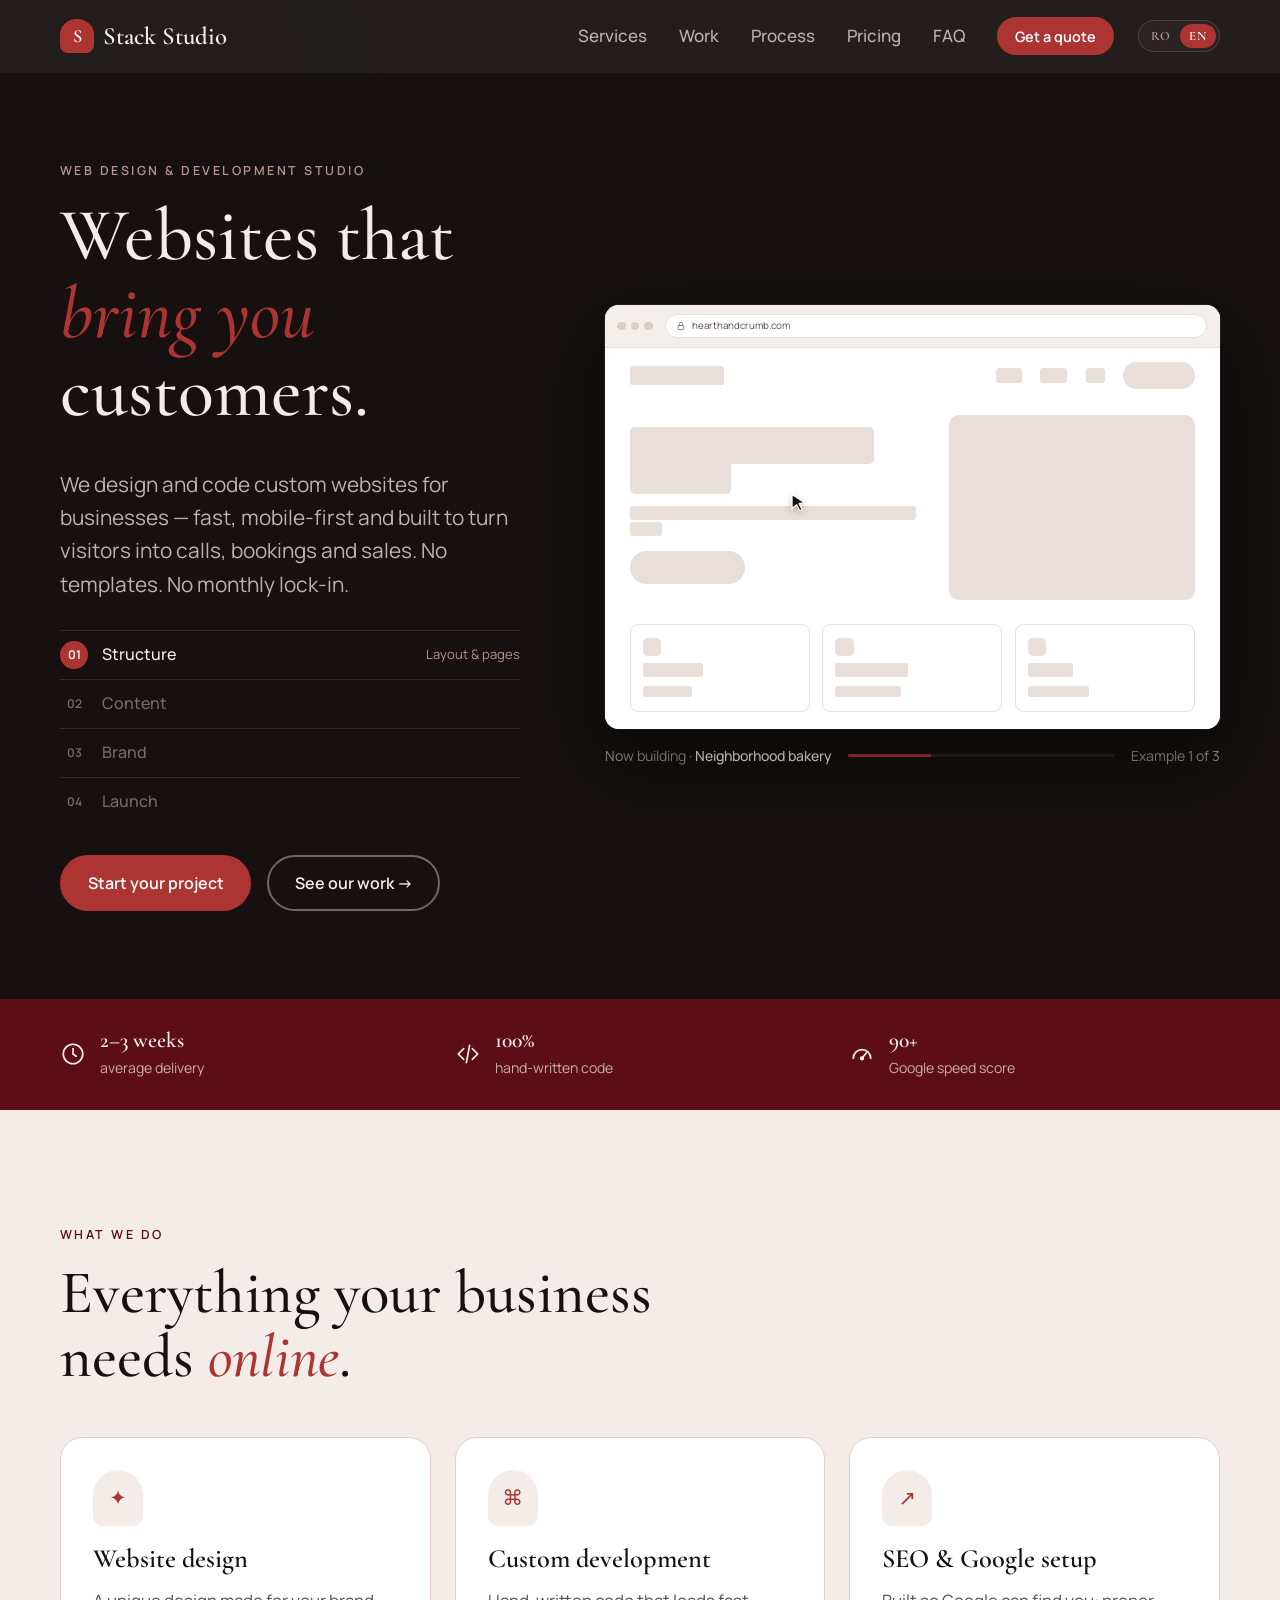
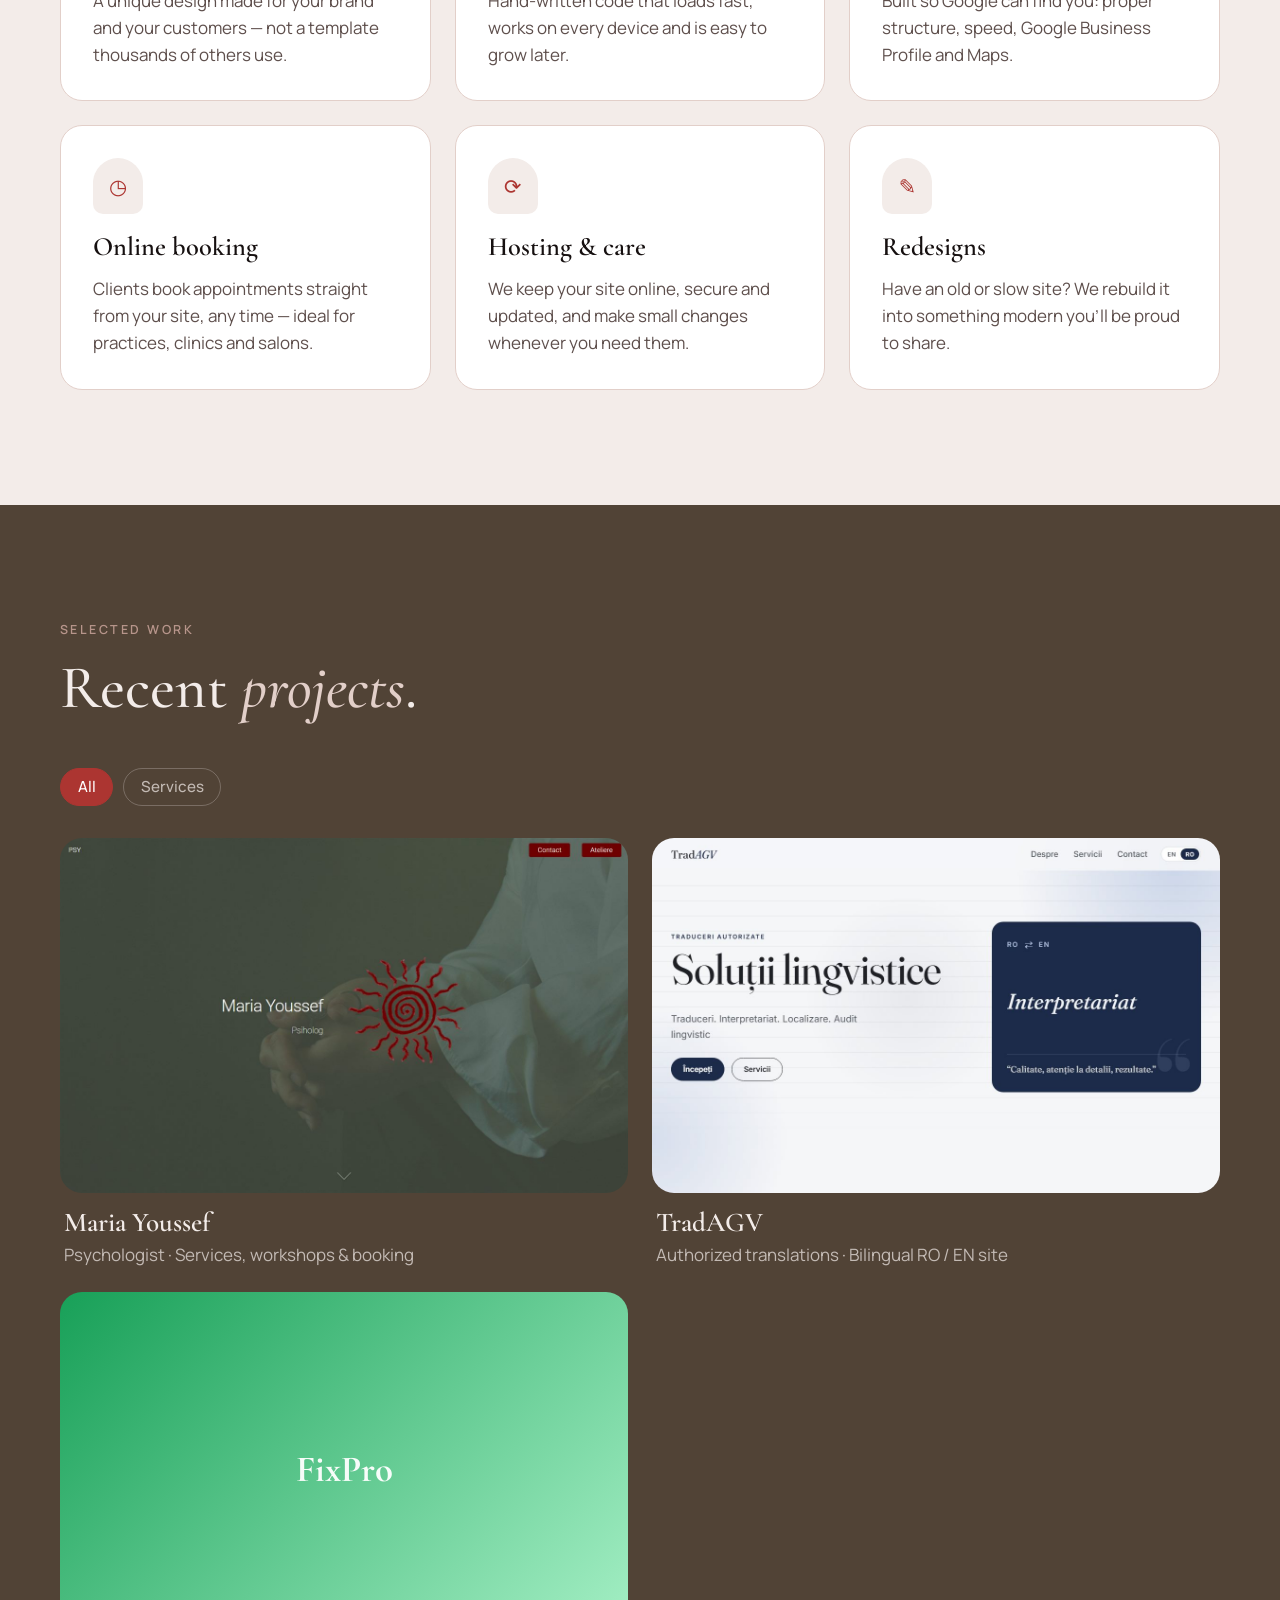
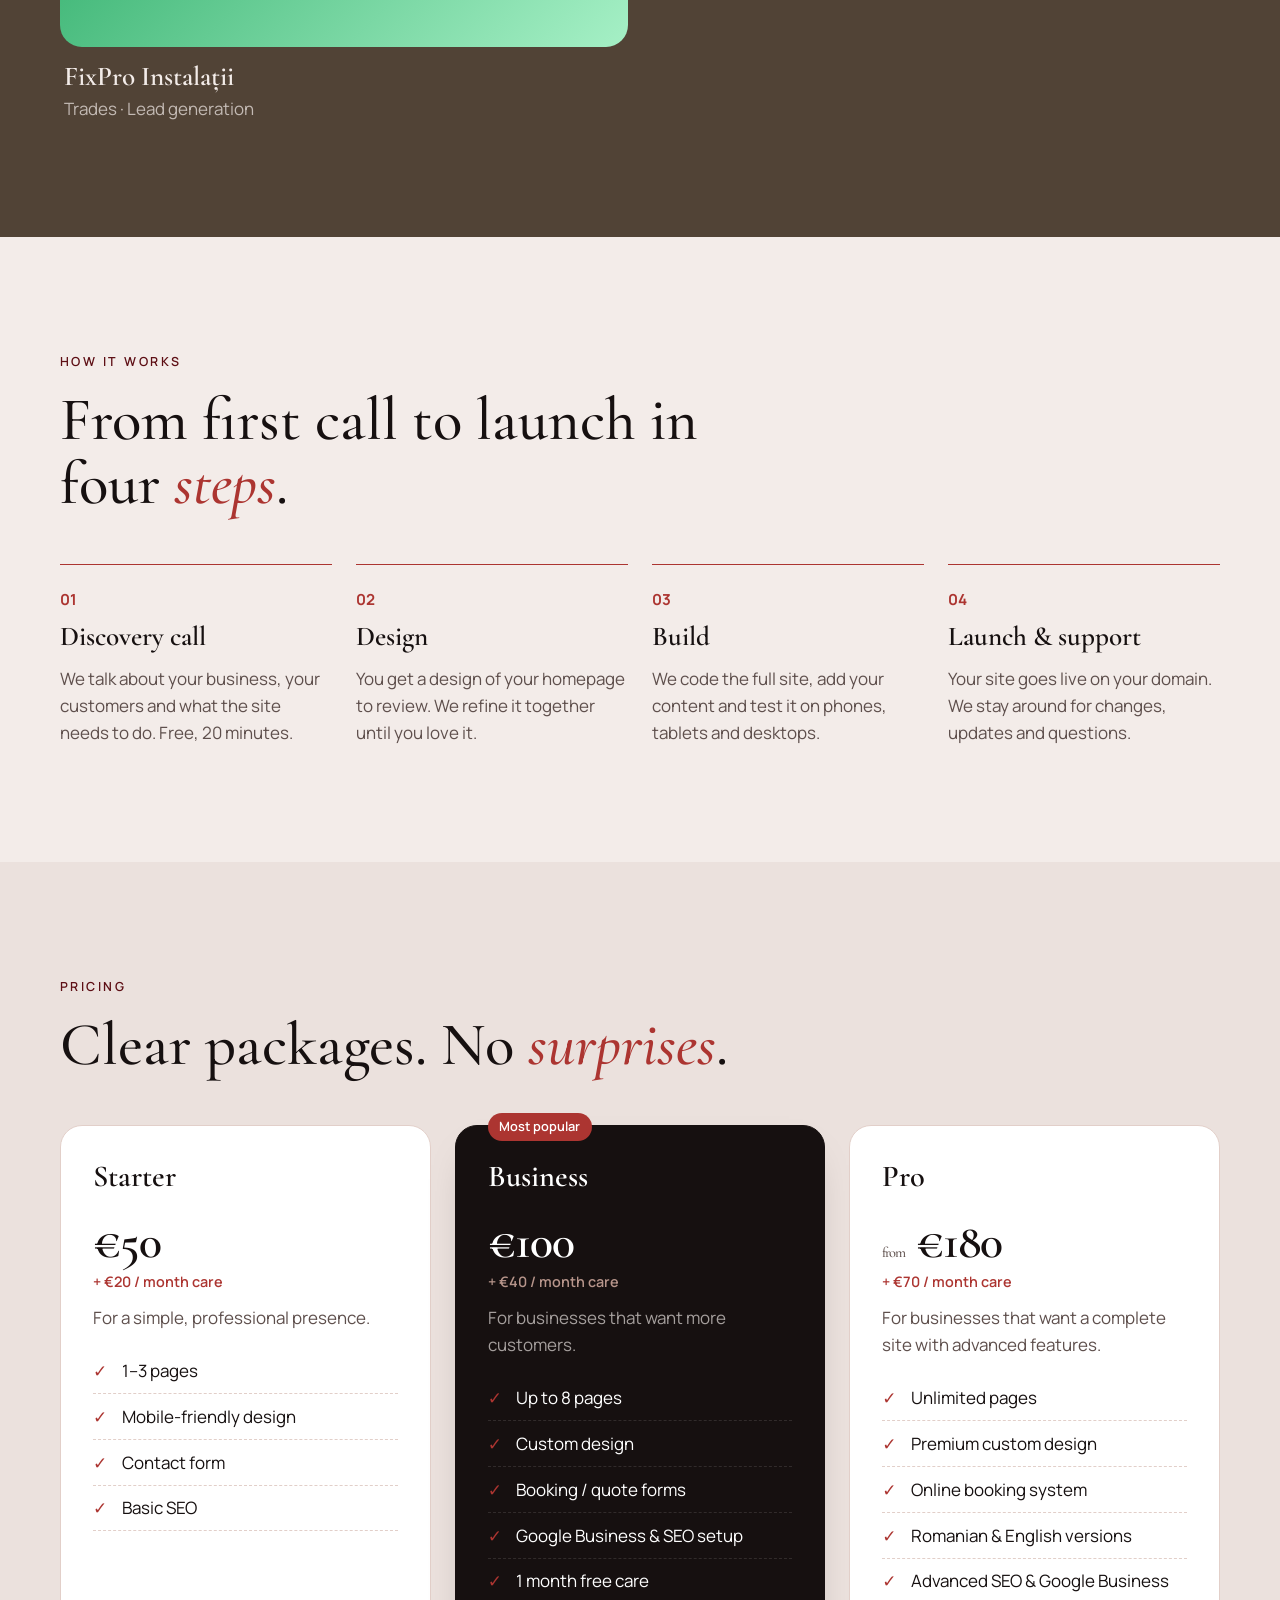
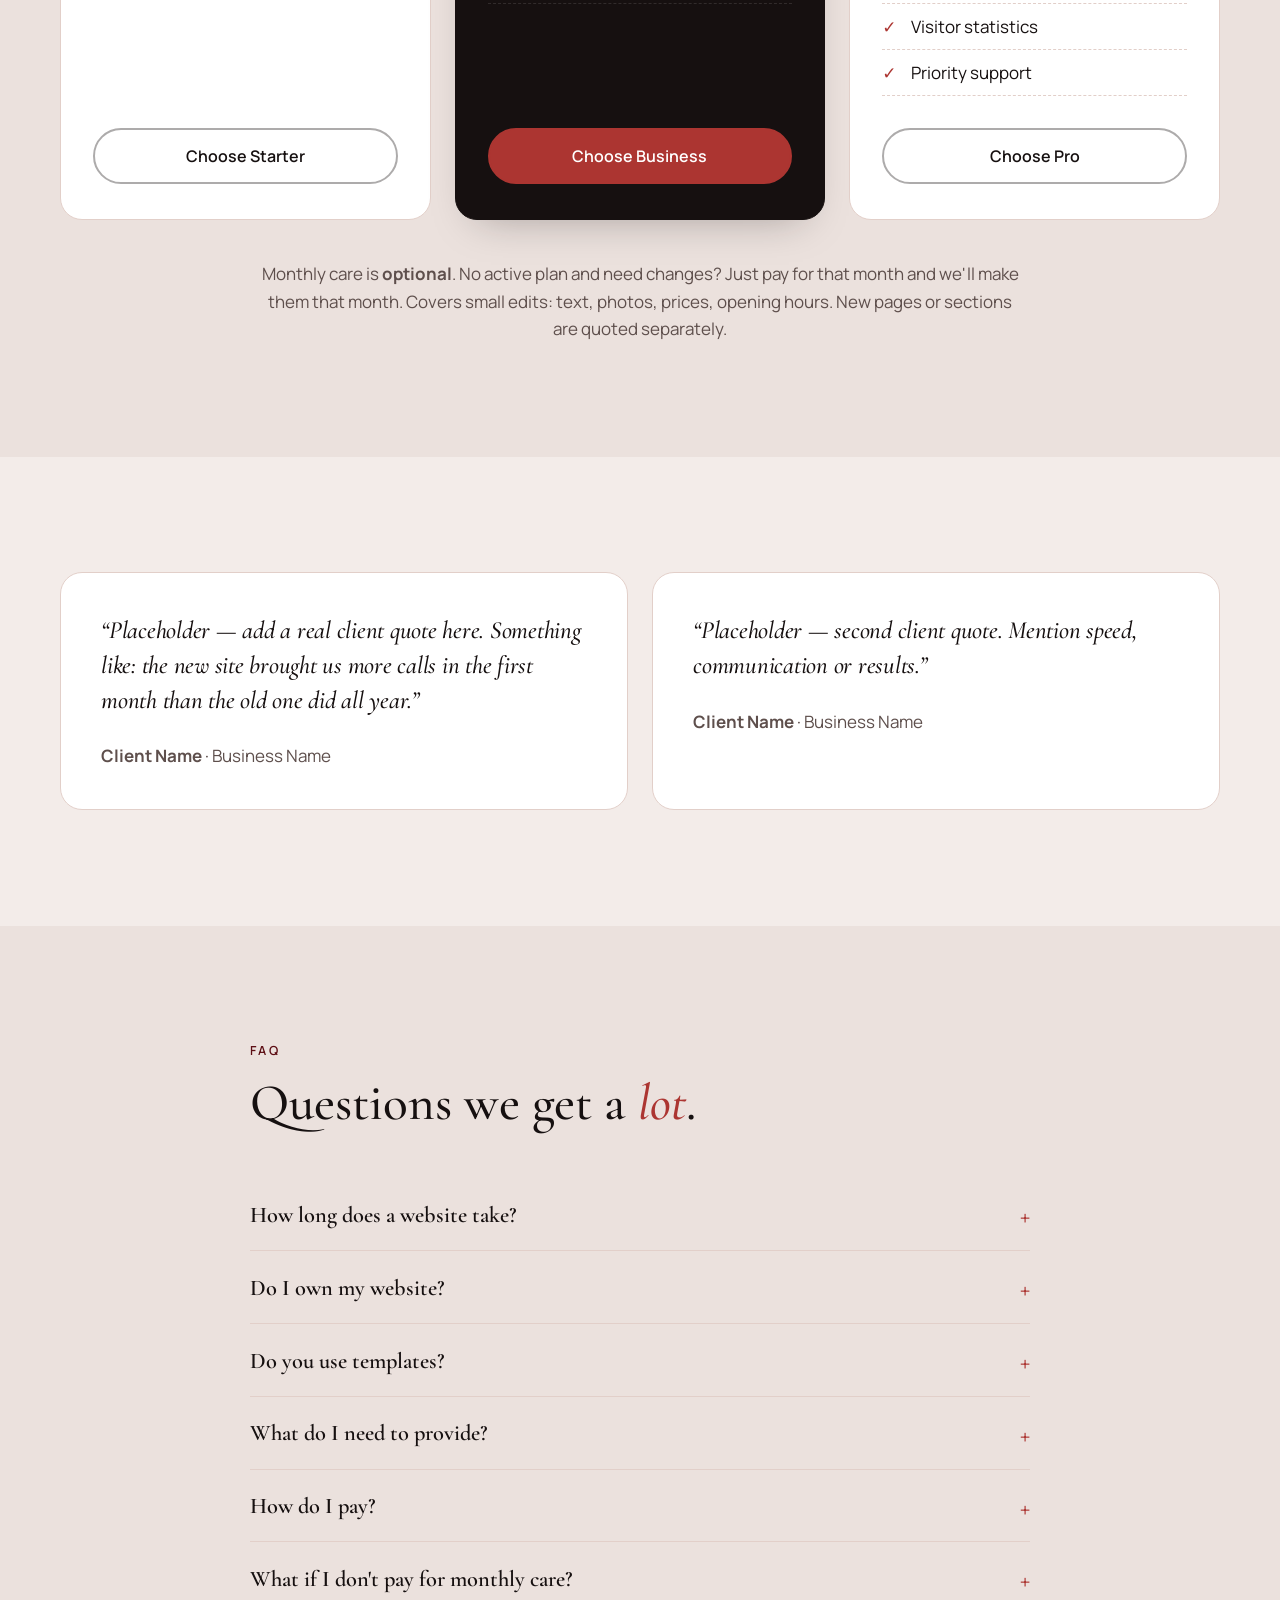
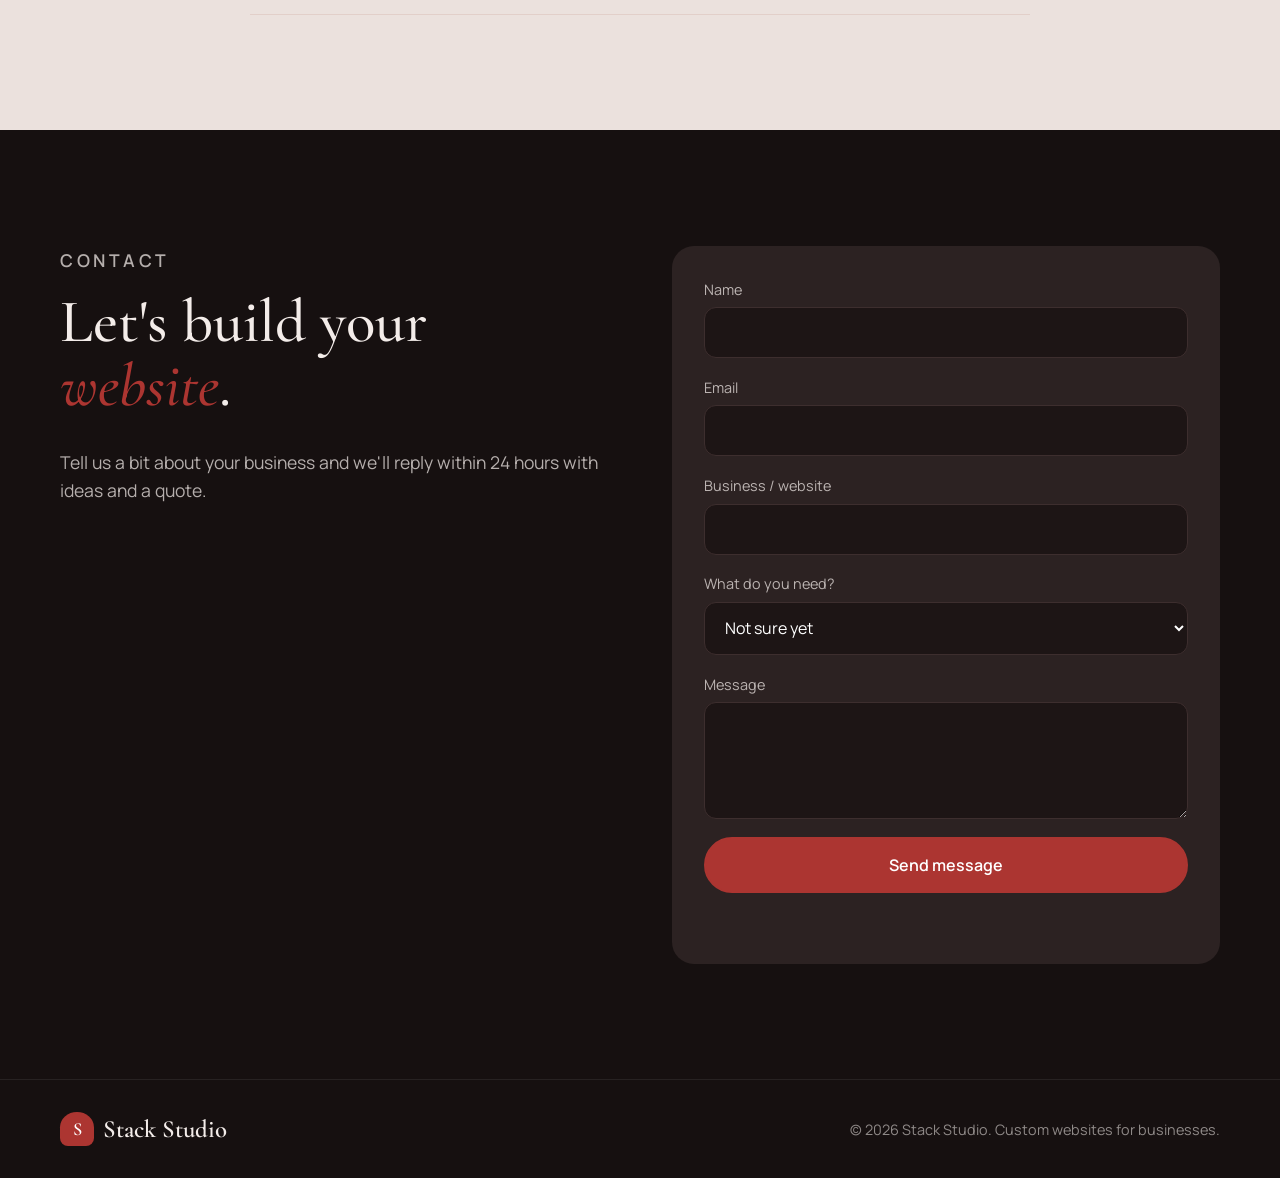
==== en/index.html @ ea7f2365 "Restyle site in the tulip palette (preview) Co-Authored-By: Claude Opus 5.5 <noreply@anthropic.com>" ====
<!doctype html>
<html lang="en">
<head>
  <meta charset="utf-8">
  <meta name="viewport" content="width=device-width, initial-scale=1">
  <title>Stack Studio — Websites that bring you customers</title>
  <meta name="description" content="Stack Studio designs and builds fast, modern, custom websites for businesses.">
  <meta property="og:title" content="Stack Studio — Websites that bring you customers">
  <meta property="og:description" content="Fast, modern, custom websites for businesses.">
  <meta property="og:locale" content="en_US">
  <link rel="alternate" hreflang="ro" href="../">
  <link rel="alternate" hreflang="en" href="./">
  <link rel="alternate" hreflang="x-default" href="../">
  <link rel="icon" href="data:image/svg+xml,<svg xmlns='http://www.w3.org/2000/svg' viewBox='0 0 32 32'><rect width='32' height='32' rx='8' fill='%23ac3531'/><text x='16' y='22' font-size='16' font-family='Arial' font-weight='700' fill='white' text-anchor='middle'>S</text></svg>">
  <link rel="preconnect" href="https://fonts.googleapis.com">
  <link rel="preconnect" href="https://fonts.gstatic.com" crossorigin>
  <link href="https://fonts.googleapis.com/css2?family=Cormorant+Garamond:ital,wght@0,500;0,600;1,500;1,600&family=Manrope:wght@400;500;600;700&family=Fraunces:opsz,wght@9..144,600&family=Plus+Jakarta+Sans:wght@600;700&family=Syne:wght@700&display=swap" rel="stylesheet">
  <link rel="stylesheet" href="../styles.css?v=9">
</head>
<body>

  <!-- ============ NAV ============ -->
  <header class="nav" id="top">
    <div class="container nav__inner">
      <a href="#top" class="logo"><span class="logo__mark">S</span>Stack Studio</a>
      <nav class="nav__links" id="navLinks">
        <a href="#services">Services</a>
        <a href="#work">Work</a>
        <a href="#process">Process</a>
        <a href="#pricing">Pricing</a>
        <a href="#faq">FAQ</a>
        <a href="#contact" class="btn btn--small">Get a quote</a>
      </nav>
      <div class="lang" aria-label="Language / Limba">
        <a href="../" hreflang="ro" lang="ro">RO</a>
        <a href="./" class="is-active" hreflang="en" lang="en" aria-current="true">EN</a>
      </div>
      <button class="nav__toggle" id="navToggle" aria-label="Open menu" aria-expanded="false">
        <span></span><span></span>
      </button>
    </div>
  </header>

  <main>
    <!-- ============ HERO ============ -->
    <section class="hero hero--build">
      <div class="container sbh">
        <div class="sbh-left">
          <p class="eyebrow reveal">Web design &amp; development studio</p>
          <h1 class="hero__title reveal">Websites that <span class="hl">bring you</span> customers.</h1>
          <p class="hero__lead reveal">We design and code custom websites for businesses — fast, mobile‑first and built to turn visitors into calls, bookings and sales. No templates. No monthly lock‑in.</p>
          <ol class="sbh-steps reveal">
            <li class="sbh-step sbh-tr"><span class="n sbh-tr">01</span><span class="l">Structure</span><span class="d sbh-tr">Layout &amp; pages</span></li>
            <li class="sbh-step sbh-tr"><span class="n sbh-tr">02</span><span class="l">Content</span><span class="d sbh-tr">Your words</span></li>
            <li class="sbh-step sbh-tr"><span class="n sbh-tr">03</span><span class="l">Brand</span><span class="d sbh-tr">Type, color, imagery</span></li>
            <li class="sbh-step sbh-tr"><span class="n sbh-tr">04</span><span class="l">Launch</span><span class="d sbh-tr">Live on your domain</span></li>
          </ol>
          <div class="hero__cta reveal">
            <a href="#contact" class="btn">Start your project</a>
            <a href="#work" class="btn btn--ghost">See our work →</a>
          </div>
        </div>
        <div class="sbh-right reveal">
          <div class="sbh-browser" aria-hidden="true">
            <div class="sbh-chrome">
              <div class="sbh-dots"><i></i><i></i><i></i></div>
              <div class="sbh-url">
                <svg viewBox="0 0 24 24" fill="none" stroke="#6b7d84" stroke-width="2.2" stroke-linecap="round" stroke-linejoin="round"><rect x="5" y="11" width="14" height="10" rx="2"/><path d="M8 11V7a4 4 0 0 1 8 0v4"/></svg>
                <span data-url></span><span class="sbh-caret" data-caret></span>
                <span class="sbh-live sbh-tr" data-live>● Live</span>
              </div>
            </div>
            <div class="sbh-page sbh-tr" data-page>
              <div class="sbh-nav">
                <span class="sbh-logo sbh-tr" data-k="name" data-w="24" data-x="44" data-r="ink" data-head></span>
                <span class="sbh-link sbh-tr" data-k="nav.0" data-w="26" data-x="46" data-r="soft"></span>
                <span class="sbh-link sbh-tr" data-k="nav.1" data-w="27" data-x="47" data-r="soft"></span>
                <span class="sbh-link sbh-tr" data-k="nav.2" data-w="28" data-x="48" data-r="soft"></span>
                <span class="sbh-pill sbh-navcta sbh-tr" data-k="navCta" data-w="26" data-x="46" data-btn></span>
              </div>
              <div class="sbh-hero">
                <div class="sbh-copy">
                  <div class="sbh-mh1"><span class="sbh-tr" data-k="h1" data-w="28" data-x="44" data-r="ink" data-head></span></div>
                  <div class="sbh-sub"><span class="sbh-tr" data-k="sub" data-w="29" data-x="46" data-r="soft"></span></div>
                  <span class="sbh-pill sbh-cta sbh-tr" data-k="cta" data-w="30" data-x="48" data-btn data-cta></span>
                </div>
                <div class="sbh-panel sbh-tr" data-panel>
                  <span class="sbh-shape sbh-tr"></span><span class="sbh-shape sbh-tr"></span><span class="sbh-shape sbh-tr"></span>
                </div>
              </div>
              <div class="sbh-cards">
                <div class="sbh-card sbh-tr" data-card="34"><span class="sbh-icon sbh-tr"></span>
                  <span class="sbh-ct"><span class="sbh-tr" data-k="cards.0.t" data-w="34" data-x="54" data-r="ink" data-head></span></span>
                  <span class="sbh-cd"><span class="sbh-tr" data-k="cards.0.d" data-w="34" data-x="55" data-r="soft"></span></span></div>
                <div class="sbh-card sbh-tr" data-card="36"><span class="sbh-icon sbh-tr"></span>
                  <span class="sbh-ct"><span class="sbh-tr" data-k="cards.1.t" data-w="36" data-x="56" data-r="ink" data-head></span></span>
                  <span class="sbh-cd"><span class="sbh-tr" data-k="cards.1.d" data-w="36" data-x="57" data-r="soft"></span></span></div>
                <div class="sbh-card sbh-tr" data-card="38"><span class="sbh-icon sbh-tr"></span>
                  <span class="sbh-ct"><span class="sbh-tr" data-k="cards.2.t" data-w="38" data-x="58" data-r="ink" data-head></span></span>
                  <span class="sbh-cd"><span class="sbh-tr" data-k="cards.2.d" data-w="38" data-x="59" data-r="soft"></span></span></div>
              </div>
              <svg class="sbh-cursor sbh-tr" data-cursor viewBox="0 0 24 24"><path d="M4 2l16 10.5-7 1.3 4 7.7-3 1.5-4-7.7L4 20z" fill="#161010" stroke="#fff" stroke-width="1.5" stroke-linejoin="round"/></svg>
            </div>
          </div>
          <div class="sbh-status">
            <span class="sbh-nowrap">Now building · <b data-kind></b></span>
            <span class="sbh-bar"><i class="sbh-tr" data-progress></i></span>
            <span class="sbh-nowrap">Example <span data-num>1</span> of 3</span>
          </div>
        </div>
      </div>
    </section>
    <!-- ============ BAND ============ -->
    <section class="strip">
      <div class="container">
        <ul class="strip__list">
          <li class="strip__item"><svg viewBox="0 0 24 24" fill="none" stroke="#F3ECE9" stroke-width="1.6" stroke-linecap="round" stroke-linejoin="round" aria-hidden="true"><circle cx="12" cy="12" r="9"/><path d="M12 7v5l3 2"/></svg><div><strong>2–3 weeks</strong><span>average delivery</span></div></li>
          <li class="strip__item"><svg viewBox="0 0 24 24" fill="none" stroke="#F3ECE9" stroke-width="1.6" stroke-linecap="round" stroke-linejoin="round" aria-hidden="true"><path d="M8 7l-5 5 5 5M16 7l5 5-5 5M13.5 4l-3 16"/></svg><div><strong>100%</strong><span>hand-written code</span></div></li>
          <li class="strip__item"><svg viewBox="0 0 24 24" fill="none" stroke="#F3ECE9" stroke-width="1.6" stroke-linecap="round" stroke-linejoin="round" aria-hidden="true"><path d="M4 16a8 8 0 1 1 16 0"/><path d="M12 16l4-5"/><circle cx="12" cy="16" r="1.2"/></svg><div><strong>90+</strong><span>Google speed score</span></div></li>
        </ul>
      </div>
    </section>

    <!-- ============ SERVICES ============ -->
    <section class="section" id="services">
      <div class="container">
        <div class="section__head reveal">
          <p class="eyebrow">What we do</p>
          <h2>Everything your business needs <em>online</em>.</h2>
        </div>
        <div class="grid grid--3">
          <article class="card reveal">
            <div class="card__icon">✦</div>
            <h3>Website design</h3>
            <p>A unique design made for your brand and your customers — not a template thousands of others use.</p>
          </article>
          <article class="card reveal">
            <div class="card__icon">⌘</div>
            <h3>Custom development</h3>
            <p>Hand‑written code that loads fast, works on every device and is easy to grow later.</p>
          </article>
          <article class="card reveal">
            <div class="card__icon">↗</div>
            <h3>SEO &amp; Google setup</h3>
            <p>Built so Google can find you: proper structure, speed, Google Business Profile and Maps.</p>
          </article>
          <article class="card reveal">
            <div class="card__icon">◷</div>
            <h3>Online booking</h3>
            <p>Clients book appointments straight from your site, any time — ideal for practices, clinics and salons.</p>
          </article>
          <article class="card reveal">
            <div class="card__icon">⟳</div>
            <h3>Hosting &amp; care</h3>
            <p>We keep your site online, secure and updated, and make small changes whenever you need them.</p>
          </article>
          <article class="card reveal">
            <div class="card__icon">✎</div>
            <h3>Redesigns</h3>
            <p>Have an old or slow site? We rebuild it into something modern you'll be proud to share.</p>
          </article>
        </div>
      </div>
    </section>

    <!-- ============ WORK ============ -->
    <section class="section section--dark" id="work">
      <div class="container">
        <div class="section__head reveal">
          <p class="eyebrow">Selected work</p>
          <h2>Recent <em>projects</em>.</h2>
        </div>
        <div class="filters reveal" role="tablist">
          <button class="filter is-active" data-filter="all">All</button>
          <button class="filter" data-filter="services">Services</button>
        </div>
        <div class="grid grid--2 work">
          <a class="work__item reveal" data-cat="services" href="https://psihologmariayoussef.github.io/psihologmariayouseff/" target="_blank" rel="noopener">
            <div class="work__img"><img src="../img/maria-youssef.jpg" alt="Maria Youssef psychologist website" loading="lazy"></div>
            <div class="work__meta"><h3>Maria Youssef</h3><p>Psychologist · Services, workshops &amp; booking</p></div>
          </a>
          <a class="work__item reveal" data-cat="services" href="https://tradagv.github.io/tradagv/" target="_blank" rel="noopener">
            <div class="work__img"><img src="../img/tradagv.jpg?v=2" alt="TradAGV authorized translations website" loading="lazy"></div>
            <div class="work__meta"><h3>TradAGV</h3><p>Authorized translations · Bilingual RO / EN site</p></div>
          </a>
          <a class="work__item reveal" data-cat="services" href="https://example.com" target="_blank" rel="noopener">
            <div class="work__img" style="--c1:#18a058;--c2:#a6f0c6"><span>FixPro</span></div>
            <div class="work__meta"><h3>FixPro Instalații</h3><p>Trades · Lead generation</p></div>
          </a>
        </div>
      </div>
    </section>

    <!-- ============ PROCESS ============ -->
    <section class="section" id="process">
      <div class="container">
        <div class="section__head reveal">
          <p class="eyebrow">How it works</p>
          <h2>From first call to launch in four <em>steps</em>.</h2>
        </div>
        <ol class="steps">
          <li class="step reveal"><span class="step__n">01</span><h3>Discovery call</h3><p>We talk about your business, your customers and what the site needs to do. Free, 20 minutes.</p></li>
          <li class="step reveal"><span class="step__n">02</span><h3>Design</h3><p>You get a design of your homepage to review. We refine it together until you love it.</p></li>
          <li class="step reveal"><span class="step__n">03</span><h3>Build</h3><p>We code the full site, add your content and test it on phones, tablets and desktops.</p></li>
          <li class="step reveal"><span class="step__n">04</span><h3>Launch &amp; support</h3><p>Your site goes live on your domain. We stay around for changes, updates and questions.</p></li>
        </ol>
      </div>
    </section>

    <!-- ============ PRICING ============ -->
    <section class="section section--tint" id="pricing">
      <div class="container">
        <div class="section__head reveal">
          <p class="eyebrow">Pricing</p>
          <h2>Clear packages. No <em>surprises</em>.</h2>
        </div>
        <div class="grid grid--3 pricing">
          <div class="plan reveal">
            <h3>Starter</h3>
            <p class="plan__price">€50</p>
            <p class="plan__monthly">+ €20 / month care</p>
            <p class="plan__desc">For a simple, professional presence.</p>
            <ul>
              <li>1–3 pages</li><li>Mobile‑friendly design</li><li>Contact form</li><li>Basic SEO</li>
            </ul>
            <a href="#contact" class="btn btn--ghost btn--block">Choose Starter</a>
          </div>
          <div class="plan plan--featured reveal">
            <span class="plan__badge">Most popular</span>
            <h3>Business</h3>
            <p class="plan__price">€100</p>
            <p class="plan__monthly">+ €40 / month care</p>
            <p class="plan__desc">For businesses that want more customers.</p>
            <ul>
              <li>Up to 8 pages</li><li>Custom design</li><li>Booking / quote forms</li><li>Google Business &amp; SEO setup</li><li>1 month free care</li>
            </ul>
            <a href="#contact" class="btn btn--block">Choose Business</a>
          </div>
          <div class="plan reveal">
            <h3>Pro</h3>
            <p class="plan__price"><small>from</small> €180</p>
            <p class="plan__monthly">+ €70 / month care</p>
            <p class="plan__desc">For businesses that want a complete site with advanced features.</p>
            <ul>
              <li>Unlimited pages</li><li>Premium custom design</li><li>Online booking system</li><li>Romanian &amp; English versions</li><li>Advanced SEO &amp; Google Business</li><li>Visitor statistics</li><li>Priority support</li>
            </ul>
            <a href="#contact" class="btn btn--ghost btn--block">Choose Pro</a>
          </div>
        </div>
        <p class="pricing__note reveal">Monthly care is <strong>optional</strong>. No active plan and need changes? Just pay for that month and we'll make them that month. Covers small edits: text, photos, prices, opening hours. New pages or sections are quoted separately.</p>
      </div>
    </section>

    <!-- ============ TESTIMONIALS ============ -->
    <section class="section" id="testimonials">
      <div class="container">
        <div class="grid grid--2">
          <blockquote class="quote reveal">
            <p>“Placeholder — add a real client quote here. Something like: the new site brought us more calls in the first month than the old one did all year.”</p>
            <footer><strong>Client Name</strong> · Business Name</footer>
          </blockquote>
          <blockquote class="quote reveal">
            <p>“Placeholder — second client quote. Mention speed, communication or results.”</p>
            <footer><strong>Client Name</strong> · Business Name</footer>
          </blockquote>
        </div>
      </div>
    </section>

    <!-- ============ FAQ ============ -->
    <section class="section section--tint" id="faq">
      <div class="container container--narrow">
        <div class="section__head reveal">
          <p class="eyebrow">FAQ</p>
          <h2>Questions we get a <em>lot</em>.</h2>
        </div>
        <div class="faq">
          <details class="reveal"><summary>How long does a website take?</summary><p>Most sites are ready in 2–3 weeks, depending on size and how quickly we receive your content.</p></details>
          <details class="reveal"><summary>Do I own my website?</summary><p>Yes. Once paid, the site and its code are yours. No lock‑in.</p></details>
          <details class="reveal"><summary>Do you use templates?</summary><p>No. Every site is designed and coded from scratch for your business, so it's faster and unique.</p></details>
          <details class="reveal"><summary>What do I need to provide?</summary><p>Your logo (if you have one), texts about your business, and photos. If you don't have them, we can help.</p></details>
          <details class="reveal"><summary>How do I pay?</summary><p>50% when we start, 50% at launch. Bank transfer or card.</p></details>
          <details class="reveal"><summary>What if I don't pay for monthly care?</summary><p>Your site stays online. You only pay in the months you need changes.</p></details>
        </div>
      </div>
    </section>

    <!-- ============ CONTACT ============ -->
    <section class="section section--dark" id="contact">
      <div class="container contact">
        <div class="contact__intro reveal">
          <p class="eyebrow">Contact</p>
          <h2>Let's build your <em>website</em>.</h2>
          <p>Tell us a bit about your business and we'll reply within 24 hours with ideas and a quote.</p>
        </div>
        <form class="form reveal" id="contactForm" action="https://formspree.io/f/xaeolyvn" method="POST">
          <label>Name<input name="name" required autocomplete="name"></label>
          <label>Email<input name="email" type="email" required autocomplete="email"></label>
          <label>Business / website<input name="business"></label>
          <label>What do you need?
            <select name="package">
              <option>Not sure yet</option><option>Starter</option><option>Business</option><option>Pro</option><option>Redesign</option>
            </select>
          </label>
          <label>Message<textarea name="message" rows="4" required></textarea></label>
          <button class="btn btn--block" type="submit">Send message</button>
          <p class="form__status" id="formStatus" role="status"></p>
        </form>
      </div>
    </section>
  </main>

  <footer class="footer">
    <div class="container footer__inner">
      <a href="#top" class="logo"><span class="logo__mark">S</span>Stack Studio</a>
      <p>© <span id="year"></span> Stack Studio. Custom websites for businesses.</p>
    </div>
  </footer>

  <script src="../script.js?v=9"></script>
</body>
</html>
---- styles.css ----
/* ==========================================================
   Stack Studio — custom stylesheet
   Change the brand in one place: the variables below.
   ========================================================== */
:root {
  /* Brand palette (lavender field) */
  --mist: #b5d8de;          /* lightest aqua */
  --sea: #93b9c1;           /* soft blue-green */
  --stone: #6b929c;         /* muted teal */
  --slate: #3f5f6e;         /* deep slate blue */
  --purple: #7a6593;        /* dusty purple */
  --lavender: #b8a7d9;      /* light lavender */

  --accent: var(--slate);   /* buttons, logo on light backgrounds */
  --accent-ink: #ffffff;
  --highlight: var(--purple);  /* labels, icons */
  --accent-light: var(--lavender); /* accent on dark backgrounds */
  --ink: #16252c;
  --ink-soft: #50636b;
  --bg: #f4f8f9;
  --bg-tint: #e4eff1;
  --card: #ffffff;
  --line: #d3e2e5;
  --dark: #1c2c34;
  --dark-soft: #253a44;
  --radius: 18px;
  --font-head: "Space Grotesk", system-ui, sans-serif;
  --font-body: "Inter", system-ui, sans-serif;
  --shadow: 0 10px 30px -12px rgba(0, 0, 0, .15);
}

*, *::before, *::after { box-sizing: border-box; }
html { scroll-behavior: smooth; scroll-padding-top: 80px; }
body {
  margin: 0;
  font-family: var(--font-body);
  font-size: 17px;
  line-height: 1.6;
  color: var(--ink);
  background: var(--bg);
  -webkit-font-smoothing: antialiased;
}
img { max-width: 100%; display: block; }
a { color: inherit; }
h1, h2, h3 { font-family: var(--font-head); line-height: 1.1; margin: 0 0 .5em; letter-spacing: -.02em; }
h2 { font-size: clamp(2rem, 4.5vw, 3.2rem); }
h3 { font-size: 1.25rem; }
p { margin: 0 0 1em; }

.container { width: min(1160px, 100% - 32px); margin-inline: auto; }
.container--narrow { width: min(780px, 100% - 32px); }

.eyebrow {
  font-family: var(--font-head);
  font-size: .85rem;
  font-weight: 600;
  text-transform: uppercase;
  letter-spacing: .12em;
  color: var(--highlight);
  margin-bottom: 1rem;
}

/* ---------- Buttons ---------- */
.btn {
  display: inline-flex; align-items: center; justify-content: center; gap: .4em;
  padding: .95em 1.6em;
  border-radius: 999px;
  border: 2px solid var(--accent);
  background: var(--accent);
  color: var(--accent-ink);
  font: 600 1rem var(--font-body);
  text-decoration: none;
  cursor: pointer;
  transition: transform .2s, box-shadow .2s, background .2s, color .2s;
}
.btn:hover { transform: translateY(-2px); box-shadow: 0 10px 24px -10px var(--accent); }
.btn--ghost { background: transparent; color: var(--ink); border-color: var(--ink); }
.btn--ghost:hover { background: var(--ink); color: #fff; box-shadow: none; }
.btn--small { padding: .55em 1.1em; font-size: .9rem; }
.btn--block { width: 100%; }

/* ---------- Nav ---------- */
.nav {
  position: sticky; top: 0; z-index: 50;
  background: rgba(244, 248, 249, .85);
  backdrop-filter: blur(12px);
  border-bottom: 1px solid transparent;
  transition: border-color .3s;
}
.nav.is-scrolled { border-color: var(--line); }
.nav__inner { display: flex; align-items: center; justify-content: space-between; height: 72px; }
.logo { display: flex; align-items: center; gap: .55rem; font: 700 1.25rem var(--font-head); text-decoration: none; }
.logo__mark {
  display: grid; place-items: center;
  width: 34px; height: 34px; border-radius: 10px;
  background: var(--accent); color: var(--accent-ink); font-size: 1.05rem;
}
.nav__links { display: flex; align-items: center; gap: 2rem; margin-left: auto; }

/* Language switcher */
.lang {
  display: flex; margin-left: 1.5rem; padding: 3px;
  border: 1px solid var(--line); border-radius: 999px; background: var(--card);
}
.lang a {
  font: 600 .8rem var(--font-head); letter-spacing: .04em; text-decoration: none;
  padding: .35em .75em; border-radius: 999px; color: var(--ink-soft); transition: background .2s, color .2s;
}
.lang a:hover { color: var(--ink); }
.lang a.is-active { background: var(--accent); color: var(--accent-ink); }
.nav__links a:not(.btn) { text-decoration: none; font-weight: 500; color: var(--ink-soft); transition: color .2s; }
.nav__links a:not(.btn):hover { color: var(--ink); }
.nav__links .btn { color: #fff; }
.nav__toggle { display: none; background: none; border: 0; width: 44px; height: 44px; cursor: pointer; position: relative; }
.nav__toggle span { position: absolute; left: 10px; right: 10px; height: 2px; background: var(--ink); transition: transform .3s, top .3s; }
.nav__toggle span:first-child { top: 17px; }
.nav__toggle span:last-child { top: 25px; }
.nav__toggle[aria-expanded="true"] span:first-child { top: 21px; transform: rotate(45deg); }
.nav__toggle[aria-expanded="true"] span:last-child { top: 21px; transform: rotate(-45deg); }

/* ---------- Hero ---------- */
.hero { position: relative; overflow: hidden; padding: clamp(4rem, 10vw, 8rem) 0 clamp(4rem, 8vw, 6rem); }
.hero__inner { position: relative; z-index: 1; }
.hero__title { font-size: clamp(2.8rem, 8vw, 6rem); max-width: 14ch; }
.hl { position: relative; white-space: nowrap; }
.hl::after {
  content: ""; position: absolute; left: -.05em; right: -.05em; bottom: .08em; height: .32em;
  background: var(--lavender); opacity: .6; z-index: -1; border-radius: 4px;
}
.hero__lead { font-size: clamp(1.05rem, 2vw, 1.3rem); color: var(--ink-soft); max-width: 46ch; }
.hero__cta { display: flex; flex-wrap: wrap; gap: 1rem; margin: 2rem 0 3.5rem; }
.hero__stats { list-style: none; padding: 0; margin: 0; display: flex; flex-wrap: wrap; gap: 1rem 3rem; }
.hero__stats strong { display: block; font: 700 1.8rem var(--font-head); }
.hero__stats span { color: var(--ink-soft); font-size: .95rem; }
.hero__shape {
  position: absolute; right: -12vw; top: 8%;
  width: min(48vw, 620px); aspect-ratio: 1;
  border-radius: 42% 58% 63% 37% / 41% 44% 56% 59%;
  background: conic-gradient(from 200deg, var(--stone), var(--mist), var(--lavender), var(--purple), var(--sea), var(--stone));
  filter: blur(2px);
  opacity: .9;
  animation: blob 14s ease-in-out infinite alternate;
}
@keyframes blob {
  to { border-radius: 58% 42% 38% 62% / 55% 61% 39% 45%; transform: rotate(25deg) scale(1.05); }
}

/* ---------- Sections ---------- */
.section { padding: clamp(4.5rem, 9vw, 7.5rem) 0; }
.section--tint { background: var(--bg-tint); }
.section--dark { background: var(--dark); color: #f3f3f3; }
/* On dark green backgrounds, swap the accent to a light green so it stays readable */
.section--dark, .plan--featured, .footer { --accent: var(--accent-light); --accent-ink: #1c2c34; --highlight: var(--lavender); }
.section--dark .btn--ghost { color: #fff; border-color: #fff; }
.section__head { margin-bottom: 3rem; max-width: 720px; }

.grid { display: grid; gap: 1.5rem; }
.grid--2 { grid-template-columns: repeat(2, 1fr); }
.grid--3 { grid-template-columns: repeat(3, 1fr); }

/* ---------- Service cards ---------- */
.card {
  background: var(--card); border: 1px solid var(--line); border-radius: var(--radius);
  padding: 2rem; transition: transform .25s, box-shadow .25s, border-color .25s;
}
.card:hover { transform: translateY(-4px); box-shadow: var(--shadow); border-color: transparent; }
.card p { color: var(--ink-soft); margin: 0; }
.card__icon {
  width: 48px; height: 48px; border-radius: 14px; display: grid; place-items: center;
  background: color-mix(in srgb, var(--highlight) 14%, white); color: var(--highlight);
  font-size: 1.3rem; margin-bottom: 1.25rem;
}

/* ---------- Work ---------- */
.filters { display: flex; flex-wrap: wrap; gap: .6rem; margin-bottom: 2rem; }
.filter {
  background: transparent; color: #bbb; border: 1px solid #3a3a3a; border-radius: 999px;
  padding: .5em 1.1em; font: 500 .95rem var(--font-body); cursor: pointer; transition: all .2s;
}
.filter:hover { color: #fff; border-color: #777; }
.filter.is-active { background: var(--accent); border-color: var(--accent); color: var(--accent-ink); }
.work__item { text-decoration: none; display: block; }
.work__item.is-hidden { display: none; }
.work__img {
  aspect-ratio: 16 / 10; border-radius: var(--radius); overflow: hidden;
  background: linear-gradient(135deg, var(--c1), var(--c2));
  display: grid; place-items: center; position: relative;
}
.work__img span { font: 700 clamp(1.5rem, 3vw, 2.3rem) var(--font-head); color: rgba(255,255,255,.95); transition: transform .4s; }
.work__img img { width: 100%; height: 100%; object-fit: cover; transition: transform .5s; }
.work__item:hover .work__img span, .work__item:hover .work__img img { transform: scale(1.06); }
.work__meta { padding: 1rem .25rem 0; }
.work__meta h3 { margin-bottom: .2rem; }
.work__meta p { color: #999; margin: 0; }

/* ---------- Process ---------- */
.steps { list-style: none; padding: 0; margin: 0; display: grid; grid-template-columns: repeat(4, 1fr); gap: 1.5rem; }
.step { border-top: 2px solid var(--ink); padding-top: 1.5rem; }
.step__n { font: 700 .95rem var(--font-head); color: var(--accent); display: block; margin-bottom: .8rem; }
.step p { color: var(--ink-soft); margin: 0; }

/* ---------- Pricing ---------- */
.pricing { align-items: stretch; }
.plan {
  position: relative; background: var(--card); border: 1px solid var(--line); border-radius: var(--radius);
  padding: 2.2rem 2rem; display: flex; flex-direction: column;
}
.plan ul { list-style: none; padding: 0; margin: 0 0 2rem; flex: 1; }
.plan li { padding: .55rem 0 .55rem 1.8rem; position: relative; border-bottom: 1px dashed var(--line); }
.plan li::before { content: "✓"; position: absolute; left: 0; color: var(--accent); font-weight: 700; }
.plan__price { font: 700 2.6rem var(--font-head); margin: .3rem 0; letter-spacing: -.02em; }
.plan__price small { font-size: .9rem; font-weight: 500; color: var(--ink-soft); }
.plan__monthly { font: 600 .95rem var(--font-head); color: var(--highlight); margin: -.2rem 0 .8rem; }
.plan__desc { color: var(--ink-soft); }
.plan--featured { background: var(--dark); color: #fff; border-color: var(--dark); transform: scale(1.03); box-shadow: var(--shadow); }
.plan--featured .plan__price small, .plan--featured .plan__desc { color: #aaa; }
.plan--featured li { border-color: #333; }
.plan__badge {
  position: absolute; top: -13px; left: 2rem; background: var(--accent); color: var(--accent-ink);
  font-size: .8rem; font-weight: 600; padding: .3em .9em; border-radius: 999px;
}
.pricing__note { text-align: center; margin: 2.5rem auto 0; max-width: 760px; color: var(--ink-soft); }

/* ---------- Testimonials ---------- */
.quote { margin: 0; padding: 2.5rem; background: var(--card); border: 1px solid var(--line); border-radius: var(--radius); }
.quote p { font: 500 1.3rem/1.45 var(--font-head); letter-spacing: -.01em; }
.quote footer { color: var(--ink-soft); }

/* ---------- FAQ ---------- */
.faq details { border-bottom: 1px solid var(--line); }
.faq summary {
  list-style: none; cursor: pointer; padding: 1.4rem 2.5rem 1.4rem 0; position: relative;
  font: 600 1.15rem var(--font-head);
}
.faq summary::-webkit-details-marker { display: none; }
.faq summary::after {
  content: "+"; position: absolute; right: 0; top: 50%; transform: translateY(-50%);
  font-size: 1.6rem; color: var(--accent); transition: transform .3s;
}
.faq details[open] summary::after { transform: translateY(-50%) rotate(45deg); }
.faq details p { color: var(--ink-soft); padding-bottom: 1.4rem; margin: 0; }

/* ---------- Contact ---------- */
.contact { display: grid; grid-template-columns: 1fr 1fr; gap: 4rem; align-items: start; }
.contact__intro > p { color: #bbb; font-size: 1.1rem; }
.contact__list { list-style: none; padding: 0; margin: 2rem 0 0; }
.contact__list li { padding: 1rem 0; border-bottom: 1px solid #2c2c2c; display: flex; flex-direction: column; }
.contact__list span { font-size: .85rem; color: #888; }
.contact__list a { font: 600 1.15rem var(--font-head); text-decoration: none; }
.contact__list a:hover { color: var(--accent); }
.form { background: var(--dark-soft); border-radius: var(--radius); padding: 2rem; display: grid; gap: 1.1rem; }
.form label { display: grid; gap: .4rem; font-size: .9rem; color: #bbb; }
.form input, .form select, .form textarea {
  font: 1rem var(--font-body); color: #fff; background: #15222a; border: 1px solid #34505c;
  border-radius: 12px; padding: .85em 1em; width: 100%; transition: border-color .2s;
}
.form input:focus, .form select:focus, .form textarea:focus { outline: none; border-color: var(--accent); }
.form textarea { resize: vertical; }
.form__status { margin: 0; min-height: 1.4em; font-size: .95rem; color: #9fe3b8; }

/* ---------- Footer ---------- */
.footer { background: var(--dark); color: #888; border-top: 1px solid #222; padding: 2rem 0; }
.footer__inner { display: flex; justify-content: space-between; align-items: center; flex-wrap: wrap; gap: 1rem; }
.footer .logo { color: #fff; }
.footer p { margin: 0; font-size: .9rem; }

/* ---------- Reveal animation ---------- */
.reveal { opacity: 0; transform: translateY(24px); transition: opacity .7s ease, transform .7s ease; }
.reveal.is-visible { opacity: 1; transform: none; }
.no-js .reveal { opacity: 1; transform: none; }
@media (prefers-reduced-motion: reduce) {
  .reveal { opacity: 1; transform: none; transition: none; }
  .hero__shape { animation: none; }
  html { scroll-behavior: auto; }
}

/* ---------- Responsive ---------- */
@media (max-width: 960px) {
  .grid--3 { grid-template-columns: repeat(2, 1fr); }
  .steps { grid-template-columns: repeat(2, 1fr); }
  .plan--featured { transform: none; }
  .contact { grid-template-columns: 1fr; gap: 2.5rem; }
}
@media (max-width: 760px) {
  .nav__toggle { display: block; }
  .lang { margin-left: auto; margin-right: .5rem; }
  .nav__links {
    position: fixed; inset: 72px 0 auto 0; flex-direction: column; align-items: stretch; gap: 0;
    background: var(--bg); border-bottom: 1px solid var(--line); padding: .5rem 16px 1.5rem;
    transform: translateY(-120%); visibility: hidden; z-index: -1;
    transition: transform .35s ease, visibility 0s linear .35s;
  }
  .nav__links.is-open { transform: none; visibility: visible; transition: transform .35s ease; }
  .nav__links a:not(.btn) { padding: 1rem 0; border-bottom: 1px solid var(--line); }
  .nav__links .btn { margin-top: 1rem; }
  .grid--2, .grid--3, .steps { grid-template-columns: 1fr; }
  .hero__shape { width: 80vw; right: -35vw; top: -5%; opacity: .5; }
  .quote { padding: 1.8rem; }
}

/* ==========================================================
   Hero: "site builder" animation (adapted, in Stack Studio colors)
   ========================================================== */
.hero--build { padding: clamp(3rem, 7vw, 5.5rem) 0 clamp(3.5rem, 7vw, 5.5rem); }
.hero--build .hero__title { font-size: clamp(2.5rem, 5vw, 4.2rem); max-width: 13ch; }
.hero--build .hero__cta { margin: 1.8rem 0 0; }
.sbh { display: flex; flex-wrap: wrap; gap: 56px; align-items: center; }
.sbh *, .sbh *::before, .sbh *::after { box-sizing: border-box; }
.sbh-left { flex: 1 1 360px; min-width: 0; }
.sbh-steps { margin: 1.8rem 0 0; padding: 0; list-style: none; display: flex; flex-direction: column; max-width: 460px; }
.sbh-step { display: flex; align-items: center; gap: 14px; padding: 10px 0; border-top: 1px solid var(--line); color: #8b9ba1; }
.sbh-step .n { width: 28px; height: 28px; border-radius: 99px; display: flex; align-items: center; justify-content: center; font: 600 12px var(--font-head); }
.sbh-step .l { font-size: 16px; font-weight: 500; flex: 1; }
.sbh-step .d { font-size: 13px; color: var(--ink-soft); opacity: 0; }
.sbh-step.done { color: var(--ink); }
.sbh-step.done .n { background: var(--bg-tint); color: var(--ink); }
.sbh-step.active { color: var(--ink); }
.sbh-step.active .n { background: var(--accent); color: var(--accent-ink); }
.sbh-step.active .d { opacity: 1; }
.sbh-right { flex: 1.35 1 440px; min-width: 0; display: flex; flex-direction: column; gap: 16px; }

/* browser mock, sized with container units so it scales with its width */
.sbh-browser { container-type: inline-size; width: 100%; border-radius: 14px; overflow: hidden; background: #fff;
  box-shadow: 0 30px 70px -24px rgba(28, 44, 52, .35), 0 0 0 1px var(--line); }
.sbh-chrome { display: flex; align-items: center; gap: 2cqw; padding: 1.5cqw 2cqw; background: var(--bg-tint); border-bottom: 1px solid var(--line); }
.sbh-dots { display: flex; gap: .8cqw; }
.sbh-dots i { width: 1.4cqw; height: 1.4cqw; border-radius: 99px; background: #c6d4d8; }
.sbh-url { flex: 1; display: flex; align-items: center; gap: 1cqw; height: 3.8cqw; padding: 0 1.6cqw; border-radius: 99px; background: #fff;
  border: 1px solid var(--line); font-size: 1.6cqw; color: var(--ink-soft); font-family: var(--font-body); }
.sbh-url svg { width: 1.6cqw; height: 1.6cqw; flex: none; }
.sbh-caret { display: inline-block; width: 1px; height: 1.9cqw; background: var(--ink); animation: sbhBlink 1s steps(1) infinite; }
.sbh-live { margin-left: auto; font-size: 1.3cqw; font-weight: 600; padding: .4cqw 1.2cqw; border-radius: 99px; background: #ece6f7; color: var(--purple); opacity: 0; }
.sbh-page { position: relative; background: #fff; padding: 0 4cqw 4cqw; height: 62cqw; font-family: var(--font-body); }
.sbh-nav { display: flex; align-items: center; gap: 3cqw; height: 9cqw; }
.sbh-logo { font-size: 2cqw; font-weight: 700; border-radius: .5cqw; margin-right: auto; }
.sbh-link { font-size: 1.55cqw; font-weight: 500; border-radius: .5cqw; }
.sbh-pill { font-weight: 600; border-radius: 99px; }
.sbh-navcta { font-size: 1.45cqw; padding: 1cqw 1.8cqw; }
.sbh-hero { display: flex; gap: 4cqw; align-items: stretch; margin-top: 2cqw; }
.sbh-copy { flex: 1.2; display: flex; flex-direction: column; justify-content: center; gap: 2.2cqw; min-width: 0; }
.sbh-mh1 { font-size: 4.4cqw; line-height: 1.12; font-weight: 700; letter-spacing: -.02em; }
.sbh-mh1 span { border-radius: .8cqw; }
.sbh-sub { font-size: 1.7cqw; line-height: 1.55; }
.sbh-sub span { border-radius: .5cqw; }
.sbh-cta { font-size: 1.6cqw; padding: 1.4cqw 2.6cqw; align-self: flex-start; }
.sbh-panel { flex: 1; position: relative; height: 30cqw; border-radius: 1.6cqw; overflow: hidden; }
.sbh-shape { position: absolute; opacity: 0; transform: translateY(12%) scale(.85); }
.sbh-cards { display: grid; grid-template-columns: repeat(3, minmax(0, 1fr)); gap: 2cqw; margin-top: 4cqw; }
.sbh-card { display: flex; flex-direction: column; gap: 1cqw; padding: 2cqw; border-radius: 1.4cqw; border: 1px solid transparent; }
.sbh-icon { width: 3cqw; height: 3cqw; border-radius: .8cqw; }
.sbh-ct { font-size: 1.7cqw; font-weight: 700; }
.sbh-cd { font-size: 1.35cqw; }
.sbh-ct span, .sbh-cd span { border-radius: .4cqw; }
.sbh-cursor { position: absolute; width: 3cqw; height: 3cqw; filter: drop-shadow(0 2px 3px rgba(0, 0, 0, .25)); }
.sbh-status { display: flex; align-items: center; gap: 16px; font-size: 14px; color: var(--ink-soft); }
.sbh-status b { color: var(--ink); font-weight: 500; }
.sbh-bar { flex: 1; height: 3px; border-radius: 99px; background: var(--line); overflow: hidden; }
.sbh-bar i { display: block; height: 100%; width: 0; background: var(--purple); }
.sbh-nowrap { white-space: nowrap; }

.sbh-tr { transition: color .5s ease, background-color .5s ease, opacity .5s ease, transform .6s cubic-bezier(.2,.8,.2,1),
  left .9s cubic-bezier(.6,0,.2,1), top .9s cubic-bezier(.6,0,.2,1), border-color .5s ease;
  box-decoration-break: clone; -webkit-box-decoration-break: clone; }
.sbh-init .sbh-tr { transition: none !important; }
.sbh-pulse { animation: sbhPulse 1.4s ease-out infinite; }
@keyframes sbhPulse { 0% { box-shadow: 0 0 0 0 rgba(63, 95, 110, .35); } 100% { box-shadow: 0 0 0 1.6cqw rgba(63, 95, 110, 0); } }
@keyframes sbhBlink { 50% { opacity: 0; } }
@media (prefers-reduced-motion: reduce) { .sbh-tr { transition: none; } .sbh-pulse, .sbh-caret { animation: none; } }
@media (max-width: 760px) {
  .sbh { gap: 36px; }
  .sbh-status { font-size: 12.5px; gap: 10px; }
}

/* ---------- Page background: dot grid + soft brand glows ----------
   Paste at the END of styles.css. Uses your existing palette variables'
   colors (sea, lavender, mist, slate). Sections with their own background
   (.section--tint, .section--dark, footer) stay as they are. */
body::before,
body::after {
  content: "";
  position: fixed;
  inset: 0;
  pointer-events: none;
  z-index: -1;
}

/* Soft color glows that drift very slowly */
body::before {
  background:
    radial-gradient(38vmax 38vmax at 8% 0%,   rgba(147, 185, 193, .45), transparent 70%), /* --sea */
    radial-gradient(34vmax 34vmax at 100% 55%, rgba(184, 167, 217, .38), transparent 70%), /* --lavender */
    radial-gradient(30vmax 30vmax at 20% 100%, rgba(181, 216, 222, .45), transparent 70%); /* --mist */
  animation: ssBgDrift 28s ease-in-out infinite alternate;
}

/* Fine dot grid, fading toward the edges.
   Static fallback (shown if JavaScript is off); script.js swaps it for
   animated "wave" dots on a canvas and adds .has-dot-waves to <html>. */
body::after {
  background-image: radial-gradient(circle at 1px 1px, rgba(63, 95, 110, .22) 1.1px, transparent 0); /* --slate */
  background-size: 26px 26px;
}
body::after,
.dot-waves {
  -webkit-mask-image: radial-gradient(120% 90% at 50% 30%, #000 30%, rgba(0, 0, 0, .25) 100%);
          mask-image: radial-gradient(120% 90% at 50% 30%, #000 30%, rgba(0, 0, 0, .25) 100%);
}
.has-dot-waves body::after { display: none; }
.dot-waves { position: fixed; inset: 0; width: 100%; height: 100%; pointer-events: none; z-index: -1; }

@keyframes ssBgDrift {
  to { transform: translate3d(-3%, 2%, 0) scale(1.06); }
}

@media (prefers-reduced-motion: reduce) {
  body::before { animation: none; }
}

/* ==========================================================
   TULIP THEME — dark, burgundy and cream, Cormorant headings.
   Overrides the earlier styles; edit the colors here.
   ========================================================== */
:root {
  --t-black: #161010;     /* dark sections, text */
  --t-black-2: #2c2222;   /* soft dark */
  --t-cream: #f3ece9;     /* page background, text on dark */
  --t-burgundy: #5d0e14;  /* band, labels */
  --t-brown: #514336;     /* projects section */
  --t-rose: #b7958b;      /* labels on dark */
  --t-red: #ac3531;       /* buttons, accent word */
  --t-blush: #e2cfc9;     /* lines, soft fills */

  --accent: var(--t-red);
  --accent-ink: #ffffff;
  --highlight: var(--t-burgundy);
  --accent-light: var(--t-rose);
  --ink: var(--t-black);
  --ink-soft: #5e4f4c;
  --bg: var(--t-cream);
  --bg-tint: #ebe1dd;
  --card: #ffffff;
  --line: var(--t-blush);
  --dark: var(--t-black);
  --dark-soft: var(--t-black-2);
  --font-head: "Cormorant Garamond", Georgia, serif;
  --font-body: "Manrope", system-ui, sans-serif;
  --radius: 22px;
  --shadow: 0 18px 40px -22px rgba(22, 16, 16, .35);
}

/* Type */
h1, h2, h3 { font-weight: 500; letter-spacing: 0; line-height: 1.05; }
h2 { font-size: clamp(2.4rem, 5vw, 3.8rem); }
h3 { font-size: 1.6rem; font-weight: 600; }
h2 em, h1 em { font-style: italic; color: var(--t-red); }
.eyebrow { font-family: var(--font-body); font-size: .78rem; letter-spacing: .2em; color: var(--highlight); }
.hl { font-style: italic; color: var(--t-red); white-space: normal; }
.hl::after { display: none; }

/* Buttons */
.btn { font-weight: 600; }
.btn:hover { box-shadow: 0 10px 24px -12px rgba(172, 53, 49, .7); }
.btn--ghost { color: var(--ink); border-color: rgba(22, 16, 16, .35); }

/* Sections on dark backgrounds keep red buttons, rose labels */
.section--dark, .plan--featured, .footer, .hero--build, .strip {
  --accent: var(--t-red); --accent-ink: #ffffff; --highlight: var(--t-rose);
}
.section--dark { background: var(--t-black); color: var(--t-cream); }
.section--dark .btn--ghost, .hero--build .btn--ghost { color: var(--t-cream); border-color: rgba(243, 236, 233, .4); }
.section--dark .btn--ghost:hover, .hero--build .btn--ghost:hover { background: var(--t-cream); color: var(--t-black); border-color: var(--t-cream); }

/* Nav: dark, like the florist header */
.nav { background: rgba(22, 16, 16, .94); }
.nav.is-scrolled { border-color: rgba(243, 236, 233, .1); }
.logo { color: var(--t-cream); font: 600 1.55rem var(--font-head); }
.logo__mark { background: var(--t-red); color: #fff; font: 600 1.15rem var(--font-head); border-radius: 50% 50% 8px 8px / 45% 45% 8px 8px; }
.nav__links a:not(.btn) { color: rgba(243, 236, 233, .72); }
.nav__links a:not(.btn):hover { color: var(--t-cream); }
.nav__toggle span { background: var(--t-cream); }
.lang { background: var(--t-black-2); border-color: rgba(243, 236, 233, .14); }
.lang a { color: rgba(243, 236, 233, .65); }
.lang a:hover { color: var(--t-cream); }
.lang a.is-active { background: var(--t-red); color: #fff; }
@media (max-width: 760px) {
  .nav__links { background: var(--t-black); border-bottom-color: rgba(243, 236, 233, .1); }
  .nav__links a:not(.btn) { border-bottom-color: rgba(243, 236, 233, .1); }
}

/* Hero: dark with the build animation */
.hero--build { background: var(--t-black); color: var(--t-cream); }
.hero--build .hero__title { font-size: clamp(2.9rem, 5.8vw, 5rem); max-width: 12ch; }
.hero--build .hero__lead { color: rgba(243, 236, 233, .74); }
.hero--build .sbh-step { border-top-color: rgba(243, 236, 233, .12); color: rgba(243, 236, 233, .42); }
.hero--build .sbh-step.done, .hero--build .sbh-step.active { color: var(--t-cream); }
.hero--build .sbh-step.done .n { background: var(--t-black-2); color: var(--t-cream); }
.hero--build .sbh-step.active .n { background: var(--t-red); color: #fff; }
.hero--build .sbh-step .d { color: var(--t-rose); }
.hero--build .sbh-browser { box-shadow: 0 30px 80px rgba(0, 0, 0, .5), 0 0 0 1px rgba(243, 236, 233, .08); }
.hero--build .sbh-chrome { background: #f5efec; border-bottom-color: #e8dedA; }
.hero--build .sbh-dots i { background: #dccdc8; }
.hero--build .sbh-url { border-color: #e8deda; }
.hero--build .sbh-live { background: #f6e2df; color: var(--t-red); }
.hero--build .sbh-status { color: rgba(243, 236, 233, .6); }
.hero--build .sbh-status b { color: var(--t-cream); }
.hero--build .sbh-bar { background: var(--t-black-2); }
.hero--build .sbh-bar i { background: var(--t-red); }
@keyframes sbhPulse { 0% { box-shadow: 0 0 0 0 rgba(172, 53, 49, .4); } 100% { box-shadow: 0 0 0 1.6cqw rgba(172, 53, 49, 0); } }

/* Burgundy band under the hero */
.strip { background: var(--t-burgundy); color: var(--t-cream); padding: 30px 0; }
.strip__list { list-style: none; margin: 0; padding: 0; display: grid; grid-template-columns: repeat(3, 1fr); gap: 1.5rem; }
.strip__item { display: flex; align-items: center; gap: 14px; }
.strip__item svg { flex: none; width: 26px; height: 26px; }
.strip__item strong { display: block; font: 600 1.35rem/1.1 var(--font-head); }
.strip__item span { font-size: .88rem; color: rgba(243, 236, 233, .72); }
@media (max-width: 760px) { .strip__list { grid-template-columns: 1fr; gap: 1rem; } }

/* Service cards: white, rose border, arch-shaped icon */
.card { border-color: var(--line); border-radius: var(--radius); }
.card h3 { font-size: 1.65rem; }
.card__icon { background: var(--t-cream); color: var(--t-red); border-radius: 50% 50% 10px 10px / 45% 45% 10px 10px; width: 50px; height: 56px; }

/* Projects: warm brown, like the florist events section */
#work.section--dark { background: var(--t-brown); }
.filter { color: rgba(243, 236, 233, .7); border-color: rgba(243, 236, 233, .25); }
.filter:hover { color: var(--t-cream); border-color: rgba(243, 236, 233, .6); }
.work__img { border-radius: var(--radius); }
.work__meta h3 { font-size: 1.7rem; }
.work__meta p { color: rgba(243, 236, 233, .7); }

/* Process */
.step { border-top: 1px solid var(--t-red); }
.step__n { font-family: var(--font-body); color: var(--t-red); }
.step h3 { font-size: 1.7rem; }

/* Pricing */
.plan { border-color: var(--line); }
.plan h3 { font-size: 1.9rem; }
.plan__price { font-weight: 600; font-size: 3rem; }
.plan li { border-bottom-color: var(--line); }
.plan li::before { color: var(--t-red); }
.plan--featured { background: var(--t-black); border-color: var(--t-black); }
.plan--featured li { border-color: rgba(243, 236, 233, .12); }
.plan--featured .plan__price small, .plan--featured .plan__desc { color: rgba(243, 236, 233, .65); }
.plan__monthly { color: var(--t-red); font-family: var(--font-body); font-size: .9rem; }
.plan--featured .plan__monthly { color: var(--t-rose); }

/* Testimonials and FAQ */
.quote { border-color: var(--line); }
.quote p { font: italic 500 1.55rem/1.4 var(--font-head); }
.faq summary { font: 600 1.4rem var(--font-head); }
.faq summary::after { color: var(--t-red); }

/* Contact form on dark */
.form { background: var(--t-black-2); }
.form label { color: rgba(243, 236, 233, .72); }
.form input, .form select, .form textarea { background: #1d1515; border-color: #3d2e2e; }
.form__status { color: #e9b8b1; }
.contact__intro > p { color: rgba(243, 236, 233, .72); }

/* Footer */
.footer { background: var(--t-black); color: rgba(243, 236, 233, .55); border-top-color: rgba(243, 236, 233, .08); }
.footer .logo { color: var(--t-cream); }

/* Page background glows in tulip tones */
body::before {
  background:
    radial-gradient(38vmax 38vmax at 8% 20%,  rgba(183, 149, 139, .32), transparent 70%),
    radial-gradient(34vmax 34vmax at 100% 60%, rgba(172, 53, 49, .10), transparent 70%),
    radial-gradient(30vmax 30vmax at 20% 100%, rgba(226, 207, 201, .55), transparent 70%);
}
body::after { background-image: radial-gradient(circle at 1px 1px, rgba(93, 14, 20, .18) 1.1px, transparent 0); }
#work h2 em { color: var(--t-blush); }
.sbh-step .n { font-family: var(--font-body); }
.container--narrow h2 { font-size: clamp(2.2rem, 4.4vw, 3.2rem); }
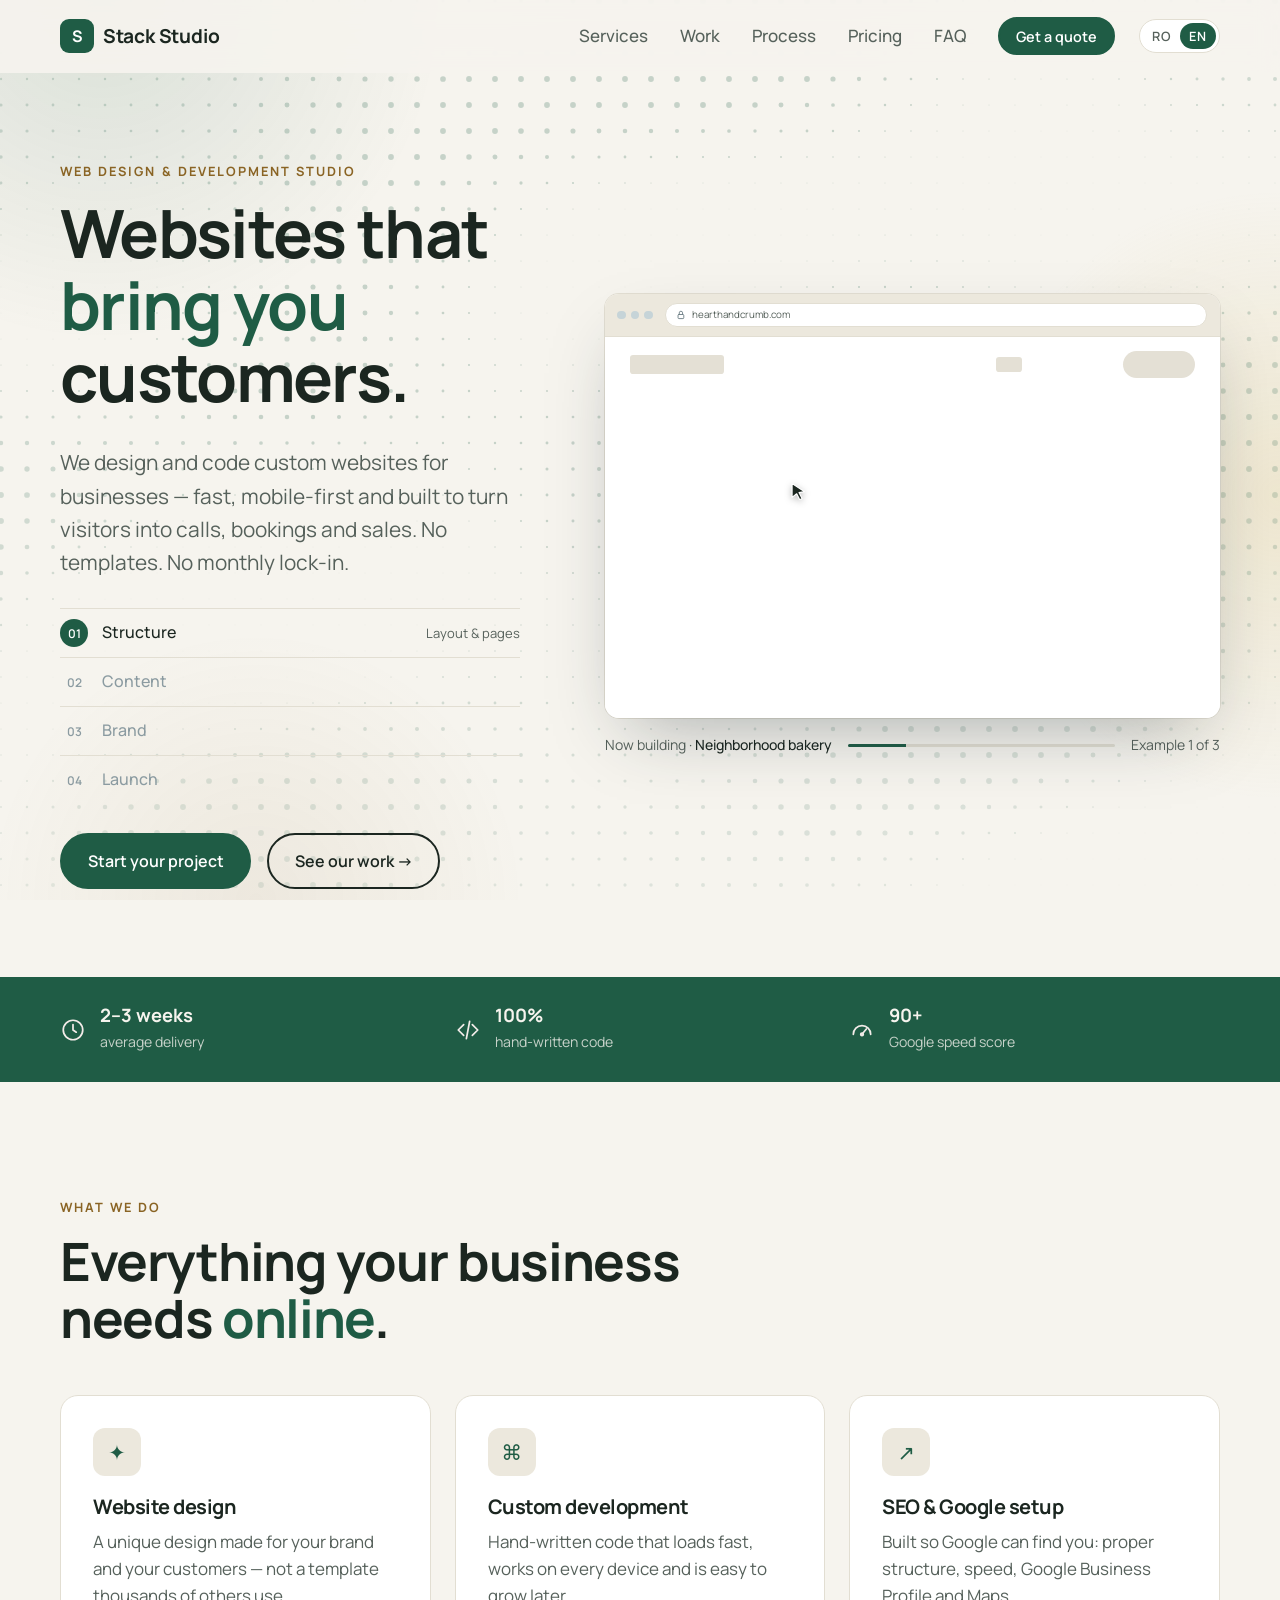
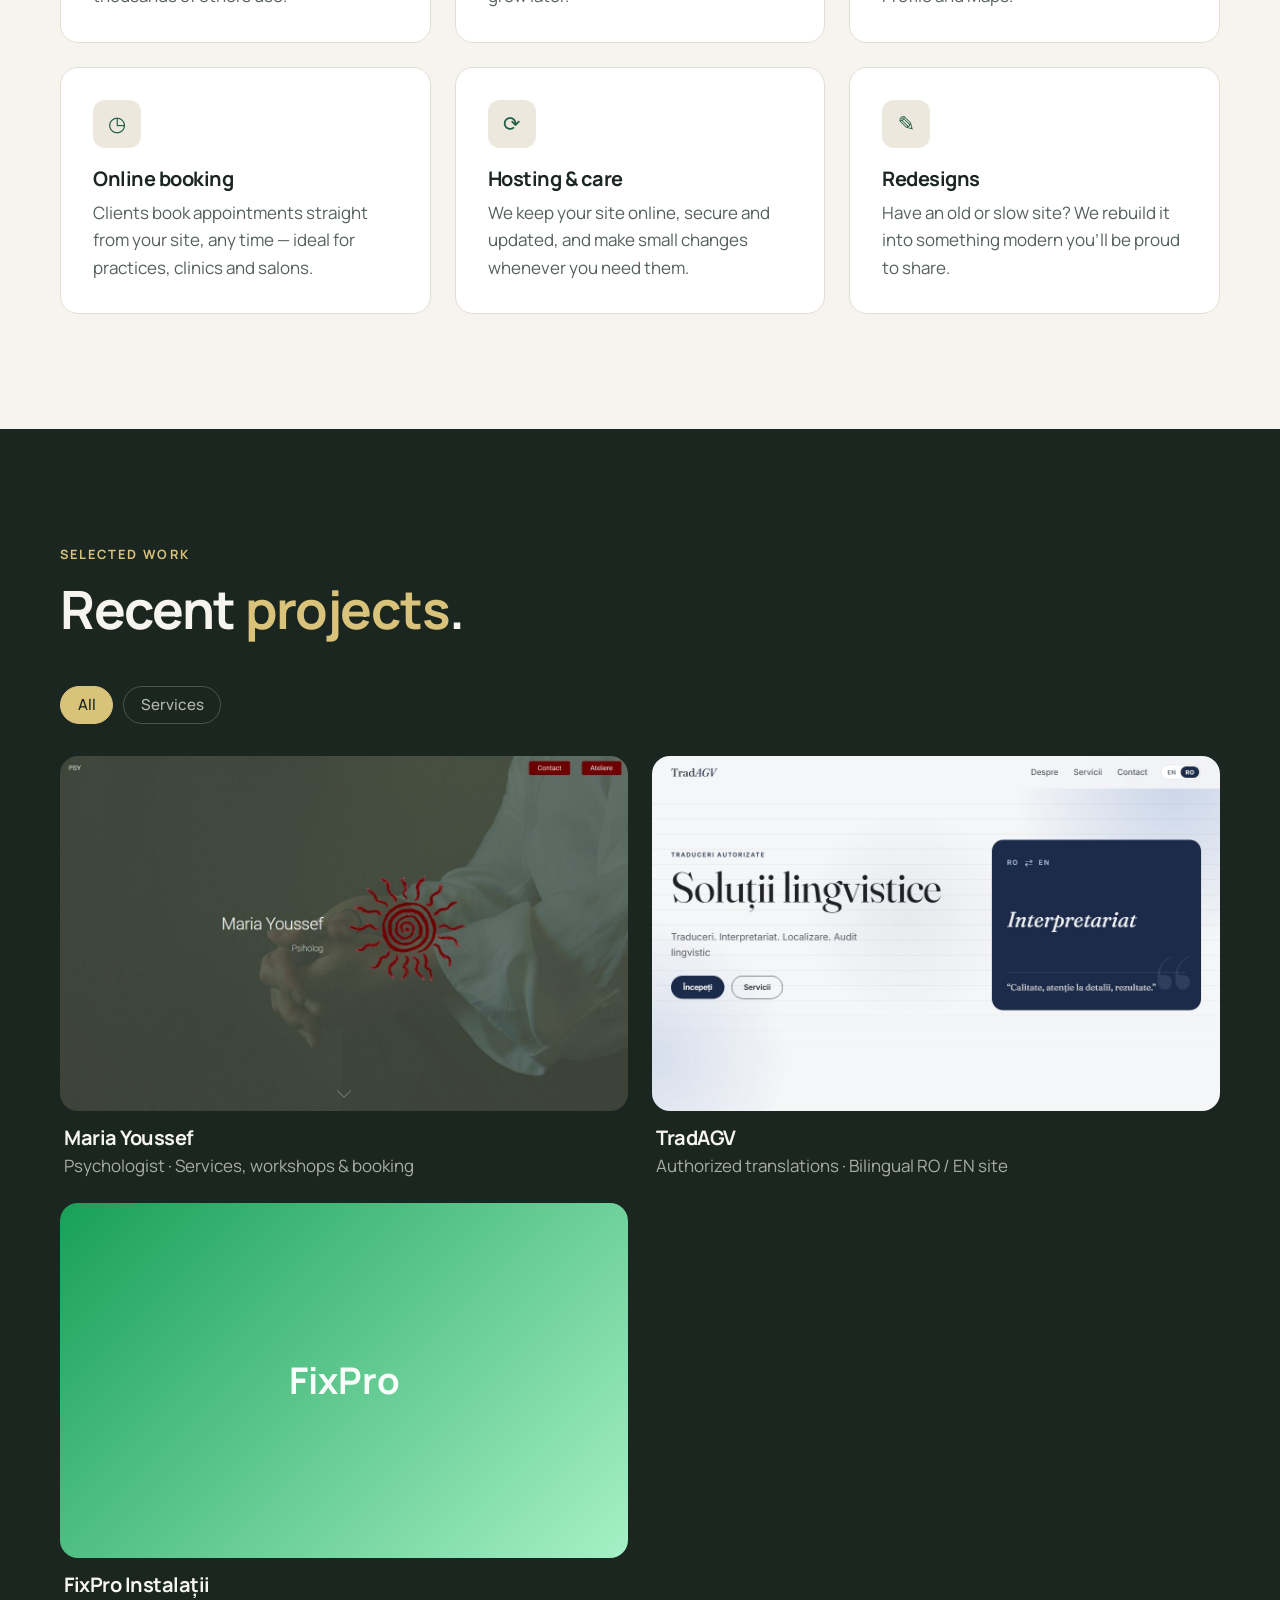
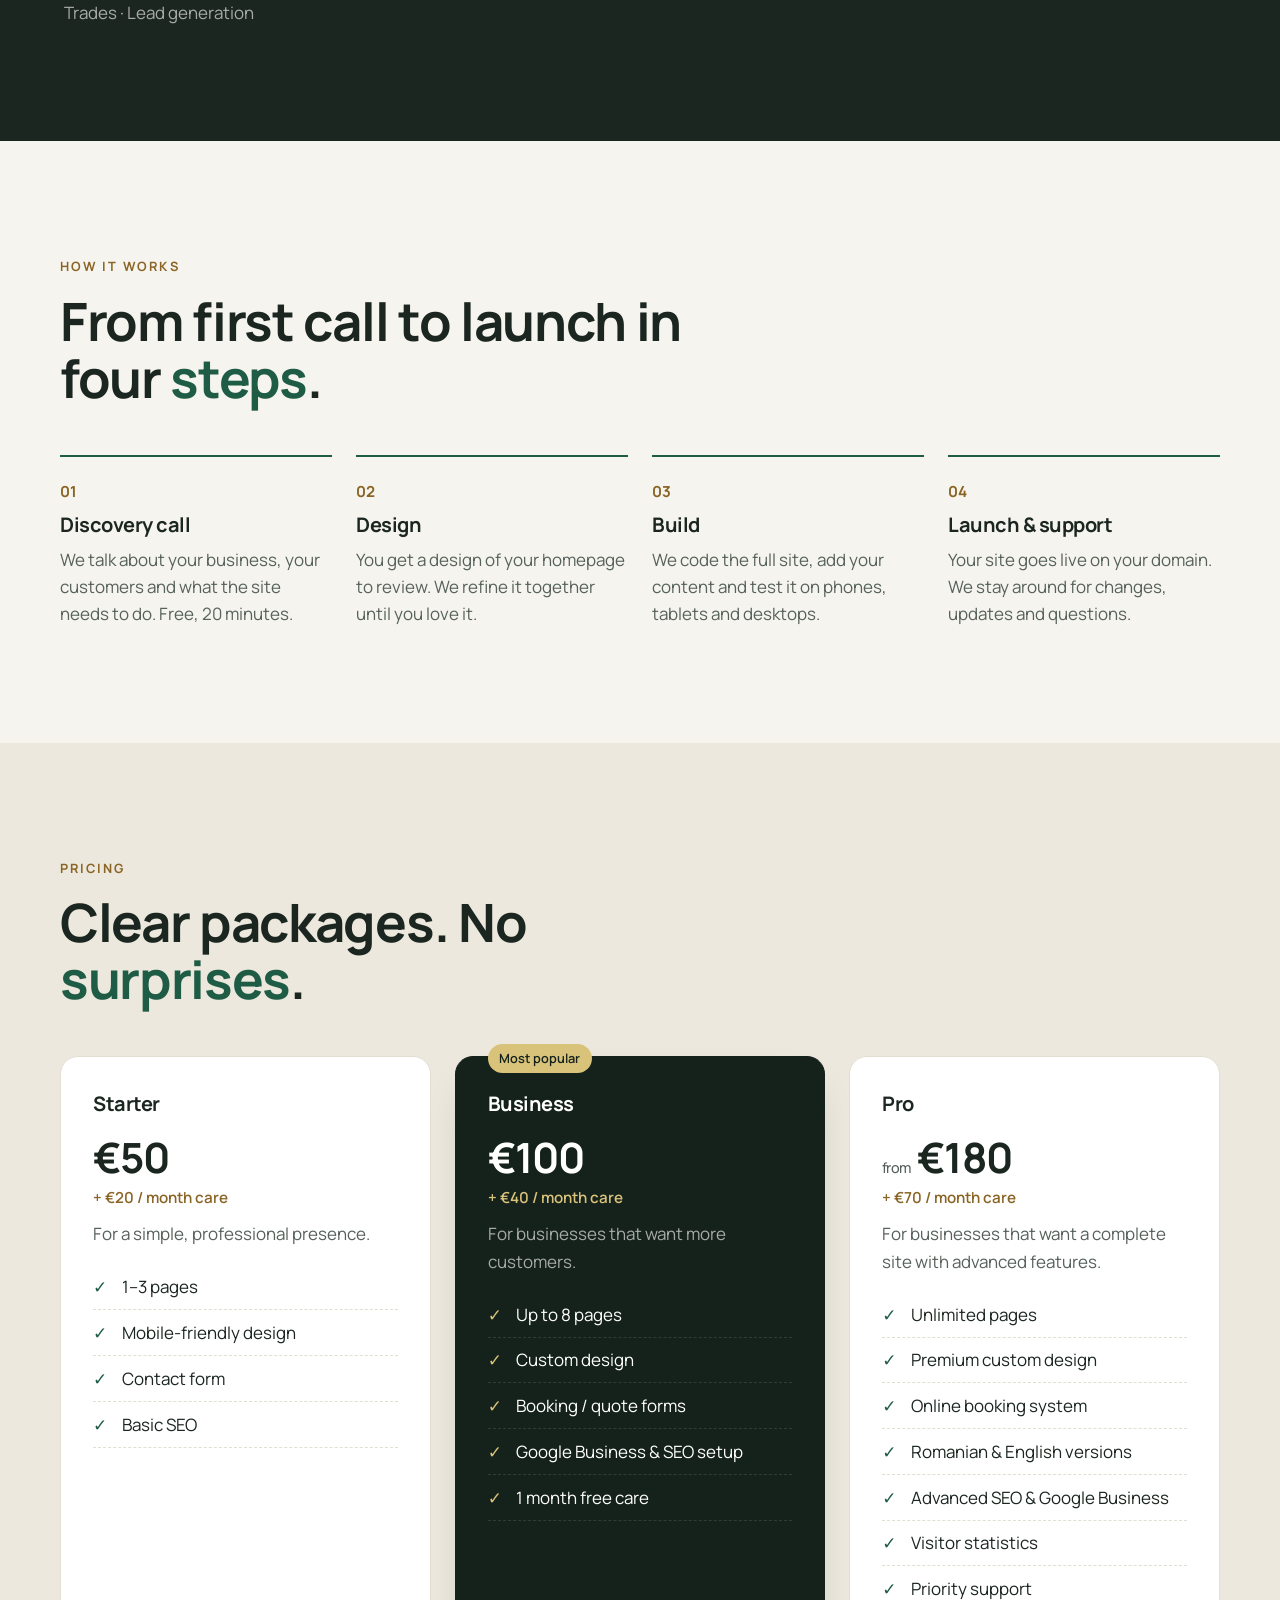
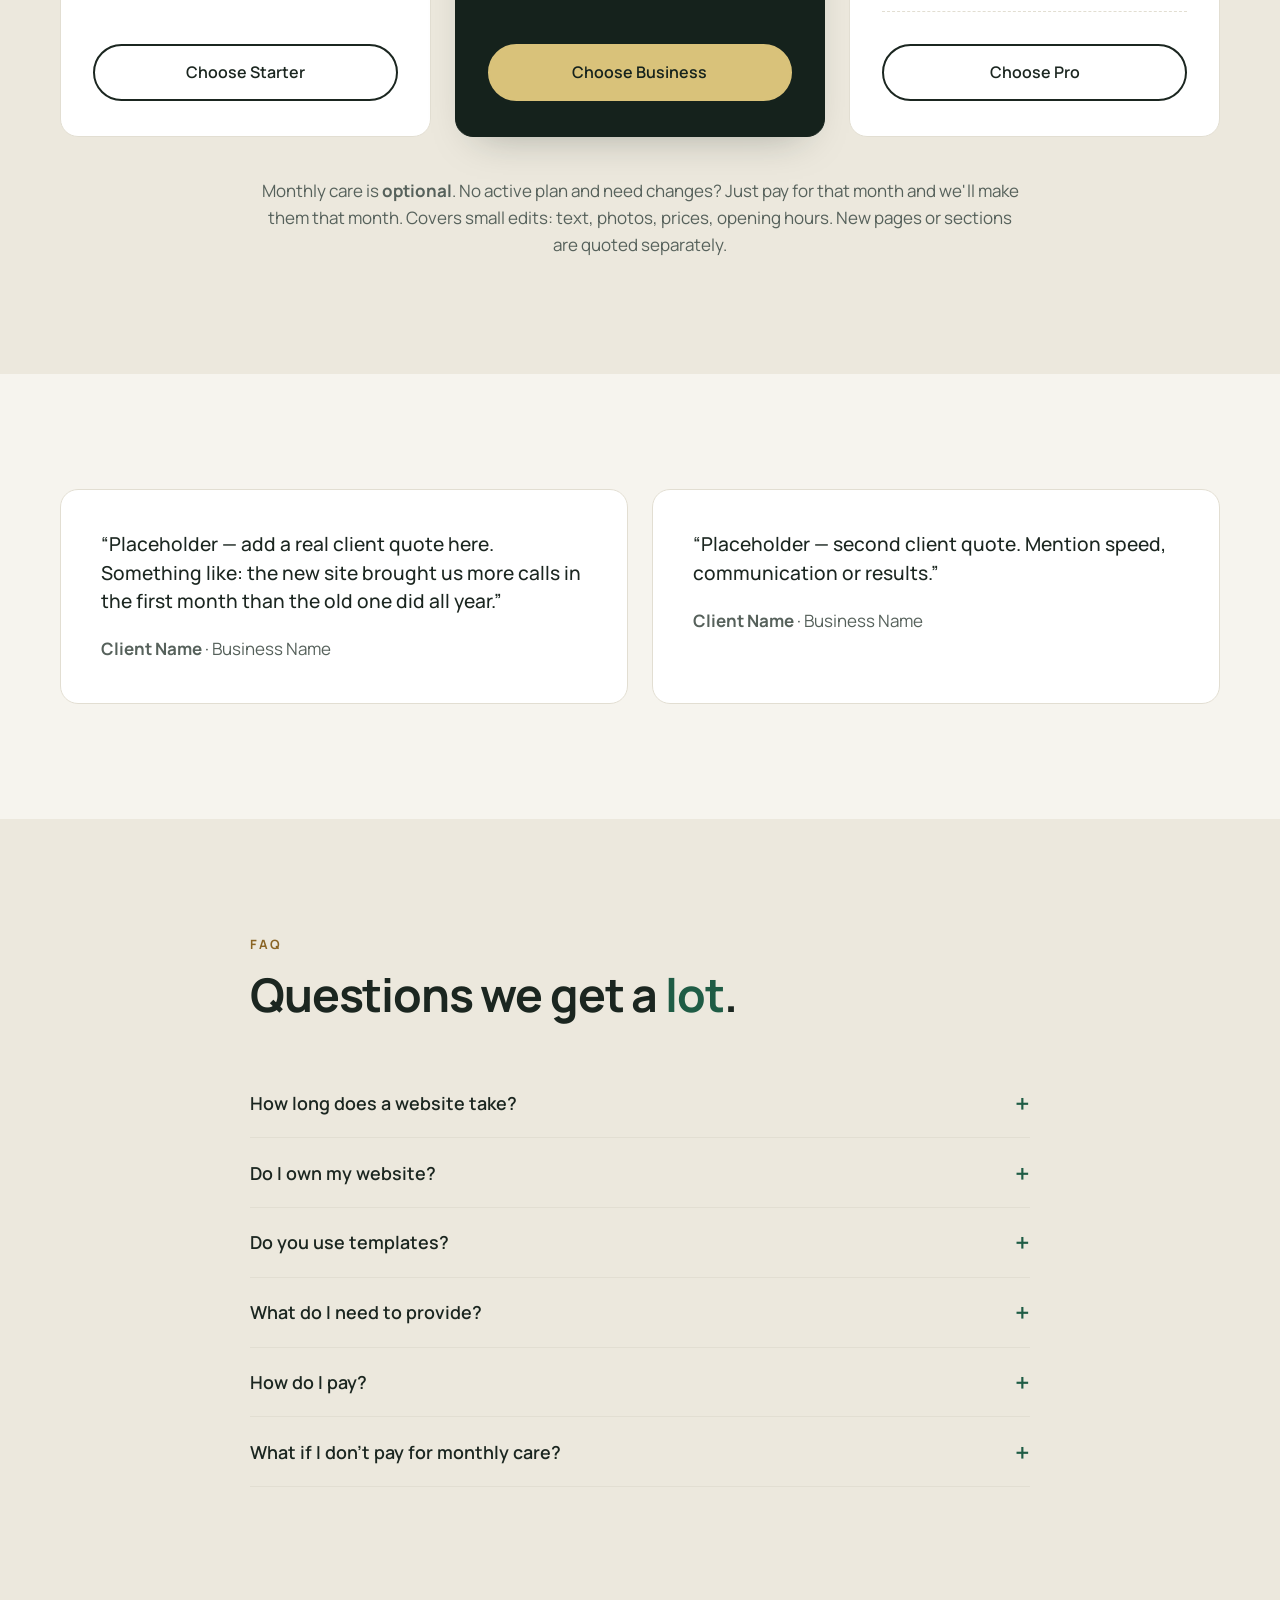
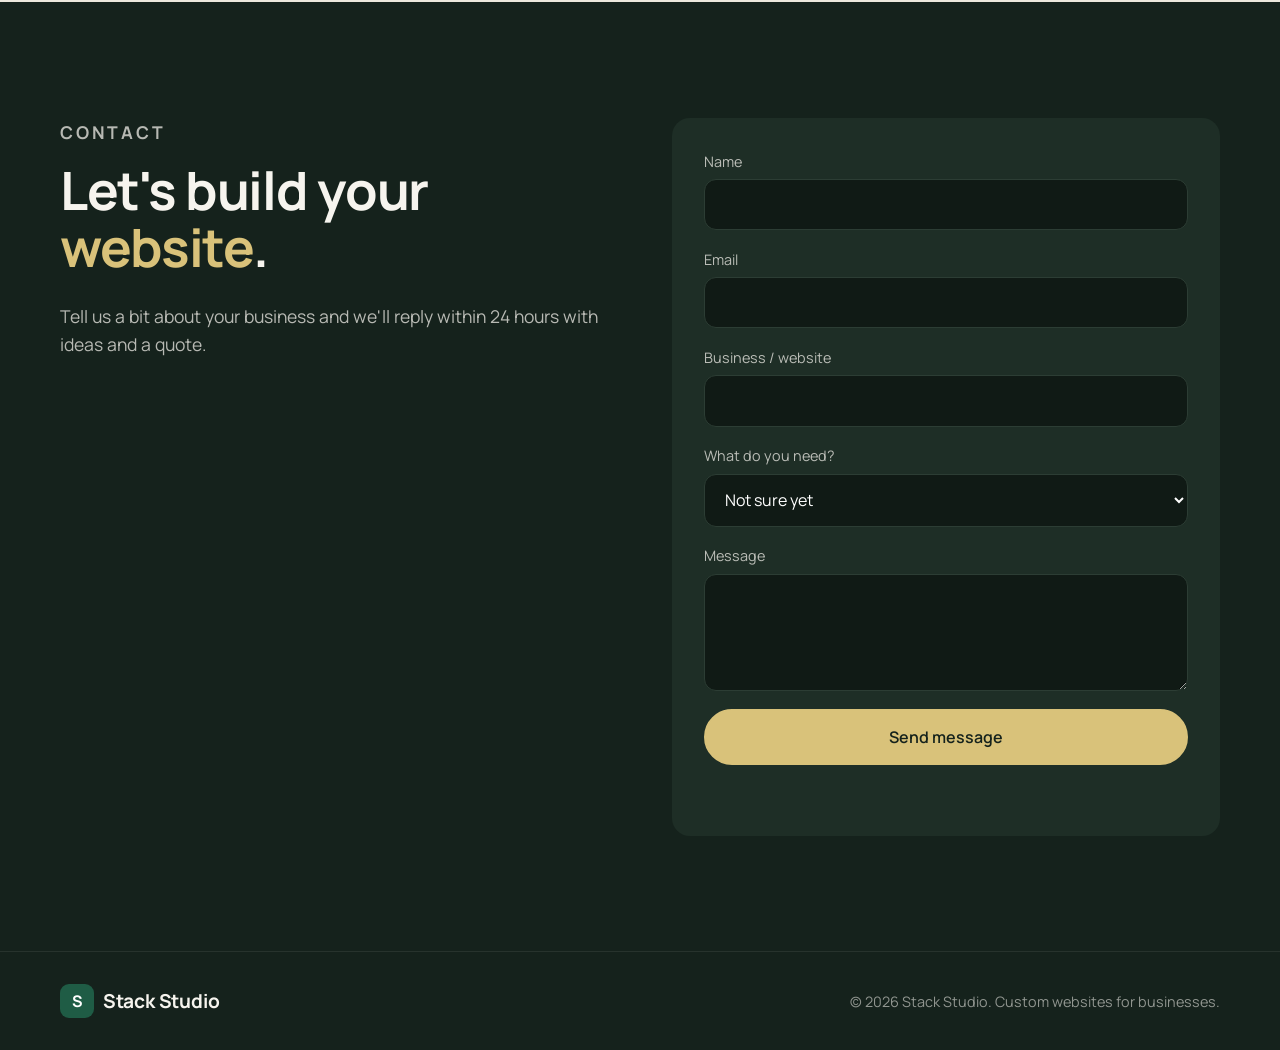
==== commit a3e875d8: "Switch preview to the Forest & Cream palette Co-Authored-By: Claude Opus 5.5 <noreply@anthropic.com>" ====
--- a/en/index.html
+++ b/en/index.html
@@ -11,11 +11,11 @@
   <link rel="alternate" hreflang="ro" href="../">
   <link rel="alternate" hreflang="en" href="./">
   <link rel="alternate" hreflang="x-default" href="../">
-  <link rel="icon" href="data:image/svg+xml,<svg xmlns='http://www.w3.org/2000/svg' viewBox='0 0 32 32'><rect width='32' height='32' rx='8' fill='%23ac3531'/><text x='16' y='22' font-size='16' font-family='Arial' font-weight='700' fill='white' text-anchor='middle'>S</text></svg>">
+  <link rel="icon" href="data:image/svg+xml,<svg xmlns='http://www.w3.org/2000/svg' viewBox='0 0 32 32'><rect width='32' height='32' rx='8' fill='%231f5c45'/><text x='16' y='22' font-size='16' font-family='Arial' font-weight='700' fill='white' text-anchor='middle'>S</text></svg>">
   <link rel="preconnect" href="https://fonts.googleapis.com">
   <link rel="preconnect" href="https://fonts.gstatic.com" crossorigin>
-  <link href="https://fonts.googleapis.com/css2?family=Cormorant+Garamond:ital,wght@0,500;0,600;1,500;1,600&family=Manrope:wght@400;500;600;700&family=Fraunces:opsz,wght@9..144,600&family=Plus+Jakarta+Sans:wght@600;700&family=Syne:wght@700&display=swap" rel="stylesheet">
-  <link rel="stylesheet" href="../styles.css?v=9">
+  <link href="https://fonts.googleapis.com/css2?family=Manrope:wght@400;500;600;700&family=Fraunces:opsz,wght@9..144,600&family=Plus+Jakarta+Sans:wght@600;700&family=Syne:wght@700&display=swap" rel="stylesheet">
+  <link rel="stylesheet" href="../styles.css?v=10">
 </head>
 <body>
 
@@ -99,7 +99,7 @@
                   <span class="sbh-ct"><span class="sbh-tr" data-k="cards.2.t" data-w="38" data-x="58" data-r="ink" data-head></span></span>
                   <span class="sbh-cd"><span class="sbh-tr" data-k="cards.2.d" data-w="38" data-x="59" data-r="soft"></span></span></div>
               </div>
-              <svg class="sbh-cursor sbh-tr" data-cursor viewBox="0 0 24 24"><path d="M4 2l16 10.5-7 1.3 4 7.7-3 1.5-4-7.7L4 20z" fill="#161010" stroke="#fff" stroke-width="1.5" stroke-linejoin="round"/></svg>
+              <svg class="sbh-cursor sbh-tr" data-cursor viewBox="0 0 24 24"><path d="M4 2l16 10.5-7 1.3 4 7.7-3 1.5-4-7.7L4 20z" fill="#1B2620" stroke="#fff" stroke-width="1.5" stroke-linejoin="round"/></svg>
             </div>
           </div>
           <div class="sbh-status">
@@ -317,6 +317,6 @@
     </div>
   </footer>
 
-  <script src="../script.js?v=9"></script>
+  <script src="../script.js?v=10"></script>
 </body>
 </html>
--- a/styles.css
+++ b/styles.css
@@ -417,160 +417,132 @@
 }
 
 /* ==========================================================
-   TULIP THEME — dark, burgundy and cream, Cormorant headings.
+   FOREST & CREAM THEME — calm, trustworthy.
    Overrides the earlier styles; edit the colors here.
    ========================================================== */
 :root {
-  --t-black: #161010;     /* dark sections, text */
-  --t-black-2: #2c2222;   /* soft dark */
-  --t-cream: #f3ece9;     /* page background, text on dark */
-  --t-burgundy: #5d0e14;  /* band, labels */
-  --t-brown: #514336;     /* projects section */
-  --t-rose: #b7958b;      /* labels on dark */
-  --t-red: #ac3531;       /* buttons, accent word */
-  --t-blush: #e2cfc9;     /* lines, soft fills */
-
-  --accent: var(--t-red);
+  --f-cream: #f6f4ee;   /* page background */
+  --f-ink: #1b2620;     /* text, projects section */
+  --f-green: #1f5c45;   /* logo, buttons, accent words */
+  --f-bronze: #8a6424;  /* small labels on light */
+  --f-gold: #d9c27a;    /* labels and buttons on dark */
+  --f-deep: #15221c;    /* dark sections */
+
+  --accent: var(--f-green);
   --accent-ink: #ffffff;
-  --highlight: var(--t-burgundy);
-  --accent-light: var(--t-rose);
-  --ink: var(--t-black);
-  --ink-soft: #5e4f4c;
-  --bg: var(--t-cream);
-  --bg-tint: #ebe1dd;
+  --highlight: var(--f-bronze);
+  --accent-light: var(--f-gold);
+  --ink: var(--f-ink);
+  --ink-soft: #56615b;
+  --bg: var(--f-cream);
+  --bg-tint: #ece8dd;
   --card: #ffffff;
-  --line: var(--t-blush);
-  --dark: var(--t-black);
-  --dark-soft: var(--t-black-2);
-  --font-head: "Cormorant Garamond", Georgia, serif;
+  --line: #e2ded2;
+  --dark: var(--f-deep);
+  --dark-soft: #1e2e26;
+  --font-head: "Manrope", system-ui, sans-serif;
   --font-body: "Manrope", system-ui, sans-serif;
-  --radius: 22px;
-  --shadow: 0 18px 40px -22px rgba(22, 16, 16, .35);
+  --radius: 18px;
+  --shadow: 0 18px 40px -22px rgba(21, 34, 28, .35);
 }
 
 /* Type */
-h1, h2, h3 { font-weight: 500; letter-spacing: 0; line-height: 1.05; }
-h2 { font-size: clamp(2.4rem, 5vw, 3.8rem); }
-h3 { font-size: 1.6rem; font-weight: 600; }
-h2 em, h1 em { font-style: italic; color: var(--t-red); }
-.eyebrow { font-family: var(--font-body); font-size: .78rem; letter-spacing: .2em; color: var(--highlight); }
-.hl { font-style: italic; color: var(--t-red); white-space: normal; }
+h1, h2, h3 { font-weight: 700; letter-spacing: -.025em; line-height: 1.08; }
+h2 { font-size: clamp(2.1rem, 4.4vw, 3.3rem); }
+h3 { font-size: 1.25rem; }
+h1 em, h2 em { font-style: normal; color: var(--f-green); }
+.eyebrow { font-family: var(--font-body); font-weight: 700; font-size: .8rem; letter-spacing: .16em; color: var(--highlight); }
+.hl { color: var(--f-green); }
 .hl::after { display: none; }
 
 /* Buttons */
 .btn { font-weight: 600; }
-.btn:hover { box-shadow: 0 10px 24px -12px rgba(172, 53, 49, .7); }
-.btn--ghost { color: var(--ink); border-color: rgba(22, 16, 16, .35); }
-
-/* Sections on dark backgrounds keep red buttons, rose labels */
-.section--dark, .plan--featured, .footer, .hero--build, .strip {
-  --accent: var(--t-red); --accent-ink: #ffffff; --highlight: var(--t-rose);
-}
-.section--dark { background: var(--t-black); color: var(--t-cream); }
-.section--dark .btn--ghost, .hero--build .btn--ghost { color: var(--t-cream); border-color: rgba(243, 236, 233, .4); }
-.section--dark .btn--ghost:hover, .hero--build .btn--ghost:hover { background: var(--t-cream); color: var(--t-black); border-color: var(--t-cream); }
-
-/* Nav: dark, like the florist header */
-.nav { background: rgba(22, 16, 16, .94); }
-.nav.is-scrolled { border-color: rgba(243, 236, 233, .1); }
-.logo { color: var(--t-cream); font: 600 1.55rem var(--font-head); }
-.logo__mark { background: var(--t-red); color: #fff; font: 600 1.15rem var(--font-head); border-radius: 50% 50% 8px 8px / 45% 45% 8px 8px; }
-.nav__links a:not(.btn) { color: rgba(243, 236, 233, .72); }
-.nav__links a:not(.btn):hover { color: var(--t-cream); }
-.nav__toggle span { background: var(--t-cream); }
-.lang { background: var(--t-black-2); border-color: rgba(243, 236, 233, .14); }
-.lang a { color: rgba(243, 236, 233, .65); }
-.lang a:hover { color: var(--t-cream); }
-.lang a.is-active { background: var(--t-red); color: #fff; }
-@media (max-width: 760px) {
-  .nav__links { background: var(--t-black); border-bottom-color: rgba(243, 236, 233, .1); }
-  .nav__links a:not(.btn) { border-bottom-color: rgba(243, 236, 233, .1); }
-}
-
-/* Hero: dark with the build animation */
-.hero--build { background: var(--t-black); color: var(--t-cream); }
-.hero--build .hero__title { font-size: clamp(2.9rem, 5.8vw, 5rem); max-width: 12ch; }
-.hero--build .hero__lead { color: rgba(243, 236, 233, .74); }
-.hero--build .sbh-step { border-top-color: rgba(243, 236, 233, .12); color: rgba(243, 236, 233, .42); }
-.hero--build .sbh-step.done, .hero--build .sbh-step.active { color: var(--t-cream); }
-.hero--build .sbh-step.done .n { background: var(--t-black-2); color: var(--t-cream); }
-.hero--build .sbh-step.active .n { background: var(--t-red); color: #fff; }
-.hero--build .sbh-step .d { color: var(--t-rose); }
-.hero--build .sbh-browser { box-shadow: 0 30px 80px rgba(0, 0, 0, .5), 0 0 0 1px rgba(243, 236, 233, .08); }
-.hero--build .sbh-chrome { background: #f5efec; border-bottom-color: #e8dedA; }
-.hero--build .sbh-dots i { background: #dccdc8; }
-.hero--build .sbh-url { border-color: #e8deda; }
-.hero--build .sbh-live { background: #f6e2df; color: var(--t-red); }
-.hero--build .sbh-status { color: rgba(243, 236, 233, .6); }
-.hero--build .sbh-status b { color: var(--t-cream); }
-.hero--build .sbh-bar { background: var(--t-black-2); }
-.hero--build .sbh-bar i { background: var(--t-red); }
-@keyframes sbhPulse { 0% { box-shadow: 0 0 0 0 rgba(172, 53, 49, .4); } 100% { box-shadow: 0 0 0 1.6cqw rgba(172, 53, 49, 0); } }
-
-/* Burgundy band under the hero */
-.strip { background: var(--t-burgundy); color: var(--t-cream); padding: 30px 0; }
+.btn:hover { background: #184a37; border-color: #184a37; box-shadow: 0 10px 24px -12px rgba(31, 92, 69, .7); }
+.btn--ghost { color: var(--ink); border-color: var(--ink); background: transparent; }
+.btn--ghost:hover { background: var(--ink); border-color: var(--ink); color: var(--f-cream); box-shadow: none; }
+
+/* Dark sections: gold labels and gold buttons with dark text */
+.section--dark, .plan--featured, .footer {
+  --accent: var(--f-gold); --accent-ink: var(--f-deep); --highlight: var(--f-gold);
+}
+.section--dark { background: var(--f-deep); color: var(--f-cream); }
+.section--dark h2 em { color: var(--f-gold); }
+.section--dark .btn:hover, .plan--featured .btn:hover { background: #e6d394; border-color: #e6d394; box-shadow: none; }
+.section--dark .btn--ghost { color: var(--f-cream); border-color: rgba(246, 244, 238, .45); }
+
+/* Nav: light */
+.nav { background: rgba(246, 244, 238, .92); }
+.logo { color: var(--ink); font: 700 1.2rem var(--font-head); letter-spacing: -.01em; }
+.logo__mark { background: var(--f-green); color: #fff; border-radius: 9px; font: 700 1rem var(--font-head); }
+.nav__links a:not(.btn) { color: var(--ink-soft); }
+.nav__links a:not(.btn):hover { color: var(--ink); }
+.lang a.is-active { background: var(--f-green); color: #fff; }
+
+/* Hero: light, with the build animation */
+.hero--build .hero__title { font-size: clamp(2.6rem, 5.2vw, 4.4rem); max-width: 14ch; }
+.sbh-step.active .n { background: var(--f-green); color: #fff; }
+.sbh-step .n { font-family: var(--font-body); }
+.sbh-live { background: #e3eee8; color: var(--f-green); }
+.sbh-bar i { background: var(--f-green); }
+@keyframes sbhPulse { 0% { box-shadow: 0 0 0 0 rgba(31, 92, 69, .4); } 100% { box-shadow: 0 0 0 1.6cqw rgba(31, 92, 69, 0); } }
+
+/* Green band under the hero */
+.strip { background: var(--f-green); color: var(--f-cream); padding: 28px 0; }
 .strip__list { list-style: none; margin: 0; padding: 0; display: grid; grid-template-columns: repeat(3, 1fr); gap: 1.5rem; }
 .strip__item { display: flex; align-items: center; gap: 14px; }
 .strip__item svg { flex: none; width: 26px; height: 26px; }
-.strip__item strong { display: block; font: 600 1.35rem/1.1 var(--font-head); }
-.strip__item span { font-size: .88rem; color: rgba(243, 236, 233, .72); }
+.strip__item strong { display: block; font: 700 1.15rem/1.15 var(--font-head); }
+.strip__item span { font-size: .88rem; color: rgba(246, 244, 238, .78); }
 @media (max-width: 760px) { .strip__list { grid-template-columns: 1fr; gap: 1rem; } }
 
-/* Service cards: white, rose border, arch-shaped icon */
-.card { border-color: var(--line); border-radius: var(--radius); }
-.card h3 { font-size: 1.65rem; }
-.card__icon { background: var(--t-cream); color: var(--t-red); border-radius: 50% 50% 10px 10px / 45% 45% 10px 10px; width: 50px; height: 56px; }
-
-/* Projects: warm brown, like the florist events section */
-#work.section--dark { background: var(--t-brown); }
-.filter { color: rgba(243, 236, 233, .7); border-color: rgba(243, 236, 233, .25); }
-.filter:hover { color: var(--t-cream); border-color: rgba(243, 236, 233, .6); }
-.work__img { border-radius: var(--radius); }
-.work__meta h3 { font-size: 1.7rem; }
-.work__meta p { color: rgba(243, 236, 233, .7); }
+/* Service cards */
+.card { border-color: var(--line); }
+.card__icon { background: var(--bg-tint); color: var(--f-green); border-radius: 12px; }
+
+/* Projects: dark forest */
+#work.section--dark { background: var(--f-ink); }
+.filter { color: rgba(246, 244, 238, .7); border-color: rgba(246, 244, 238, .22); }
+.filter:hover { color: var(--f-cream); border-color: rgba(246, 244, 238, .55); }
+.work__meta p { color: rgba(246, 244, 238, .65); }
 
 /* Process */
-.step { border-top: 1px solid var(--t-red); }
-.step__n { font-family: var(--font-body); color: var(--t-red); }
-.step h3 { font-size: 1.7rem; }
+.step { border-top: 2px solid var(--f-green); }
+.step__n { font-family: var(--font-body); color: var(--f-bronze); }
 
 /* Pricing */
 .plan { border-color: var(--line); }
-.plan h3 { font-size: 1.9rem; }
-.plan__price { font-weight: 600; font-size: 3rem; }
 .plan li { border-bottom-color: var(--line); }
-.plan li::before { color: var(--t-red); }
-.plan--featured { background: var(--t-black); border-color: var(--t-black); }
-.plan--featured li { border-color: rgba(243, 236, 233, .12); }
-.plan--featured .plan__price small, .plan--featured .plan__desc { color: rgba(243, 236, 233, .65); }
-.plan__monthly { color: var(--t-red); font-family: var(--font-body); font-size: .9rem; }
-.plan--featured .plan__monthly { color: var(--t-rose); }
+.plan li::before { color: var(--f-green); }
+.plan--featured { background: var(--f-deep); border-color: var(--f-deep); }
+.plan--featured li { border-color: rgba(246, 244, 238, .12); }
+.plan--featured li::before { color: var(--f-gold); }
+.plan--featured .plan__price small, .plan--featured .plan__desc { color: rgba(246, 244, 238, .65); }
+.plan__monthly { color: var(--f-bronze); font-family: var(--font-body); }
+.plan--featured .plan__monthly { color: var(--f-gold); }
 
 /* Testimonials and FAQ */
 .quote { border-color: var(--line); }
-.quote p { font: italic 500 1.55rem/1.4 var(--font-head); }
-.faq summary { font: 600 1.4rem var(--font-head); }
-.faq summary::after { color: var(--t-red); }
+.quote p { font: 500 1.2rem/1.5 var(--font-body); letter-spacing: 0; }
+.faq summary { font: 600 1.12rem var(--font-head); }
+.faq summary::after { color: var(--f-green); }
+.container--narrow h2 { font-size: clamp(2rem, 4vw, 2.9rem); }
 
 /* Contact form on dark */
-.form { background: var(--t-black-2); }
-.form label { color: rgba(243, 236, 233, .72); }
-.form input, .form select, .form textarea { background: #1d1515; border-color: #3d2e2e; }
-.form__status { color: #e9b8b1; }
-.contact__intro > p { color: rgba(243, 236, 233, .72); }
+.form { background: var(--dark-soft); }
+.form label { color: rgba(246, 244, 238, .72); }
+.form input, .form select, .form textarea { background: #101a15; border-color: #2c3d34; }
+.form__status { color: var(--f-gold); }
+.contact__intro > p { color: rgba(246, 244, 238, .72); }
 
 /* Footer */
-.footer { background: var(--t-black); color: rgba(243, 236, 233, .55); border-top-color: rgba(243, 236, 233, .08); }
-.footer .logo { color: var(--t-cream); }
-
-/* Page background glows in tulip tones */
+.footer { background: var(--f-deep); color: rgba(246, 244, 238, .55); border-top-color: rgba(246, 244, 238, .08); }
+.footer .logo { color: var(--f-cream); }
+
+/* Page background glows in forest tones */
 body::before {
   background:
-    radial-gradient(38vmax 38vmax at 8% 20%,  rgba(183, 149, 139, .32), transparent 70%),
-    radial-gradient(34vmax 34vmax at 100% 60%, rgba(172, 53, 49, .10), transparent 70%),
-    radial-gradient(30vmax 30vmax at 20% 100%, rgba(226, 207, 201, .55), transparent 70%);
-}
-body::after { background-image: radial-gradient(circle at 1px 1px, rgba(93, 14, 20, .18) 1.1px, transparent 0); }
-#work h2 em { color: var(--t-blush); }
-.sbh-step .n { font-family: var(--font-body); }
-.container--narrow h2 { font-size: clamp(2.2rem, 4.4vw, 3.2rem); }
+    radial-gradient(38vmax 38vmax at 8% 0%,   rgba(31, 92, 69, .13), transparent 70%),
+    radial-gradient(34vmax 34vmax at 100% 55%, rgba(217, 194, 122, .26), transparent 70%),
+    radial-gradient(30vmax 30vmax at 20% 100%, rgba(138, 100, 36, .08), transparent 70%);
+}
+body::after { background-image: radial-gradient(circle at 1px 1px, rgba(31, 92, 69, .2) 1.1px, transparent 0); }
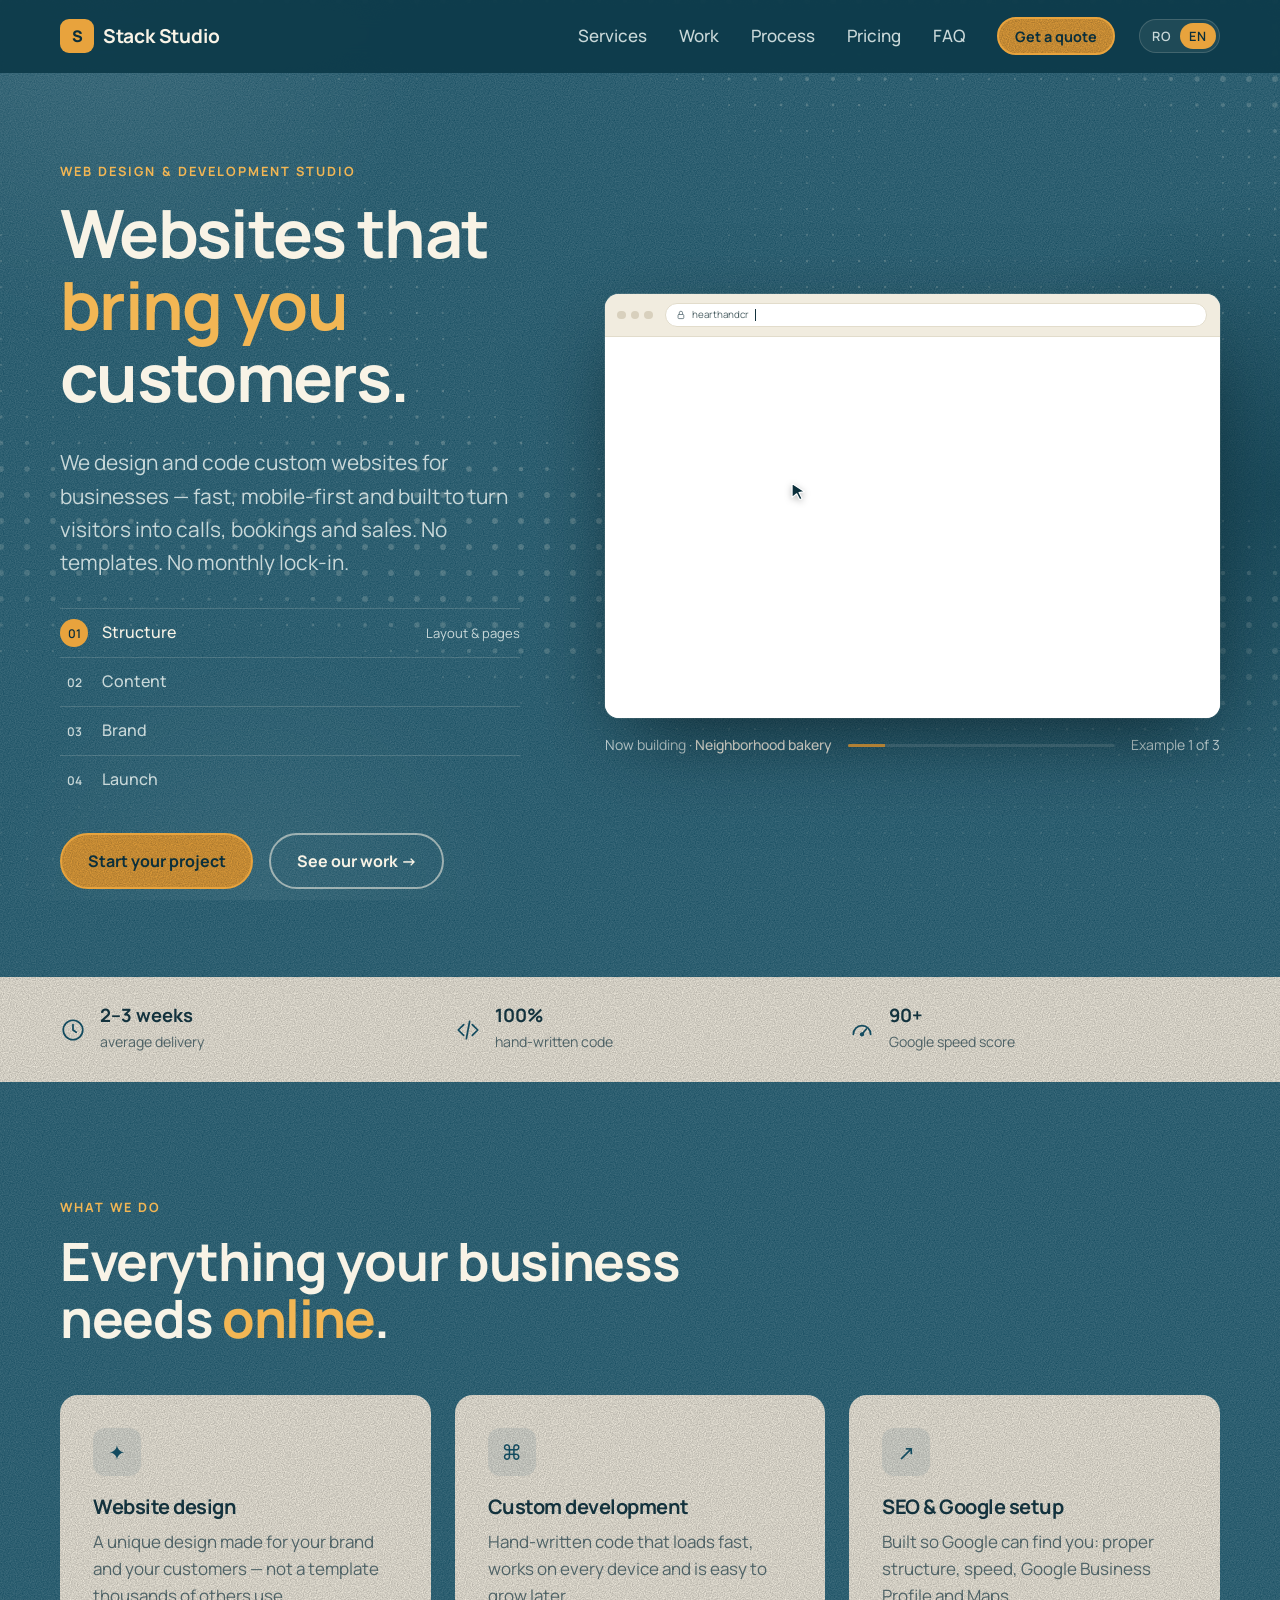
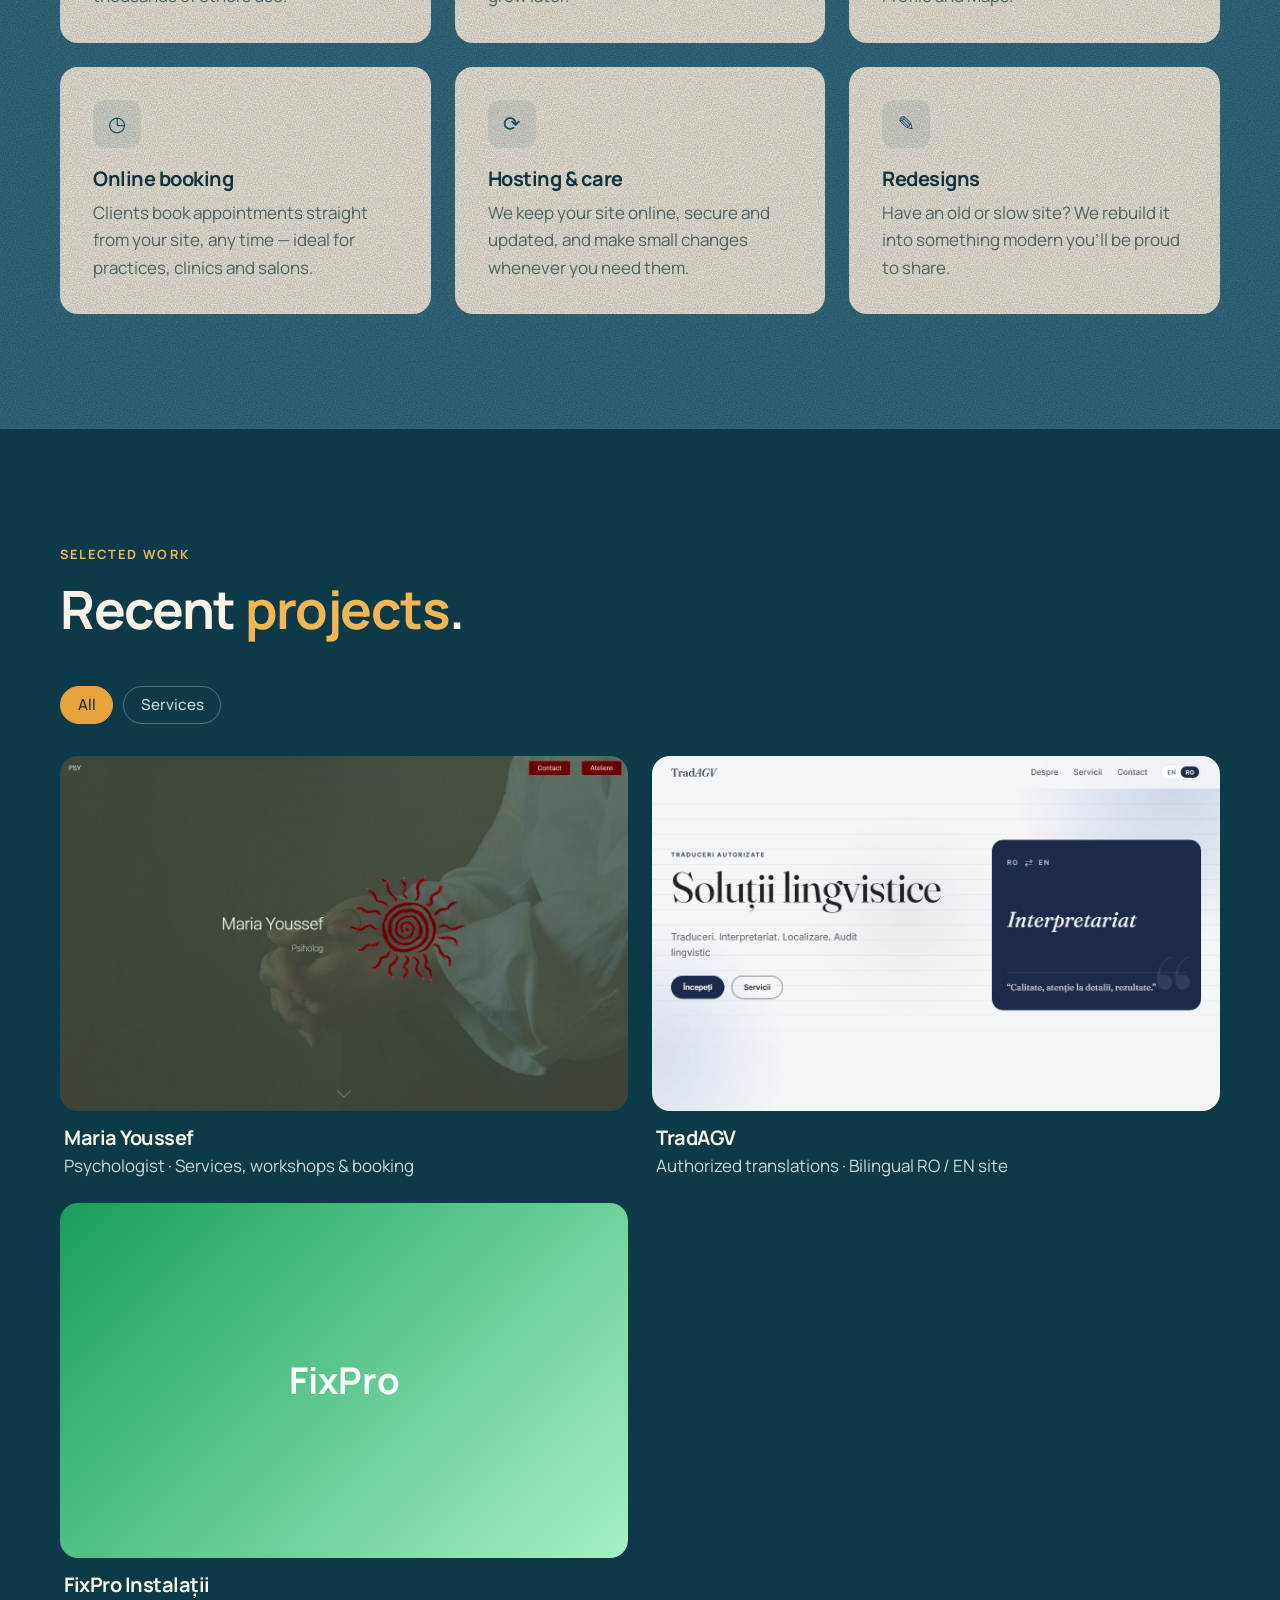
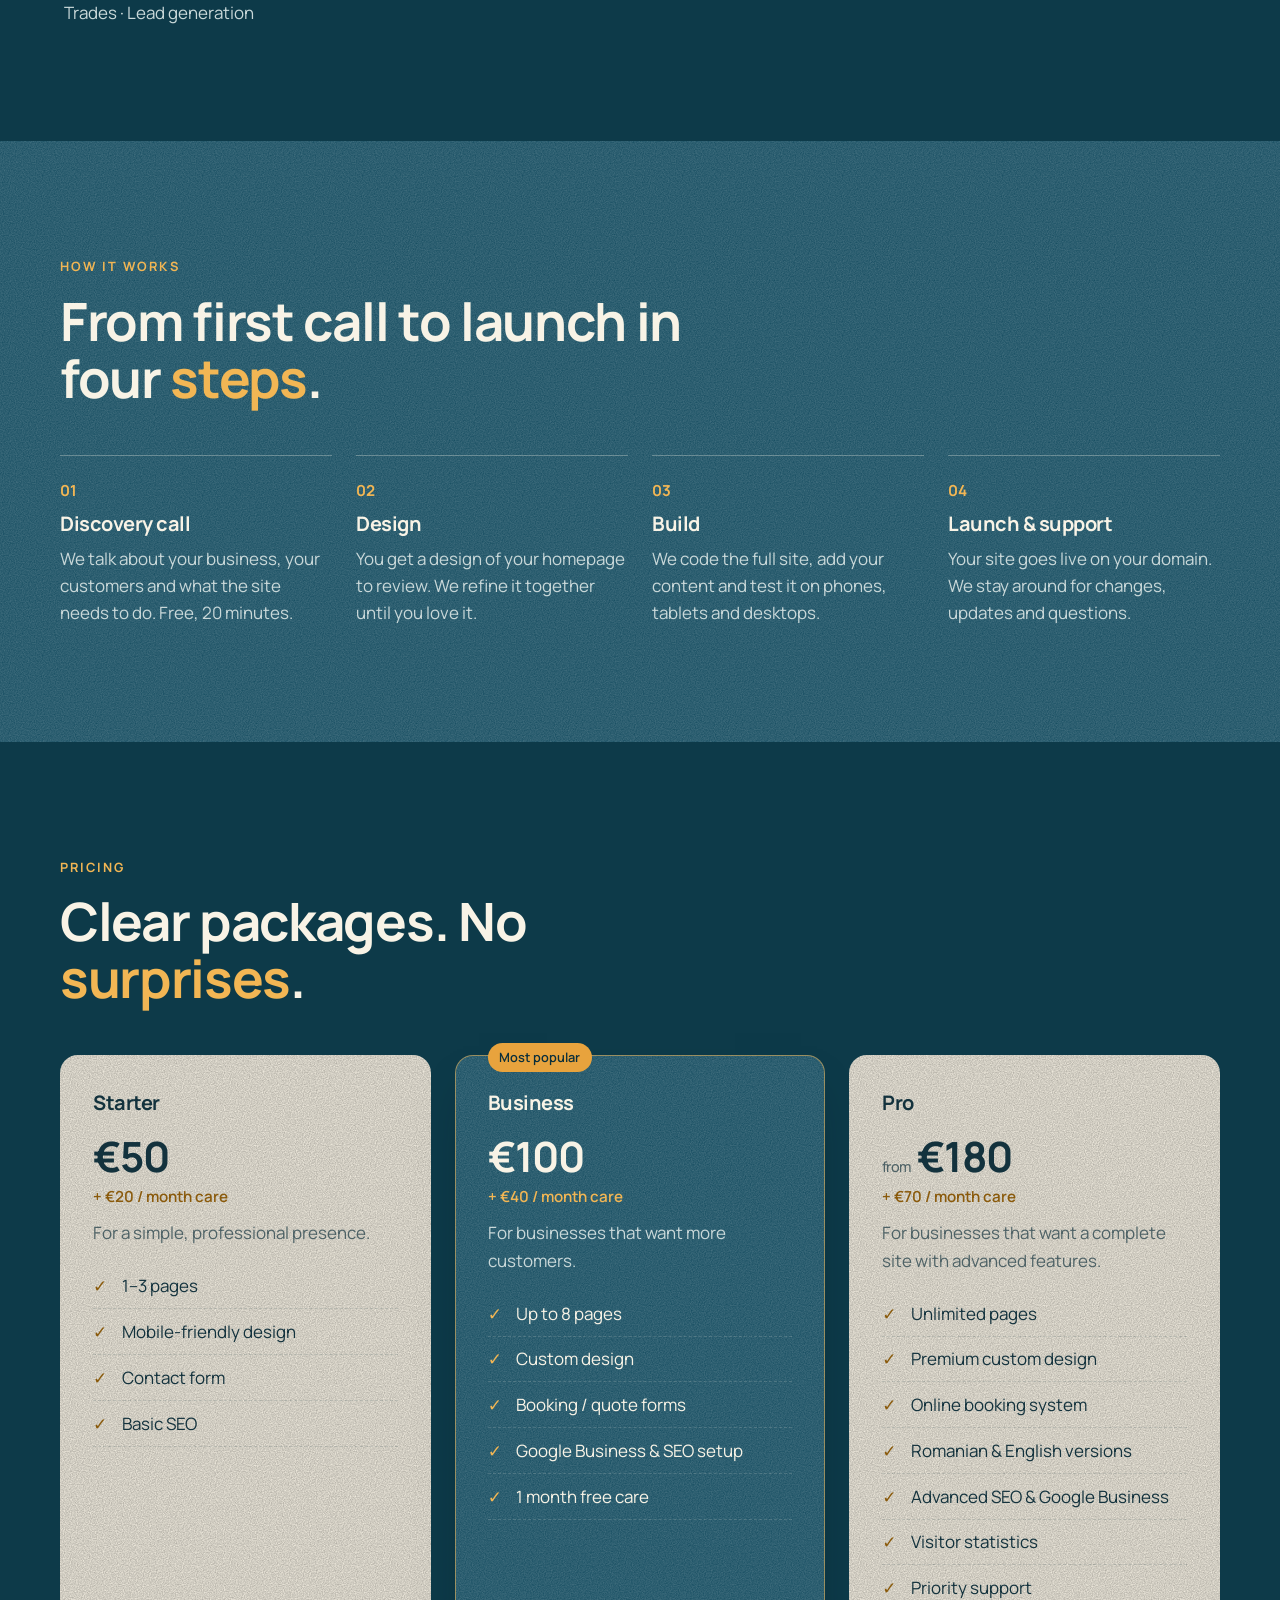
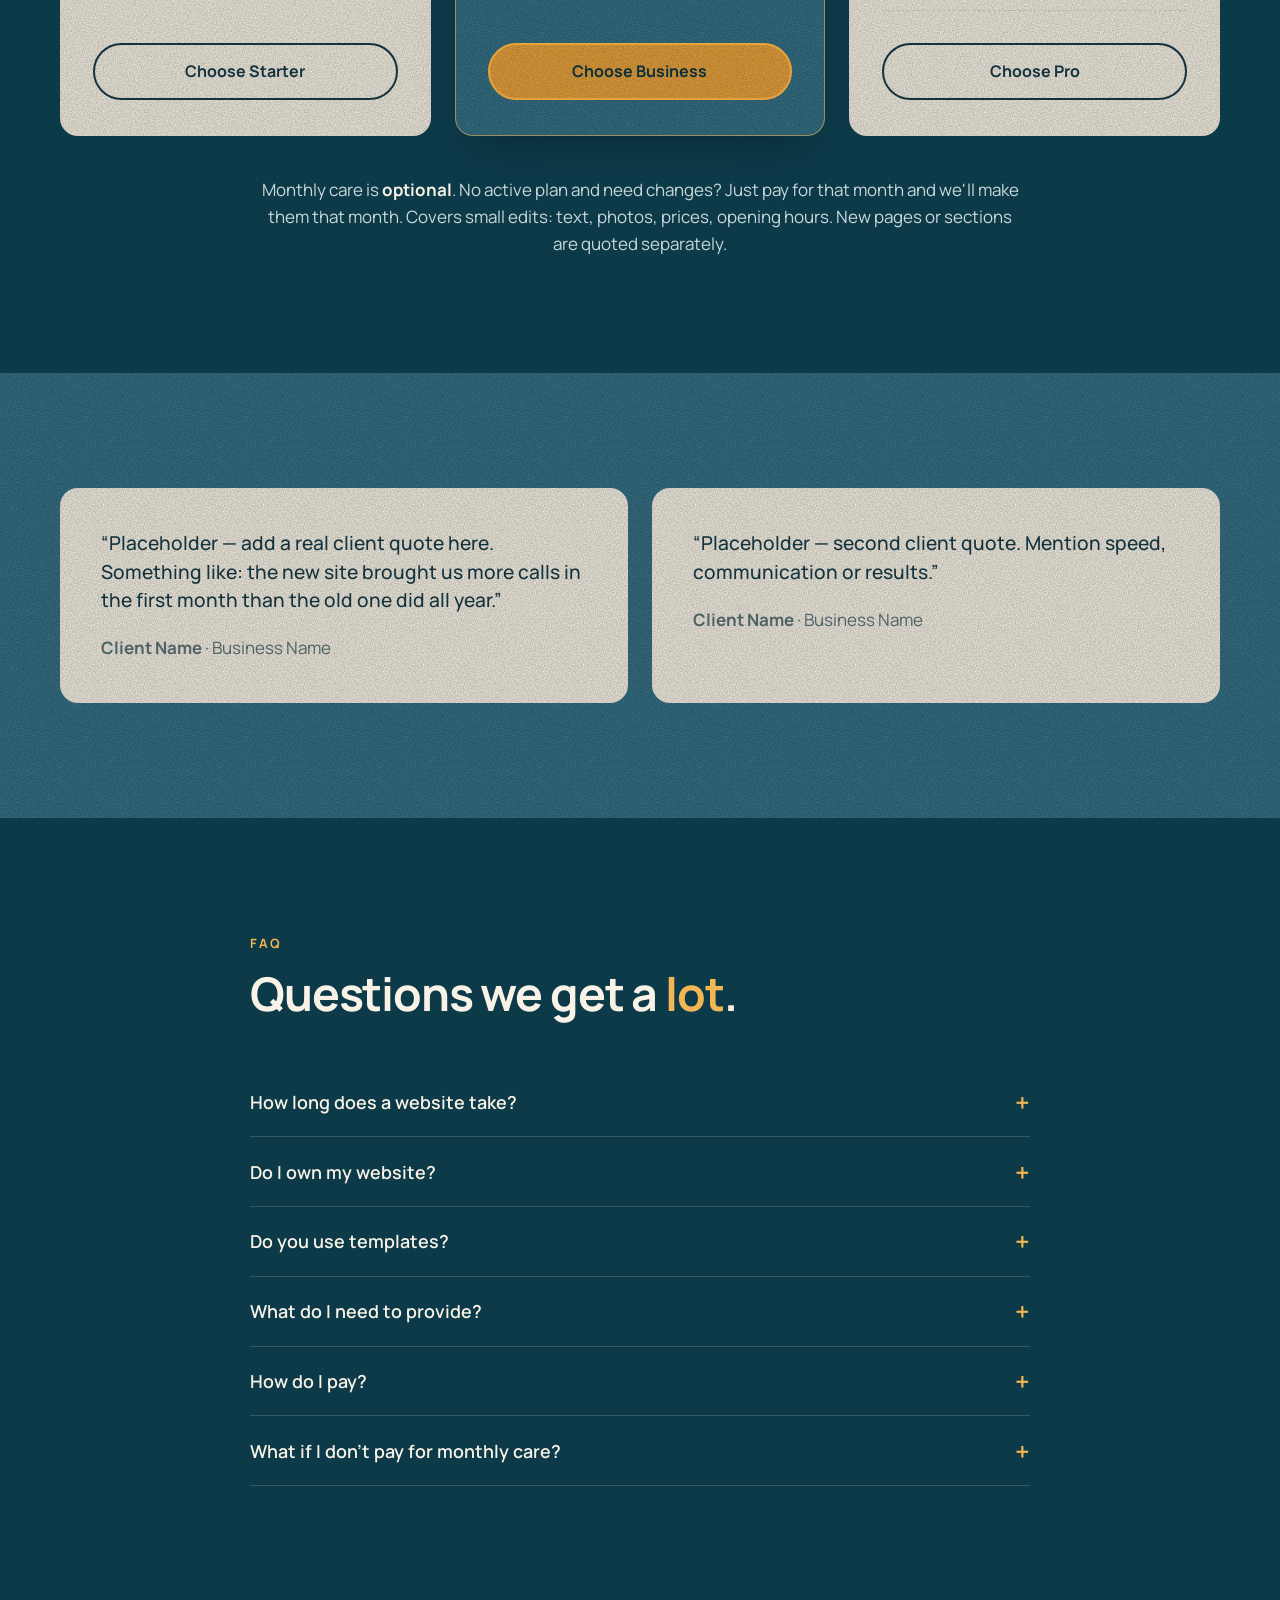
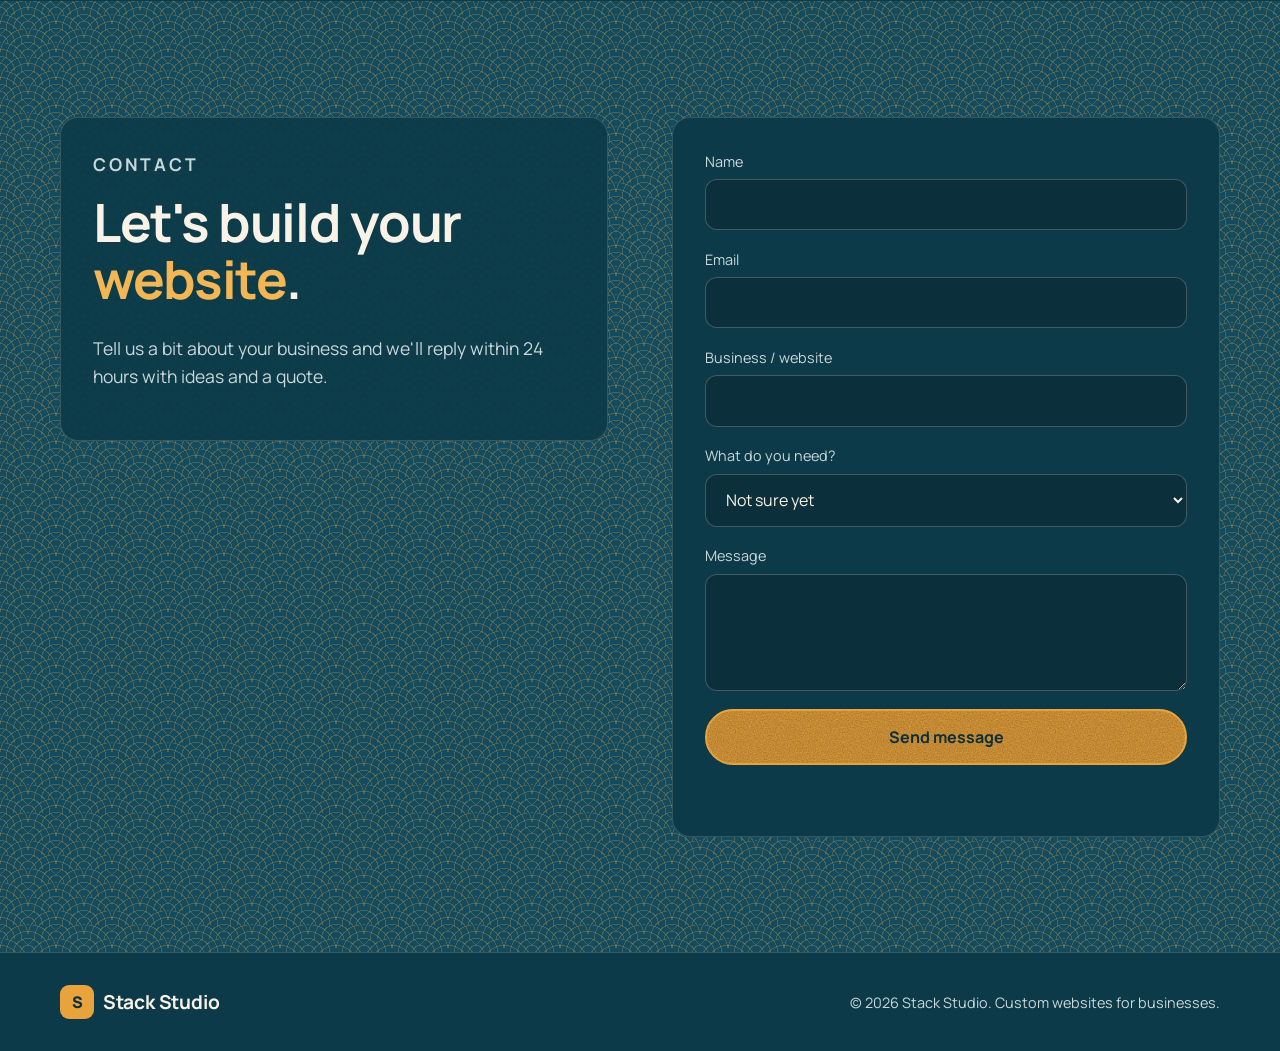
==== commit 98383eb5: "Switch preview to petrol, ivory and saffron with textures Co-Authored-By: Claude Opus 5.5 <noreply@a" ====
--- a/en/index.html
+++ b/en/index.html
@@ -11,11 +11,11 @@
   <link rel="alternate" hreflang="ro" href="../">
   <link rel="alternate" hreflang="en" href="./">
   <link rel="alternate" hreflang="x-default" href="../">
-  <link rel="icon" href="data:image/svg+xml,<svg xmlns='http://www.w3.org/2000/svg' viewBox='0 0 32 32'><rect width='32' height='32' rx='8' fill='%231f5c45'/><text x='16' y='22' font-size='16' font-family='Arial' font-weight='700' fill='white' text-anchor='middle'>S</text></svg>">
+  <link rel="icon" href="data:image/svg+xml,<svg xmlns='http://www.w3.org/2000/svg' viewBox='0 0 32 32'><rect width='32' height='32' rx='8' fill='%23134b5f'/><text x='16' y='22' font-size='16' font-family='Arial' font-weight='700' fill='white' text-anchor='middle'>S</text></svg>">
   <link rel="preconnect" href="https://fonts.googleapis.com">
   <link rel="preconnect" href="https://fonts.gstatic.com" crossorigin>
   <link href="https://fonts.googleapis.com/css2?family=Manrope:wght@400;500;600;700&family=Fraunces:opsz,wght@9..144,600&family=Plus+Jakarta+Sans:wght@600;700&family=Syne:wght@700&display=swap" rel="stylesheet">
-  <link rel="stylesheet" href="../styles.css?v=10">
+  <link rel="stylesheet" href="../styles.css?v=11">
 </head>
 <body>
 
@@ -99,7 +99,7 @@
                   <span class="sbh-ct"><span class="sbh-tr" data-k="cards.2.t" data-w="38" data-x="58" data-r="ink" data-head></span></span>
                   <span class="sbh-cd"><span class="sbh-tr" data-k="cards.2.d" data-w="38" data-x="59" data-r="soft"></span></span></div>
               </div>
-              <svg class="sbh-cursor sbh-tr" data-cursor viewBox="0 0 24 24"><path d="M4 2l16 10.5-7 1.3 4 7.7-3 1.5-4-7.7L4 20z" fill="#1B2620" stroke="#fff" stroke-width="1.5" stroke-linejoin="round"/></svg>
+              <svg class="sbh-cursor sbh-tr" data-cursor viewBox="0 0 24 24"><path d="M4 2l16 10.5-7 1.3 4 7.7-3 1.5-4-7.7L4 20z" fill="#0B2F3B" stroke="#fff" stroke-width="1.5" stroke-linejoin="round"/></svg>
             </div>
           </div>
           <div class="sbh-status">
@@ -317,6 +317,6 @@
     </div>
   </footer>
 
-  <script src="../script.js?v=10"></script>
+  <script src="../script.js?v=11"></script>
 </body>
 </html>
--- a/styles.css
+++ b/styles.css
@@ -3,13 +3,13 @@
    Change the brand in one place: the variables below.
    ========================================================== */
 :root {
-  /* Brand palette (lavender field) */
-  --mist: #b5d8de;          /* lightest aqua */
-  --sea: #93b9c1;           /* soft blue-green */
-  --stone: #6b929c;         /* muted teal */
-  --slate: #3f5f6e;         /* deep slate blue */
-  --purple: #7a6593;        /* dusty purple */
-  --lavender: #b8a7d9;      /* light lavender */
+  /* Legacy names, mapped to the petrol · ivory · saffron palette (see the theme at the end) */
+  --mist: #c9d8d9;          /* soft petrol grey */
+  --sea: #c9d8d9;           /* soft petrol grey */
+  --stone: #134b5f;         /* petrol */
+  --slate: #0d3a49;         /* deep petrol */
+  --purple: #e8a33d;        /* saffron */
+  --lavender: #f2b654;      /* bright saffron */
 
   --accent: var(--slate);   /* buttons, logo on light backgrounds */
   --accent-ink: #ffffff;
@@ -21,8 +21,8 @@
   --bg-tint: #e4eff1;
   --card: #ffffff;
   --line: #d3e2e5;
-  --dark: #1c2c34;
-  --dark-soft: #253a44;
+  --dark: #0d3a49;
+  --dark-soft: #0b2f3b;
   --radius: 18px;
   --font-head: "Space Grotesk", system-ui, sans-serif;
   --font-body: "Inter", system-ui, sans-serif;
@@ -150,7 +150,7 @@
 .section--tint { background: var(--bg-tint); }
 .section--dark { background: var(--dark); color: #f3f3f3; }
 /* On dark green backgrounds, swap the accent to a light green so it stays readable */
-.section--dark, .plan--featured, .footer { --accent: var(--accent-light); --accent-ink: #1c2c34; --highlight: var(--lavender); }
+.section--dark, .plan--featured, .footer { --accent: var(--accent-light); --accent-ink: #0b2f3b; --highlight: var(--lavender); }
 .section--dark .btn--ghost { color: #fff; border-color: #fff; }
 .section__head { margin-bottom: 3rem; max-width: 720px; }
 
@@ -417,132 +417,189 @@
 }
 
 /* ==========================================================
-   FOREST & CREAM THEME — calm, trustworthy.
-   Overrides the earlier styles; edit the colors here.
+   PETROL · IVORY · SAFFRON THEME (60-30-10)
+   60% petrol background, 30% ivory, 10% saffron accent.
+   All text pairs meet WCAG AA (4.5:1).
    ========================================================== */
 :root {
-  --f-cream: #f6f4ee;   /* page background */
-  --f-ink: #1b2620;     /* text, projects section */
-  --f-green: #1f5c45;   /* logo, buttons, accent words */
-  --f-bronze: #8a6424;  /* small labels on light */
-  --f-gold: #d9c27a;    /* labels and buttons on dark */
-  --f-deep: #15221c;    /* dark sections */
-
-  --accent: var(--f-green);
-  --accent-ink: #ffffff;
-  --highlight: var(--f-bronze);
-  --accent-light: var(--f-gold);
-  --ink: var(--f-ink);
-  --ink-soft: #56615b;
-  --bg: var(--f-cream);
-  --bg-tint: #ece8dd;
-  --card: #ffffff;
-  --line: #e2ded2;
-  --dark: var(--f-deep);
-  --dark-soft: #1e2e26;
+  --p-petrol: #134b5f;       /* 60%: page background */
+  --p-petrol-deep: #0d3a49;  /* alternating sections */
+  --p-petrol-ink: #0b2f3b;   /* text on saffron, inputs */
+  --p-ivory: #f8f3e6;        /* 30%: cards, text on petrol */
+  --p-mist: #c9d8d9;         /* secondary text on petrol */
+  --p-saffron: #e8a33d;      /* 10%: buttons, labels, highlights */
+  --p-saffron-text: #f2b654; /* small saffron text on petrol */
+  --p-card-ink: #13323d;     /* text in ivory cards */
+  --p-card-soft: #4e6266;    /* secondary text in ivory cards */
+  --p-card-gold: #8a5a0b;    /* gold text on ivory */
+
+  --noise-light: url("data:image/svg+xml,%3Csvg xmlns='http://www.w3.org/2000/svg' width='160' height='160'%3E%3Cfilter id='n'%3E%3CfeTurbulence type='fractalNoise' baseFrequency='.85' numOctaves='2' stitchTiles='stitch'/%3E%3CfeColorMatrix values='0 0 0 0 1 0 0 0 0 1 0 0 0 0 1 .22 0 0 0 0'/%3E%3C/filter%3E%3Crect width='100%25' height='100%25' filter='url(%23n)'/%3E%3C/svg%3E");
+  --noise-dark: url("data:image/svg+xml,%3Csvg xmlns='http://www.w3.org/2000/svg' width='160' height='160'%3E%3Cfilter id='n'%3E%3CfeTurbulence type='fractalNoise' baseFrequency='.85' numOctaves='2' stitchTiles='stitch'/%3E%3CfeColorMatrix values='0 0 0 0 0 0 0 0 0 0 0 0 0 0 0 .32 0 0 0 0'/%3E%3C/filter%3E%3Crect width='100%25' height='100%25' filter='url(%23n)'/%3E%3C/svg%3E");
+
+  --accent: var(--p-saffron);
+  --accent-ink: var(--p-petrol-ink);
+  --highlight: var(--p-saffron-text);
+  --accent-light: var(--p-saffron-text);
+  --ink: var(--p-ivory);
+  --ink-soft: var(--p-mist);
+  --bg: var(--p-petrol);
+  --bg-tint: var(--p-petrol-deep);
+  --card: var(--p-ivory);
+  --line: rgba(248, 243, 230, .16);
+  --dark: var(--p-petrol-deep);
+  --dark-soft: var(--p-petrol-ink);
   --font-head: "Manrope", system-ui, sans-serif;
   --font-body: "Manrope", system-ui, sans-serif;
   --radius: 18px;
-  --shadow: 0 18px 40px -22px rgba(21, 34, 28, .35);
-}
+  --shadow: 0 20px 44px -24px rgba(3, 20, 26, .6);
+}
+
+/* 1. Petrol velvet: main page background */
+body { background-color: var(--p-petrol); background-image: var(--noise-light); color: var(--p-ivory); }
 
 /* Type */
 h1, h2, h3 { font-weight: 700; letter-spacing: -.025em; line-height: 1.08; }
 h2 { font-size: clamp(2.1rem, 4.4vw, 3.3rem); }
 h3 { font-size: 1.25rem; }
-h1 em, h2 em { font-style: normal; color: var(--f-green); }
+h1 em, h2 em { font-style: normal; color: var(--p-saffron-text); }
+.hl { color: var(--p-saffron-text); }
+.hl::after { display: none; }
 .eyebrow { font-family: var(--font-body); font-weight: 700; font-size: .8rem; letter-spacing: .16em; color: var(--highlight); }
-.hl { color: var(--f-green); }
-.hl::after { display: none; }
-
-/* Buttons */
-.btn { font-weight: 600; }
-.btn:hover { background: #184a37; border-color: #184a37; box-shadow: 0 10px 24px -12px rgba(31, 92, 69, .7); }
-.btn--ghost { color: var(--ink); border-color: var(--ink); background: transparent; }
-.btn--ghost:hover { background: var(--ink); border-color: var(--ink); color: var(--f-cream); box-shadow: none; }
-
-/* Dark sections: gold labels and gold buttons with dark text */
-.section--dark, .plan--featured, .footer {
-  --accent: var(--f-gold); --accent-ink: var(--f-deep); --highlight: var(--f-gold);
-}
-.section--dark { background: var(--f-deep); color: var(--f-cream); }
-.section--dark h2 em { color: var(--f-gold); }
-.section--dark .btn:hover, .plan--featured .btn:hover { background: #e6d394; border-color: #e6d394; box-shadow: none; }
-.section--dark .btn--ghost { color: var(--f-cream); border-color: rgba(246, 244, 238, .45); }
-
-/* Nav: light */
-.nav { background: rgba(246, 244, 238, .92); }
-.logo { color: var(--ink); font: 700 1.2rem var(--font-head); letter-spacing: -.01em; }
-.logo__mark { background: var(--f-green); color: #fff; border-radius: 9px; font: 700 1rem var(--font-head); }
-.nav__links a:not(.btn) { color: var(--ink-soft); }
-.nav__links a:not(.btn):hover { color: var(--ink); }
-.lang a.is-active { background: var(--f-green); color: #fff; }
-
-/* Hero: light, with the build animation */
+
+/* 5. Saffron grain: primary buttons */
+.btn { background-color: var(--p-saffron); background-image: var(--noise-dark); border-color: var(--p-saffron); color: var(--p-petrol-ink); font-weight: 700; }
+.btn:hover { background-color: var(--p-saffron-text); border-color: var(--p-saffron-text); box-shadow: 0 10px 24px -12px rgba(232, 163, 61, .6); }
+.btn--ghost { background: transparent; color: var(--p-ivory); border-color: rgba(248, 243, 230, .55); }
+.btn--ghost:hover { background: var(--p-ivory); color: var(--p-card-ink); border-color: var(--p-ivory); box-shadow: none; }
+.nav__links .btn { color: var(--p-petrol-ink); }
+
+/* Ivory surfaces switch to dark text */
+.card, .plan:not(.plan--featured), .quote, .strip {
+  --ink: var(--p-card-ink); --ink-soft: var(--p-card-soft); --highlight: var(--p-card-gold);
+  --line: rgba(19, 50, 61, .14);
+  color: var(--p-card-ink);
+}
+/* 2. Ivory paper: cards and the ivory band */
+.card, .plan:not(.plan--featured), .quote, .strip { background-color: var(--p-ivory); background-image: var(--noise-dark); }
+.card, .plan:not(.plan--featured), .quote { border-color: transparent; }
+.plan:not(.plan--featured) .btn--ghost, .card .btn--ghost { color: var(--p-card-ink); border-color: var(--p-card-ink); }
+.plan:not(.plan--featured) .btn--ghost:hover { background: var(--p-card-ink); color: var(--p-ivory); }
+
+/* Nav */
+.nav { background: rgba(13, 58, 73, .92); }
+.nav.is-scrolled { border-color: var(--line); }
+.logo { color: var(--p-ivory); font: 700 1.2rem var(--font-head); letter-spacing: -.01em; }
+.logo__mark { background: var(--p-saffron); color: var(--p-petrol-ink); border-radius: 9px; font: 800 1rem var(--font-head); }
+.nav__links a:not(.btn) { color: var(--p-mist); }
+.nav__links a:not(.btn):hover { color: var(--p-ivory); }
+.nav__toggle span { background: var(--p-ivory); }
+.lang { background: rgba(248, 243, 230, .07); border-color: var(--line); }
+.lang a { color: var(--p-mist); }
+.lang a:hover { color: var(--p-ivory); }
+.lang a.is-active { background: var(--p-saffron); color: var(--p-petrol-ink); }
+@media (max-width: 760px) { .nav__links { background: var(--p-petrol-deep); } }
+
+/* Hero (on petrol velvet) with the build animation */
 .hero--build .hero__title { font-size: clamp(2.6rem, 5.2vw, 4.4rem); max-width: 14ch; }
-.sbh-step.active .n { background: var(--f-green); color: #fff; }
+.sbh-step { color: var(--p-mist); border-top-color: var(--line); }
+.sbh-step.done, .sbh-step.active { color: var(--p-ivory); }
 .sbh-step .n { font-family: var(--font-body); }
-.sbh-live { background: #e3eee8; color: var(--f-green); }
-.sbh-bar i { background: var(--f-green); }
-@keyframes sbhPulse { 0% { box-shadow: 0 0 0 0 rgba(31, 92, 69, .4); } 100% { box-shadow: 0 0 0 1.6cqw rgba(31, 92, 69, 0); } }
-
-/* Green band under the hero */
-.strip { background: var(--f-green); color: var(--f-cream); padding: 28px 0; }
+.sbh-step.done .n { background: rgba(248, 243, 230, .12); color: var(--p-ivory); }
+.sbh-step.active .n { background: var(--p-saffron); color: var(--p-petrol-ink); }
+.sbh-step .d { color: var(--p-mist); }
+.sbh-browser { box-shadow: 0 30px 80px -20px rgba(3, 20, 26, .7), 0 0 0 1px rgba(248, 243, 230, .12); }
+.sbh-chrome { background: #f1ecdf; border-bottom-color: #e2dccb; }
+.sbh-dots i { background: #d8d0bd; }
+.sbh-url { border-color: #e2dccb; color: var(--p-card-soft); }
+.sbh-caret { background: var(--p-card-ink); }
+.sbh-live { background: #fbebd0; color: var(--p-card-gold); }
+.sbh-status { color: var(--p-mist); }
+.sbh-status b { color: var(--p-ivory); }
+.sbh-bar { background: rgba(248, 243, 230, .15); }
+.sbh-bar i { background: var(--p-saffron); }
+@keyframes sbhPulse { 0% { box-shadow: 0 0 0 0 rgba(232, 163, 61, .45); } 100% { box-shadow: 0 0 0 1.6cqw rgba(232, 163, 61, 0); } }
+
+/* Ivory band under the hero */
+.strip { padding: 28px 0; }
 .strip__list { list-style: none; margin: 0; padding: 0; display: grid; grid-template-columns: repeat(3, 1fr); gap: 1.5rem; }
 .strip__item { display: flex; align-items: center; gap: 14px; }
-.strip__item svg { flex: none; width: 26px; height: 26px; }
-.strip__item strong { display: block; font: 700 1.15rem/1.15 var(--font-head); }
-.strip__item span { font-size: .88rem; color: rgba(246, 244, 238, .78); }
+.strip__item svg { flex: none; width: 26px; height: 26px; stroke: var(--p-petrol); }
+.strip__item strong { display: block; font: 700 1.15rem/1.15 var(--font-head); color: var(--p-card-ink); }
+.strip__item span { font-size: .88rem; color: var(--p-card-soft); }
 @media (max-width: 760px) { .strip__list { grid-template-columns: 1fr; gap: 1rem; } }
 
 /* Service cards */
-.card { border-color: var(--line); }
-.card__icon { background: var(--bg-tint); color: var(--f-green); border-radius: 12px; }
-
-/* Projects: dark forest */
-#work.section--dark { background: var(--f-ink); }
-.filter { color: rgba(246, 244, 238, .7); border-color: rgba(246, 244, 238, .22); }
-.filter:hover { color: var(--f-cream); border-color: rgba(246, 244, 238, .55); }
-.work__meta p { color: rgba(246, 244, 238, .65); }
+.card:hover { box-shadow: var(--shadow); }
+.card__icon { background: rgba(19, 75, 95, .1); color: var(--p-petrol); border-radius: 12px; }
+
+/* Alternating deeper sections */
+.section--tint, .section--dark { background: var(--p-petrol-deep); color: var(--p-ivory); }
+.section--dark .btn--ghost { color: var(--p-ivory); border-color: rgba(248, 243, 230, .55); }
+
+/* Projects */
+.filter { color: var(--p-mist); border-color: rgba(248, 243, 230, .28); }
+.filter:hover { color: var(--p-ivory); border-color: rgba(248, 243, 230, .6); }
+.filter.is-active { background: var(--p-saffron); border-color: var(--p-saffron); color: var(--p-petrol-ink); }
+.work__meta h3 { color: var(--p-ivory); }
+.work__meta p { color: var(--p-mist); }
 
 /* Process */
-.step { border-top: 2px solid var(--f-green); }
-.step__n { font-family: var(--font-body); color: var(--f-bronze); }
+.step { border-top: 1px solid rgba(248, 243, 230, .3); }
+.step__n { font-family: var(--font-body); color: var(--p-saffron-text); }
+.step p { color: var(--p-mist); }
 
 /* Pricing */
-.plan { border-color: var(--line); }
 .plan li { border-bottom-color: var(--line); }
-.plan li::before { color: var(--f-green); }
-.plan--featured { background: var(--f-deep); border-color: var(--f-deep); }
-.plan--featured li { border-color: rgba(246, 244, 238, .12); }
-.plan--featured li::before { color: var(--f-gold); }
-.plan--featured .plan__price small, .plan--featured .plan__desc { color: rgba(246, 244, 238, .65); }
-.plan__monthly { color: var(--f-bronze); font-family: var(--font-body); }
-.plan--featured .plan__monthly { color: var(--f-gold); }
+.plan li::before { color: var(--p-card-gold); }
+.plan__monthly { color: var(--p-card-gold); font-family: var(--font-body); }
+.plan--featured { background-color: var(--p-petrol); background-image: var(--noise-light); border: 1px solid rgba(242, 182, 84, .55); color: var(--p-ivory); }
+.plan--featured li { border-color: var(--line); }
+.plan--featured li::before, .plan--featured .plan__monthly { color: var(--p-saffron-text); }
+.plan--featured .plan__price small, .plan--featured .plan__desc { color: var(--p-mist); }
+.plan__badge { background: var(--p-saffron); color: var(--p-petrol-ink); }
+.pricing__note { color: var(--p-mist); }
+.pricing__note strong { color: var(--p-ivory); }
 
 /* Testimonials and FAQ */
-.quote { border-color: var(--line); }
 .quote p { font: 500 1.2rem/1.5 var(--font-body); letter-spacing: 0; }
-.faq summary { font: 600 1.12rem var(--font-head); }
-.faq summary::after { color: var(--f-green); }
+.quote footer { color: var(--p-card-soft); }
+.faq details { border-bottom-color: var(--line); }
+.faq summary { font: 600 1.12rem var(--font-head); color: var(--p-ivory); }
+.faq summary::after { color: var(--p-saffron-text); }
+.faq details p { color: var(--p-mist); }
 .container--narrow h2 { font-size: clamp(2rem, 4vw, 2.9rem); }
 
-/* Contact form on dark */
-.form { background: var(--dark-soft); }
-.form label { color: rgba(246, 244, 238, .72); }
-.form input, .form select, .form textarea { background: #101a15; border-color: #2c3d34; }
-.form__status { color: var(--f-gold); }
-.contact__intro > p { color: rgba(246, 244, 238, .72); }
+/* 3. Petrol art deco: only the Contact section */
+#contact.section--dark {
+  background-color: var(--p-petrol);
+  background-image: repeating-radial-gradient(circle at 50% 100%, rgba(232, 163, 61, .28) 0 1px, transparent 1px 7px),
+                    repeating-radial-gradient(circle at 50% 100%, rgba(232, 163, 61, .28) 0 1px, transparent 1px 7px);
+  background-size: 56px 28px;
+  background-position: 0 0, 28px 14px;
+}
+/* Solid panels so text and fields stay easy to read on the pattern */
+.contact__intro { background: rgba(13, 58, 73, .92); border: 1px solid var(--line); border-radius: var(--radius); padding: 2rem; }
+.contact__intro > p { color: var(--p-mist); }
+.form { background: var(--p-petrol-deep); border: 1px solid var(--line); }
+.form label { color: var(--p-mist); }
+.form input, .form select, .form textarea { background: var(--p-petrol-ink); border-color: rgba(248, 243, 230, .22); color: var(--p-ivory); }
+.form input:focus, .form select:focus, .form textarea:focus { border-color: var(--p-saffron); }
+.form__status { color: var(--p-saffron-text); }
 
 /* Footer */
-.footer { background: var(--f-deep); color: rgba(246, 244, 238, .55); border-top-color: rgba(246, 244, 238, .08); }
-.footer .logo { color: var(--f-cream); }
-
-/* Page background glows in forest tones */
+.footer { background: var(--p-petrol-deep); color: var(--p-mist); border-top-color: var(--line); }
+.footer .logo { color: var(--p-ivory); }
+
+/* Soft glows over the velvet, in petrol tones (no saffron) */
 body::before {
   background:
-    radial-gradient(38vmax 38vmax at 8% 0%,   rgba(31, 92, 69, .13), transparent 70%),
-    radial-gradient(34vmax 34vmax at 100% 55%, rgba(217, 194, 122, .26), transparent 70%),
-    radial-gradient(30vmax 30vmax at 20% 100%, rgba(138, 100, 36, .08), transparent 70%);
-}
-body::after { background-image: radial-gradient(circle at 1px 1px, rgba(31, 92, 69, .2) 1.1px, transparent 0); }
+    radial-gradient(38vmax 38vmax at 8% 0%,   rgba(201, 216, 217, .10), transparent 70%),
+    radial-gradient(34vmax 34vmax at 100% 55%, rgba(13, 58, 73, .55), transparent 70%),
+    radial-gradient(30vmax 30vmax at 20% 100%, rgba(201, 216, 217, .07), transparent 70%);
+}
+body::after { background-image: radial-gradient(circle at 1px 1px, rgba(248, 243, 230, .16) 1.1px, transparent 0); }
+
+/* Dark sections: same saffron accent (replaces the old lavender override) */
+.section--dark, .section--tint, .plan--featured, .footer {
+  --accent: var(--p-saffron); --accent-ink: var(--p-petrol-ink); --highlight: var(--p-saffron-text);
+}
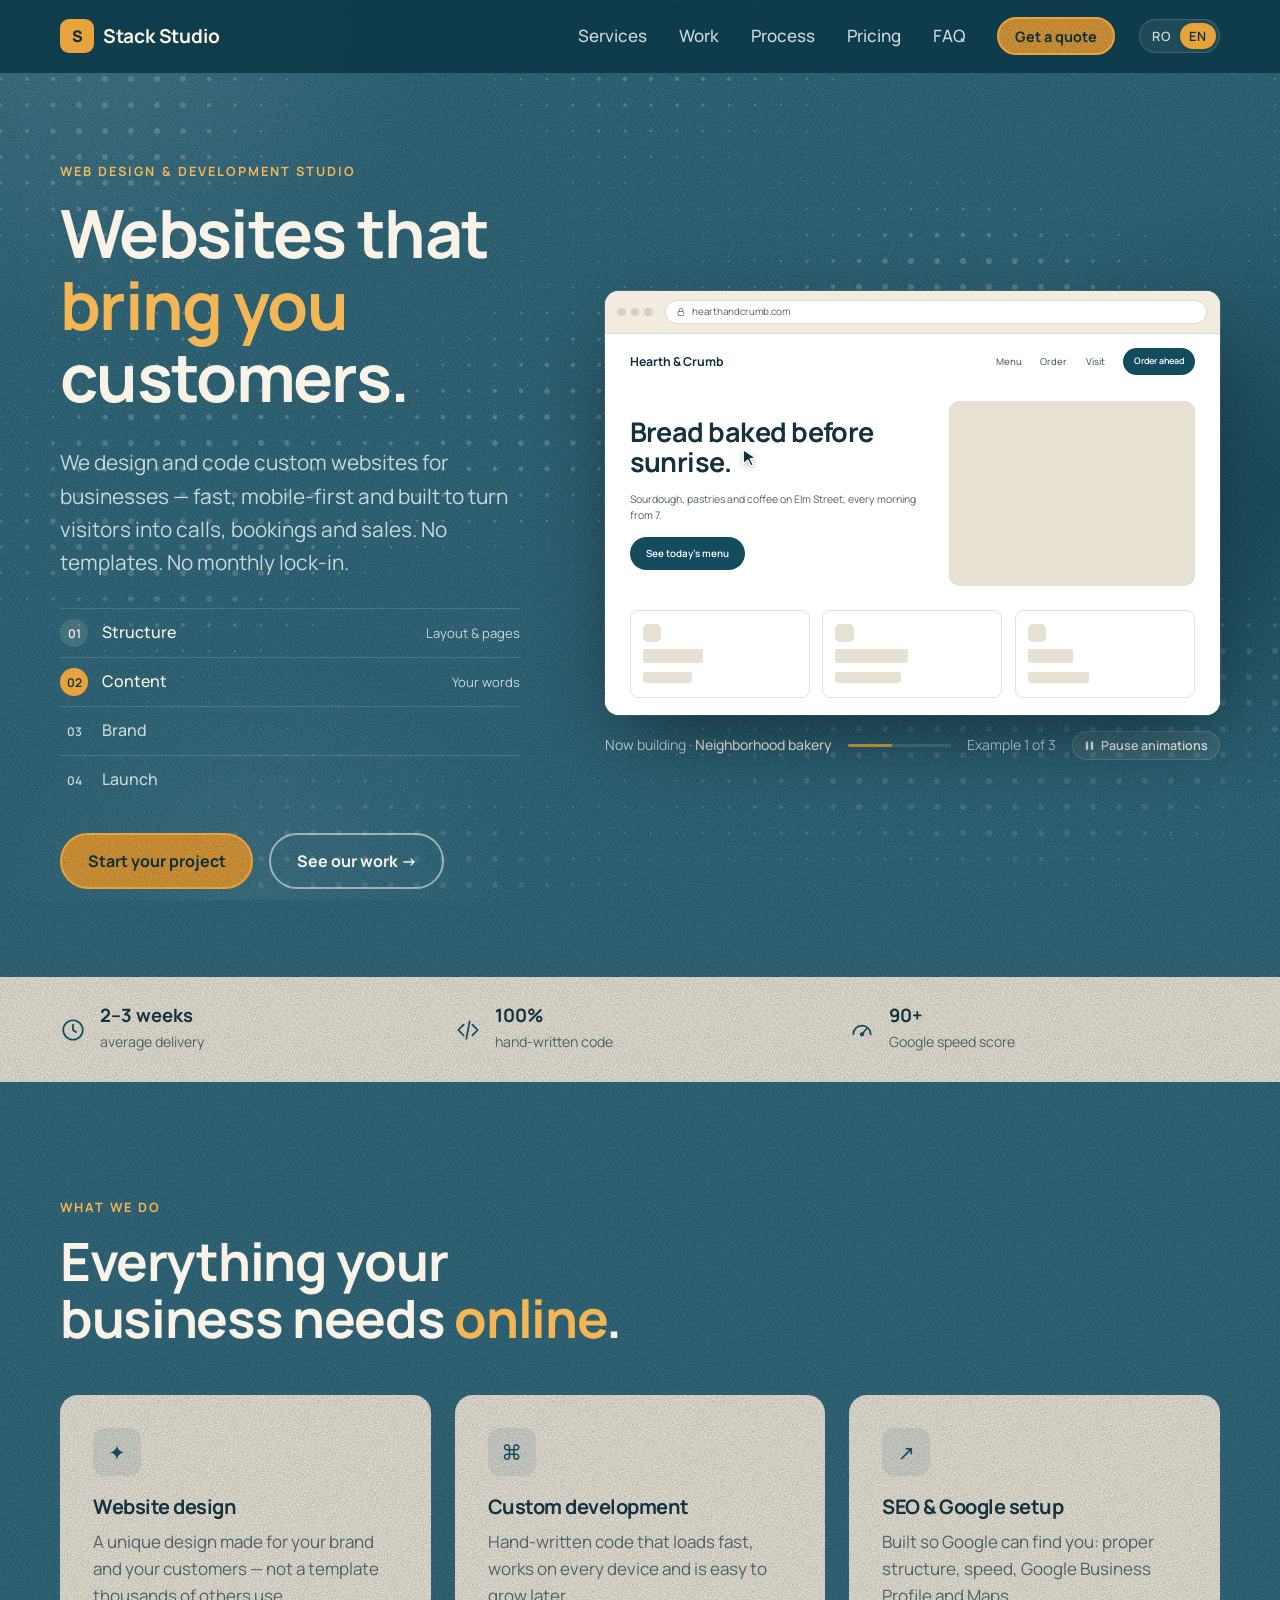
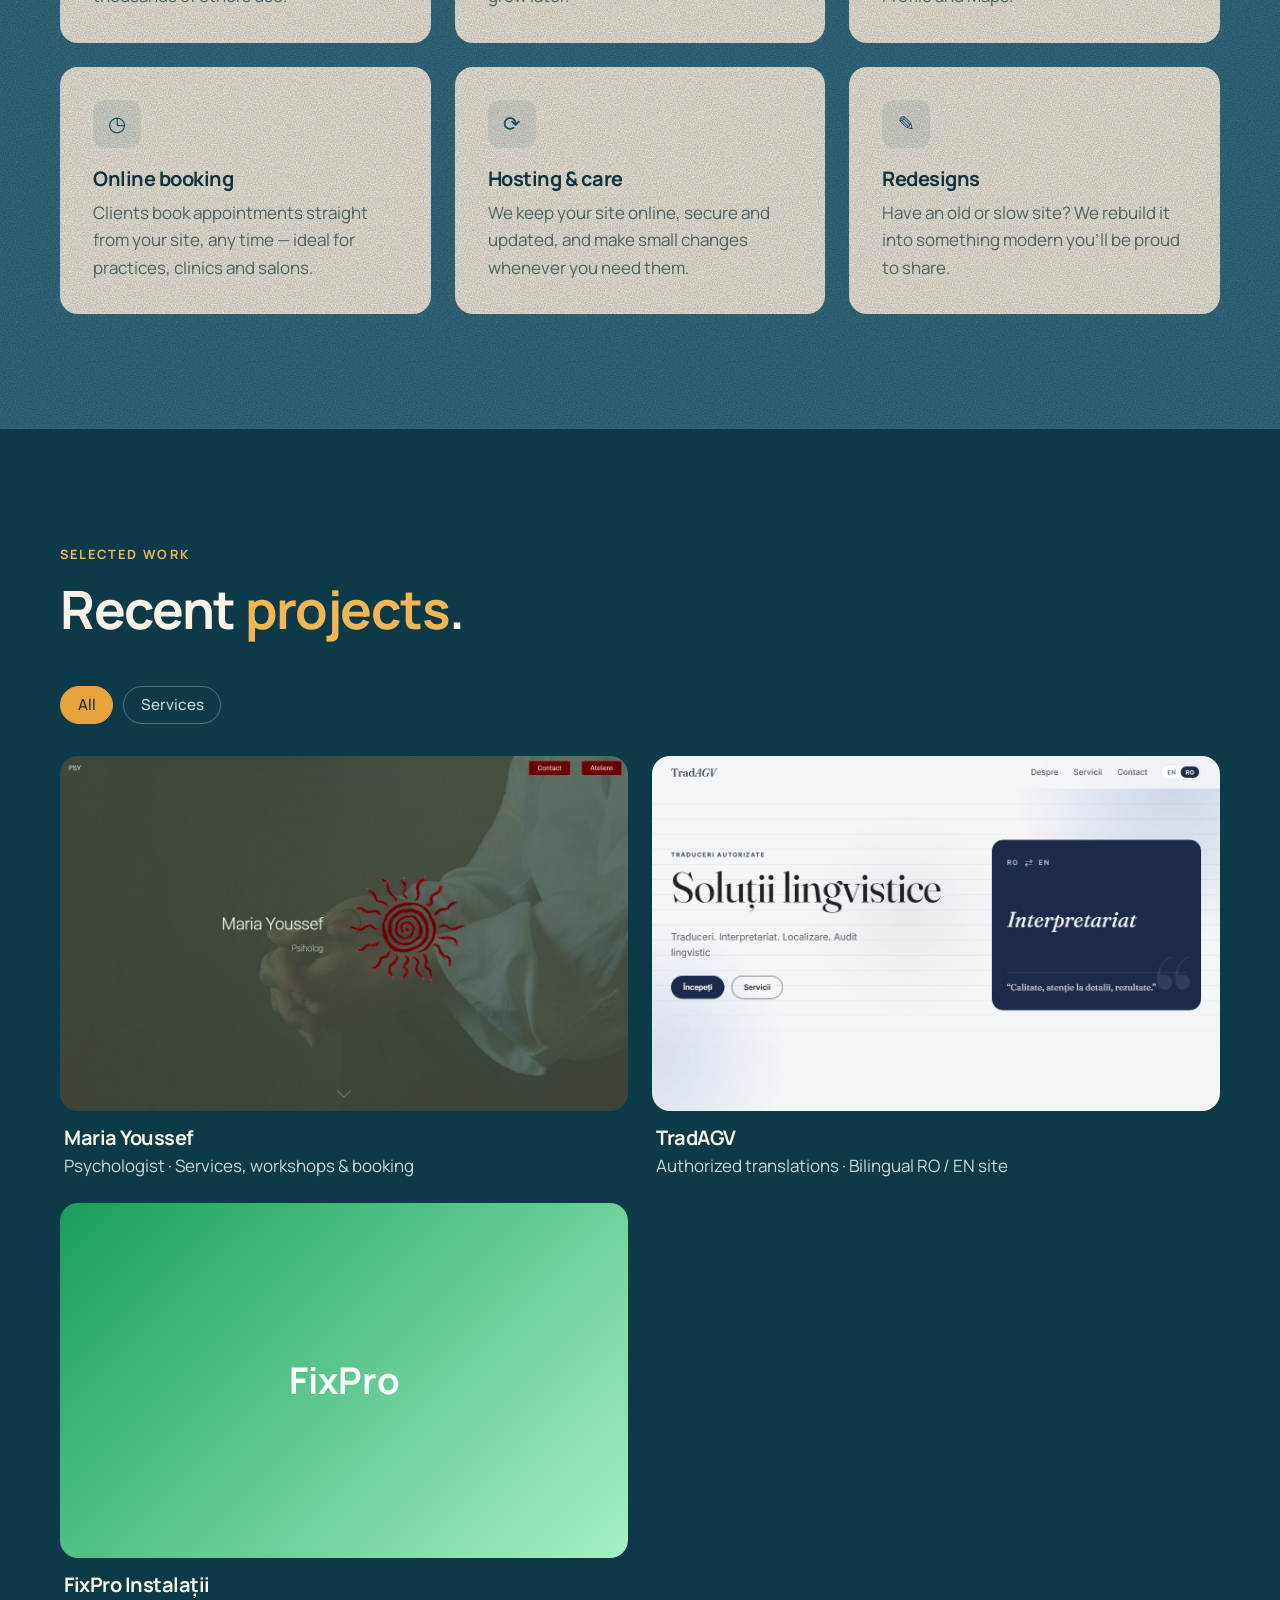
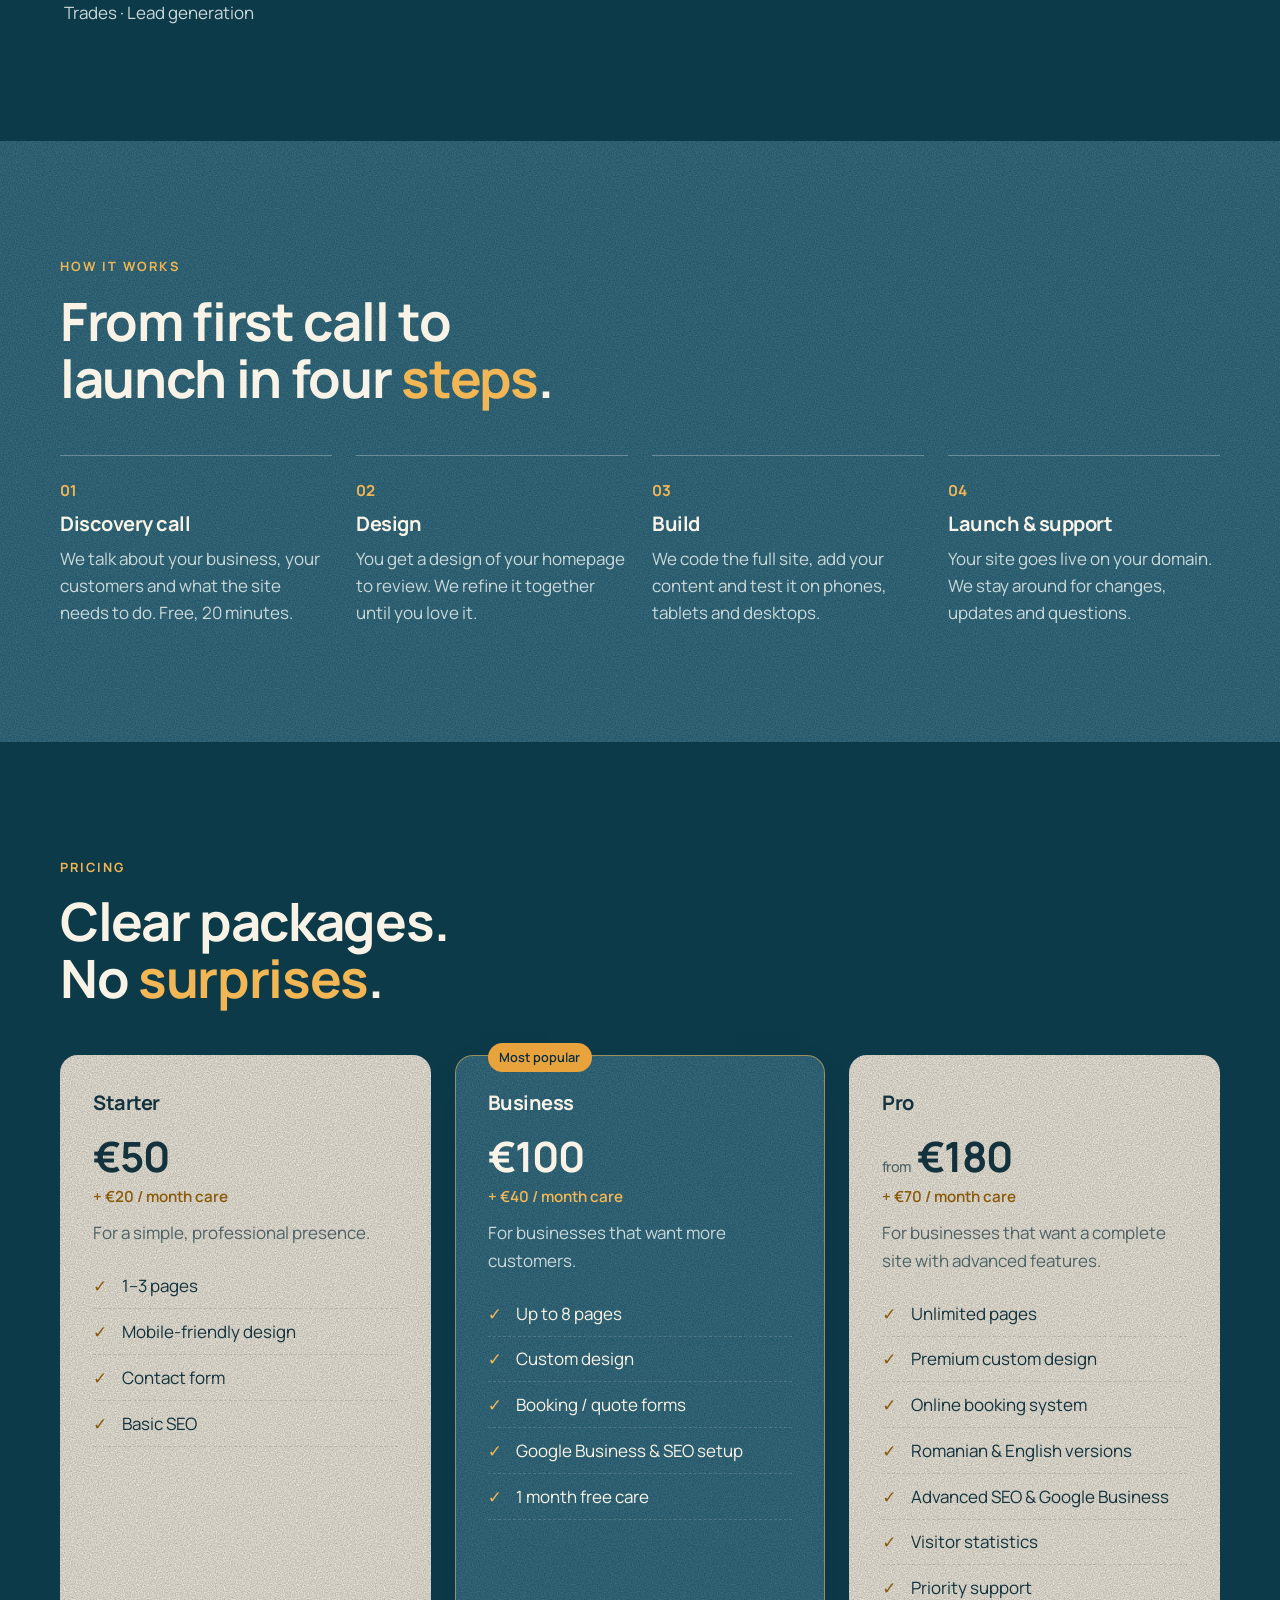
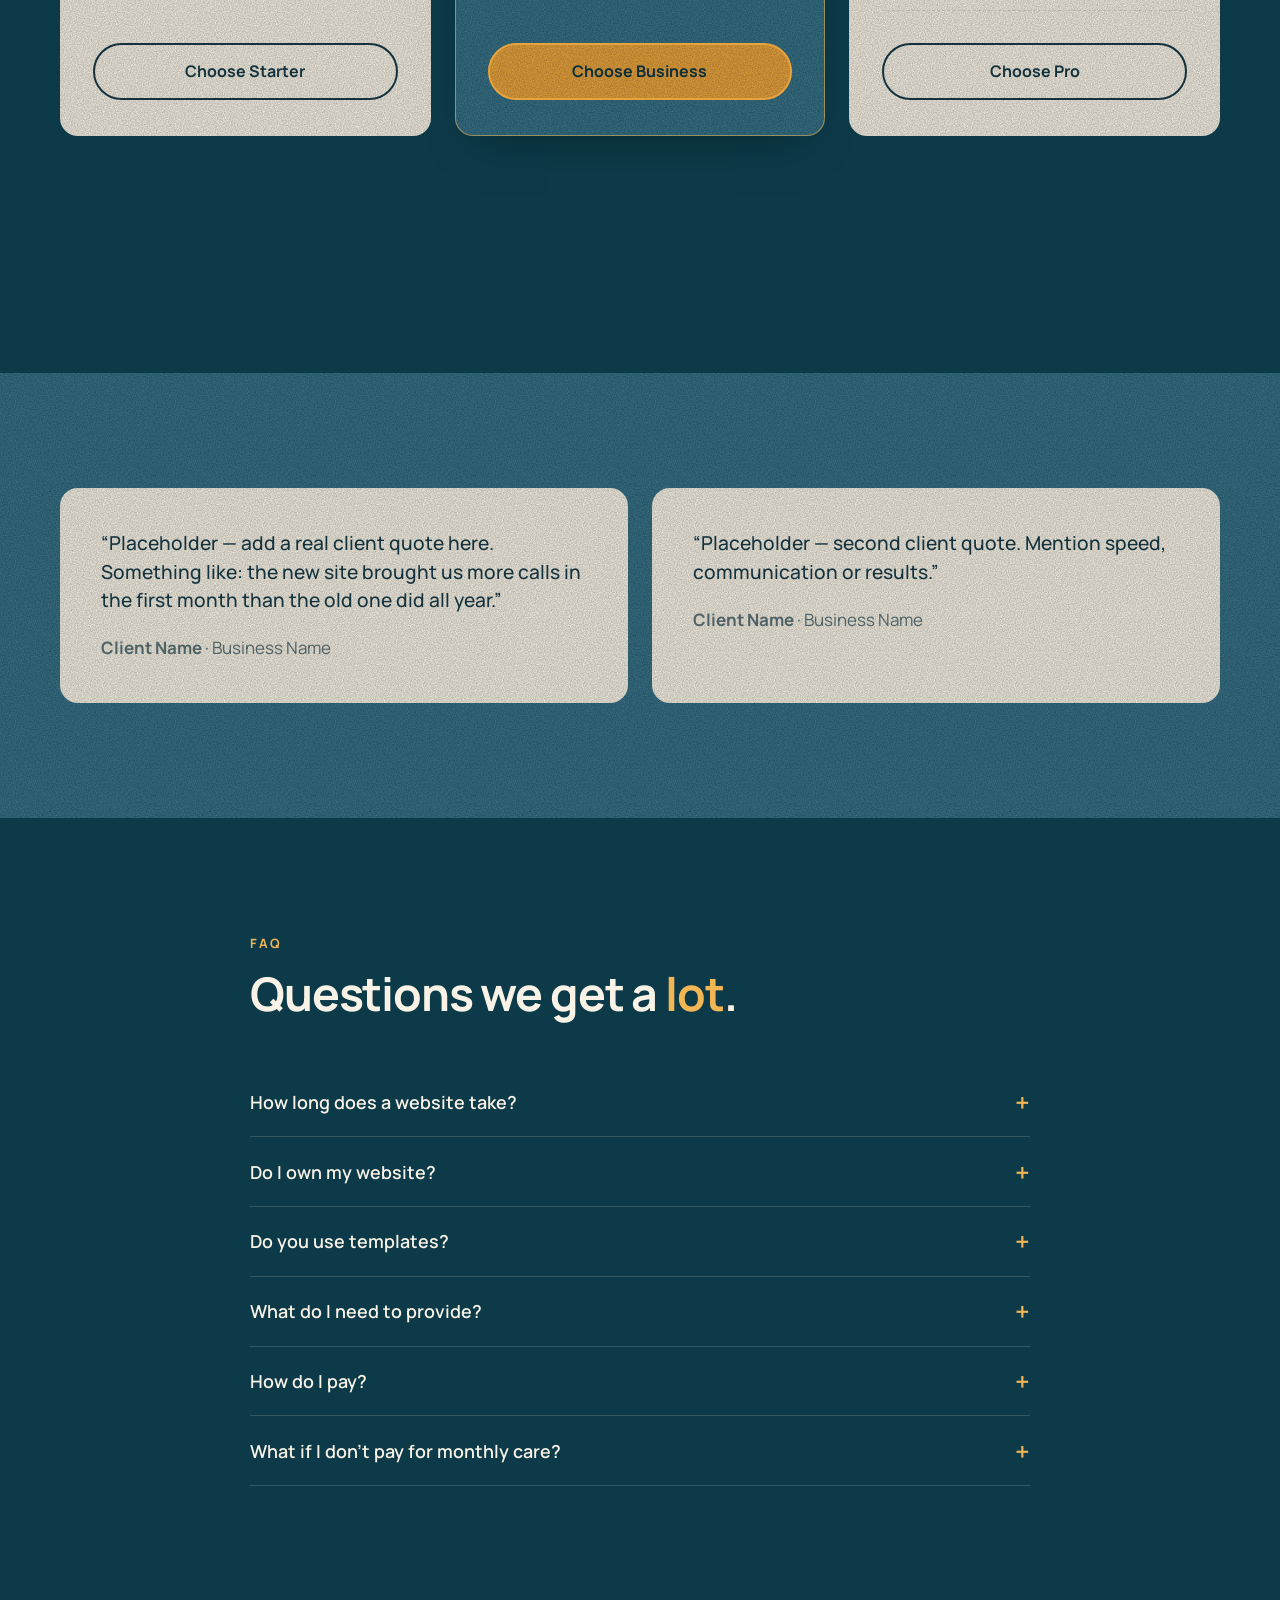
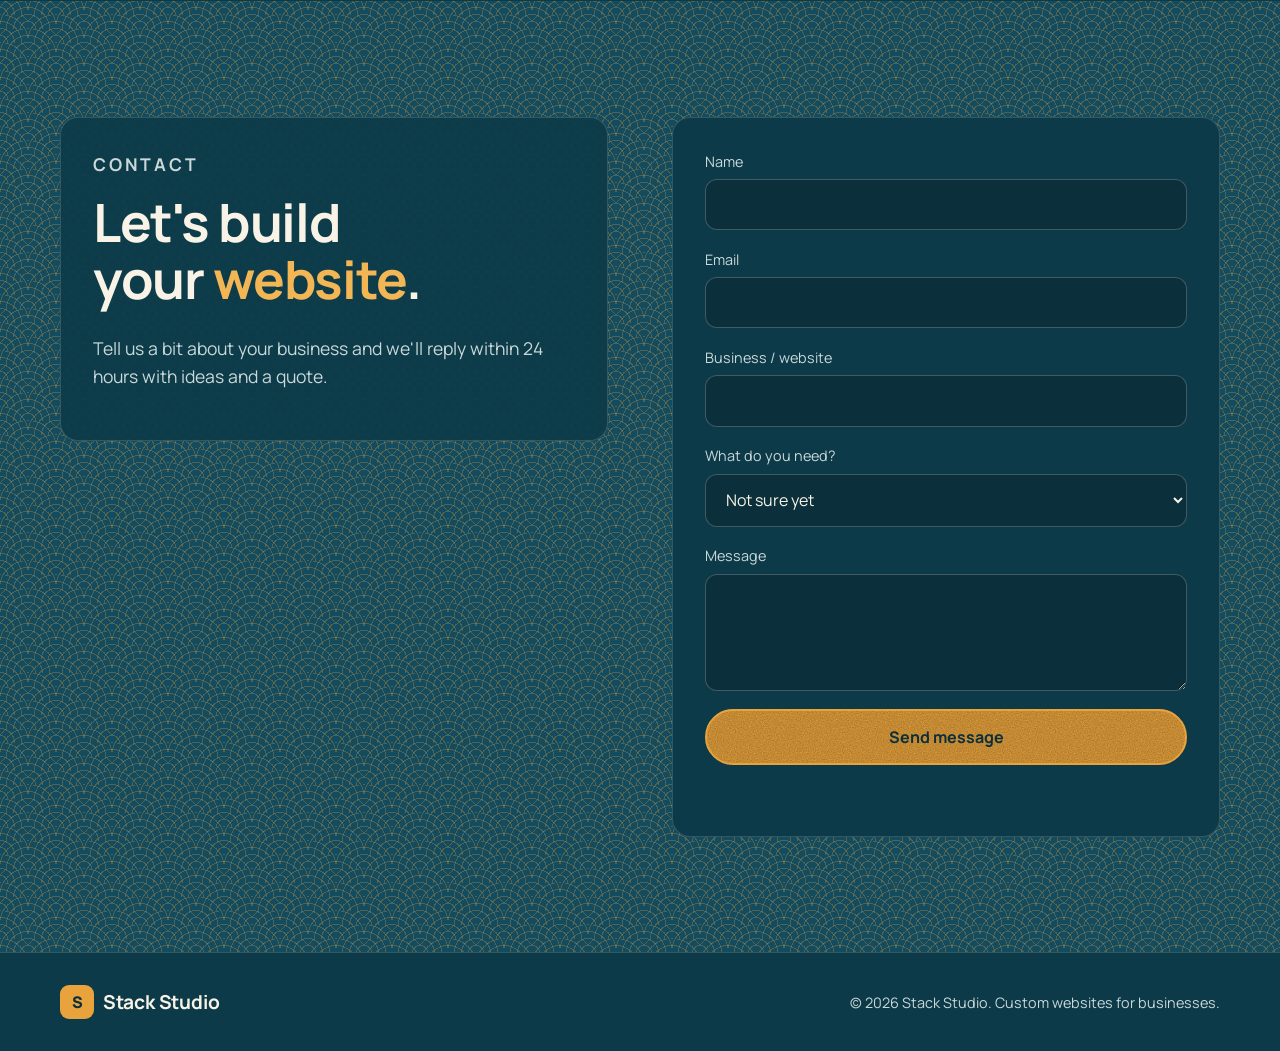
==== commit bd19fe04: "Fix Web Interface Guidelines review findings Skip link, visible focus, pause control for looping ani" ====
--- a/en/index.html
+++ b/en/index.html
@@ -3,6 +3,7 @@
 <head>
   <meta charset="utf-8">
   <meta name="viewport" content="width=device-width, initial-scale=1">
+  <meta name="theme-color" content="#134B5F">
   <title>Stack Studio — Websites that bring you customers</title>
   <meta name="description" content="Stack Studio designs and builds fast, modern, custom websites for businesses.">
   <meta property="og:title" content="Stack Studio — Websites that bring you customers">
@@ -15,14 +16,15 @@
   <link rel="preconnect" href="https://fonts.googleapis.com">
   <link rel="preconnect" href="https://fonts.gstatic.com" crossorigin>
   <link href="https://fonts.googleapis.com/css2?family=Manrope:wght@400;500;600;700&family=Fraunces:opsz,wght@9..144,600&family=Plus+Jakarta+Sans:wght@600;700&family=Syne:wght@700&display=swap" rel="stylesheet">
-  <link rel="stylesheet" href="../styles.css?v=11">
+  <link rel="stylesheet" href="../styles.css?v=12">
 </head>
 <body>
+  <a class="skip-link" href="#main">Skip to content</a>
 
   <!-- ============ NAV ============ -->
   <header class="nav" id="top">
     <div class="container nav__inner">
-      <a href="#top" class="logo"><span class="logo__mark">S</span>Stack Studio</a>
+      <a href="#top" class="logo" translate="no"><span class="logo__mark">S</span>Stack Studio</a>
       <nav class="nav__links" id="navLinks">
         <a href="#services">Services</a>
         <a href="#work">Work</a>
@@ -31,17 +33,17 @@
         <a href="#faq">FAQ</a>
         <a href="#contact" class="btn btn--small">Get a quote</a>
       </nav>
-      <div class="lang" aria-label="Language / Limba">
+      <nav class="lang" aria-label="Language / Limba">
         <a href="../" hreflang="ro" lang="ro">RO</a>
         <a href="./" class="is-active" hreflang="en" lang="en" aria-current="true">EN</a>
-      </div>
+      </nav>
       <button class="nav__toggle" id="navToggle" aria-label="Open menu" aria-expanded="false">
         <span></span><span></span>
       </button>
     </div>
   </header>
 
-  <main>
+  <main id="main">
     <!-- ============ HERO ============ -->
     <section class="hero hero--build">
       <div class="container sbh">
@@ -130,32 +132,32 @@
         </div>
         <div class="grid grid--3">
           <article class="card reveal">
-            <div class="card__icon">✦</div>
+            <div class="card__icon" aria-hidden="true">✦</div>
             <h3>Website design</h3>
             <p>A unique design made for your brand and your customers — not a template thousands of others use.</p>
           </article>
           <article class="card reveal">
-            <div class="card__icon">⌘</div>
+            <div class="card__icon" aria-hidden="true">⌘</div>
             <h3>Custom development</h3>
             <p>Hand‑written code that loads fast, works on every device and is easy to grow later.</p>
           </article>
           <article class="card reveal">
-            <div class="card__icon">↗</div>
+            <div class="card__icon" aria-hidden="true">↗</div>
             <h3>SEO &amp; Google setup</h3>
             <p>Built so Google can find you: proper structure, speed, Google Business Profile and Maps.</p>
           </article>
           <article class="card reveal">
-            <div class="card__icon">◷</div>
+            <div class="card__icon" aria-hidden="true">◷</div>
             <h3>Online booking</h3>
             <p>Clients book appointments straight from your site, any time — ideal for practices, clinics and salons.</p>
           </article>
           <article class="card reveal">
-            <div class="card__icon">⟳</div>
+            <div class="card__icon" aria-hidden="true">⟳</div>
             <h3>Hosting &amp; care</h3>
             <p>We keep your site online, secure and updated, and make small changes whenever you need them.</p>
           </article>
           <article class="card reveal">
-            <div class="card__icon">✎</div>
+            <div class="card__icon" aria-hidden="true">✎</div>
             <h3>Redesigns</h3>
             <p>Have an old or slow site? We rebuild it into something modern you'll be proud to share.</p>
           </article>
@@ -170,23 +172,23 @@
           <p class="eyebrow">Selected work</p>
           <h2>Recent <em>projects</em>.</h2>
         </div>
-        <div class="filters reveal" role="tablist">
-          <button class="filter is-active" data-filter="all">All</button>
-          <button class="filter" data-filter="services">Services</button>
+        <div class="filters reveal" role="group" aria-label="Filter projects">
+          <button type="button" class="filter is-active" data-filter="all" aria-pressed="true">All</button>
+          <button type="button" class="filter" data-filter="services" aria-pressed="false">Services</button>
         </div>
         <div class="grid grid--2 work">
           <a class="work__item reveal" data-cat="services" href="https://psihologmariayoussef.github.io/psihologmariayouseff/" target="_blank" rel="noopener">
-            <div class="work__img"><img src="../img/maria-youssef.jpg" alt="Maria Youssef psychologist website" loading="lazy"></div>
+            <div class="work__img"><img src="../img/maria-youssef.jpg" alt="Maria Youssef psychologist website" loading="lazy" width="1200" height="750"></div>
             <div class="work__meta"><h3>Maria Youssef</h3><p>Psychologist · Services, workshops &amp; booking</p></div>
           </a>
           <a class="work__item reveal" data-cat="services" href="https://tradagv.github.io/tradagv/" target="_blank" rel="noopener">
-            <div class="work__img"><img src="../img/tradagv.jpg?v=2" alt="TradAGV authorized translations website" loading="lazy"></div>
+            <div class="work__img"><img src="../img/tradagv.jpg?v=2" alt="TradAGV authorized translations website" loading="lazy" width="1200" height="750"></div>
             <div class="work__meta"><h3>TradAGV</h3><p>Authorized translations · Bilingual RO / EN site</p></div>
           </a>
-          <a class="work__item reveal" data-cat="services" href="https://example.com" target="_blank" rel="noopener">
+          <div class="work__item reveal" data-cat="services">
             <div class="work__img" style="--c1:#18a058;--c2:#a6f0c6"><span>FixPro</span></div>
             <div class="work__meta"><h3>FixPro Instalații</h3><p>Trades · Lead generation</p></div>
-          </a>
+          </div>
         </div>
       </div>
     </section>
@@ -295,8 +297,8 @@
         </div>
         <form class="form reveal" id="contactForm" action="https://formspree.io/f/xaeolyvn" method="POST">
           <label>Name<input name="name" required autocomplete="name"></label>
-          <label>Email<input name="email" type="email" required autocomplete="email"></label>
-          <label>Business / website<input name="business"></label>
+          <label>Email<input name="email" type="email" required autocomplete="email" spellcheck="false"></label>
+          <label>Business / website<input name="business" autocomplete="organization"></label>
           <label>What do you need?
             <select name="package">
               <option>Not sure yet</option><option>Starter</option><option>Business</option><option>Pro</option><option>Redesign</option>
@@ -312,11 +314,11 @@
 
   <footer class="footer">
     <div class="container footer__inner">
-      <a href="#top" class="logo"><span class="logo__mark">S</span>Stack Studio</a>
+      <a href="#top" class="logo" translate="no"><span class="logo__mark">S</span>Stack Studio</a>
       <p>© <span id="year"></span> Stack Studio. Custom websites for businesses.</p>
     </div>
   </footer>
 
-  <script src="../script.js?v=11"></script>
+  <script src="../script.js?v=12"></script>
 </body>
 </html>
--- a/styles.css
+++ b/styles.css
@@ -175,7 +175,7 @@
 .filters { display: flex; flex-wrap: wrap; gap: .6rem; margin-bottom: 2rem; }
 .filter {
   background: transparent; color: #bbb; border: 1px solid #3a3a3a; border-radius: 999px;
-  padding: .5em 1.1em; font: 500 .95rem var(--font-body); cursor: pointer; transition: all .2s;
+  padding: .5em 1.1em; font: 500 .95rem var(--font-body); cursor: pointer; transition: color .2s, background-color .2s, border-color .2s;
 }
 .filter:hover { color: #fff; border-color: #777; }
 .filter.is-active { background: var(--accent); border-color: var(--accent); color: var(--accent-ink); }
@@ -359,7 +359,7 @@
 .sbh-nowrap { white-space: nowrap; }
 
 .sbh-tr { transition: color .5s ease, background-color .5s ease, opacity .5s ease, transform .6s cubic-bezier(.2,.8,.2,1),
-  left .9s cubic-bezier(.6,0,.2,1), top .9s cubic-bezier(.6,0,.2,1), border-color .5s ease;
+  border-color .5s ease;
   box-decoration-break: clone; -webkit-box-decoration-break: clone; }
 .sbh-init .sbh-tr { transition: none !important; }
 .sbh-pulse { animation: sbhPulse 1.4s ease-out infinite; }
@@ -603,3 +603,48 @@
 .section--dark, .section--tint, .plan--featured, .footer {
   --accent: var(--p-saffron); --accent-ink: var(--p-petrol-ink); --highlight: var(--p-saffron-text);
 }
+
+/* ==========================================================
+   Web Interface Guidelines fixes
+   ========================================================== */
+:root { color-scheme: dark; }
+a, button, input, select, textarea, summary, label { touch-action: manipulation; }
+html { -webkit-tap-highlight-color: rgba(242, 182, 84, .25); }
+
+/* Headings never leave a single word alone on the last line */
+h1, h2, h3 { text-wrap: balance; }
+
+/* Skip link: hidden until a keyboard user tabs to it */
+.skip-link {
+  position: fixed; left: 16px; top: 12px; z-index: 200;
+  background: var(--p-saffron); color: var(--p-petrol-ink); font-weight: 700;
+  padding: .7em 1.1em; border-radius: 10px; text-decoration: none;
+  transform: translateY(-160%); transition: transform .2s ease;
+}
+.skip-link:focus-visible { transform: none; }
+
+/* Visible keyboard focus everywhere (mouse clicks don't show it) */
+:focus-visible { outline: 3px solid var(--p-saffron-text); outline-offset: 3px; border-radius: 6px; }
+.card :focus-visible, .plan:not(.plan--featured) :focus-visible, .quote :focus-visible, .strip :focus-visible { outline-color: var(--p-petrol); }
+.form input:focus-visible, .form select:focus-visible, .form textarea:focus-visible {
+  outline: 3px solid var(--p-saffron-text); outline-offset: 1px; border-color: var(--p-saffron);
+}
+.work__item:focus-visible { outline-offset: 6px; border-radius: var(--radius); }
+.btn:focus-visible { outline-offset: 4px; border-radius: 999px; }
+
+/* Hero cursor moves with transform (compositor-friendly) instead of left/top */
+.sbh-cursor { left: 0; top: 0; transition: transform .9s cubic-bezier(.6, 0, .2, 1), opacity .5s ease; }
+
+/* Pause control for the looping animations */
+.sbh-pause {
+  display: inline-flex; align-items: center; gap: 6px; flex: none;
+  font: 600 12.5px var(--font-body); color: var(--p-ivory); cursor: pointer;
+  background: rgba(248, 243, 230, .08); border: 1px solid var(--line); border-radius: 99px;
+  padding: 5px 11px; transition: background-color .2s, border-color .2s;
+}
+.sbh-pause:hover { background: rgba(248, 243, 230, .16); border-color: rgba(248, 243, 230, .4); }
+.sbh-pause svg { width: 11px; height: 11px; }
+.sbh-status { flex-wrap: wrap; }
+
+/* Submit button while sending */
+.form button[aria-busy="true"] { opacity: .75; cursor: progress; }
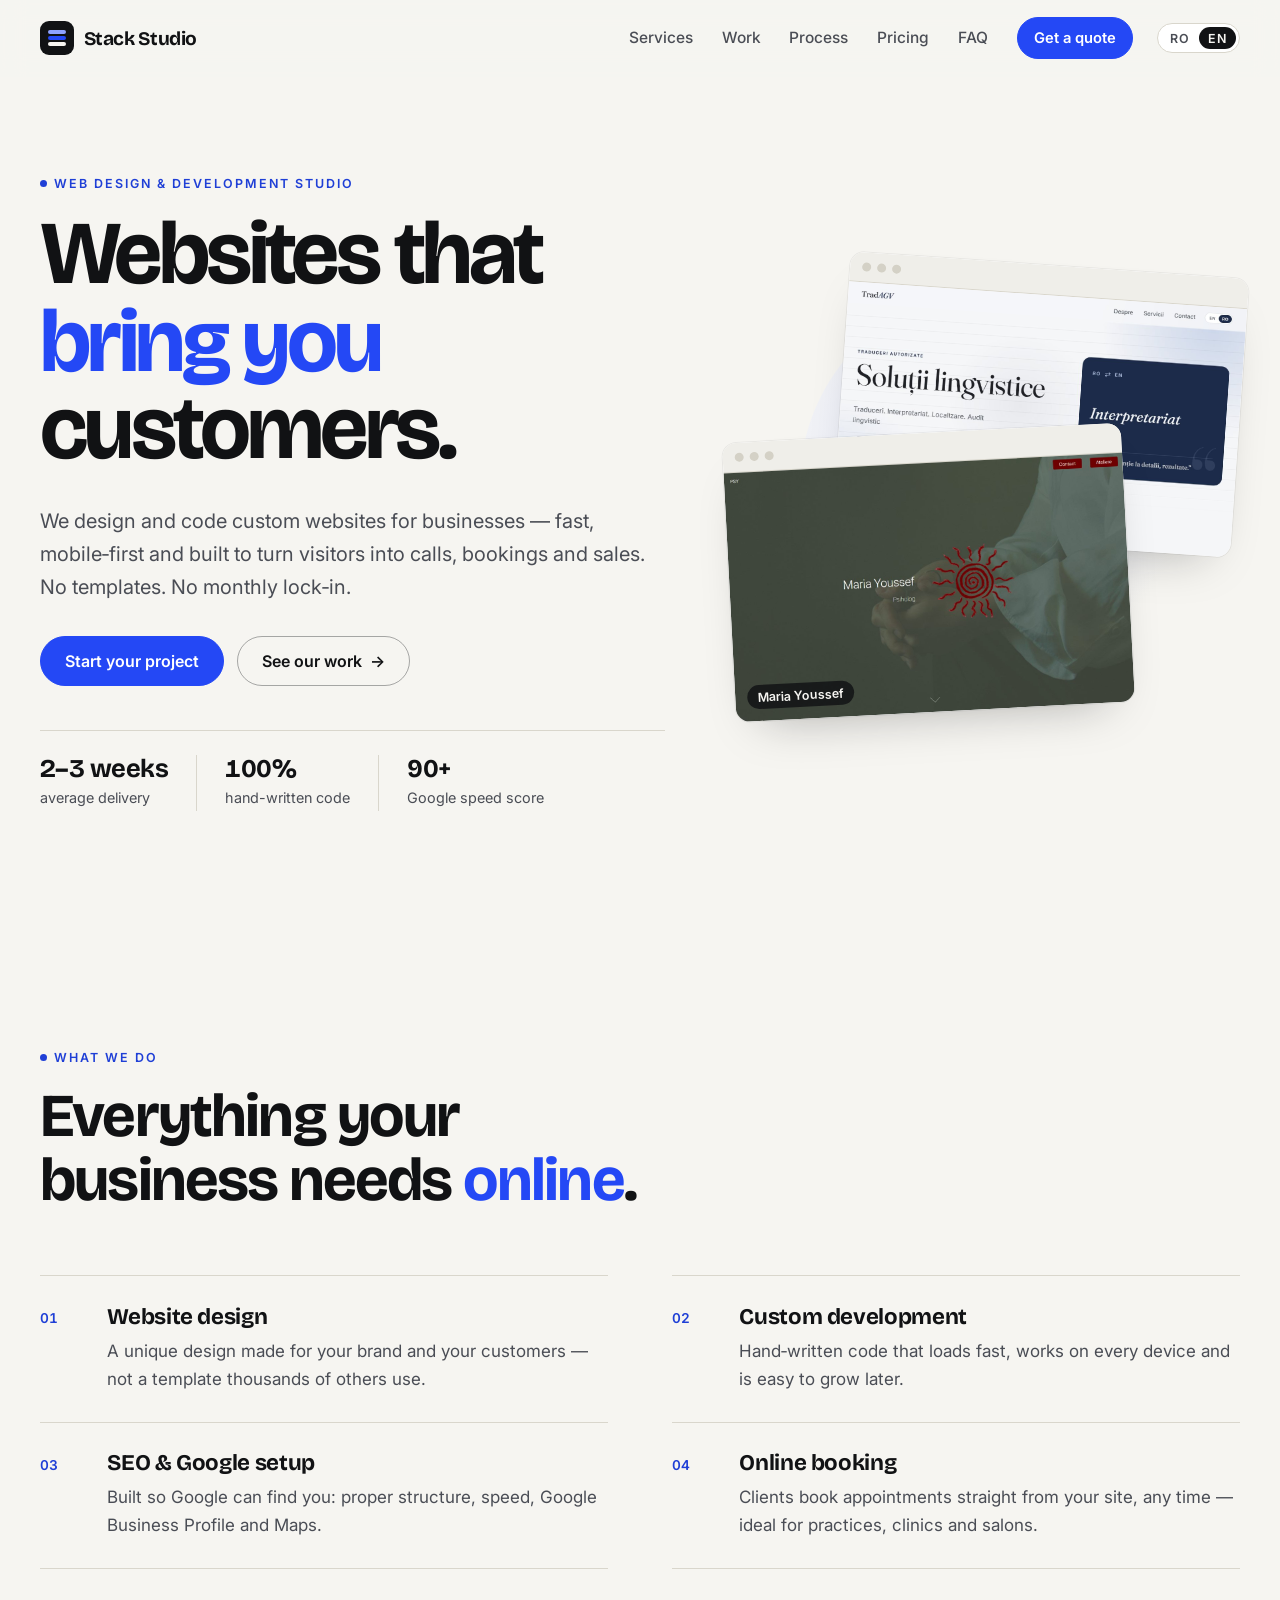
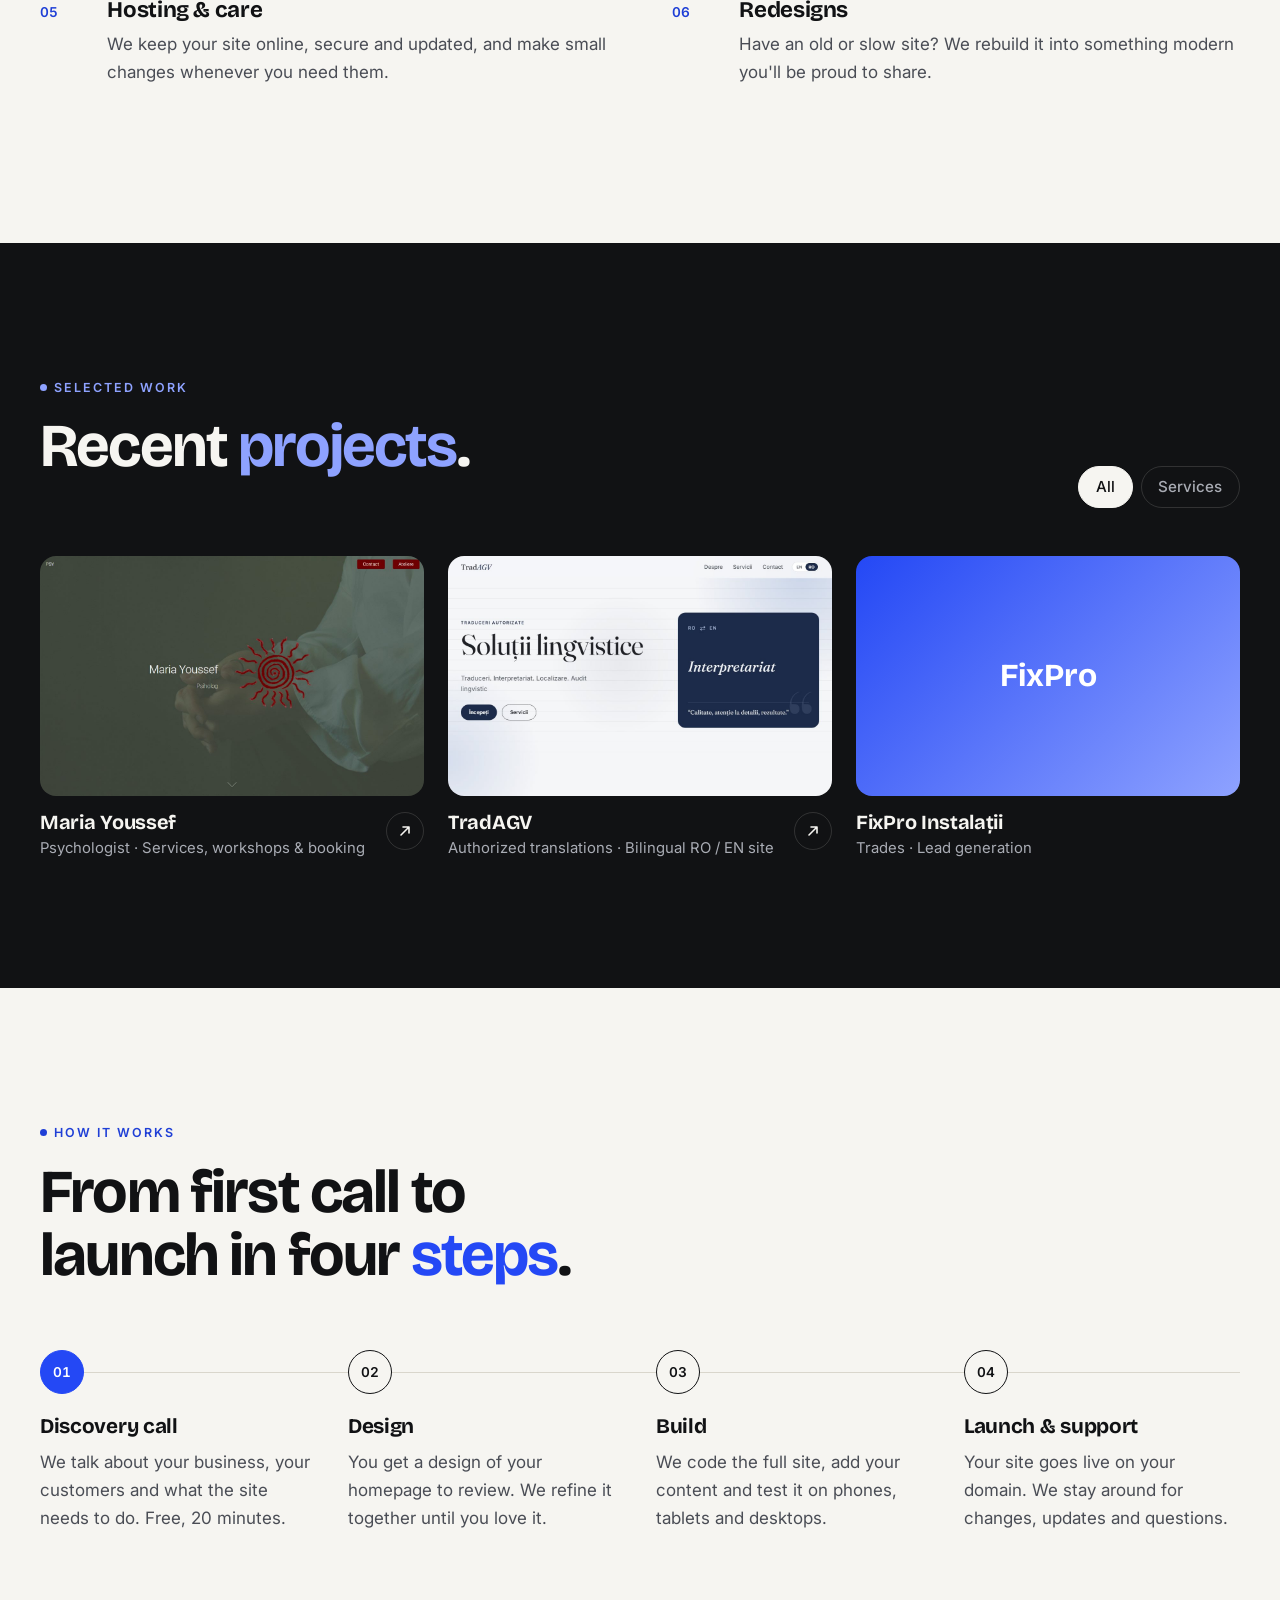
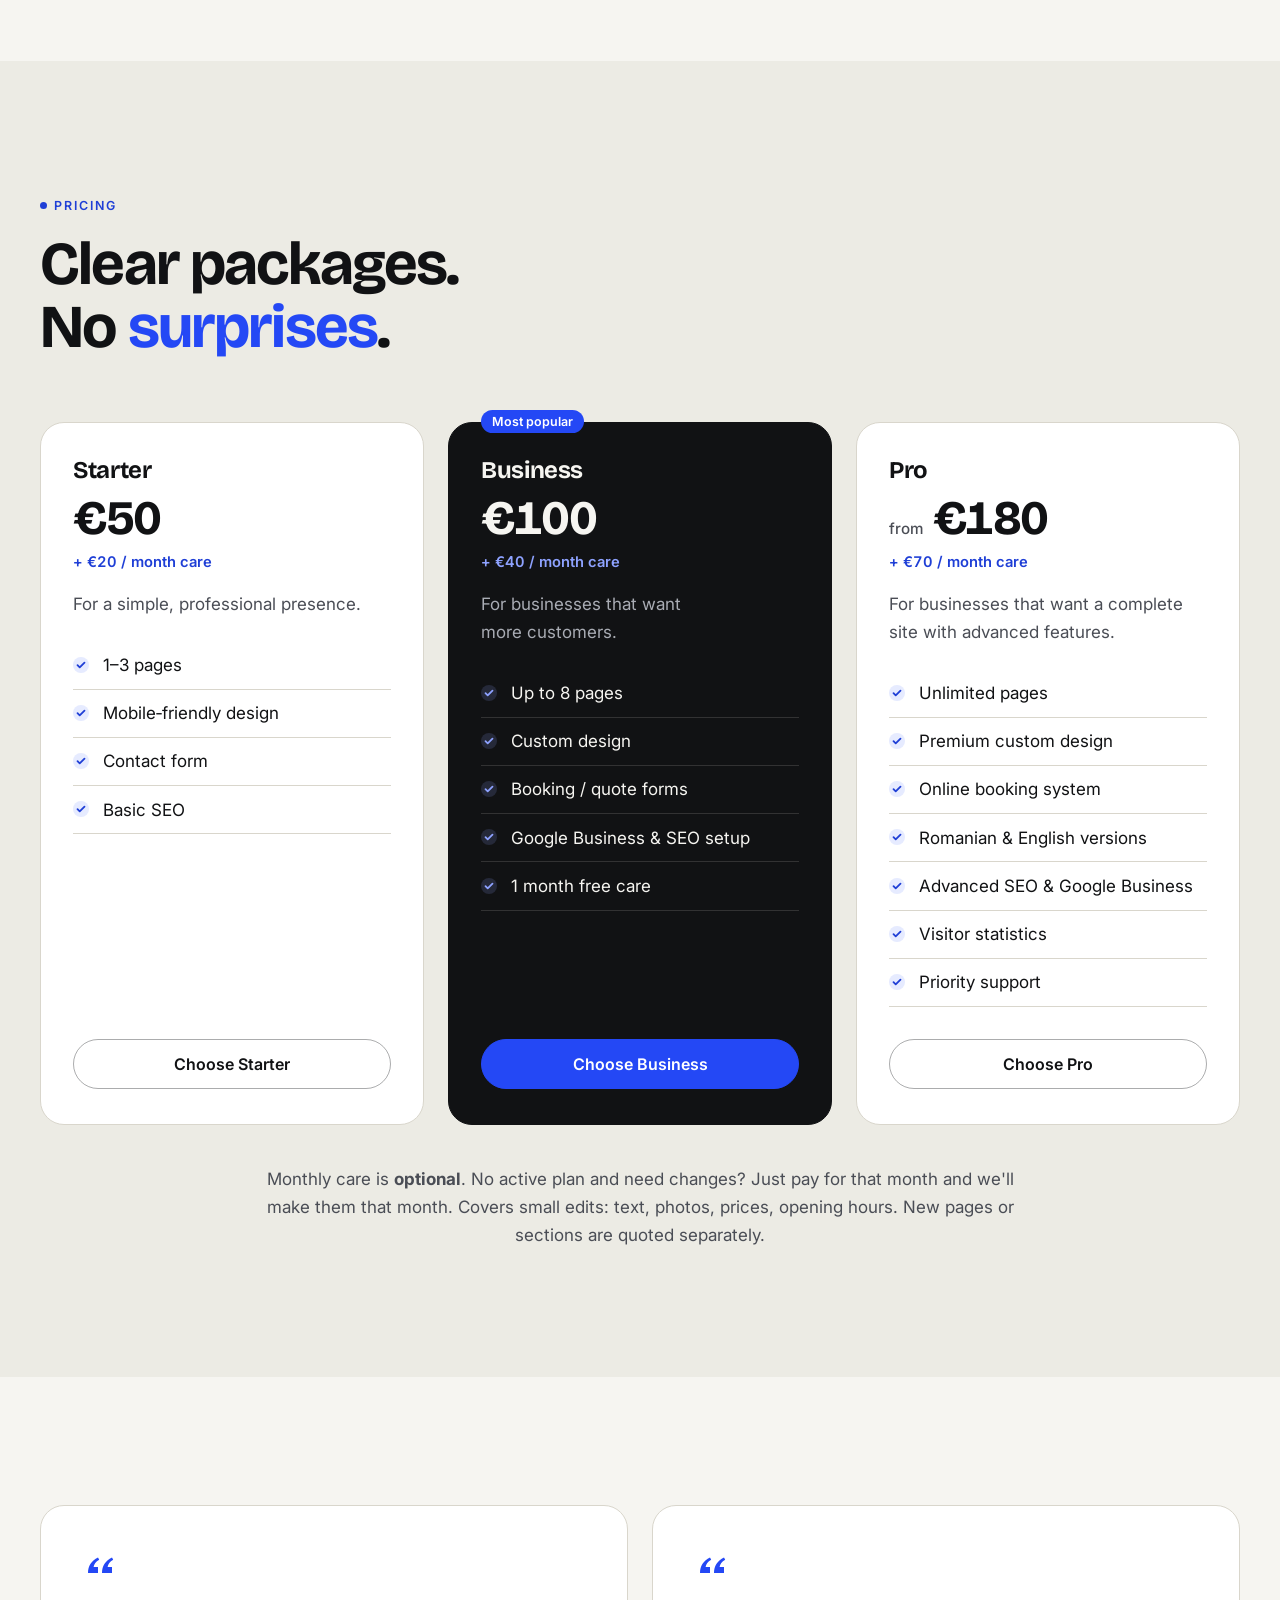
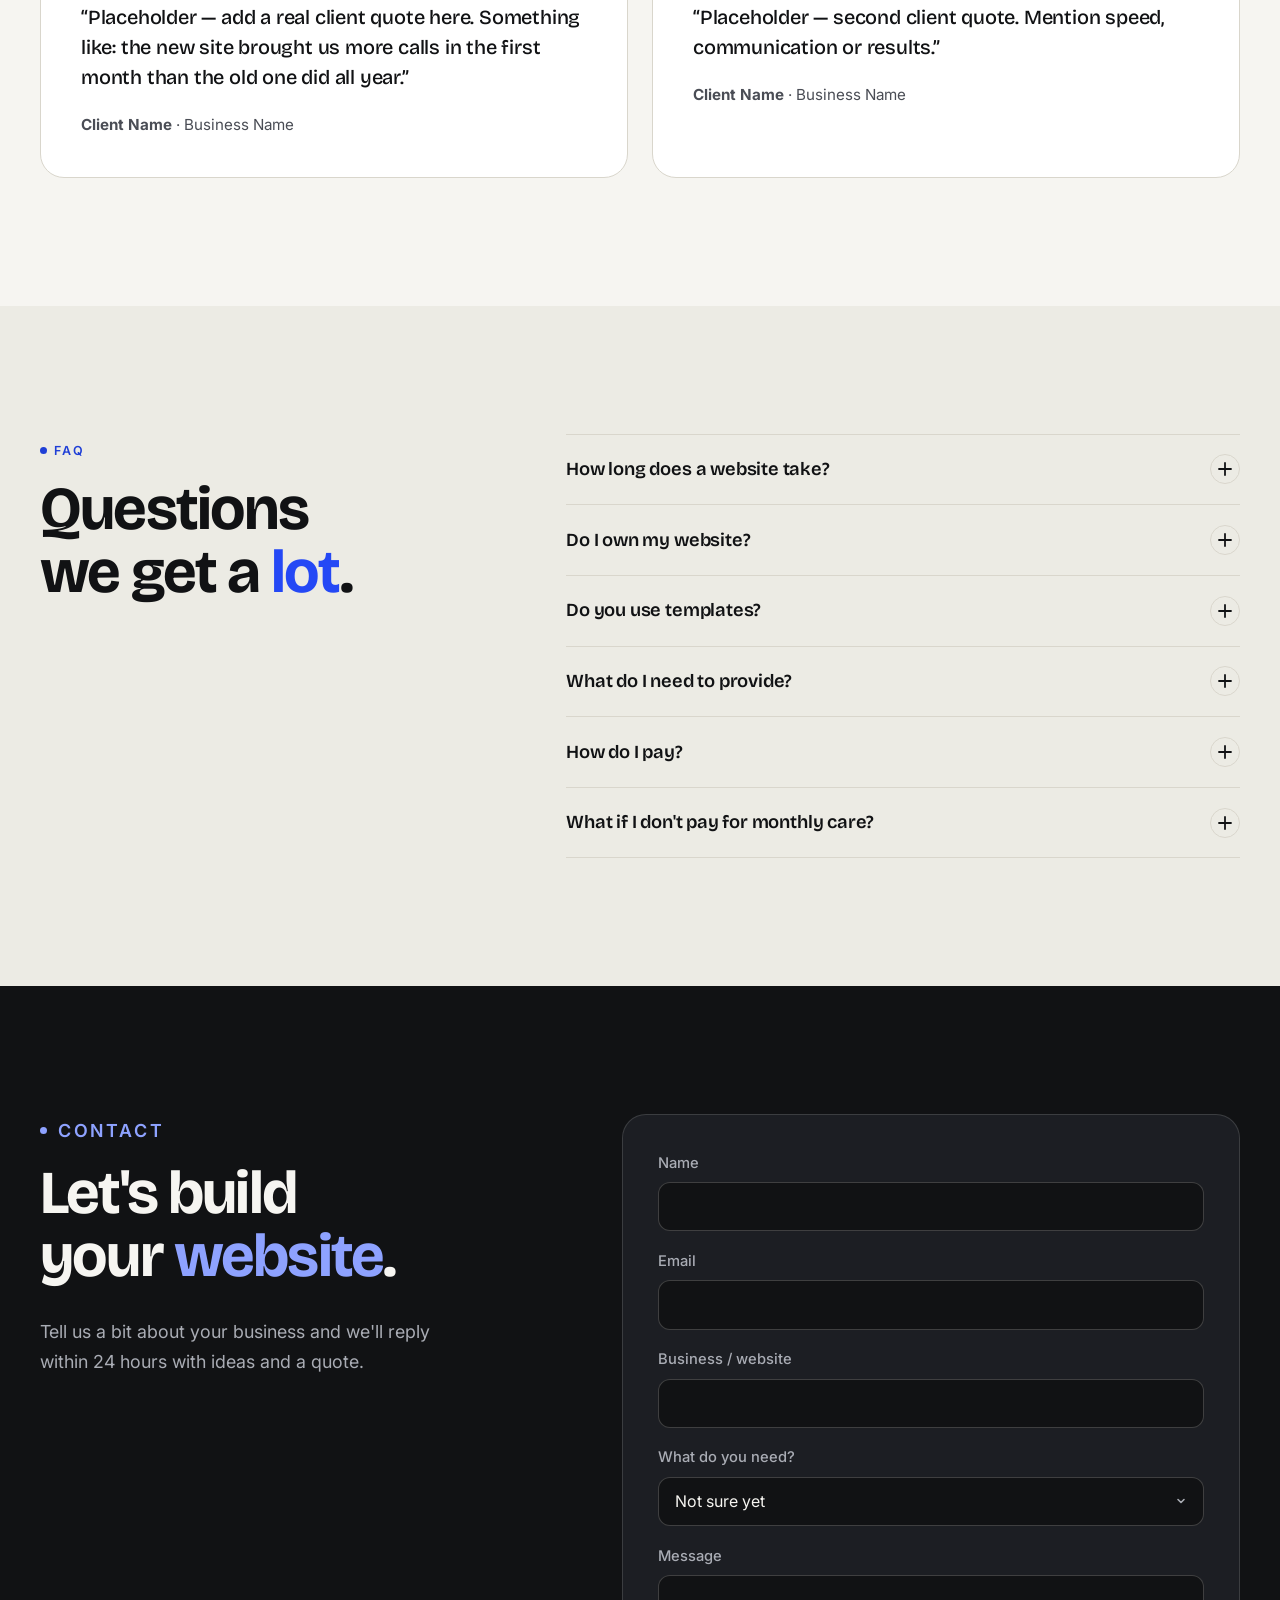
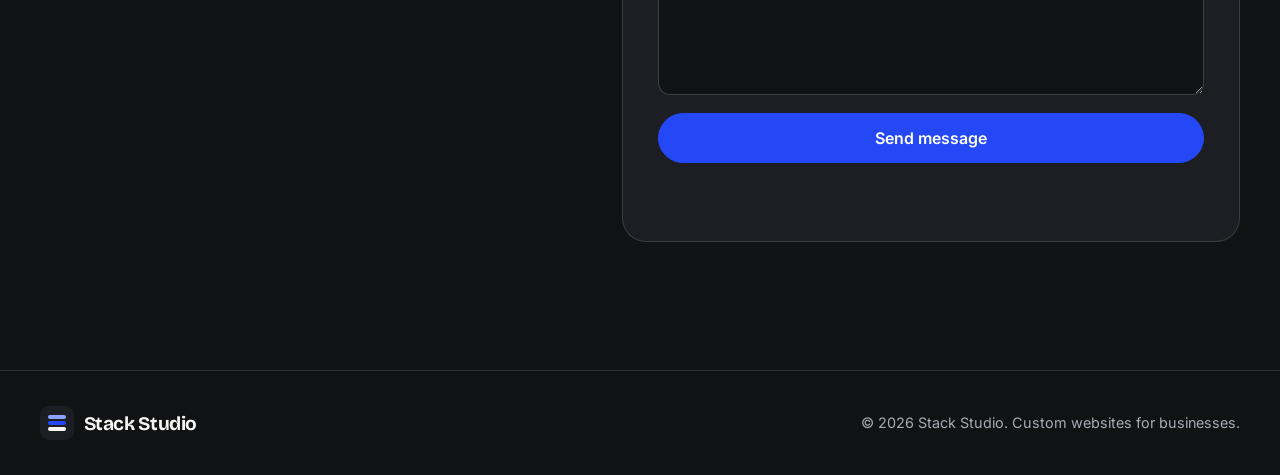
==== commit 107d9197: "Redesign: Ink & Cobalt editorial layout built to Web Interface Guidelines Fresh layout and palette, " ====
--- a/en/index.html
+++ b/en/index.html
@@ -3,7 +3,7 @@
 <head>
   <meta charset="utf-8">
   <meta name="viewport" content="width=device-width, initial-scale=1">
-  <meta name="theme-color" content="#134B5F">
+  <meta name="theme-color" content="#f6f5f1">
   <title>Stack Studio — Websites that bring you customers</title>
   <meta name="description" content="Stack Studio designs and builds fast, modern, custom websites for businesses.">
   <meta property="og:title" content="Stack Studio — Websites that bring you customers">
@@ -12,20 +12,24 @@
   <link rel="alternate" hreflang="ro" href="../">
   <link rel="alternate" hreflang="en" href="./">
   <link rel="alternate" hreflang="x-default" href="../">
-  <link rel="icon" href="data:image/svg+xml,<svg xmlns='http://www.w3.org/2000/svg' viewBox='0 0 32 32'><rect width='32' height='32' rx='8' fill='%23134b5f'/><text x='16' y='22' font-size='16' font-family='Arial' font-weight='700' fill='white' text-anchor='middle'>S</text></svg>">
+  <link rel="icon" href="data:image/svg+xml,<svg xmlns='http://www.w3.org/2000/svg' viewBox='0 0 34 34'><rect width='34' height='34' rx='9' fill='%23111214'/><rect x='8' y='9' width='18' height='4' rx='2' fill='%238ea2ff'/><rect x='8' y='15' width='18' height='4' rx='2' fill='%232448f5'/><rect x='8' y='21' width='18' height='4' rx='2' fill='%23f6f5f1'/></svg>">
   <link rel="preconnect" href="https://fonts.googleapis.com">
   <link rel="preconnect" href="https://fonts.gstatic.com" crossorigin>
-  <link href="https://fonts.googleapis.com/css2?family=Manrope:wght@400;500;600;700&family=Fraunces:opsz,wght@9..144,600&family=Plus+Jakarta+Sans:wght@600;700&family=Syne:wght@700&display=swap" rel="stylesheet">
-  <link rel="stylesheet" href="../styles.css?v=12">
+  <link href="https://fonts.googleapis.com/css2?family=Bricolage+Grotesque:opsz,wght@12..96,500..800&family=Inter:wght@400;500;600;700&display=swap" rel="stylesheet">
+  <link rel="stylesheet" href="../styles.css?v=13">
+  <script>document.documentElement.classList.add('js')</script>
 </head>
 <body>
   <a class="skip-link" href="#main">Skip to content</a>
 
-  <!-- ============ NAV ============ -->
+  <!-- ============ HEADER ============ -->
   <header class="nav" id="top">
     <div class="container nav__inner">
-      <a href="#top" class="logo" translate="no"><span class="logo__mark">S</span>Stack Studio</a>
-      <nav class="nav__links" id="navLinks">
+      <a href="#top" class="logo" translate="no">
+        <svg class="logo__mark" viewBox="0 0 34 34" aria-hidden="true"><rect width="34" height="34" rx="9" fill="#111214"/><rect x="8" y="9" width="18" height="4" rx="2" fill="#8ea2ff"/><rect x="8" y="15" width="18" height="4" rx="2" fill="#2448f5"/><rect x="8" y="21" width="18" height="4" rx="2" fill="#f6f5f1"/></svg>
+        Stack Studio
+      </a>
+      <nav class="nav__links" id="navLinks" aria-label="Main menu">
         <a href="#services">Services</a>
         <a href="#work">Work</a>
         <a href="#process">Process</a>
@@ -37,7 +41,7 @@
         <a href="../" hreflang="ro" lang="ro">RO</a>
         <a href="./" class="is-active" hreflang="en" lang="en" aria-current="true">EN</a>
       </nav>
-      <button class="nav__toggle" id="navToggle" aria-label="Open menu" aria-expanded="false">
+      <button class="nav__toggle" id="navToggle" type="button" aria-label="Open menu" aria-expanded="false" aria-controls="navLinks">
         <span></span><span></span>
       </button>
     </div>
@@ -45,81 +49,34 @@
 
   <main id="main">
     <!-- ============ HERO ============ -->
-    <section class="hero hero--build">
-      <div class="container sbh">
-        <div class="sbh-left">
+    <section class="hero">
+      <div class="container hero__grid">
+        <div>
           <p class="eyebrow reveal">Web design &amp; development studio</p>
           <h1 class="hero__title reveal">Websites that <span class="hl">bring you</span> customers.</h1>
           <p class="hero__lead reveal">We design and code custom websites for businesses — fast, mobile‑first and built to turn visitors into calls, bookings and sales. No templates. No monthly lock‑in.</p>
-          <ol class="sbh-steps reveal">
-            <li class="sbh-step sbh-tr"><span class="n sbh-tr">01</span><span class="l">Structure</span><span class="d sbh-tr">Layout &amp; pages</span></li>
-            <li class="sbh-step sbh-tr"><span class="n sbh-tr">02</span><span class="l">Content</span><span class="d sbh-tr">Your words</span></li>
-            <li class="sbh-step sbh-tr"><span class="n sbh-tr">03</span><span class="l">Brand</span><span class="d sbh-tr">Type, color, imagery</span></li>
-            <li class="sbh-step sbh-tr"><span class="n sbh-tr">04</span><span class="l">Launch</span><span class="d sbh-tr">Live on your domain</span></li>
-          </ol>
           <div class="hero__cta reveal">
             <a href="#contact" class="btn">Start your project</a>
-            <a href="#work" class="btn btn--ghost">See our work →</a>
-          </div>
-        </div>
-        <div class="sbh-right reveal">
-          <div class="sbh-browser" aria-hidden="true">
-            <div class="sbh-chrome">
-              <div class="sbh-dots"><i></i><i></i><i></i></div>
-              <div class="sbh-url">
-                <svg viewBox="0 0 24 24" fill="none" stroke="#6b7d84" stroke-width="2.2" stroke-linecap="round" stroke-linejoin="round"><rect x="5" y="11" width="14" height="10" rx="2"/><path d="M8 11V7a4 4 0 0 1 8 0v4"/></svg>
-                <span data-url></span><span class="sbh-caret" data-caret></span>
-                <span class="sbh-live sbh-tr" data-live>● Live</span>
-              </div>
-            </div>
-            <div class="sbh-page sbh-tr" data-page>
-              <div class="sbh-nav">
-                <span class="sbh-logo sbh-tr" data-k="name" data-w="24" data-x="44" data-r="ink" data-head></span>
-                <span class="sbh-link sbh-tr" data-k="nav.0" data-w="26" data-x="46" data-r="soft"></span>
-                <span class="sbh-link sbh-tr" data-k="nav.1" data-w="27" data-x="47" data-r="soft"></span>
-                <span class="sbh-link sbh-tr" data-k="nav.2" data-w="28" data-x="48" data-r="soft"></span>
-                <span class="sbh-pill sbh-navcta sbh-tr" data-k="navCta" data-w="26" data-x="46" data-btn></span>
-              </div>
-              <div class="sbh-hero">
-                <div class="sbh-copy">
-                  <div class="sbh-mh1"><span class="sbh-tr" data-k="h1" data-w="28" data-x="44" data-r="ink" data-head></span></div>
-                  <div class="sbh-sub"><span class="sbh-tr" data-k="sub" data-w="29" data-x="46" data-r="soft"></span></div>
-                  <span class="sbh-pill sbh-cta sbh-tr" data-k="cta" data-w="30" data-x="48" data-btn data-cta></span>
-                </div>
-                <div class="sbh-panel sbh-tr" data-panel>
-                  <span class="sbh-shape sbh-tr"></span><span class="sbh-shape sbh-tr"></span><span class="sbh-shape sbh-tr"></span>
-                </div>
-              </div>
-              <div class="sbh-cards">
-                <div class="sbh-card sbh-tr" data-card="34"><span class="sbh-icon sbh-tr"></span>
-                  <span class="sbh-ct"><span class="sbh-tr" data-k="cards.0.t" data-w="34" data-x="54" data-r="ink" data-head></span></span>
-                  <span class="sbh-cd"><span class="sbh-tr" data-k="cards.0.d" data-w="34" data-x="55" data-r="soft"></span></span></div>
-                <div class="sbh-card sbh-tr" data-card="36"><span class="sbh-icon sbh-tr"></span>
-                  <span class="sbh-ct"><span class="sbh-tr" data-k="cards.1.t" data-w="36" data-x="56" data-r="ink" data-head></span></span>
-                  <span class="sbh-cd"><span class="sbh-tr" data-k="cards.1.d" data-w="36" data-x="57" data-r="soft"></span></span></div>
-                <div class="sbh-card sbh-tr" data-card="38"><span class="sbh-icon sbh-tr"></span>
-                  <span class="sbh-ct"><span class="sbh-tr" data-k="cards.2.t" data-w="38" data-x="58" data-r="ink" data-head></span></span>
-                  <span class="sbh-cd"><span class="sbh-tr" data-k="cards.2.d" data-w="38" data-x="59" data-r="soft"></span></span></div>
-              </div>
-              <svg class="sbh-cursor sbh-tr" data-cursor viewBox="0 0 24 24"><path d="M4 2l16 10.5-7 1.3 4 7.7-3 1.5-4-7.7L4 20z" fill="#0B2F3B" stroke="#fff" stroke-width="1.5" stroke-linejoin="round"/></svg>
-            </div>
-          </div>
-          <div class="sbh-status">
-            <span class="sbh-nowrap">Now building · <b data-kind></b></span>
-            <span class="sbh-bar"><i class="sbh-tr" data-progress></i></span>
-            <span class="sbh-nowrap">Example <span data-num>1</span> of 3</span>
-          </div>
-        </div>
-      </div>
-    </section>
-    <!-- ============ BAND ============ -->
-    <section class="strip">
-      <div class="container">
-        <ul class="strip__list">
-          <li class="strip__item"><svg viewBox="0 0 24 24" fill="none" stroke="#F3ECE9" stroke-width="1.6" stroke-linecap="round" stroke-linejoin="round" aria-hidden="true"><circle cx="12" cy="12" r="9"/><path d="M12 7v5l3 2"/></svg><div><strong>2–3 weeks</strong><span>average delivery</span></div></li>
-          <li class="strip__item"><svg viewBox="0 0 24 24" fill="none" stroke="#F3ECE9" stroke-width="1.6" stroke-linecap="round" stroke-linejoin="round" aria-hidden="true"><path d="M8 7l-5 5 5 5M16 7l5 5-5 5M13.5 4l-3 16"/></svg><div><strong>100%</strong><span>hand-written code</span></div></li>
-          <li class="strip__item"><svg viewBox="0 0 24 24" fill="none" stroke="#F3ECE9" stroke-width="1.6" stroke-linecap="round" stroke-linejoin="round" aria-hidden="true"><path d="M4 16a8 8 0 1 1 16 0"/><path d="M12 16l4-5"/><circle cx="12" cy="16" r="1.2"/></svg><div><strong>90+</strong><span>Google speed score</span></div></li>
-        </ul>
+            <a href="#work" class="btn btn--ghost">See our work <span class="btn__arrow" aria-hidden="true">→</span></a>
+          </div>
+          <ul class="facts reveal">
+            <li><strong>2–3 weeks</strong><span>average delivery</span></li>
+            <li><strong>100%</strong><span>hand-written code</span></li>
+            <li><strong>90+</strong><span>Google speed score</span></li>
+          </ul>
+        </div>
+        <div class="stack reveal">
+          <figure class="window window--back">
+            <div class="window__bar" aria-hidden="true"><i></i><i></i><i></i></div>
+            <img src="../img/tradagv.jpg?v=2" alt="TradAGV authorized translations website" width="1200" height="750">
+            <figcaption translate="no">TradAGV</figcaption>
+          </figure>
+          <figure class="window window--front">
+            <div class="window__bar" aria-hidden="true"><i></i><i></i><i></i></div>
+            <img src="../img/maria-youssef.jpg" alt="Maria Youssef psychologist website" width="1200" height="750" fetchpriority="high">
+            <figcaption translate="no">Maria Youssef</figcaption>
+          </figure>
+        </div>
       </div>
     </section>
 
@@ -130,64 +87,50 @@
           <p class="eyebrow">What we do</p>
           <h2>Everything your business needs <em>online</em>.</h2>
         </div>
-        <div class="grid grid--3">
-          <article class="card reveal">
-            <div class="card__icon" aria-hidden="true">✦</div>
-            <h3>Website design</h3>
-            <p>A unique design made for your brand and your customers — not a template thousands of others use.</p>
-          </article>
-          <article class="card reveal">
-            <div class="card__icon" aria-hidden="true">⌘</div>
-            <h3>Custom development</h3>
-            <p>Hand‑written code that loads fast, works on every device and is easy to grow later.</p>
-          </article>
-          <article class="card reveal">
-            <div class="card__icon" aria-hidden="true">↗</div>
-            <h3>SEO &amp; Google setup</h3>
-            <p>Built so Google can find you: proper structure, speed, Google Business Profile and Maps.</p>
-          </article>
-          <article class="card reveal">
-            <div class="card__icon" aria-hidden="true">◷</div>
-            <h3>Online booking</h3>
-            <p>Clients book appointments straight from your site, any time — ideal for practices, clinics and salons.</p>
-          </article>
-          <article class="card reveal">
-            <div class="card__icon" aria-hidden="true">⟳</div>
-            <h3>Hosting &amp; care</h3>
-            <p>We keep your site online, secure and updated, and make small changes whenever you need them.</p>
-          </article>
-          <article class="card reveal">
-            <div class="card__icon" aria-hidden="true">✎</div>
-            <h3>Redesigns</h3>
-            <p>Have an old or slow site? We rebuild it into something modern you'll be proud to share.</p>
-          </article>
-        </div>
+        <ul class="services">
+          <li class="service reveal"><span class="service__n">01</span><h3>Website design</h3><p>A unique design made for your brand and your customers — not a template thousands of others use.</p></li>
+          <li class="service reveal"><span class="service__n">02</span><h3>Custom development</h3><p>Hand‑written code that loads fast, works on every device and is easy to grow later.</p></li>
+          <li class="service reveal"><span class="service__n">03</span><h3>SEO &amp; Google setup</h3><p>Built so Google can find you: proper structure, speed, Google Business Profile and Maps.</p></li>
+          <li class="service reveal"><span class="service__n">04</span><h3>Online booking</h3><p>Clients book appointments straight from your site, any time — ideal for practices, clinics and salons.</p></li>
+          <li class="service reveal"><span class="service__n">05</span><h3>Hosting &amp; care</h3><p>We keep your site online, secure and updated, and make small changes whenever you need them.</p></li>
+          <li class="service reveal"><span class="service__n">06</span><h3>Redesigns</h3><p>Have an old or slow site? We rebuild it into something modern you'll be proud to share.</p></li>
+        </ul>
       </div>
     </section>
 
     <!-- ============ WORK ============ -->
-    <section class="section section--dark" id="work">
-      <div class="container">
-        <div class="section__head reveal">
-          <p class="eyebrow">Selected work</p>
-          <h2>Recent <em>projects</em>.</h2>
-        </div>
-        <div class="filters reveal" role="group" aria-label="Filter projects">
-          <button type="button" class="filter is-active" data-filter="all" aria-pressed="true">All</button>
-          <button type="button" class="filter" data-filter="services" aria-pressed="false">Services</button>
-        </div>
-        <div class="grid grid--2 work">
+    <section class="section section--night" id="work">
+      <div class="container">
+        <div class="work__head">
+          <div class="section__head reveal">
+            <p class="eyebrow">Selected work</p>
+            <h2>Recent <em>projects</em>.</h2>
+          </div>
+          <div class="filters reveal" role="group" aria-label="Filter projects">
+            <button type="button" class="filter is-active" data-filter="all" aria-pressed="true">All</button>
+            <button type="button" class="filter" data-filter="services" aria-pressed="false">Services</button>
+          </div>
+        </div>
+        <div class="work">
           <a class="work__item reveal" data-cat="services" href="https://psihologmariayoussef.github.io/psihologmariayouseff/" target="_blank" rel="noopener">
             <div class="work__img"><img src="../img/maria-youssef.jpg" alt="Maria Youssef psychologist website" loading="lazy" width="1200" height="750"></div>
-            <div class="work__meta"><h3>Maria Youssef</h3><p>Psychologist · Services, workshops &amp; booking</p></div>
+            <div class="work__meta">
+              <div><h3 translate="no">Maria Youssef</h3><p>Psychologist · Services, workshops &amp; booking</p></div>
+              <span class="work__arrow" aria-hidden="true"><svg viewBox="0 0 16 16" width="16" height="16"><path d="M4 12L12 4M6 4h6v6" fill="none" stroke="currentColor" stroke-width="1.6" stroke-linecap="round" stroke-linejoin="round"/></svg></span>
+            </div>
           </a>
           <a class="work__item reveal" data-cat="services" href="https://tradagv.github.io/tradagv/" target="_blank" rel="noopener">
             <div class="work__img"><img src="../img/tradagv.jpg?v=2" alt="TradAGV authorized translations website" loading="lazy" width="1200" height="750"></div>
-            <div class="work__meta"><h3>TradAGV</h3><p>Authorized translations · Bilingual RO / EN site</p></div>
+            <div class="work__meta">
+              <div><h3 translate="no">TradAGV</h3><p>Authorized translations · Bilingual RO / EN site</p></div>
+              <span class="work__arrow" aria-hidden="true"><svg viewBox="0 0 16 16" width="16" height="16"><path d="M4 12L12 4M6 4h6v6" fill="none" stroke="currentColor" stroke-width="1.6" stroke-linecap="round" stroke-linejoin="round"/></svg></span>
+            </div>
           </a>
           <div class="work__item reveal" data-cat="services">
-            <div class="work__img" style="--c1:#18a058;--c2:#a6f0c6"><span>FixPro</span></div>
-            <div class="work__meta"><h3>FixPro Instalații</h3><p>Trades · Lead generation</p></div>
+            <div class="work__img work__img--placeholder"><span translate="no">FixPro</span></div>
+            <div class="work__meta">
+              <div><h3 translate="no">FixPro Instalații</h3><p>Trades · Lead generation</p></div>
+            </div>
           </div>
         </div>
       </div>
@@ -210,13 +153,13 @@
     </section>
 
     <!-- ============ PRICING ============ -->
-    <section class="section section--tint" id="pricing">
+    <section class="section section--alt" id="pricing">
       <div class="container">
         <div class="section__head reveal">
           <p class="eyebrow">Pricing</p>
           <h2>Clear packages. No <em>surprises</em>.</h2>
         </div>
-        <div class="grid grid--3 pricing">
+        <div class="pricing">
           <div class="plan reveal">
             <h3>Starter</h3>
             <p class="plan__price">€50</p>
@@ -255,40 +198,40 @@
 
     <!-- ============ TESTIMONIALS ============ -->
     <section class="section" id="testimonials">
-      <div class="container">
-        <div class="grid grid--2">
-          <blockquote class="quote reveal">
-            <p>“Placeholder — add a real client quote here. Something like: the new site brought us more calls in the first month than the old one did all year.”</p>
-            <footer><strong>Client Name</strong> · Business Name</footer>
-          </blockquote>
-          <blockquote class="quote reveal">
-            <p>“Placeholder — second client quote. Mention speed, communication or results.”</p>
-            <footer><strong>Client Name</strong> · Business Name</footer>
-          </blockquote>
-        </div>
+      <div class="container quotes">
+        <blockquote class="quote reveal">
+          <svg class="quote__mark" viewBox="0 0 36 36" aria-hidden="true"><path d="M7 27c0-7 3.5-12.5 10-15.5l1.2 2.2C14.8 15.6 13 18 12.6 21H17v6H7zm14 0c0-7 3.5-12.5 10-15.5l1.2 2.2C28.8 15.6 27 18 26.6 21H31v6H21z" fill="currentColor"/></svg>
+          <p>“Placeholder — add a real client quote here. Something like: the new site brought us more calls in the first month than the old one did all year.”</p>
+          <footer><strong>Client Name</strong> · Business Name</footer>
+        </blockquote>
+        <blockquote class="quote reveal">
+          <svg class="quote__mark" viewBox="0 0 36 36" aria-hidden="true"><path d="M7 27c0-7 3.5-12.5 10-15.5l1.2 2.2C14.8 15.6 13 18 12.6 21H17v6H7zm14 0c0-7 3.5-12.5 10-15.5l1.2 2.2C28.8 15.6 27 18 26.6 21H31v6H21z" fill="currentColor"/></svg>
+          <p>“Placeholder — second client quote. Mention speed, communication or results.”</p>
+          <footer><strong>Client Name</strong> · Business Name</footer>
+        </blockquote>
       </div>
     </section>
 
     <!-- ============ FAQ ============ -->
-    <section class="section section--tint" id="faq">
-      <div class="container container--narrow">
+    <section class="section section--alt" id="faq">
+      <div class="container faq-layout">
         <div class="section__head reveal">
           <p class="eyebrow">FAQ</p>
           <h2>Questions we get a <em>lot</em>.</h2>
         </div>
-        <div class="faq">
-          <details class="reveal"><summary>How long does a website take?</summary><p>Most sites are ready in 2–3 weeks, depending on size and how quickly we receive your content.</p></details>
-          <details class="reveal"><summary>Do I own my website?</summary><p>Yes. Once paid, the site and its code are yours. No lock‑in.</p></details>
-          <details class="reveal"><summary>Do you use templates?</summary><p>No. Every site is designed and coded from scratch for your business, so it's faster and unique.</p></details>
-          <details class="reveal"><summary>What do I need to provide?</summary><p>Your logo (if you have one), texts about your business, and photos. If you don't have them, we can help.</p></details>
-          <details class="reveal"><summary>How do I pay?</summary><p>50% when we start, 50% at launch. Bank transfer or card.</p></details>
-          <details class="reveal"><summary>What if I don't pay for monthly care?</summary><p>Your site stays online. You only pay in the months you need changes.</p></details>
+        <div class="faq reveal">
+          <details><summary>How long does a website take?</summary><p>Most sites are ready in 2–3 weeks, depending on size and how quickly we receive your content.</p></details>
+          <details><summary>Do I own my website?</summary><p>Yes. Once paid, the site and its code are yours. No lock‑in.</p></details>
+          <details><summary>Do you use templates?</summary><p>No. Every site is designed and coded from scratch for your business, so it's faster and unique.</p></details>
+          <details><summary>What do I need to provide?</summary><p>Your logo (if you have one), texts about your business, and photos. If you don't have them, we can help.</p></details>
+          <details><summary>How do I pay?</summary><p>50% when we start, 50% at launch. Bank transfer or card.</p></details>
+          <details><summary>What if I don't pay for monthly care?</summary><p>Your site stays online. You only pay in the months you need changes.</p></details>
         </div>
       </div>
     </section>
 
     <!-- ============ CONTACT ============ -->
-    <section class="section section--dark" id="contact">
+    <section class="section section--night" id="contact">
       <div class="container contact">
         <div class="contact__intro reveal">
           <p class="eyebrow">Contact</p>
@@ -314,11 +257,14 @@
 
   <footer class="footer">
     <div class="container footer__inner">
-      <a href="#top" class="logo" translate="no"><span class="logo__mark">S</span>Stack Studio</a>
-      <p>© <span id="year"></span> Stack Studio. Custom websites for businesses.</p>
+      <a href="#top" class="logo" translate="no">
+        <svg class="logo__mark" viewBox="0 0 34 34" aria-hidden="true"><rect width="34" height="34" rx="9" fill="#1c1e23"/><rect x="8" y="9" width="18" height="4" rx="2" fill="#8ea2ff"/><rect x="8" y="15" width="18" height="4" rx="2" fill="#2448f5"/><rect x="8" y="21" width="18" height="4" rx="2" fill="#f6f5f1"/></svg>
+        Stack Studio
+      </a>
+      <p>© <span id="year">2026</span> Stack Studio. Custom websites for businesses.</p>
     </div>
   </footer>
 
-  <script src="../script.js?v=12"></script>
+  <script src="../script.js?v=13"></script>
 </body>
 </html>
--- a/styles.css
+++ b/styles.css
@@ -1,650 +1,302 @@
 /* ==========================================================
-   Stack Studio — custom stylesheet
-   Change the brand in one place: the variables below.
+   Stack Studio — stylesheet (redesign, "Ink & Cobalt")
+   Plain CSS, no framework. Colors and fonts live in :root.
+   Built to pass the Web Interface Guidelines review.
    ========================================================== */
 :root {
-  /* Legacy names, mapped to the petrol · ivory · saffron palette (see the theme at the end) */
-  --mist: #c9d8d9;          /* soft petrol grey */
-  --sea: #c9d8d9;           /* soft petrol grey */
-  --stone: #134b5f;         /* petrol */
-  --slate: #0d3a49;         /* deep petrol */
-  --purple: #e8a33d;        /* saffron */
-  --lavender: #f2b654;      /* bright saffron */
-
-  --accent: var(--slate);   /* buttons, logo on light backgrounds */
-  --accent-ink: #ffffff;
-  --highlight: var(--purple);  /* labels, icons */
-  --accent-light: var(--lavender); /* accent on dark backgrounds */
-  --ink: #16252c;
-  --ink-soft: #50636b;
-  --bg: #f4f8f9;
-  --bg-tint: #e4eff1;
+  --paper: #f6f5f1;       /* page background */
+  --paper-2: #ecebe4;     /* alternate sections */
   --card: #ffffff;
-  --line: #d3e2e5;
-  --dark: #0d3a49;
-  --dark-soft: #0b2f3b;
-  --radius: 18px;
-  --font-head: "Space Grotesk", system-ui, sans-serif;
+  --ink: #111214;         /* text, dark sections */
+  --ink-2: #1c1e23;       /* cards on dark */
+  --soft: #4a4d55;        /* secondary text on paper (7.9:1) */
+  --line: #d9d6cc;
+  --accent: #2448f5;      /* cobalt: buttons, links, highlights */
+  --accent-hover: #1a37d1;
+  --accent-text: #1f3fd6; /* small accent text on paper (7:1) */
+  --accent-tint: #e6ebff;
+  --night-soft: #a9acb4;  /* secondary text on ink (8.2:1) */
+  --night-accent: #8ea2ff;/* accent text on ink (7.7:1) */
+  --night-line: rgba(246, 245, 241, .14);
+
+  --radius: 16px;
+  --radius-lg: 24px;
+  --font-head: "Bricolage Grotesque", "Inter", system-ui, sans-serif;
   --font-body: "Inter", system-ui, sans-serif;
-  --shadow: 0 10px 30px -12px rgba(0, 0, 0, .15);
-}
-
+  --shadow: 0 24px 50px -28px rgba(17, 18, 20, .35);
+  color-scheme: light;
+}
+
+/* ---------- Base ---------- */
 *, *::before, *::after { box-sizing: border-box; }
-html { scroll-behavior: smooth; scroll-padding-top: 80px; }
-body {
-  margin: 0;
-  font-family: var(--font-body);
-  font-size: 17px;
-  line-height: 1.6;
-  color: var(--ink);
-  background: var(--bg);
-  -webkit-font-smoothing: antialiased;
-}
-img { max-width: 100%; display: block; }
+html {
+  scroll-behavior: smooth; scroll-padding-top: 92px;
+  -webkit-text-size-adjust: 100%; -webkit-tap-highlight-color: rgba(36, 72, 245, .15);
+}
+body { margin: 0; background: var(--paper); color: var(--ink); font: 17px/1.65 var(--font-body); -webkit-font-smoothing: antialiased; }
+img { max-width: 100%; height: auto; display: block; }
 a { color: inherit; }
-h1, h2, h3 { font-family: var(--font-head); line-height: 1.1; margin: 0 0 .5em; letter-spacing: -.02em; }
-h2 { font-size: clamp(2rem, 4.5vw, 3.2rem); }
-h3 { font-size: 1.25rem; }
-p { margin: 0 0 1em; }
-
-.container { width: min(1160px, 100% - 32px); margin-inline: auto; }
-.container--narrow { width: min(780px, 100% - 32px); }
+a, button, input, select, textarea, summary, label { touch-action: manipulation; }
+h1, h2, h3 { font-family: var(--font-head); font-weight: 700; line-height: 1.04; letter-spacing: -.03em; margin: 0 0 .5em; text-wrap: balance; }
+h2 { font-size: clamp(2.2rem, 4.8vw, 3.8rem); }
+h3 { font-size: 1.3rem; letter-spacing: -.015em; }
+p { margin: 0 0 1em; text-wrap: pretty; }
+h1 em, h2 em, .hl { font-style: normal; color: var(--accent); }
+
+.container { width: min(1200px, 100% - 32px); margin-inline: auto; }
+.section { padding: clamp(5rem, 10vw, 8rem) 0; }
+.section--alt { background: var(--paper-2); }
+.section--night { background: var(--ink); color: var(--paper); }
+.section--night h2 em { color: var(--night-accent); }
 
 .eyebrow {
-  font-family: var(--font-head);
-  font-size: .85rem;
-  font-weight: 600;
-  text-transform: uppercase;
-  letter-spacing: .12em;
-  color: var(--highlight);
-  margin-bottom: 1rem;
-}
+  display: inline-flex; align-items: center; gap: .6em; margin: 0 0 1.2rem;
+  font: 600 .78rem var(--font-body); letter-spacing: .16em; text-transform: uppercase; color: var(--accent-text);
+}
+.eyebrow::before { content: ""; width: 7px; height: 7px; border-radius: 50%; background: currentColor; }
+.section--night .eyebrow { color: var(--night-accent); }
+.section__head { max-width: 760px; margin-bottom: clamp(2.5rem, 5vw, 4rem); }
+
+/* ---------- Skip link + focus ---------- */
+.skip-link {
+  position: fixed; left: 16px; top: 12px; z-index: 300; padding: .7em 1.1em; border-radius: 10px;
+  background: var(--ink); color: var(--paper); font-weight: 600; text-decoration: none;
+  transform: translateY(-170%); transition: transform .2s ease;
+}
+.skip-link:focus-visible { transform: none; }
+:focus-visible { outline: 3px solid var(--accent); outline-offset: 3px; border-radius: 6px; }
+.section--night :focus-visible, .plan--featured :focus-visible, .footer :focus-visible { outline-color: var(--night-accent); }
 
 /* ---------- Buttons ---------- */
 .btn {
-  display: inline-flex; align-items: center; justify-content: center; gap: .4em;
-  padding: .95em 1.6em;
-  border-radius: 999px;
-  border: 2px solid var(--accent);
-  background: var(--accent);
-  color: var(--accent-ink);
-  font: 600 1rem var(--font-body);
-  text-decoration: none;
-  cursor: pointer;
-  transition: transform .2s, box-shadow .2s, background .2s, color .2s;
-}
-.btn:hover { transform: translateY(-2px); box-shadow: 0 10px 24px -10px var(--accent); }
-.btn--ghost { background: transparent; color: var(--ink); border-color: var(--ink); }
-.btn--ghost:hover { background: var(--ink); color: #fff; box-shadow: none; }
-.btn--small { padding: .55em 1.1em; font-size: .9rem; }
+  display: inline-flex; align-items: center; justify-content: center; gap: .5em;
+  min-height: 50px; padding: 0 1.5em; border-radius: 999px; border: 1.5px solid var(--accent);
+  background: var(--accent); color: #fff; font: 600 1rem var(--font-body); text-decoration: none; cursor: pointer;
+  transition: background-color .2s, border-color .2s, color .2s, transform .2s;
+}
+.btn:hover { background: var(--accent-hover); border-color: var(--accent-hover); }
+.btn:active { transform: translateY(1px); }
+.btn:focus-visible { border-radius: 999px; outline-offset: 4px; }
+.btn--ghost { background: transparent; color: var(--ink); border-color: rgba(17, 18, 20, .35); }
+.btn--ghost:hover { background: var(--ink); border-color: var(--ink); color: var(--paper); }
+.section--night .btn--ghost, .plan--featured .btn--ghost { color: var(--paper); border-color: rgba(246, 245, 241, .4); }
+.section--night .btn--ghost:hover { background: var(--paper); color: var(--ink); border-color: var(--paper); }
+.btn--small { min-height: 42px; padding: 0 1.1em; font-size: .92rem; }
 .btn--block { width: 100%; }
-
-/* ---------- Nav ---------- */
+.btn[aria-busy="true"] { opacity: .75; cursor: progress; }
+.btn__arrow { transition: transform .2s; }
+.btn:hover .btn__arrow { transform: translateX(3px); }
+
+/* ---------- Header ---------- */
 .nav {
-  position: sticky; top: 0; z-index: 50;
-  background: rgba(244, 248, 249, .85);
-  backdrop-filter: blur(12px);
-  border-bottom: 1px solid transparent;
-  transition: border-color .3s;
+  position: sticky; top: 0; z-index: 100;
+  background: rgba(246, 245, 241, .9); backdrop-filter: saturate(1.4) blur(12px); -webkit-backdrop-filter: saturate(1.4) blur(12px);
+  border-bottom: 1px solid transparent; transition: border-color .3s;
 }
 .nav.is-scrolled { border-color: var(--line); }
-.nav__inner { display: flex; align-items: center; justify-content: space-between; height: 72px; }
-.logo { display: flex; align-items: center; gap: .55rem; font: 700 1.25rem var(--font-head); text-decoration: none; }
-.logo__mark {
-  display: grid; place-items: center;
-  width: 34px; height: 34px; border-radius: 10px;
-  background: var(--accent); color: var(--accent-ink); font-size: 1.05rem;
-}
-.nav__links { display: flex; align-items: center; gap: 2rem; margin-left: auto; }
-
-/* Language switcher */
-.lang {
-  display: flex; margin-left: 1.5rem; padding: 3px;
-  border: 1px solid var(--line); border-radius: 999px; background: var(--card);
-}
-.lang a {
-  font: 600 .8rem var(--font-head); letter-spacing: .04em; text-decoration: none;
-  padding: .35em .75em; border-radius: 999px; color: var(--ink-soft); transition: background .2s, color .2s;
-}
+.nav__inner { display: flex; align-items: center; gap: 1.5rem; height: 76px; }
+.logo { display: inline-flex; align-items: center; gap: .6rem; text-decoration: none; font: 700 1.2rem var(--font-head); letter-spacing: -.02em; }
+.logo__mark { width: 34px; height: 34px; flex: none; }
+.nav__links { display: flex; align-items: center; gap: 1.8rem; margin-left: auto; }
+.nav__links a:not(.btn) { color: var(--soft); text-decoration: none; font-weight: 500; font-size: .97rem; transition: color .2s; }
+.nav__links a:not(.btn):hover { color: var(--ink); }
+.lang { display: flex; padding: 3px; border: 1px solid var(--line); border-radius: 999px; background: var(--card); }
+.lang a { padding: .32em .75em; border-radius: 999px; font: 600 .78rem var(--font-body); letter-spacing: .05em; color: var(--soft); text-decoration: none; transition: background-color .2s, color .2s; }
 .lang a:hover { color: var(--ink); }
-.lang a.is-active { background: var(--accent); color: var(--accent-ink); }
-.nav__links a:not(.btn) { text-decoration: none; font-weight: 500; color: var(--ink-soft); transition: color .2s; }
-.nav__links a:not(.btn):hover { color: var(--ink); }
-.nav__links .btn { color: #fff; }
-.nav__toggle { display: none; background: none; border: 0; width: 44px; height: 44px; cursor: pointer; position: relative; }
-.nav__toggle span { position: absolute; left: 10px; right: 10px; height: 2px; background: var(--ink); transition: transform .3s, top .3s; }
-.nav__toggle span:first-child { top: 17px; }
-.nav__toggle span:last-child { top: 25px; }
-.nav__toggle[aria-expanded="true"] span:first-child { top: 21px; transform: rotate(45deg); }
-.nav__toggle[aria-expanded="true"] span:last-child { top: 21px; transform: rotate(-45deg); }
+.lang a.is-active { background: var(--ink); color: var(--paper); }
+.nav__toggle { display: none; position: relative; width: 44px; height: 44px; border: 0; background: none; cursor: pointer; border-radius: 10px; }
+.nav__toggle span { position: absolute; left: 11px; right: 11px; height: 2px; background: var(--ink); transition: transform .3s; }
+.nav__toggle span:first-child { transform: translateY(-4px); }
+.nav__toggle span:last-child { transform: translateY(4px); }
+.nav__toggle[aria-expanded="true"] span:first-child { transform: rotate(45deg); }
+.nav__toggle[aria-expanded="true"] span:last-child { transform: rotate(-45deg); }
 
 /* ---------- Hero ---------- */
-.hero { position: relative; overflow: hidden; padding: clamp(4rem, 10vw, 8rem) 0 clamp(4rem, 8vw, 6rem); }
-.hero__inner { position: relative; z-index: 1; }
-.hero__title { font-size: clamp(2.8rem, 8vw, 6rem); max-width: 14ch; }
-.hl { position: relative; white-space: nowrap; }
-.hl::after {
-  content: ""; position: absolute; left: -.05em; right: -.05em; bottom: .08em; height: .32em;
-  background: var(--lavender); opacity: .6; z-index: -1; border-radius: 4px;
-}
-.hero__lead { font-size: clamp(1.05rem, 2vw, 1.3rem); color: var(--ink-soft); max-width: 46ch; }
-.hero__cta { display: flex; flex-wrap: wrap; gap: 1rem; margin: 2rem 0 3.5rem; }
-.hero__stats { list-style: none; padding: 0; margin: 0; display: flex; flex-wrap: wrap; gap: 1rem 3rem; }
-.hero__stats strong { display: block; font: 700 1.8rem var(--font-head); }
-.hero__stats span { color: var(--ink-soft); font-size: .95rem; }
-.hero__shape {
-  position: absolute; right: -12vw; top: 8%;
-  width: min(48vw, 620px); aspect-ratio: 1;
-  border-radius: 42% 58% 63% 37% / 41% 44% 56% 59%;
-  background: conic-gradient(from 200deg, var(--stone), var(--mist), var(--lavender), var(--purple), var(--sea), var(--stone));
-  filter: blur(2px);
-  opacity: .9;
-  animation: blob 14s ease-in-out infinite alternate;
-}
-@keyframes blob {
-  to { border-radius: 58% 42% 38% 62% / 55% 61% 39% 45%; transform: rotate(25deg) scale(1.05); }
-}
-
-/* ---------- Sections ---------- */
-.section { padding: clamp(4.5rem, 9vw, 7.5rem) 0; }
-.section--tint { background: var(--bg-tint); }
-.section--dark { background: var(--dark); color: #f3f3f3; }
-/* On dark green backgrounds, swap the accent to a light green so it stays readable */
-.section--dark, .plan--featured, .footer { --accent: var(--accent-light); --accent-ink: #0b2f3b; --highlight: var(--lavender); }
-.section--dark .btn--ghost { color: #fff; border-color: #fff; }
-.section__head { margin-bottom: 3rem; max-width: 720px; }
-
-.grid { display: grid; gap: 1.5rem; }
-.grid--2 { grid-template-columns: repeat(2, 1fr); }
-.grid--3 { grid-template-columns: repeat(3, 1fr); }
-
-/* ---------- Service cards ---------- */
-.card {
-  background: var(--card); border: 1px solid var(--line); border-radius: var(--radius);
-  padding: 2rem; transition: transform .25s, box-shadow .25s, border-color .25s;
-}
-.card:hover { transform: translateY(-4px); box-shadow: var(--shadow); border-color: transparent; }
-.card p { color: var(--ink-soft); margin: 0; }
-.card__icon {
-  width: 48px; height: 48px; border-radius: 14px; display: grid; place-items: center;
-  background: color-mix(in srgb, var(--highlight) 14%, white); color: var(--highlight);
-  font-size: 1.3rem; margin-bottom: 1.25rem;
-}
+.hero { padding: clamp(3rem, 7vw, 6rem) 0 clamp(4rem, 8vw, 7rem); overflow: hidden; }
+.hero__grid { display: grid; grid-template-columns: 1.1fr .9fr; gap: clamp(2.5rem, 5vw, 5rem); align-items: center; }
+.hero__title { font-size: clamp(3rem, 7vw, 6rem); line-height: .98; letter-spacing: -.04em; margin-bottom: .35em; }
+.hero__lead { font-size: clamp(1.08rem, 1.6vw, 1.25rem); color: var(--soft); max-width: 50ch; }
+.hero__cta { display: flex; flex-wrap: wrap; gap: .8rem; margin: 2rem 0 2.75rem; }
+.facts { list-style: none; margin: 0; padding: 1.5rem 0 0; display: grid; grid-template-columns: repeat(3, auto); justify-content: start; gap: 0; border-top: 1px solid var(--line); }
+.facts li { padding: 0 1.75rem; border-left: 1px solid var(--line); }
+.facts li:first-child { padding-left: 0; border-left: 0; }
+.facts strong { display: block; font: 700 1.6rem/1.1 var(--font-head); letter-spacing: -.02em; font-variant-numeric: tabular-nums; }
+.facts span { font-size: .9rem; color: var(--soft); }
+
+/* Stack of real project windows */
+.stack { position: relative; aspect-ratio: 1 / .95; }
+.stack::before {
+  content: ""; position: absolute; inset: 8% 6% 10% 14%; border-radius: 50%;
+  background: radial-gradient(circle at 40% 40%, var(--accent-tint), transparent 70%);
+}
+.window {
+  position: absolute; width: 78%; margin: 0; background: var(--card); border-radius: 14px; overflow: hidden;
+  box-shadow: var(--shadow), 0 0 0 1px rgba(17, 18, 20, .06);
+}
+.window__bar { display: flex; gap: 6px; padding: 10px 12px; background: #efeee9; border-bottom: 1px solid var(--line); }
+.window__bar i { width: 9px; height: 9px; border-radius: 50%; background: #d4d1c6; }
+.window img { width: 100%; aspect-ratio: 16 / 10; object-fit: cover; }
+.window figcaption {
+  position: absolute; left: 12px; bottom: 12px; padding: .35em .8em; border-radius: 999px;
+  background: rgba(17, 18, 20, .82); color: var(--paper); font: 600 .78rem var(--font-body);
+}
+.window--back { top: 4%; right: 0; transform: rotate(4deg); }
+.window--front { bottom: 4%; left: 0; transform: rotate(-3deg); }
+
+/* ---------- Services: editorial rows ---------- */
+.services { list-style: none; margin: 0; padding: 0; display: grid; grid-template-columns: repeat(2, 1fr); column-gap: clamp(2rem, 5vw, 4.5rem); }
+.service { display: grid; grid-template-columns: 3.2rem 1fr; gap: .2rem 1rem; padding: 1.8rem 0; border-top: 1px solid var(--line); }
+.service__n { font: 600 .85rem var(--font-body); color: var(--accent-text); padding-top: .35rem; font-variant-numeric: tabular-nums; }
+.service h3 { margin: 0 0 .35rem; font-size: 1.4rem; }
+.service p { grid-column: 2; margin: 0; color: var(--soft); }
 
 /* ---------- Work ---------- */
-.filters { display: flex; flex-wrap: wrap; gap: .6rem; margin-bottom: 2rem; }
+.work__head { display: flex; flex-wrap: wrap; align-items: end; justify-content: space-between; gap: 1.5rem; margin-bottom: clamp(2rem, 4vw, 3rem); }
+.work__head .section__head { margin: 0; }
+.filters { display: flex; gap: .5rem; }
 .filter {
-  background: transparent; color: #bbb; border: 1px solid #3a3a3a; border-radius: 999px;
-  padding: .5em 1.1em; font: 500 .95rem var(--font-body); cursor: pointer; transition: color .2s, background-color .2s, border-color .2s;
-}
-.filter:hover { color: #fff; border-color: #777; }
-.filter.is-active { background: var(--accent); border-color: var(--accent); color: var(--accent-ink); }
-.work__item { text-decoration: none; display: block; }
+  min-height: 42px; padding: 0 1.1em; border-radius: 999px; cursor: pointer;
+  background: transparent; color: var(--night-soft); border: 1px solid var(--night-line); font: 500 .95rem var(--font-body);
+  transition: background-color .2s, color .2s, border-color .2s;
+}
+.filter:hover { color: var(--paper); border-color: rgba(246, 245, 241, .5); }
+.filter.is-active { background: var(--paper); color: var(--ink); border-color: var(--paper); }
+.work { display: grid; grid-template-columns: repeat(3, 1fr); gap: 1.5rem; }
+.work__item { display: block; text-decoration: none; color: inherit; min-width: 0; }
 .work__item.is-hidden { display: none; }
-.work__img {
-  aspect-ratio: 16 / 10; border-radius: var(--radius); overflow: hidden;
-  background: linear-gradient(135deg, var(--c1), var(--c2));
-  display: grid; place-items: center; position: relative;
-}
-.work__img span { font: 700 clamp(1.5rem, 3vw, 2.3rem) var(--font-head); color: rgba(255,255,255,.95); transition: transform .4s; }
-.work__img img { width: 100%; height: 100%; object-fit: cover; transition: transform .5s; }
-.work__item:hover .work__img span, .work__item:hover .work__img img { transform: scale(1.06); }
-.work__meta { padding: 1rem .25rem 0; }
-.work__meta h3 { margin-bottom: .2rem; }
-.work__meta p { color: #999; margin: 0; }
-
-/* ---------- Process ---------- */
-.steps { list-style: none; padding: 0; margin: 0; display: grid; grid-template-columns: repeat(4, 1fr); gap: 1.5rem; }
-.step { border-top: 2px solid var(--ink); padding-top: 1.5rem; }
-.step__n { font: 700 .95rem var(--font-head); color: var(--accent); display: block; margin-bottom: .8rem; }
-.step p { color: var(--ink-soft); margin: 0; }
+.work__img { aspect-ratio: 16 / 10; border-radius: var(--radius); overflow: hidden; background: var(--ink-2); }
+.work__img img { width: 100%; height: 100%; object-fit: cover; transition: transform .5s ease; }
+a.work__item:hover .work__img img { transform: scale(1.04); }
+.work__img--placeholder { display: grid; place-items: center; background: linear-gradient(135deg, #2448f5, #8ea2ff); }
+.work__img--placeholder span { font: 700 clamp(1.4rem, 2.6vw, 2rem) var(--font-head); color: #fff; }
+.work__meta { display: flex; justify-content: space-between; gap: 1rem; padding-top: 1rem; }
+.work__meta h3 { margin: 0 0 .2rem; font-size: 1.25rem; }
+.work__meta p { margin: 0; color: var(--night-soft); font-size: .93rem; overflow-wrap: break-word; }
+.work__arrow { flex: none; width: 38px; height: 38px; display: grid; place-items: center; border-radius: 50%; border: 1px solid var(--night-line); color: var(--paper); transition: background-color .2s, color .2s, transform .2s; }
+a.work__item:hover .work__arrow { background: var(--paper); color: var(--ink); transform: rotate(-45deg); }
+a.work__item:hover h3 { text-decoration: underline; text-underline-offset: 4px; text-decoration-thickness: 2px; }
+a.work__item:focus-visible { outline-offset: 6px; border-radius: var(--radius); }
+
+/* ---------- Process: timeline ---------- */
+.steps { list-style: none; margin: 0; padding: 0; display: grid; grid-template-columns: repeat(4, 1fr); gap: 2rem; position: relative; }
+.steps::before { content: ""; position: absolute; left: 0; right: 0; top: 22px; height: 1px; background: var(--line); }
+.step { position: relative; }
+.step__n {
+  position: relative; display: grid; place-items: center; width: 44px; height: 44px; margin-bottom: 1.4rem;
+  border-radius: 50%; background: var(--paper); border: 1.5px solid var(--ink); font: 600 .85rem var(--font-body); font-variant-numeric: tabular-nums;
+}
+.step:first-child .step__n { background: var(--accent); border-color: var(--accent); color: #fff; }
+.step h3 { font-size: 1.3rem; }
+.step p { color: var(--soft); margin: 0; }
 
 /* ---------- Pricing ---------- */
-.pricing { align-items: stretch; }
-.plan {
-  position: relative; background: var(--card); border: 1px solid var(--line); border-radius: var(--radius);
-  padding: 2.2rem 2rem; display: flex; flex-direction: column;
-}
-.plan ul { list-style: none; padding: 0; margin: 0 0 2rem; flex: 1; }
-.plan li { padding: .55rem 0 .55rem 1.8rem; position: relative; border-bottom: 1px dashed var(--line); }
-.plan li::before { content: "✓"; position: absolute; left: 0; color: var(--accent); font-weight: 700; }
-.plan__price { font: 700 2.6rem var(--font-head); margin: .3rem 0; letter-spacing: -.02em; }
-.plan__price small { font-size: .9rem; font-weight: 500; color: var(--ink-soft); }
-.plan__monthly { font: 600 .95rem var(--font-head); color: var(--highlight); margin: -.2rem 0 .8rem; }
-.plan__desc { color: var(--ink-soft); }
-.plan--featured { background: var(--dark); color: #fff; border-color: var(--dark); transform: scale(1.03); box-shadow: var(--shadow); }
-.plan--featured .plan__price small, .plan--featured .plan__desc { color: #aaa; }
-.plan--featured li { border-color: #333; }
-.plan__badge {
-  position: absolute; top: -13px; left: 2rem; background: var(--accent); color: var(--accent-ink);
-  font-size: .8rem; font-weight: 600; padding: .3em .9em; border-radius: 999px;
-}
-.pricing__note { text-align: center; margin: 2.5rem auto 0; max-width: 760px; color: var(--ink-soft); }
+.pricing { display: grid; grid-template-columns: repeat(3, 1fr); gap: 1.5rem; align-items: stretch; }
+.plan { position: relative; display: flex; flex-direction: column; padding: 2.2rem 2rem; background: var(--card); border: 1px solid var(--line); border-radius: var(--radius-lg); }
+.plan h3 { font-size: 1.5rem; margin-bottom: .6rem; }
+.plan__price { margin: 0; font: 700 clamp(2.4rem, 4vw, 3rem)/1.05 var(--font-head); letter-spacing: -.03em; font-variant-numeric: tabular-nums; }
+.plan__price small { font: 500 .95rem var(--font-body); letter-spacing: 0; color: var(--soft); }
+.plan__monthly { margin: .4rem 0 1rem; font-weight: 600; font-size: .92rem; color: var(--accent-text); font-variant-numeric: tabular-nums; }
+.plan__desc { color: var(--soft); }
+.plan ul { list-style: none; margin: .4rem 0 2rem; padding: 0; flex: 1; }
+.plan li { position: relative; padding: .6rem 0 .6rem 1.9rem; border-bottom: 1px solid var(--line); }
+.plan li::before {
+  content: ""; position: absolute; left: 0; top: .95rem; width: 16px; height: 16px; border-radius: 50%;
+  background: var(--accent-tint) url("data:image/svg+xml,%3Csvg xmlns='http://www.w3.org/2000/svg' viewBox='0 0 16 16'%3E%3Cpath d='M4.5 8.2l2.2 2.2 4.8-4.8' fill='none' stroke='%231f3fd6' stroke-width='1.8' stroke-linecap='round' stroke-linejoin='round'/%3E%3C/svg%3E") center / 16px no-repeat;
+}
+.plan--featured { background: var(--ink); color: var(--paper); border-color: var(--ink); }
+.plan--featured .plan__price small, .plan--featured .plan__desc { color: var(--night-soft); }
+.plan--featured .plan__monthly { color: var(--night-accent); }
+.plan--featured li { border-color: var(--night-line); }
+.plan--featured li::before { background-color: rgba(142, 162, 255, .16); background-image: url("data:image/svg+xml,%3Csvg xmlns='http://www.w3.org/2000/svg' viewBox='0 0 16 16'%3E%3Cpath d='M4.5 8.2l2.2 2.2 4.8-4.8' fill='none' stroke='%238ea2ff' stroke-width='1.8' stroke-linecap='round' stroke-linejoin='round'/%3E%3C/svg%3E"); }
+.plan__badge { position: absolute; top: -13px; left: 2rem; padding: .3em .9em; border-radius: 999px; background: var(--accent); color: #fff; font: 600 .78rem var(--font-body); }
+.pricing__note { max-width: 760px; margin: 2.5rem auto 0; text-align: center; color: var(--soft); }
 
 /* ---------- Testimonials ---------- */
-.quote { margin: 0; padding: 2.5rem; background: var(--card); border: 1px solid var(--line); border-radius: var(--radius); }
-.quote p { font: 500 1.3rem/1.45 var(--font-head); letter-spacing: -.01em; }
-.quote footer { color: var(--ink-soft); }
+.quotes { display: grid; grid-template-columns: repeat(2, 1fr); gap: 1.5rem; }
+.quote { margin: 0; padding: 2.5rem; background: var(--card); border: 1px solid var(--line); border-radius: var(--radius-lg); }
+.quote__mark { display: block; width: 36px; height: 36px; color: var(--accent); margin-bottom: 1.2rem; }
+.quote p { font: 500 1.25rem/1.5 var(--font-head); letter-spacing: -.01em; }
+.quote footer { color: var(--soft); font-size: .95rem; }
 
 /* ---------- FAQ ---------- */
+.faq-layout { display: grid; grid-template-columns: .8fr 1.2fr; gap: clamp(2rem, 6vw, 6rem); align-items: start; }
+.faq-layout .section__head { position: sticky; top: 110px; margin: 0; }
 .faq details { border-bottom: 1px solid var(--line); }
+.faq details:first-child { border-top: 1px solid var(--line); }
 .faq summary {
-  list-style: none; cursor: pointer; padding: 1.4rem 2.5rem 1.4rem 0; position: relative;
-  font: 600 1.15rem var(--font-head);
+  position: relative; list-style: none; cursor: pointer; padding: 1.4rem 3rem 1.4rem 0;
+  font: 600 1.15rem/1.35 var(--font-head); letter-spacing: -.01em; border-radius: 6px;
 }
 .faq summary::-webkit-details-marker { display: none; }
 .faq summary::after {
-  content: "+"; position: absolute; right: 0; top: 50%; transform: translateY(-50%);
-  font-size: 1.6rem; color: var(--accent); transition: transform .3s;
-}
-.faq details[open] summary::after { transform: translateY(-50%) rotate(45deg); }
-.faq details p { color: var(--ink-soft); padding-bottom: 1.4rem; margin: 0; }
+  content: ""; position: absolute; right: 0; top: 50%; width: 30px; height: 30px; margin-top: -15px; border-radius: 50%;
+  border: 1px solid var(--line); transition: transform .3s ease, background-color .2s;
+  background: url("data:image/svg+xml,%3Csvg xmlns='http://www.w3.org/2000/svg' viewBox='0 0 30 30'%3E%3Cpath d='M15 9v12M9 15h12' stroke='%23111214' stroke-width='1.8' stroke-linecap='round'/%3E%3C/svg%3E") center / 30px no-repeat;
+}
+.faq summary:hover::after { background-color: var(--accent-tint); }
+.faq details[open] summary::after { transform: rotate(45deg); }
+.faq details p { margin: 0; padding: 0 3rem 1.5rem 0; color: var(--soft); }
 
 /* ---------- Contact ---------- */
-.contact { display: grid; grid-template-columns: 1fr 1fr; gap: 4rem; align-items: start; }
-.contact__intro > p { color: #bbb; font-size: 1.1rem; }
-.contact__list { list-style: none; padding: 0; margin: 2rem 0 0; }
-.contact__list li { padding: 1rem 0; border-bottom: 1px solid #2c2c2c; display: flex; flex-direction: column; }
-.contact__list span { font-size: .85rem; color: #888; }
-.contact__list a { font: 600 1.15rem var(--font-head); text-decoration: none; }
-.contact__list a:hover { color: var(--accent); }
-.form { background: var(--dark-soft); border-radius: var(--radius); padding: 2rem; display: grid; gap: 1.1rem; }
-.form label { display: grid; gap: .4rem; font-size: .9rem; color: #bbb; }
+.contact { display: grid; grid-template-columns: .9fr 1.1fr; gap: clamp(2.5rem, 6vw, 6rem); align-items: start; }
+.contact__intro p { color: var(--night-soft); font-size: 1.12rem; max-width: 40ch; }
+.form { display: grid; gap: 1.1rem; padding: clamp(1.5rem, 3vw, 2.2rem); background: var(--ink-2); border: 1px solid var(--night-line); border-radius: var(--radius-lg); }
+.form label { display: grid; gap: .45rem; font-size: .92rem; font-weight: 500; color: var(--night-soft); }
 .form input, .form select, .form textarea {
-  font: 1rem var(--font-body); color: #fff; background: #15222a; border: 1px solid #34505c;
-  border-radius: 12px; padding: .85em 1em; width: 100%; transition: border-color .2s;
-}
-.form input:focus, .form select:focus, .form textarea:focus { outline: none; border-color: var(--accent); }
-.form textarea { resize: vertical; }
-.form__status { margin: 0; min-height: 1.4em; font-size: .95rem; color: #9fe3b8; }
+  width: 100%; padding: .85em 1em; border-radius: 12px; border: 1px solid rgba(246, 245, 241, .2);
+  background-color: var(--ink); color: var(--paper); font: 1rem var(--font-body);
+  transition: border-color .2s;
+}
+.form select { appearance: none; padding-right: 2.6em; background-image: url("data:image/svg+xml,%3Csvg xmlns='http://www.w3.org/2000/svg' viewBox='0 0 12 12'%3E%3Cpath d='M3 4.5l3 3 3-3' fill='none' stroke='%23a9acb4' stroke-width='1.6' stroke-linecap='round' stroke-linejoin='round'/%3E%3C/svg%3E"); background-repeat: no-repeat; background-position: right 1em center; background-size: 12px; }
+.form select option { background: var(--ink); color: var(--paper); }
+.form input:hover, .form select:hover, .form textarea:hover { border-color: rgba(246, 245, 241, .4); }
+.form input:focus-visible, .form select:focus-visible, .form textarea:focus-visible { outline: 3px solid var(--night-accent); outline-offset: 1px; border-color: var(--night-accent); }
+.form textarea { resize: vertical; min-height: 120px; }
+.form__status { margin: 0; min-height: 1.5em; color: var(--night-accent); font-weight: 500; }
 
 /* ---------- Footer ---------- */
-.footer { background: var(--dark); color: #888; border-top: 1px solid #222; padding: 2rem 0; }
-.footer__inner { display: flex; justify-content: space-between; align-items: center; flex-wrap: wrap; gap: 1rem; }
-.footer .logo { color: #fff; }
+.footer { background: var(--ink); color: var(--night-soft); border-top: 1px solid var(--night-line); padding: 2.2rem 0; }
+.footer__inner { display: flex; flex-wrap: wrap; justify-content: space-between; align-items: center; gap: 1rem; }
+.footer .logo { color: var(--paper); }
 .footer p { margin: 0; font-size: .9rem; }
 
-/* ---------- Reveal animation ---------- */
-.reveal { opacity: 0; transform: translateY(24px); transition: opacity .7s ease, transform .7s ease; }
-.reveal.is-visible { opacity: 1; transform: none; }
-.no-js .reveal { opacity: 1; transform: none; }
+/* ---------- Reveal on scroll (only when JavaScript runs) ---------- */
+.js .reveal { opacity: 0; transform: translateY(18px); transition: opacity .7s ease, transform .7s ease; }
+.js .reveal.is-visible { opacity: 1; transform: none; }
+
 @media (prefers-reduced-motion: reduce) {
-  .reveal { opacity: 1; transform: none; transition: none; }
-  .hero__shape { animation: none; }
   html { scroll-behavior: auto; }
+  .js .reveal { opacity: 1; transform: none; transition: none; }
+  *, *::before, *::after { transition-duration: .01ms !important; animation-duration: .01ms !important; }
 }
 
 /* ---------- Responsive ---------- */
-@media (max-width: 960px) {
-  .grid--3 { grid-template-columns: repeat(2, 1fr); }
-  .steps { grid-template-columns: repeat(2, 1fr); }
-  .plan--featured { transform: none; }
-  .contact { grid-template-columns: 1fr; gap: 2.5rem; }
-}
-@media (max-width: 760px) {
+@media (max-width: 1000px) {
+  .hero__grid, .contact, .faq-layout { grid-template-columns: 1fr; }
+  .faq-layout .section__head { position: static; }
+  .stack { max-width: 560px; margin-inline: auto; width: 100%; }
+  .work, .pricing { grid-template-columns: 1fr 1fr; }
+  .steps { grid-template-columns: 1fr 1fr; row-gap: 2.5rem; }
+  .steps::before { display: none; }
+}
+@media (max-width: 820px) {
   .nav__toggle { display: block; }
-  .lang { margin-left: auto; margin-right: .5rem; }
+  .lang { margin-left: auto; }
   .nav__links {
-    position: fixed; inset: 72px 0 auto 0; flex-direction: column; align-items: stretch; gap: 0;
-    background: var(--bg); border-bottom: 1px solid var(--line); padding: .5rem 16px 1.5rem;
-    transform: translateY(-120%); visibility: hidden; z-index: -1;
-    transition: transform .35s ease, visibility 0s linear .35s;
+    position: absolute; left: 0; right: 0; top: 100%; flex-direction: column; align-items: stretch; gap: 0;
+    padding: .5rem 16px 1.25rem; background: var(--paper); border-bottom: 1px solid var(--line);
+    visibility: hidden; opacity: 0; transform: translateY(-8px);
+    transition: opacity .25s ease, transform .25s ease, visibility 0s linear .25s;
   }
-  .nav__links.is-open { transform: none; visibility: visible; transition: transform .35s ease; }
-  .nav__links a:not(.btn) { padding: 1rem 0; border-bottom: 1px solid var(--line); }
+  .nav__links.is-open { visibility: visible; opacity: 1; transform: none; transition: opacity .25s ease, transform .25s ease; }
+  .nav__links a:not(.btn) { padding: 1rem 0; border-bottom: 1px solid var(--line); font-size: 1.05rem; }
   .nav__links .btn { margin-top: 1rem; }
-  .grid--2, .grid--3, .steps { grid-template-columns: 1fr; }
-  .hero__shape { width: 80vw; right: -35vw; top: -5%; opacity: .5; }
+}
+@media (max-width: 680px) {
+  .services, .work, .pricing, .quotes, .steps { grid-template-columns: 1fr; }
+  .facts { grid-template-columns: 1fr; gap: 1rem; }
+  .facts li { padding: 0; border-left: 0; }
   .quote { padding: 1.8rem; }
-}
-
-/* ==========================================================
-   Hero: "site builder" animation (adapted, in Stack Studio colors)
-   ========================================================== */
-.hero--build { padding: clamp(3rem, 7vw, 5.5rem) 0 clamp(3.5rem, 7vw, 5.5rem); }
-.hero--build .hero__title { font-size: clamp(2.5rem, 5vw, 4.2rem); max-width: 13ch; }
-.hero--build .hero__cta { margin: 1.8rem 0 0; }
-.sbh { display: flex; flex-wrap: wrap; gap: 56px; align-items: center; }
-.sbh *, .sbh *::before, .sbh *::after { box-sizing: border-box; }
-.sbh-left { flex: 1 1 360px; min-width: 0; }
-.sbh-steps { margin: 1.8rem 0 0; padding: 0; list-style: none; display: flex; flex-direction: column; max-width: 460px; }
-.sbh-step { display: flex; align-items: center; gap: 14px; padding: 10px 0; border-top: 1px solid var(--line); color: #8b9ba1; }
-.sbh-step .n { width: 28px; height: 28px; border-radius: 99px; display: flex; align-items: center; justify-content: center; font: 600 12px var(--font-head); }
-.sbh-step .l { font-size: 16px; font-weight: 500; flex: 1; }
-.sbh-step .d { font-size: 13px; color: var(--ink-soft); opacity: 0; }
-.sbh-step.done { color: var(--ink); }
-.sbh-step.done .n { background: var(--bg-tint); color: var(--ink); }
-.sbh-step.active { color: var(--ink); }
-.sbh-step.active .n { background: var(--accent); color: var(--accent-ink); }
-.sbh-step.active .d { opacity: 1; }
-.sbh-right { flex: 1.35 1 440px; min-width: 0; display: flex; flex-direction: column; gap: 16px; }
-
-/* browser mock, sized with container units so it scales with its width */
-.sbh-browser { container-type: inline-size; width: 100%; border-radius: 14px; overflow: hidden; background: #fff;
-  box-shadow: 0 30px 70px -24px rgba(28, 44, 52, .35), 0 0 0 1px var(--line); }
-.sbh-chrome { display: flex; align-items: center; gap: 2cqw; padding: 1.5cqw 2cqw; background: var(--bg-tint); border-bottom: 1px solid var(--line); }
-.sbh-dots { display: flex; gap: .8cqw; }
-.sbh-dots i { width: 1.4cqw; height: 1.4cqw; border-radius: 99px; background: #c6d4d8; }
-.sbh-url { flex: 1; display: flex; align-items: center; gap: 1cqw; height: 3.8cqw; padding: 0 1.6cqw; border-radius: 99px; background: #fff;
-  border: 1px solid var(--line); font-size: 1.6cqw; color: var(--ink-soft); font-family: var(--font-body); }
-.sbh-url svg { width: 1.6cqw; height: 1.6cqw; flex: none; }
-.sbh-caret { display: inline-block; width: 1px; height: 1.9cqw; background: var(--ink); animation: sbhBlink 1s steps(1) infinite; }
-.sbh-live { margin-left: auto; font-size: 1.3cqw; font-weight: 600; padding: .4cqw 1.2cqw; border-radius: 99px; background: #ece6f7; color: var(--purple); opacity: 0; }
-.sbh-page { position: relative; background: #fff; padding: 0 4cqw 4cqw; height: 62cqw; font-family: var(--font-body); }
-.sbh-nav { display: flex; align-items: center; gap: 3cqw; height: 9cqw; }
-.sbh-logo { font-size: 2cqw; font-weight: 700; border-radius: .5cqw; margin-right: auto; }
-.sbh-link { font-size: 1.55cqw; font-weight: 500; border-radius: .5cqw; }
-.sbh-pill { font-weight: 600; border-radius: 99px; }
-.sbh-navcta { font-size: 1.45cqw; padding: 1cqw 1.8cqw; }
-.sbh-hero { display: flex; gap: 4cqw; align-items: stretch; margin-top: 2cqw; }
-.sbh-copy { flex: 1.2; display: flex; flex-direction: column; justify-content: center; gap: 2.2cqw; min-width: 0; }
-.sbh-mh1 { font-size: 4.4cqw; line-height: 1.12; font-weight: 700; letter-spacing: -.02em; }
-.sbh-mh1 span { border-radius: .8cqw; }
-.sbh-sub { font-size: 1.7cqw; line-height: 1.55; }
-.sbh-sub span { border-radius: .5cqw; }
-.sbh-cta { font-size: 1.6cqw; padding: 1.4cqw 2.6cqw; align-self: flex-start; }
-.sbh-panel { flex: 1; position: relative; height: 30cqw; border-radius: 1.6cqw; overflow: hidden; }
-.sbh-shape { position: absolute; opacity: 0; transform: translateY(12%) scale(.85); }
-.sbh-cards { display: grid; grid-template-columns: repeat(3, minmax(0, 1fr)); gap: 2cqw; margin-top: 4cqw; }
-.sbh-card { display: flex; flex-direction: column; gap: 1cqw; padding: 2cqw; border-radius: 1.4cqw; border: 1px solid transparent; }
-.sbh-icon { width: 3cqw; height: 3cqw; border-radius: .8cqw; }
-.sbh-ct { font-size: 1.7cqw; font-weight: 700; }
-.sbh-cd { font-size: 1.35cqw; }
-.sbh-ct span, .sbh-cd span { border-radius: .4cqw; }
-.sbh-cursor { position: absolute; width: 3cqw; height: 3cqw; filter: drop-shadow(0 2px 3px rgba(0, 0, 0, .25)); }
-.sbh-status { display: flex; align-items: center; gap: 16px; font-size: 14px; color: var(--ink-soft); }
-.sbh-status b { color: var(--ink); font-weight: 500; }
-.sbh-bar { flex: 1; height: 3px; border-radius: 99px; background: var(--line); overflow: hidden; }
-.sbh-bar i { display: block; height: 100%; width: 0; background: var(--purple); }
-.sbh-nowrap { white-space: nowrap; }
-
-.sbh-tr { transition: color .5s ease, background-color .5s ease, opacity .5s ease, transform .6s cubic-bezier(.2,.8,.2,1),
-  border-color .5s ease;
-  box-decoration-break: clone; -webkit-box-decoration-break: clone; }
-.sbh-init .sbh-tr { transition: none !important; }
-.sbh-pulse { animation: sbhPulse 1.4s ease-out infinite; }
-@keyframes sbhPulse { 0% { box-shadow: 0 0 0 0 rgba(63, 95, 110, .35); } 100% { box-shadow: 0 0 0 1.6cqw rgba(63, 95, 110, 0); } }
-@keyframes sbhBlink { 50% { opacity: 0; } }
-@media (prefers-reduced-motion: reduce) { .sbh-tr { transition: none; } .sbh-pulse, .sbh-caret { animation: none; } }
-@media (max-width: 760px) {
-  .sbh { gap: 36px; }
-  .sbh-status { font-size: 12.5px; gap: 10px; }
-}
-
-/* ---------- Page background: dot grid + soft brand glows ----------
-   Paste at the END of styles.css. Uses your existing palette variables'
-   colors (sea, lavender, mist, slate). Sections with their own background
-   (.section--tint, .section--dark, footer) stay as they are. */
-body::before,
-body::after {
-  content: "";
-  position: fixed;
-  inset: 0;
-  pointer-events: none;
-  z-index: -1;
-}
-
-/* Soft color glows that drift very slowly */
-body::before {
-  background:
-    radial-gradient(38vmax 38vmax at 8% 0%,   rgba(147, 185, 193, .45), transparent 70%), /* --sea */
-    radial-gradient(34vmax 34vmax at 100% 55%, rgba(184, 167, 217, .38), transparent 70%), /* --lavender */
-    radial-gradient(30vmax 30vmax at 20% 100%, rgba(181, 216, 222, .45), transparent 70%); /* --mist */
-  animation: ssBgDrift 28s ease-in-out infinite alternate;
-}
-
-/* Fine dot grid, fading toward the edges.
-   Static fallback (shown if JavaScript is off); script.js swaps it for
-   animated "wave" dots on a canvas and adds .has-dot-waves to <html>. */
-body::after {
-  background-image: radial-gradient(circle at 1px 1px, rgba(63, 95, 110, .22) 1.1px, transparent 0); /* --slate */
-  background-size: 26px 26px;
-}
-body::after,
-.dot-waves {
-  -webkit-mask-image: radial-gradient(120% 90% at 50% 30%, #000 30%, rgba(0, 0, 0, .25) 100%);
-          mask-image: radial-gradient(120% 90% at 50% 30%, #000 30%, rgba(0, 0, 0, .25) 100%);
-}
-.has-dot-waves body::after { display: none; }
-.dot-waves { position: fixed; inset: 0; width: 100%; height: 100%; pointer-events: none; z-index: -1; }
-
-@keyframes ssBgDrift {
-  to { transform: translate3d(-3%, 2%, 0) scale(1.06); }
-}
-
-@media (prefers-reduced-motion: reduce) {
-  body::before { animation: none; }
-}
-
-/* ==========================================================
-   PETROL · IVORY · SAFFRON THEME (60-30-10)
-   60% petrol background, 30% ivory, 10% saffron accent.
-   All text pairs meet WCAG AA (4.5:1).
-   ========================================================== */
-:root {
-  --p-petrol: #134b5f;       /* 60%: page background */
-  --p-petrol-deep: #0d3a49;  /* alternating sections */
-  --p-petrol-ink: #0b2f3b;   /* text on saffron, inputs */
-  --p-ivory: #f8f3e6;        /* 30%: cards, text on petrol */
-  --p-mist: #c9d8d9;         /* secondary text on petrol */
-  --p-saffron: #e8a33d;      /* 10%: buttons, labels, highlights */
-  --p-saffron-text: #f2b654; /* small saffron text on petrol */
-  --p-card-ink: #13323d;     /* text in ivory cards */
-  --p-card-soft: #4e6266;    /* secondary text in ivory cards */
-  --p-card-gold: #8a5a0b;    /* gold text on ivory */
-
-  --noise-light: url("data:image/svg+xml,%3Csvg xmlns='http://www.w3.org/2000/svg' width='160' height='160'%3E%3Cfilter id='n'%3E%3CfeTurbulence type='fractalNoise' baseFrequency='.85' numOctaves='2' stitchTiles='stitch'/%3E%3CfeColorMatrix values='0 0 0 0 1 0 0 0 0 1 0 0 0 0 1 .22 0 0 0 0'/%3E%3C/filter%3E%3Crect width='100%25' height='100%25' filter='url(%23n)'/%3E%3C/svg%3E");
-  --noise-dark: url("data:image/svg+xml,%3Csvg xmlns='http://www.w3.org/2000/svg' width='160' height='160'%3E%3Cfilter id='n'%3E%3CfeTurbulence type='fractalNoise' baseFrequency='.85' numOctaves='2' stitchTiles='stitch'/%3E%3CfeColorMatrix values='0 0 0 0 0 0 0 0 0 0 0 0 0 0 0 .32 0 0 0 0'/%3E%3C/filter%3E%3Crect width='100%25' height='100%25' filter='url(%23n)'/%3E%3C/svg%3E");
-
-  --accent: var(--p-saffron);
-  --accent-ink: var(--p-petrol-ink);
-  --highlight: var(--p-saffron-text);
-  --accent-light: var(--p-saffron-text);
-  --ink: var(--p-ivory);
-  --ink-soft: var(--p-mist);
-  --bg: var(--p-petrol);
-  --bg-tint: var(--p-petrol-deep);
-  --card: var(--p-ivory);
-  --line: rgba(248, 243, 230, .16);
-  --dark: var(--p-petrol-deep);
-  --dark-soft: var(--p-petrol-ink);
-  --font-head: "Manrope", system-ui, sans-serif;
-  --font-body: "Manrope", system-ui, sans-serif;
-  --radius: 18px;
-  --shadow: 0 20px 44px -24px rgba(3, 20, 26, .6);
-}
-
-/* 1. Petrol velvet: main page background */
-body { background-color: var(--p-petrol); background-image: var(--noise-light); color: var(--p-ivory); }
-
-/* Type */
-h1, h2, h3 { font-weight: 700; letter-spacing: -.025em; line-height: 1.08; }
-h2 { font-size: clamp(2.1rem, 4.4vw, 3.3rem); }
-h3 { font-size: 1.25rem; }
-h1 em, h2 em { font-style: normal; color: var(--p-saffron-text); }
-.hl { color: var(--p-saffron-text); }
-.hl::after { display: none; }
-.eyebrow { font-family: var(--font-body); font-weight: 700; font-size: .8rem; letter-spacing: .16em; color: var(--highlight); }
-
-/* 5. Saffron grain: primary buttons */
-.btn { background-color: var(--p-saffron); background-image: var(--noise-dark); border-color: var(--p-saffron); color: var(--p-petrol-ink); font-weight: 700; }
-.btn:hover { background-color: var(--p-saffron-text); border-color: var(--p-saffron-text); box-shadow: 0 10px 24px -12px rgba(232, 163, 61, .6); }
-.btn--ghost { background: transparent; color: var(--p-ivory); border-color: rgba(248, 243, 230, .55); }
-.btn--ghost:hover { background: var(--p-ivory); color: var(--p-card-ink); border-color: var(--p-ivory); box-shadow: none; }
-.nav__links .btn { color: var(--p-petrol-ink); }
-
-/* Ivory surfaces switch to dark text */
-.card, .plan:not(.plan--featured), .quote, .strip {
-  --ink: var(--p-card-ink); --ink-soft: var(--p-card-soft); --highlight: var(--p-card-gold);
-  --line: rgba(19, 50, 61, .14);
-  color: var(--p-card-ink);
-}
-/* 2. Ivory paper: cards and the ivory band */
-.card, .plan:not(.plan--featured), .quote, .strip { background-color: var(--p-ivory); background-image: var(--noise-dark); }
-.card, .plan:not(.plan--featured), .quote { border-color: transparent; }
-.plan:not(.plan--featured) .btn--ghost, .card .btn--ghost { color: var(--p-card-ink); border-color: var(--p-card-ink); }
-.plan:not(.plan--featured) .btn--ghost:hover { background: var(--p-card-ink); color: var(--p-ivory); }
-
-/* Nav */
-.nav { background: rgba(13, 58, 73, .92); }
-.nav.is-scrolled { border-color: var(--line); }
-.logo { color: var(--p-ivory); font: 700 1.2rem var(--font-head); letter-spacing: -.01em; }
-.logo__mark { background: var(--p-saffron); color: var(--p-petrol-ink); border-radius: 9px; font: 800 1rem var(--font-head); }
-.nav__links a:not(.btn) { color: var(--p-mist); }
-.nav__links a:not(.btn):hover { color: var(--p-ivory); }
-.nav__toggle span { background: var(--p-ivory); }
-.lang { background: rgba(248, 243, 230, .07); border-color: var(--line); }
-.lang a { color: var(--p-mist); }
-.lang a:hover { color: var(--p-ivory); }
-.lang a.is-active { background: var(--p-saffron); color: var(--p-petrol-ink); }
-@media (max-width: 760px) { .nav__links { background: var(--p-petrol-deep); } }
-
-/* Hero (on petrol velvet) with the build animation */
-.hero--build .hero__title { font-size: clamp(2.6rem, 5.2vw, 4.4rem); max-width: 14ch; }
-.sbh-step { color: var(--p-mist); border-top-color: var(--line); }
-.sbh-step.done, .sbh-step.active { color: var(--p-ivory); }
-.sbh-step .n { font-family: var(--font-body); }
-.sbh-step.done .n { background: rgba(248, 243, 230, .12); color: var(--p-ivory); }
-.sbh-step.active .n { background: var(--p-saffron); color: var(--p-petrol-ink); }
-.sbh-step .d { color: var(--p-mist); }
-.sbh-browser { box-shadow: 0 30px 80px -20px rgba(3, 20, 26, .7), 0 0 0 1px rgba(248, 243, 230, .12); }
-.sbh-chrome { background: #f1ecdf; border-bottom-color: #e2dccb; }
-.sbh-dots i { background: #d8d0bd; }
-.sbh-url { border-color: #e2dccb; color: var(--p-card-soft); }
-.sbh-caret { background: var(--p-card-ink); }
-.sbh-live { background: #fbebd0; color: var(--p-card-gold); }
-.sbh-status { color: var(--p-mist); }
-.sbh-status b { color: var(--p-ivory); }
-.sbh-bar { background: rgba(248, 243, 230, .15); }
-.sbh-bar i { background: var(--p-saffron); }
-@keyframes sbhPulse { 0% { box-shadow: 0 0 0 0 rgba(232, 163, 61, .45); } 100% { box-shadow: 0 0 0 1.6cqw rgba(232, 163, 61, 0); } }
-
-/* Ivory band under the hero */
-.strip { padding: 28px 0; }
-.strip__list { list-style: none; margin: 0; padding: 0; display: grid; grid-template-columns: repeat(3, 1fr); gap: 1.5rem; }
-.strip__item { display: flex; align-items: center; gap: 14px; }
-.strip__item svg { flex: none; width: 26px; height: 26px; stroke: var(--p-petrol); }
-.strip__item strong { display: block; font: 700 1.15rem/1.15 var(--font-head); color: var(--p-card-ink); }
-.strip__item span { font-size: .88rem; color: var(--p-card-soft); }
-@media (max-width: 760px) { .strip__list { grid-template-columns: 1fr; gap: 1rem; } }
-
-/* Service cards */
-.card:hover { box-shadow: var(--shadow); }
-.card__icon { background: rgba(19, 75, 95, .1); color: var(--p-petrol); border-radius: 12px; }
-
-/* Alternating deeper sections */
-.section--tint, .section--dark { background: var(--p-petrol-deep); color: var(--p-ivory); }
-.section--dark .btn--ghost { color: var(--p-ivory); border-color: rgba(248, 243, 230, .55); }
-
-/* Projects */
-.filter { color: var(--p-mist); border-color: rgba(248, 243, 230, .28); }
-.filter:hover { color: var(--p-ivory); border-color: rgba(248, 243, 230, .6); }
-.filter.is-active { background: var(--p-saffron); border-color: var(--p-saffron); color: var(--p-petrol-ink); }
-.work__meta h3 { color: var(--p-ivory); }
-.work__meta p { color: var(--p-mist); }
-
-/* Process */
-.step { border-top: 1px solid rgba(248, 243, 230, .3); }
-.step__n { font-family: var(--font-body); color: var(--p-saffron-text); }
-.step p { color: var(--p-mist); }
-
-/* Pricing */
-.plan li { border-bottom-color: var(--line); }
-.plan li::before { color: var(--p-card-gold); }
-.plan__monthly { color: var(--p-card-gold); font-family: var(--font-body); }
-.plan--featured { background-color: var(--p-petrol); background-image: var(--noise-light); border: 1px solid rgba(242, 182, 84, .55); color: var(--p-ivory); }
-.plan--featured li { border-color: var(--line); }
-.plan--featured li::before, .plan--featured .plan__monthly { color: var(--p-saffron-text); }
-.plan--featured .plan__price small, .plan--featured .plan__desc { color: var(--p-mist); }
-.plan__badge { background: var(--p-saffron); color: var(--p-petrol-ink); }
-.pricing__note { color: var(--p-mist); }
-.pricing__note strong { color: var(--p-ivory); }
-
-/* Testimonials and FAQ */
-.quote p { font: 500 1.2rem/1.5 var(--font-body); letter-spacing: 0; }
-.quote footer { color: var(--p-card-soft); }
-.faq details { border-bottom-color: var(--line); }
-.faq summary { font: 600 1.12rem var(--font-head); color: var(--p-ivory); }
-.faq summary::after { color: var(--p-saffron-text); }
-.faq details p { color: var(--p-mist); }
-.container--narrow h2 { font-size: clamp(2rem, 4vw, 2.9rem); }
-
-/* 3. Petrol art deco: only the Contact section */
-#contact.section--dark {
-  background-color: var(--p-petrol);
-  background-image: repeating-radial-gradient(circle at 50% 100%, rgba(232, 163, 61, .28) 0 1px, transparent 1px 7px),
-                    repeating-radial-gradient(circle at 50% 100%, rgba(232, 163, 61, .28) 0 1px, transparent 1px 7px);
-  background-size: 56px 28px;
-  background-position: 0 0, 28px 14px;
-}
-/* Solid panels so text and fields stay easy to read on the pattern */
-.contact__intro { background: rgba(13, 58, 73, .92); border: 1px solid var(--line); border-radius: var(--radius); padding: 2rem; }
-.contact__intro > p { color: var(--p-mist); }
-.form { background: var(--p-petrol-deep); border: 1px solid var(--line); }
-.form label { color: var(--p-mist); }
-.form input, .form select, .form textarea { background: var(--p-petrol-ink); border-color: rgba(248, 243, 230, .22); color: var(--p-ivory); }
-.form input:focus, .form select:focus, .form textarea:focus { border-color: var(--p-saffron); }
-.form__status { color: var(--p-saffron-text); }
-
-/* Footer */
-.footer { background: var(--p-petrol-deep); color: var(--p-mist); border-top-color: var(--line); }
-.footer .logo { color: var(--p-ivory); }
-
-/* Soft glows over the velvet, in petrol tones (no saffron) */
-body::before {
-  background:
-    radial-gradient(38vmax 38vmax at 8% 0%,   rgba(201, 216, 217, .10), transparent 70%),
-    radial-gradient(34vmax 34vmax at 100% 55%, rgba(13, 58, 73, .55), transparent 70%),
-    radial-gradient(30vmax 30vmax at 20% 100%, rgba(201, 216, 217, .07), transparent 70%);
-}
-body::after { background-image: radial-gradient(circle at 1px 1px, rgba(248, 243, 230, .16) 1.1px, transparent 0); }
-
-/* Dark sections: same saffron accent (replaces the old lavender override) */
-.section--dark, .section--tint, .plan--featured, .footer {
-  --accent: var(--p-saffron); --accent-ink: var(--p-petrol-ink); --highlight: var(--p-saffron-text);
-}
-
-/* ==========================================================
-   Web Interface Guidelines fixes
-   ========================================================== */
-:root { color-scheme: dark; }
-a, button, input, select, textarea, summary, label { touch-action: manipulation; }
-html { -webkit-tap-highlight-color: rgba(242, 182, 84, .25); }
-
-/* Headings never leave a single word alone on the last line */
-h1, h2, h3 { text-wrap: balance; }
-
-/* Skip link: hidden until a keyboard user tabs to it */
-.skip-link {
-  position: fixed; left: 16px; top: 12px; z-index: 200;
-  background: var(--p-saffron); color: var(--p-petrol-ink); font-weight: 700;
-  padding: .7em 1.1em; border-radius: 10px; text-decoration: none;
-  transform: translateY(-160%); transition: transform .2s ease;
-}
-.skip-link:focus-visible { transform: none; }
-
-/* Visible keyboard focus everywhere (mouse clicks don't show it) */
-:focus-visible { outline: 3px solid var(--p-saffron-text); outline-offset: 3px; border-radius: 6px; }
-.card :focus-visible, .plan:not(.plan--featured) :focus-visible, .quote :focus-visible, .strip :focus-visible { outline-color: var(--p-petrol); }
-.form input:focus-visible, .form select:focus-visible, .form textarea:focus-visible {
-  outline: 3px solid var(--p-saffron-text); outline-offset: 1px; border-color: var(--p-saffron);
-}
-.work__item:focus-visible { outline-offset: 6px; border-radius: var(--radius); }
-.btn:focus-visible { outline-offset: 4px; border-radius: 999px; }
-
-/* Hero cursor moves with transform (compositor-friendly) instead of left/top */
-.sbh-cursor { left: 0; top: 0; transition: transform .9s cubic-bezier(.6, 0, .2, 1), opacity .5s ease; }
-
-/* Pause control for the looping animations */
-.sbh-pause {
-  display: inline-flex; align-items: center; gap: 6px; flex: none;
-  font: 600 12.5px var(--font-body); color: var(--p-ivory); cursor: pointer;
-  background: rgba(248, 243, 230, .08); border: 1px solid var(--line); border-radius: 99px;
-  padding: 5px 11px; transition: background-color .2s, border-color .2s;
-}
-.sbh-pause:hover { background: rgba(248, 243, 230, .16); border-color: rgba(248, 243, 230, .4); }
-.sbh-pause svg { width: 11px; height: 11px; }
-.sbh-status { flex-wrap: wrap; }
-
-/* Submit button while sending */
-.form button[aria-busy="true"] { opacity: .75; cursor: progress; }
+  .faq summary { padding-right: 2.6rem; }
+  .faq details p { padding-right: 0; }
+}
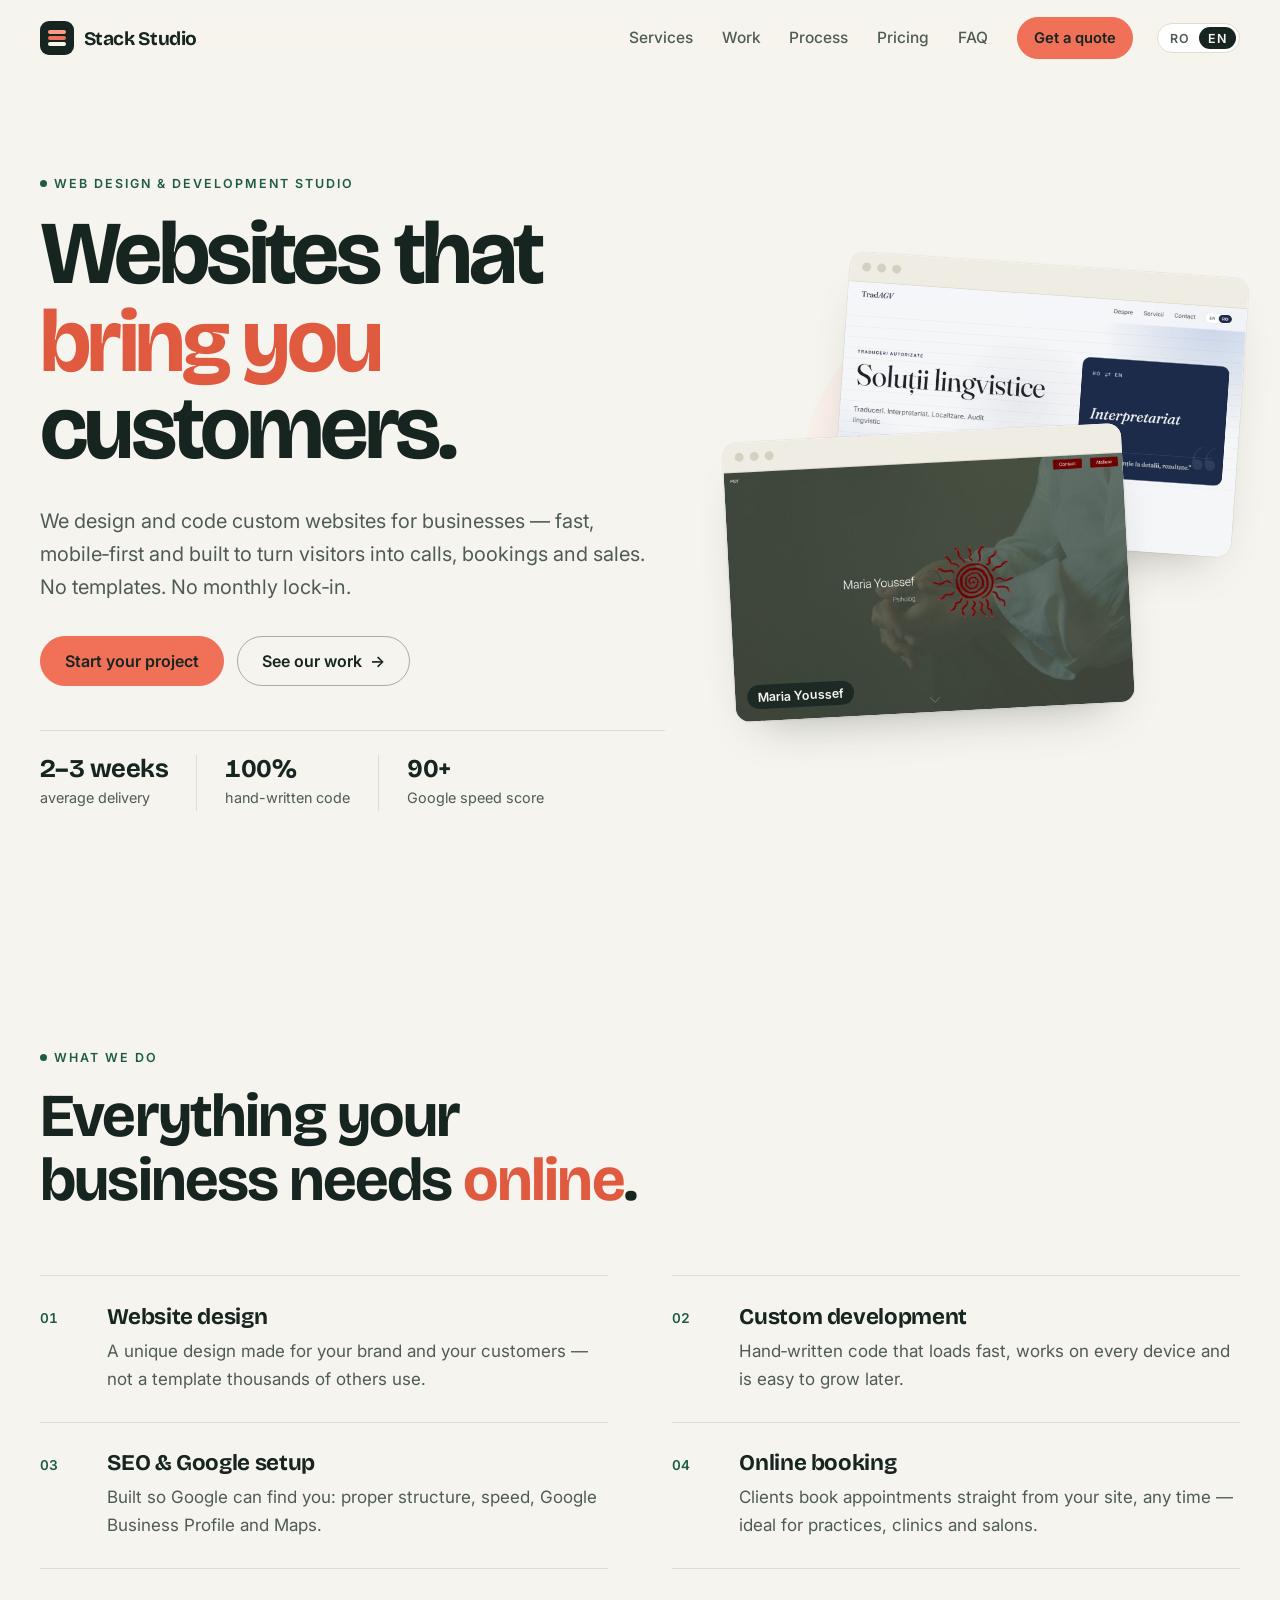
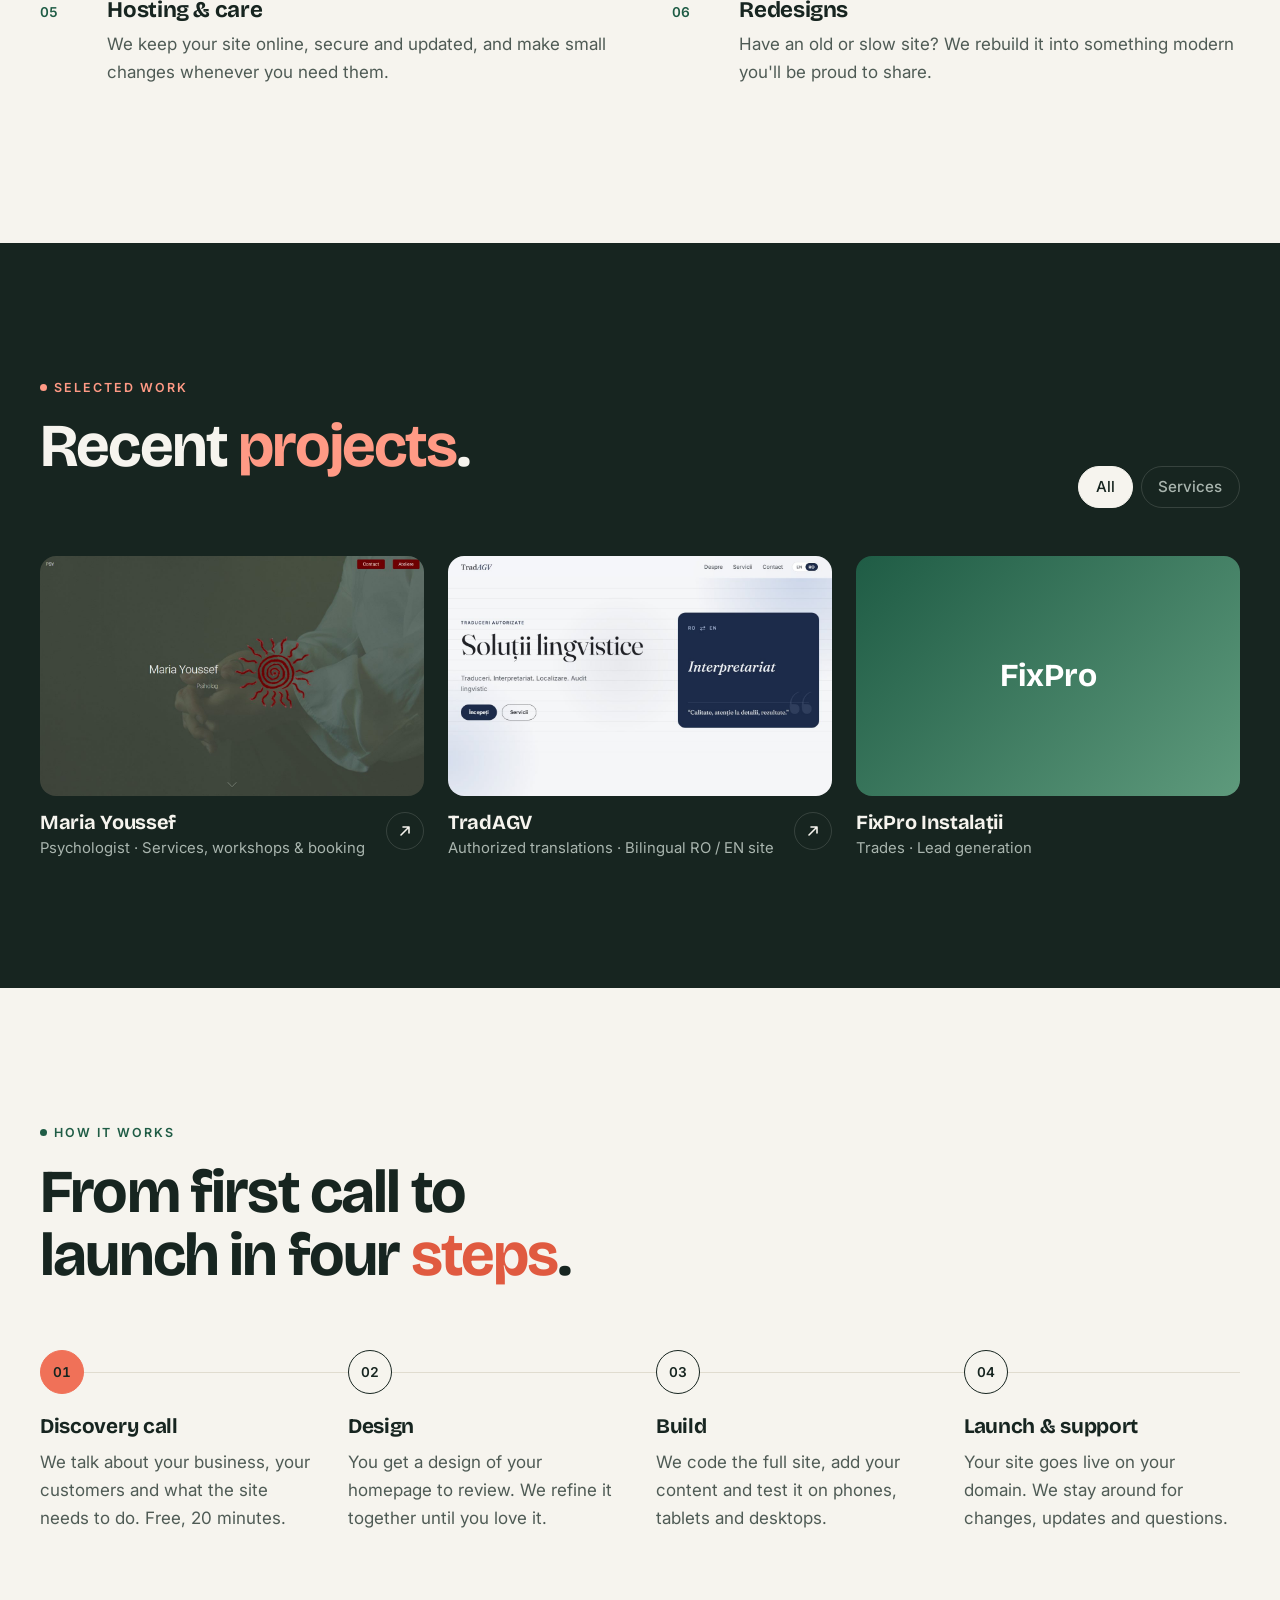
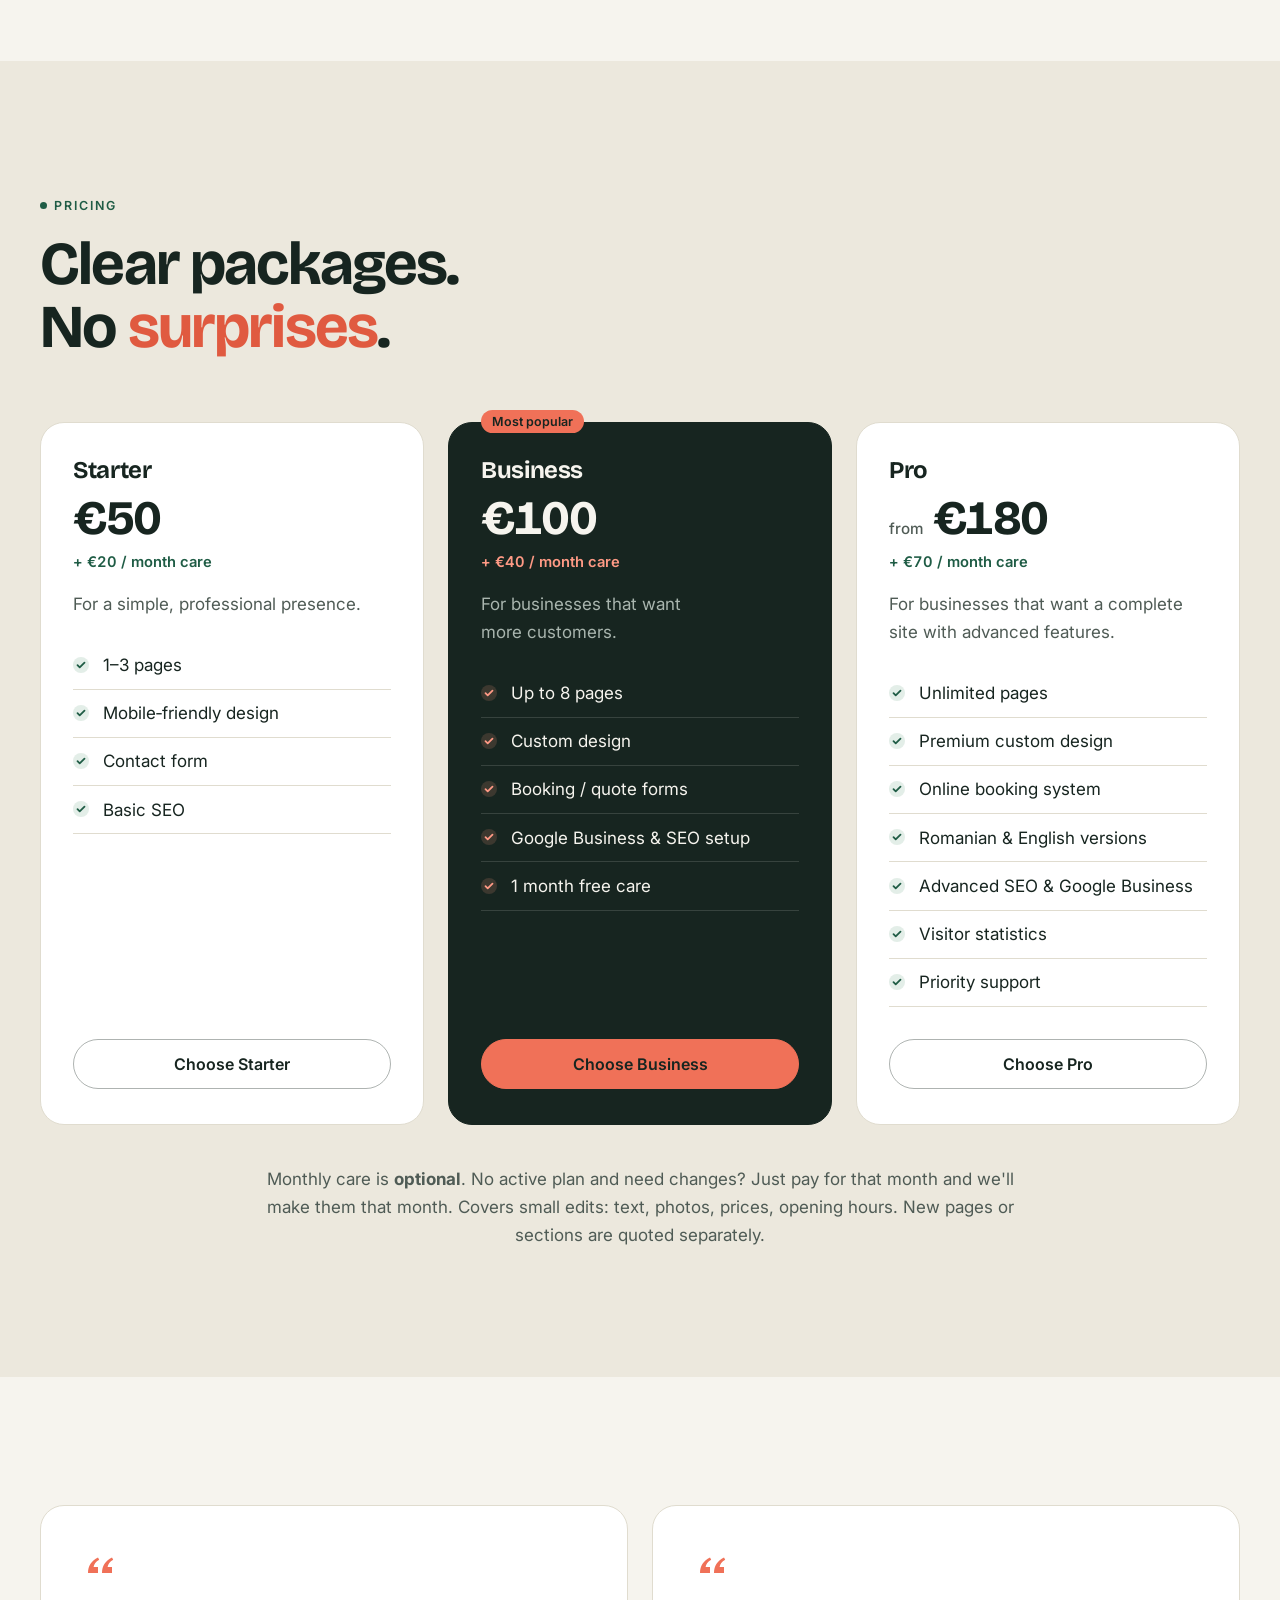
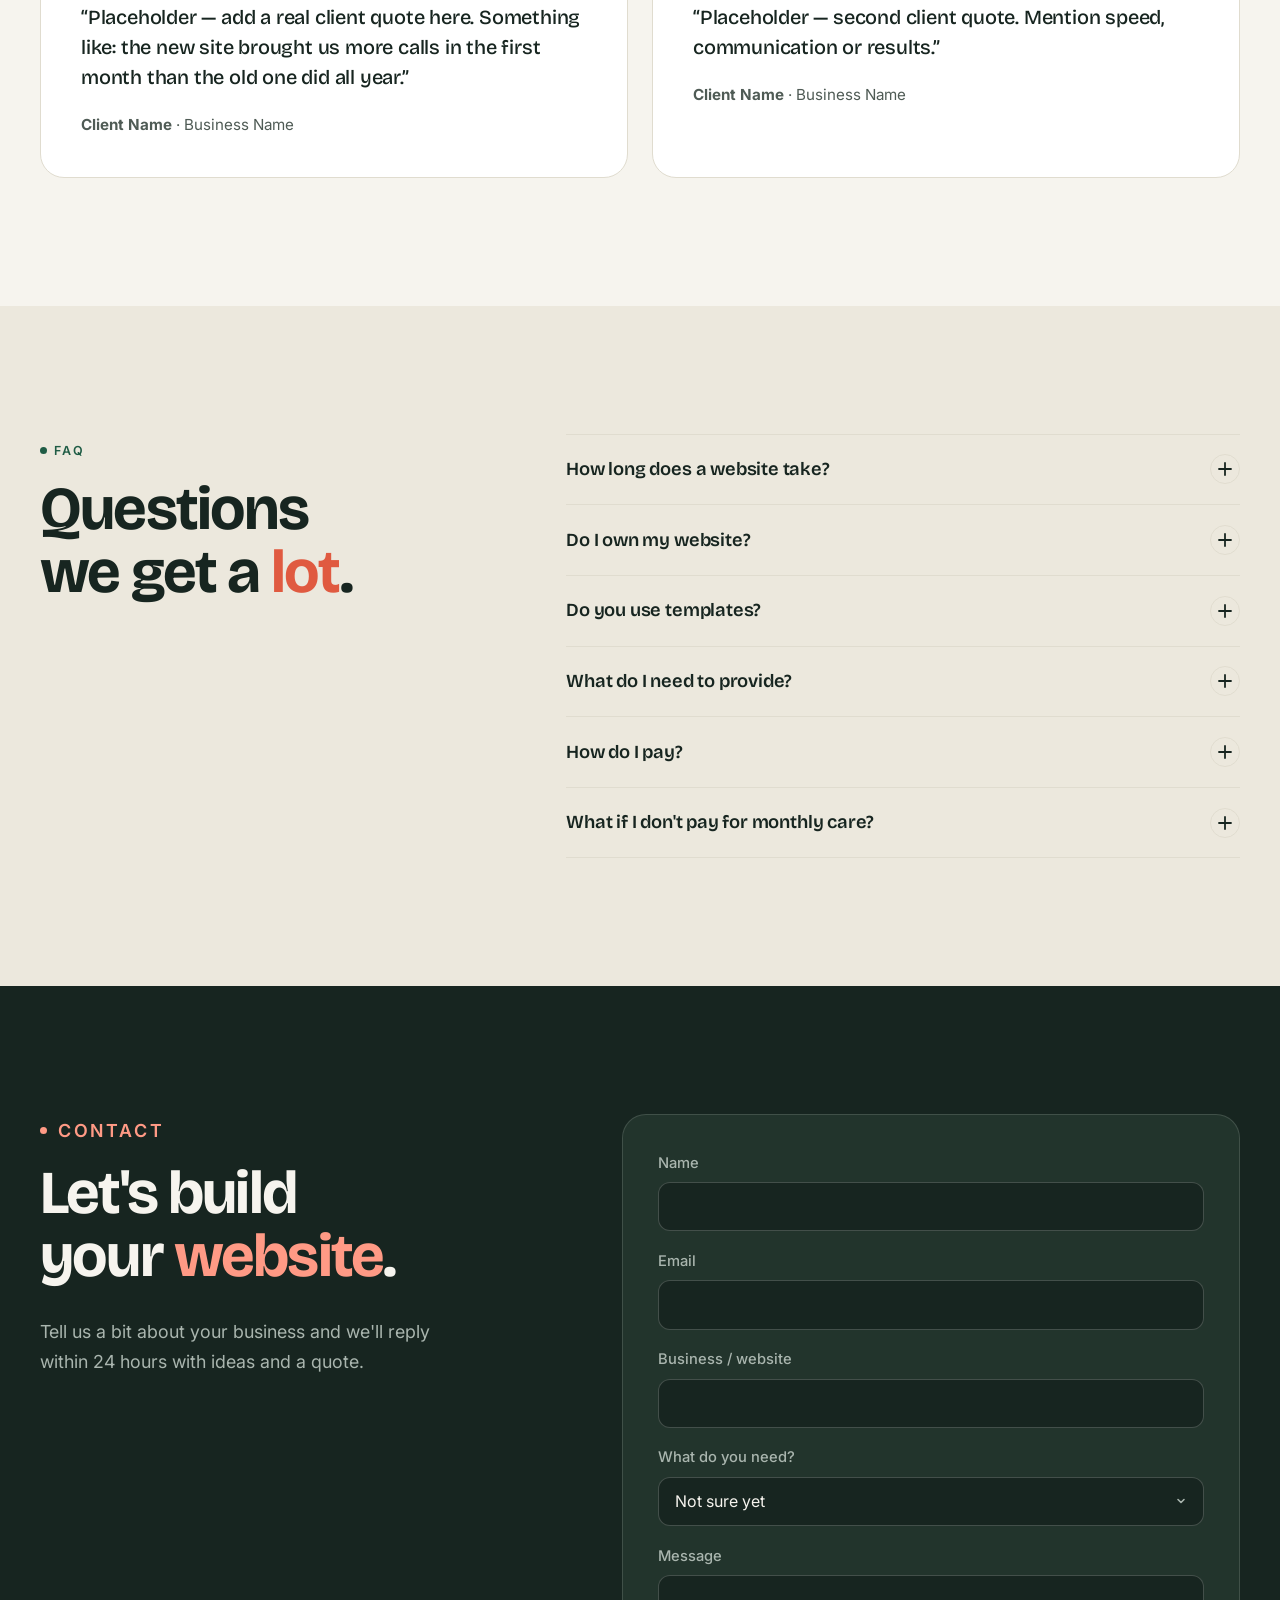
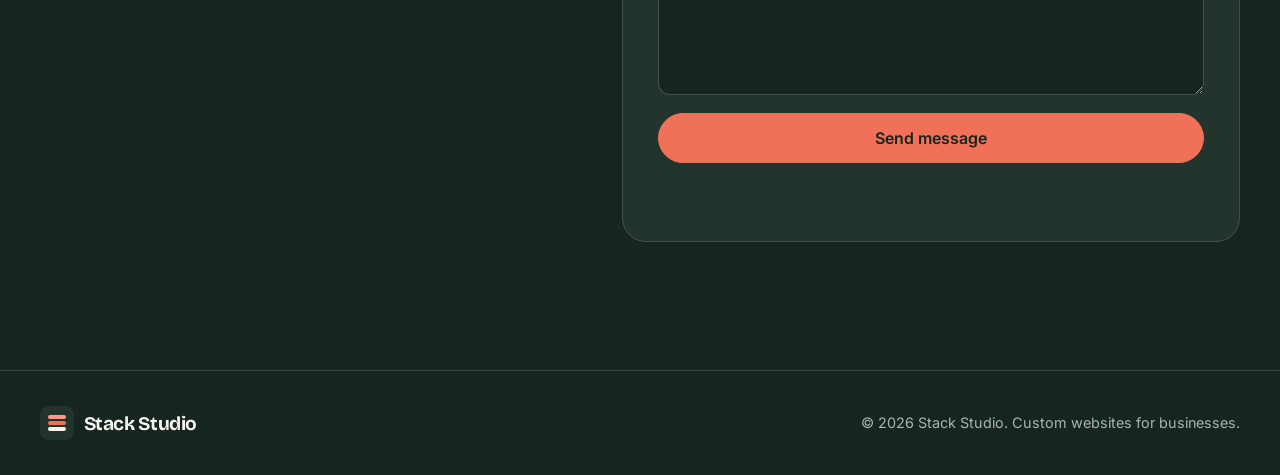
==== commit 6412bfb8: "Redesign palette: forest, cream and coral Co-Authored-By: Claude Opus 5.5 <noreply@anthropic.com>" ====
--- a/en/index.html
+++ b/en/index.html
@@ -3,7 +3,7 @@
 <head>
   <meta charset="utf-8">
   <meta name="viewport" content="width=device-width, initial-scale=1">
-  <meta name="theme-color" content="#f6f5f1">
+  <meta name="theme-color" content="#f6f4ee">
   <title>Stack Studio — Websites that bring you customers</title>
   <meta name="description" content="Stack Studio designs and builds fast, modern, custom websites for businesses.">
   <meta property="og:title" content="Stack Studio — Websites that bring you customers">
@@ -12,11 +12,11 @@
   <link rel="alternate" hreflang="ro" href="../">
   <link rel="alternate" hreflang="en" href="./">
   <link rel="alternate" hreflang="x-default" href="../">
-  <link rel="icon" href="data:image/svg+xml,<svg xmlns='http://www.w3.org/2000/svg' viewBox='0 0 34 34'><rect width='34' height='34' rx='9' fill='%23111214'/><rect x='8' y='9' width='18' height='4' rx='2' fill='%238ea2ff'/><rect x='8' y='15' width='18' height='4' rx='2' fill='%232448f5'/><rect x='8' y='21' width='18' height='4' rx='2' fill='%23f6f5f1'/></svg>">
+  <link rel="icon" href="data:image/svg+xml,<svg xmlns='http://www.w3.org/2000/svg' viewBox='0 0 34 34'><rect width='34' height='34' rx='9' fill='%23172520'/><rect x='8' y='9' width='18' height='4' rx='2' fill='%23ff9a85'/><rect x='8' y='15' width='18' height='4' rx='2' fill='%23f07158'/><rect x='8' y='21' width='18' height='4' rx='2' fill='%23f6f4ee'/></svg>">
   <link rel="preconnect" href="https://fonts.googleapis.com">
   <link rel="preconnect" href="https://fonts.gstatic.com" crossorigin>
   <link href="https://fonts.googleapis.com/css2?family=Bricolage+Grotesque:opsz,wght@12..96,500..800&family=Inter:wght@400;500;600;700&display=swap" rel="stylesheet">
-  <link rel="stylesheet" href="../styles.css?v=13">
+  <link rel="stylesheet" href="../styles.css?v=14">
   <script>document.documentElement.classList.add('js')</script>
 </head>
 <body>
@@ -26,7 +26,7 @@
   <header class="nav" id="top">
     <div class="container nav__inner">
       <a href="#top" class="logo" translate="no">
-        <svg class="logo__mark" viewBox="0 0 34 34" aria-hidden="true"><rect width="34" height="34" rx="9" fill="#111214"/><rect x="8" y="9" width="18" height="4" rx="2" fill="#8ea2ff"/><rect x="8" y="15" width="18" height="4" rx="2" fill="#2448f5"/><rect x="8" y="21" width="18" height="4" rx="2" fill="#f6f5f1"/></svg>
+        <svg class="logo__mark" viewBox="0 0 34 34" aria-hidden="true"><rect width="34" height="34" rx="9" fill="#172520"/><rect x="8" y="9" width="18" height="4" rx="2" fill="#ff9a85"/><rect x="8" y="15" width="18" height="4" rx="2" fill="#f07158"/><rect x="8" y="21" width="18" height="4" rx="2" fill="#f6f4ee"/></svg>
         Stack Studio
       </a>
       <nav class="nav__links" id="navLinks" aria-label="Main menu">
@@ -258,13 +258,13 @@
   <footer class="footer">
     <div class="container footer__inner">
       <a href="#top" class="logo" translate="no">
-        <svg class="logo__mark" viewBox="0 0 34 34" aria-hidden="true"><rect width="34" height="34" rx="9" fill="#1c1e23"/><rect x="8" y="9" width="18" height="4" rx="2" fill="#8ea2ff"/><rect x="8" y="15" width="18" height="4" rx="2" fill="#2448f5"/><rect x="8" y="21" width="18" height="4" rx="2" fill="#f6f5f1"/></svg>
+        <svg class="logo__mark" viewBox="0 0 34 34" aria-hidden="true"><rect width="34" height="34" rx="9" fill="#22342c"/><rect x="8" y="9" width="18" height="4" rx="2" fill="#ff9a85"/><rect x="8" y="15" width="18" height="4" rx="2" fill="#f07158"/><rect x="8" y="21" width="18" height="4" rx="2" fill="#f6f4ee"/></svg>
         Stack Studio
       </a>
       <p>© <span id="year">2026</span> Stack Studio. Custom websites for businesses.</p>
     </div>
   </footer>
 
-  <script src="../script.js?v=13"></script>
+  <script src="../script.js?v=14"></script>
 </body>
 </html>
--- a/styles.css
+++ b/styles.css
@@ -1,29 +1,33 @@
 /* ==========================================================
-   Stack Studio — stylesheet (redesign, "Ink & Cobalt")
+   Stack Studio — stylesheet (redesign, "Forest, Cream & Coral")
    Plain CSS, no framework. Colors and fonts live in :root.
    Built to pass the Web Interface Guidelines review.
    ========================================================== */
 :root {
-  --paper: #f6f5f1;       /* page background */
-  --paper-2: #ecebe4;     /* alternate sections */
+  --paper: #f6f4ee;       /* cream: page background */
+  --paper-2: #ece8dd;     /* alternate sections */
   --card: #ffffff;
-  --ink: #111214;         /* text, dark sections */
-  --ink-2: #1c1e23;       /* cards on dark */
-  --soft: #4a4d55;        /* secondary text on paper (7.9:1) */
-  --line: #d9d6cc;
-  --accent: #2448f5;      /* cobalt: buttons, links, highlights */
-  --accent-hover: #1a37d1;
-  --accent-text: #1f3fd6; /* small accent text on paper (7:1) */
-  --accent-tint: #e6ebff;
-  --night-soft: #a9acb4;  /* secondary text on ink (8.2:1) */
-  --night-accent: #8ea2ff;/* accent text on ink (7.7:1) */
-  --night-line: rgba(246, 245, 241, .14);
+  --ink: #172520;         /* dark forest: text, dark sections */
+  --ink-2: #22342c;       /* cards on dark */
+  --soft: #4f5b55;        /* secondary text on cream (7:1) */
+  --line: #e0dccf;
+  --forest: #1f5c45;      /* small labels, numbers, focus ring on cream */
+  --forest-tint: #e3eee8;
+  --accent: #f07158;      /* coral: buttons, highlights */
+  --accent-hover: #f58a74;/* lighter on hover keeps dark text readable */
+  --accent-ink: #172520;  /* text on coral (5.9:1) */
+  --accent-strong: #e05a40; /* coral for big highlighted words on cream */
+  --accent-text: #1f5c45; /* small accent text on cream: forest (7.5:1) */
+  --accent-tint: #fde6e0;
+  --night-soft: #a9b5ae;  /* secondary text on forest (8:1) */
+  --night-accent: #ff9a85;/* coral text on forest (7.8:1) */
+  --night-line: rgba(246, 244, 238, .14);
 
   --radius: 16px;
   --radius-lg: 24px;
   --font-head: "Bricolage Grotesque", "Inter", system-ui, sans-serif;
   --font-body: "Inter", system-ui, sans-serif;
-  --shadow: 0 24px 50px -28px rgba(17, 18, 20, .35);
+  --shadow: 0 24px 50px -28px rgba(23, 37, 32, .38);
   color-scheme: light;
 }
 
@@ -31,7 +35,7 @@
 *, *::before, *::after { box-sizing: border-box; }
 html {
   scroll-behavior: smooth; scroll-padding-top: 92px;
-  -webkit-text-size-adjust: 100%; -webkit-tap-highlight-color: rgba(36, 72, 245, .15);
+  -webkit-text-size-adjust: 100%; -webkit-tap-highlight-color: rgba(240, 113, 88, .18);
 }
 body { margin: 0; background: var(--paper); color: var(--ink); font: 17px/1.65 var(--font-body); -webkit-font-smoothing: antialiased; }
 img { max-width: 100%; height: auto; display: block; }
@@ -41,7 +45,7 @@
 h2 { font-size: clamp(2.2rem, 4.8vw, 3.8rem); }
 h3 { font-size: 1.3rem; letter-spacing: -.015em; }
 p { margin: 0 0 1em; text-wrap: pretty; }
-h1 em, h2 em, .hl { font-style: normal; color: var(--accent); }
+h1 em, h2 em, .hl { font-style: normal; color: var(--accent-strong); }
 
 .container { width: min(1200px, 100% - 32px); margin-inline: auto; }
 .section { padding: clamp(5rem, 10vw, 8rem) 0; }
@@ -64,22 +68,22 @@
   transform: translateY(-170%); transition: transform .2s ease;
 }
 .skip-link:focus-visible { transform: none; }
-:focus-visible { outline: 3px solid var(--accent); outline-offset: 3px; border-radius: 6px; }
+:focus-visible { outline: 3px solid var(--forest); outline-offset: 3px; border-radius: 6px; }
 .section--night :focus-visible, .plan--featured :focus-visible, .footer :focus-visible { outline-color: var(--night-accent); }
 
 /* ---------- Buttons ---------- */
 .btn {
   display: inline-flex; align-items: center; justify-content: center; gap: .5em;
   min-height: 50px; padding: 0 1.5em; border-radius: 999px; border: 1.5px solid var(--accent);
-  background: var(--accent); color: #fff; font: 600 1rem var(--font-body); text-decoration: none; cursor: pointer;
+  background: var(--accent); color: var(--accent-ink); font: 600 1rem var(--font-body); text-decoration: none; cursor: pointer;
   transition: background-color .2s, border-color .2s, color .2s, transform .2s;
 }
 .btn:hover { background: var(--accent-hover); border-color: var(--accent-hover); }
 .btn:active { transform: translateY(1px); }
 .btn:focus-visible { border-radius: 999px; outline-offset: 4px; }
-.btn--ghost { background: transparent; color: var(--ink); border-color: rgba(17, 18, 20, .35); }
+.btn--ghost { background: transparent; color: var(--ink); border-color: rgba(23, 37, 32, .35); }
 .btn--ghost:hover { background: var(--ink); border-color: var(--ink); color: var(--paper); }
-.section--night .btn--ghost, .plan--featured .btn--ghost { color: var(--paper); border-color: rgba(246, 245, 241, .4); }
+.section--night .btn--ghost, .plan--featured .btn--ghost { color: var(--paper); border-color: rgba(246, 244, 238, .4); }
 .section--night .btn--ghost:hover { background: var(--paper); color: var(--ink); border-color: var(--paper); }
 .btn--small { min-height: 42px; padding: 0 1.1em; font-size: .92rem; }
 .btn--block { width: 100%; }
@@ -90,7 +94,7 @@
 /* ---------- Header ---------- */
 .nav {
   position: sticky; top: 0; z-index: 100;
-  background: rgba(246, 245, 241, .9); backdrop-filter: saturate(1.4) blur(12px); -webkit-backdrop-filter: saturate(1.4) blur(12px);
+  background: rgba(246, 244, 238, .9); backdrop-filter: saturate(1.4) blur(12px); -webkit-backdrop-filter: saturate(1.4) blur(12px);
   border-bottom: 1px solid transparent; transition: border-color .3s;
 }
 .nav.is-scrolled { border-color: var(--line); }
@@ -131,14 +135,14 @@
 }
 .window {
   position: absolute; width: 78%; margin: 0; background: var(--card); border-radius: 14px; overflow: hidden;
-  box-shadow: var(--shadow), 0 0 0 1px rgba(17, 18, 20, .06);
-}
-.window__bar { display: flex; gap: 6px; padding: 10px 12px; background: #efeee9; border-bottom: 1px solid var(--line); }
-.window__bar i { width: 9px; height: 9px; border-radius: 50%; background: #d4d1c6; }
+  box-shadow: var(--shadow), 0 0 0 1px rgba(23, 37, 32, .06);
+}
+.window__bar { display: flex; gap: 6px; padding: 10px 12px; background: #efece3; border-bottom: 1px solid var(--line); }
+.window__bar i { width: 9px; height: 9px; border-radius: 50%; background: #d6d0c1; }
 .window img { width: 100%; aspect-ratio: 16 / 10; object-fit: cover; }
 .window figcaption {
   position: absolute; left: 12px; bottom: 12px; padding: .35em .8em; border-radius: 999px;
-  background: rgba(17, 18, 20, .82); color: var(--paper); font: 600 .78rem var(--font-body);
+  background: rgba(23, 37, 32, .85); color: var(--paper); font: 600 .78rem var(--font-body);
 }
 .window--back { top: 4%; right: 0; transform: rotate(4deg); }
 .window--front { bottom: 4%; left: 0; transform: rotate(-3deg); }
@@ -159,7 +163,7 @@
   background: transparent; color: var(--night-soft); border: 1px solid var(--night-line); font: 500 .95rem var(--font-body);
   transition: background-color .2s, color .2s, border-color .2s;
 }
-.filter:hover { color: var(--paper); border-color: rgba(246, 245, 241, .5); }
+.filter:hover { color: var(--paper); border-color: rgba(246, 244, 238, .5); }
 .filter.is-active { background: var(--paper); color: var(--ink); border-color: var(--paper); }
 .work { display: grid; grid-template-columns: repeat(3, 1fr); gap: 1.5rem; }
 .work__item { display: block; text-decoration: none; color: inherit; min-width: 0; }
@@ -167,7 +171,7 @@
 .work__img { aspect-ratio: 16 / 10; border-radius: var(--radius); overflow: hidden; background: var(--ink-2); }
 .work__img img { width: 100%; height: 100%; object-fit: cover; transition: transform .5s ease; }
 a.work__item:hover .work__img img { transform: scale(1.04); }
-.work__img--placeholder { display: grid; place-items: center; background: linear-gradient(135deg, #2448f5, #8ea2ff); }
+.work__img--placeholder { display: grid; place-items: center; background: linear-gradient(135deg, #1f5c45, #5e9a7c); }
 .work__img--placeholder span { font: 700 clamp(1.4rem, 2.6vw, 2rem) var(--font-head); color: #fff; }
 .work__meta { display: flex; justify-content: space-between; gap: 1rem; padding-top: 1rem; }
 .work__meta h3 { margin: 0 0 .2rem; font-size: 1.25rem; }
@@ -185,7 +189,7 @@
   position: relative; display: grid; place-items: center; width: 44px; height: 44px; margin-bottom: 1.4rem;
   border-radius: 50%; background: var(--paper); border: 1.5px solid var(--ink); font: 600 .85rem var(--font-body); font-variant-numeric: tabular-nums;
 }
-.step:first-child .step__n { background: var(--accent); border-color: var(--accent); color: #fff; }
+.step:first-child .step__n { background: var(--accent); border-color: var(--accent); color: var(--accent-ink); }
 .step h3 { font-size: 1.3rem; }
 .step p { color: var(--soft); margin: 0; }
 
@@ -201,14 +205,14 @@
 .plan li { position: relative; padding: .6rem 0 .6rem 1.9rem; border-bottom: 1px solid var(--line); }
 .plan li::before {
   content: ""; position: absolute; left: 0; top: .95rem; width: 16px; height: 16px; border-radius: 50%;
-  background: var(--accent-tint) url("data:image/svg+xml,%3Csvg xmlns='http://www.w3.org/2000/svg' viewBox='0 0 16 16'%3E%3Cpath d='M4.5 8.2l2.2 2.2 4.8-4.8' fill='none' stroke='%231f3fd6' stroke-width='1.8' stroke-linecap='round' stroke-linejoin='round'/%3E%3C/svg%3E") center / 16px no-repeat;
+  background: var(--forest-tint) url("data:image/svg+xml,%3Csvg xmlns='http://www.w3.org/2000/svg' viewBox='0 0 16 16'%3E%3Cpath d='M4.5 8.2l2.2 2.2 4.8-4.8' fill='none' stroke='%231f5c45' stroke-width='1.8' stroke-linecap='round' stroke-linejoin='round'/%3E%3C/svg%3E") center / 16px no-repeat;
 }
 .plan--featured { background: var(--ink); color: var(--paper); border-color: var(--ink); }
 .plan--featured .plan__price small, .plan--featured .plan__desc { color: var(--night-soft); }
 .plan--featured .plan__monthly { color: var(--night-accent); }
 .plan--featured li { border-color: var(--night-line); }
-.plan--featured li::before { background-color: rgba(142, 162, 255, .16); background-image: url("data:image/svg+xml,%3Csvg xmlns='http://www.w3.org/2000/svg' viewBox='0 0 16 16'%3E%3Cpath d='M4.5 8.2l2.2 2.2 4.8-4.8' fill='none' stroke='%238ea2ff' stroke-width='1.8' stroke-linecap='round' stroke-linejoin='round'/%3E%3C/svg%3E"); }
-.plan__badge { position: absolute; top: -13px; left: 2rem; padding: .3em .9em; border-radius: 999px; background: var(--accent); color: #fff; font: 600 .78rem var(--font-body); }
+.plan--featured li::before { background-color: rgba(255, 154, 133, .16); background-image: url("data:image/svg+xml,%3Csvg xmlns='http://www.w3.org/2000/svg' viewBox='0 0 16 16'%3E%3Cpath d='M4.5 8.2l2.2 2.2 4.8-4.8' fill='none' stroke='%23ff9a85' stroke-width='1.8' stroke-linecap='round' stroke-linejoin='round'/%3E%3C/svg%3E"); }
+.plan__badge { position: absolute; top: -13px; left: 2rem; padding: .3em .9em; border-radius: 999px; background: var(--accent); color: var(--accent-ink); font: 600 .78rem var(--font-body); }
 .pricing__note { max-width: 760px; margin: 2.5rem auto 0; text-align: center; color: var(--soft); }
 
 /* ---------- Testimonials ---------- */
@@ -231,7 +235,7 @@
 .faq summary::after {
   content: ""; position: absolute; right: 0; top: 50%; width: 30px; height: 30px; margin-top: -15px; border-radius: 50%;
   border: 1px solid var(--line); transition: transform .3s ease, background-color .2s;
-  background: url("data:image/svg+xml,%3Csvg xmlns='http://www.w3.org/2000/svg' viewBox='0 0 30 30'%3E%3Cpath d='M15 9v12M9 15h12' stroke='%23111214' stroke-width='1.8' stroke-linecap='round'/%3E%3C/svg%3E") center / 30px no-repeat;
+  background: url("data:image/svg+xml,%3Csvg xmlns='http://www.w3.org/2000/svg' viewBox='0 0 30 30'%3E%3Cpath d='M15 9v12M9 15h12' stroke='%23172520' stroke-width='1.8' stroke-linecap='round'/%3E%3C/svg%3E") center / 30px no-repeat;
 }
 .faq summary:hover::after { background-color: var(--accent-tint); }
 .faq details[open] summary::after { transform: rotate(45deg); }
@@ -243,13 +247,13 @@
 .form { display: grid; gap: 1.1rem; padding: clamp(1.5rem, 3vw, 2.2rem); background: var(--ink-2); border: 1px solid var(--night-line); border-radius: var(--radius-lg); }
 .form label { display: grid; gap: .45rem; font-size: .92rem; font-weight: 500; color: var(--night-soft); }
 .form input, .form select, .form textarea {
-  width: 100%; padding: .85em 1em; border-radius: 12px; border: 1px solid rgba(246, 245, 241, .2);
+  width: 100%; padding: .85em 1em; border-radius: 12px; border: 1px solid rgba(246, 244, 238, .2);
   background-color: var(--ink); color: var(--paper); font: 1rem var(--font-body);
   transition: border-color .2s;
 }
-.form select { appearance: none; padding-right: 2.6em; background-image: url("data:image/svg+xml,%3Csvg xmlns='http://www.w3.org/2000/svg' viewBox='0 0 12 12'%3E%3Cpath d='M3 4.5l3 3 3-3' fill='none' stroke='%23a9acb4' stroke-width='1.6' stroke-linecap='round' stroke-linejoin='round'/%3E%3C/svg%3E"); background-repeat: no-repeat; background-position: right 1em center; background-size: 12px; }
+.form select { appearance: none; padding-right: 2.6em; background-image: url("data:image/svg+xml,%3Csvg xmlns='http://www.w3.org/2000/svg' viewBox='0 0 12 12'%3E%3Cpath d='M3 4.5l3 3 3-3' fill='none' stroke='%23a9b5ae' stroke-width='1.6' stroke-linecap='round' stroke-linejoin='round'/%3E%3C/svg%3E"); background-repeat: no-repeat; background-position: right 1em center; background-size: 12px; }
 .form select option { background: var(--ink); color: var(--paper); }
-.form input:hover, .form select:hover, .form textarea:hover { border-color: rgba(246, 245, 241, .4); }
+.form input:hover, .form select:hover, .form textarea:hover { border-color: rgba(246, 244, 238, .4); }
 .form input:focus-visible, .form select:focus-visible, .form textarea:focus-visible { outline: 3px solid var(--night-accent); outline-offset: 1px; border-color: var(--night-accent); }
 .form textarea { resize: vertical; min-height: 120px; }
 .form__status { margin: 0; min-height: 1.5em; color: var(--night-accent); font-weight: 500; }
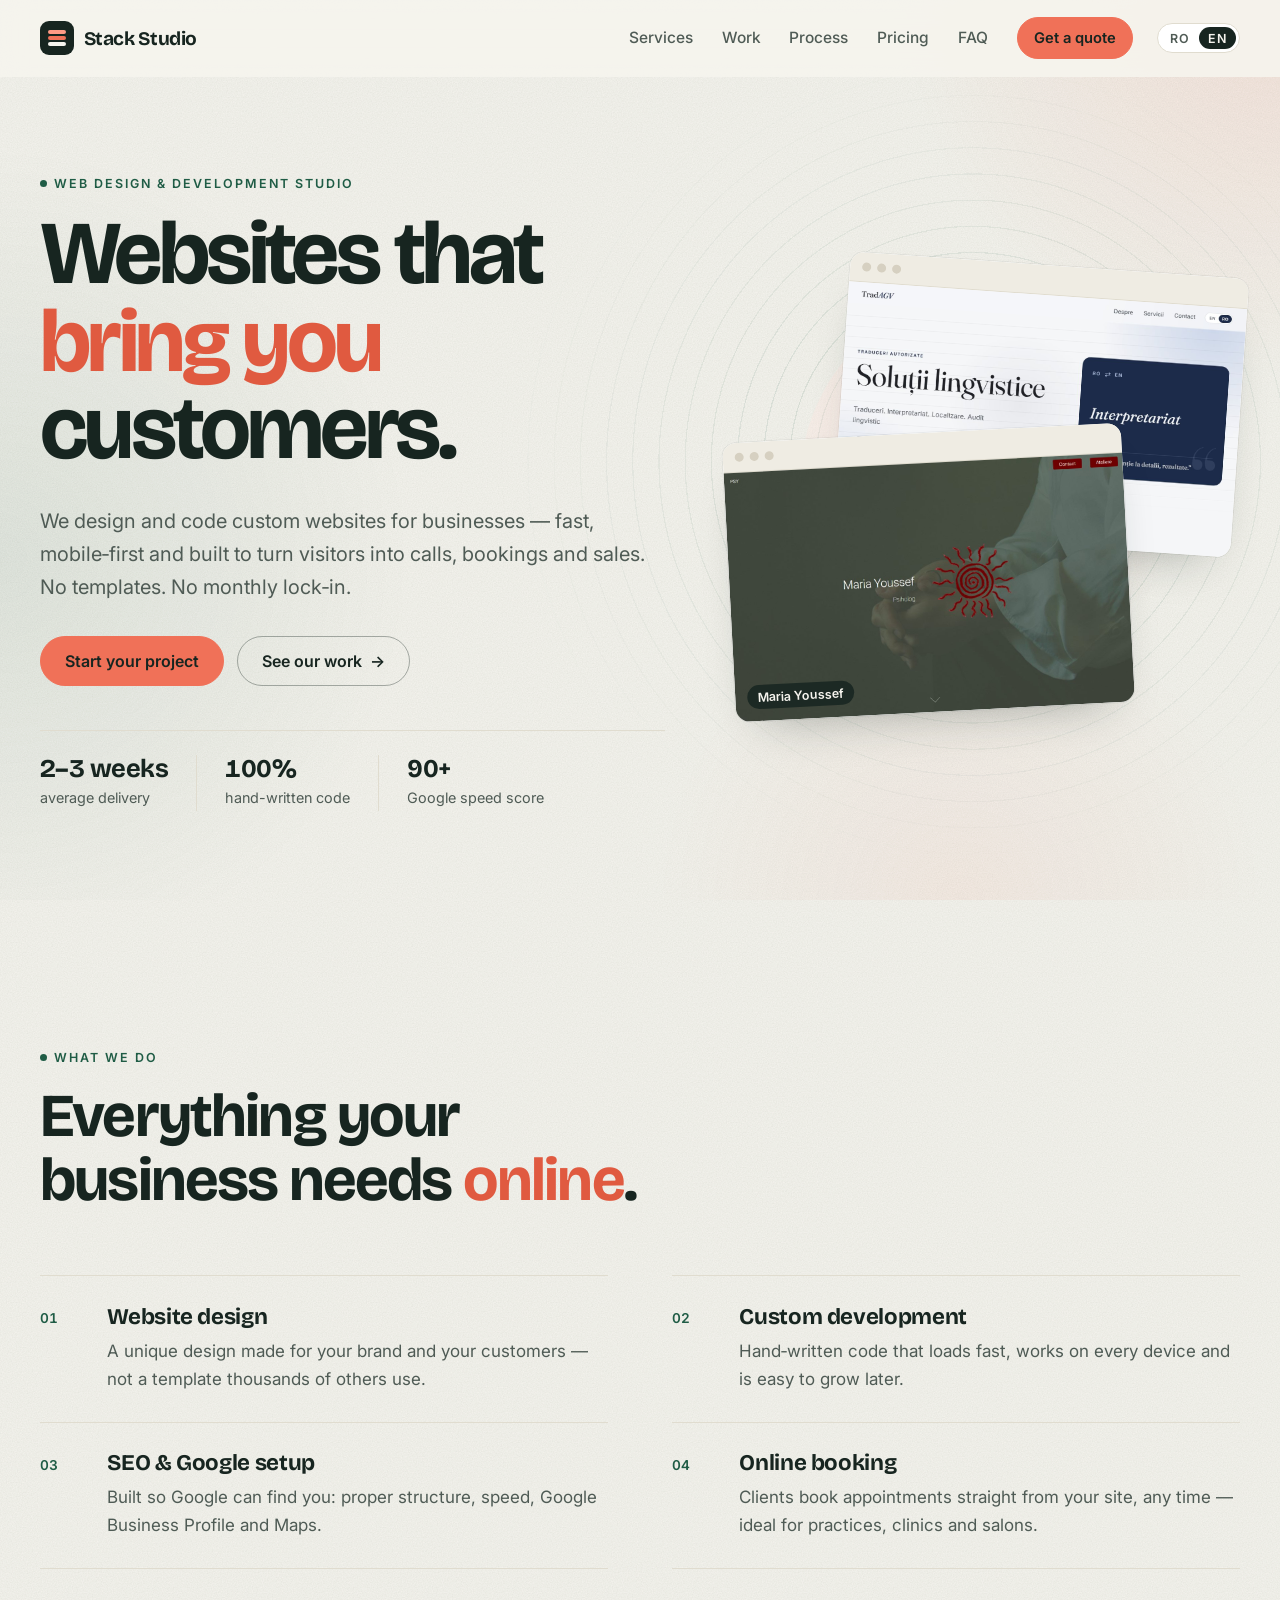
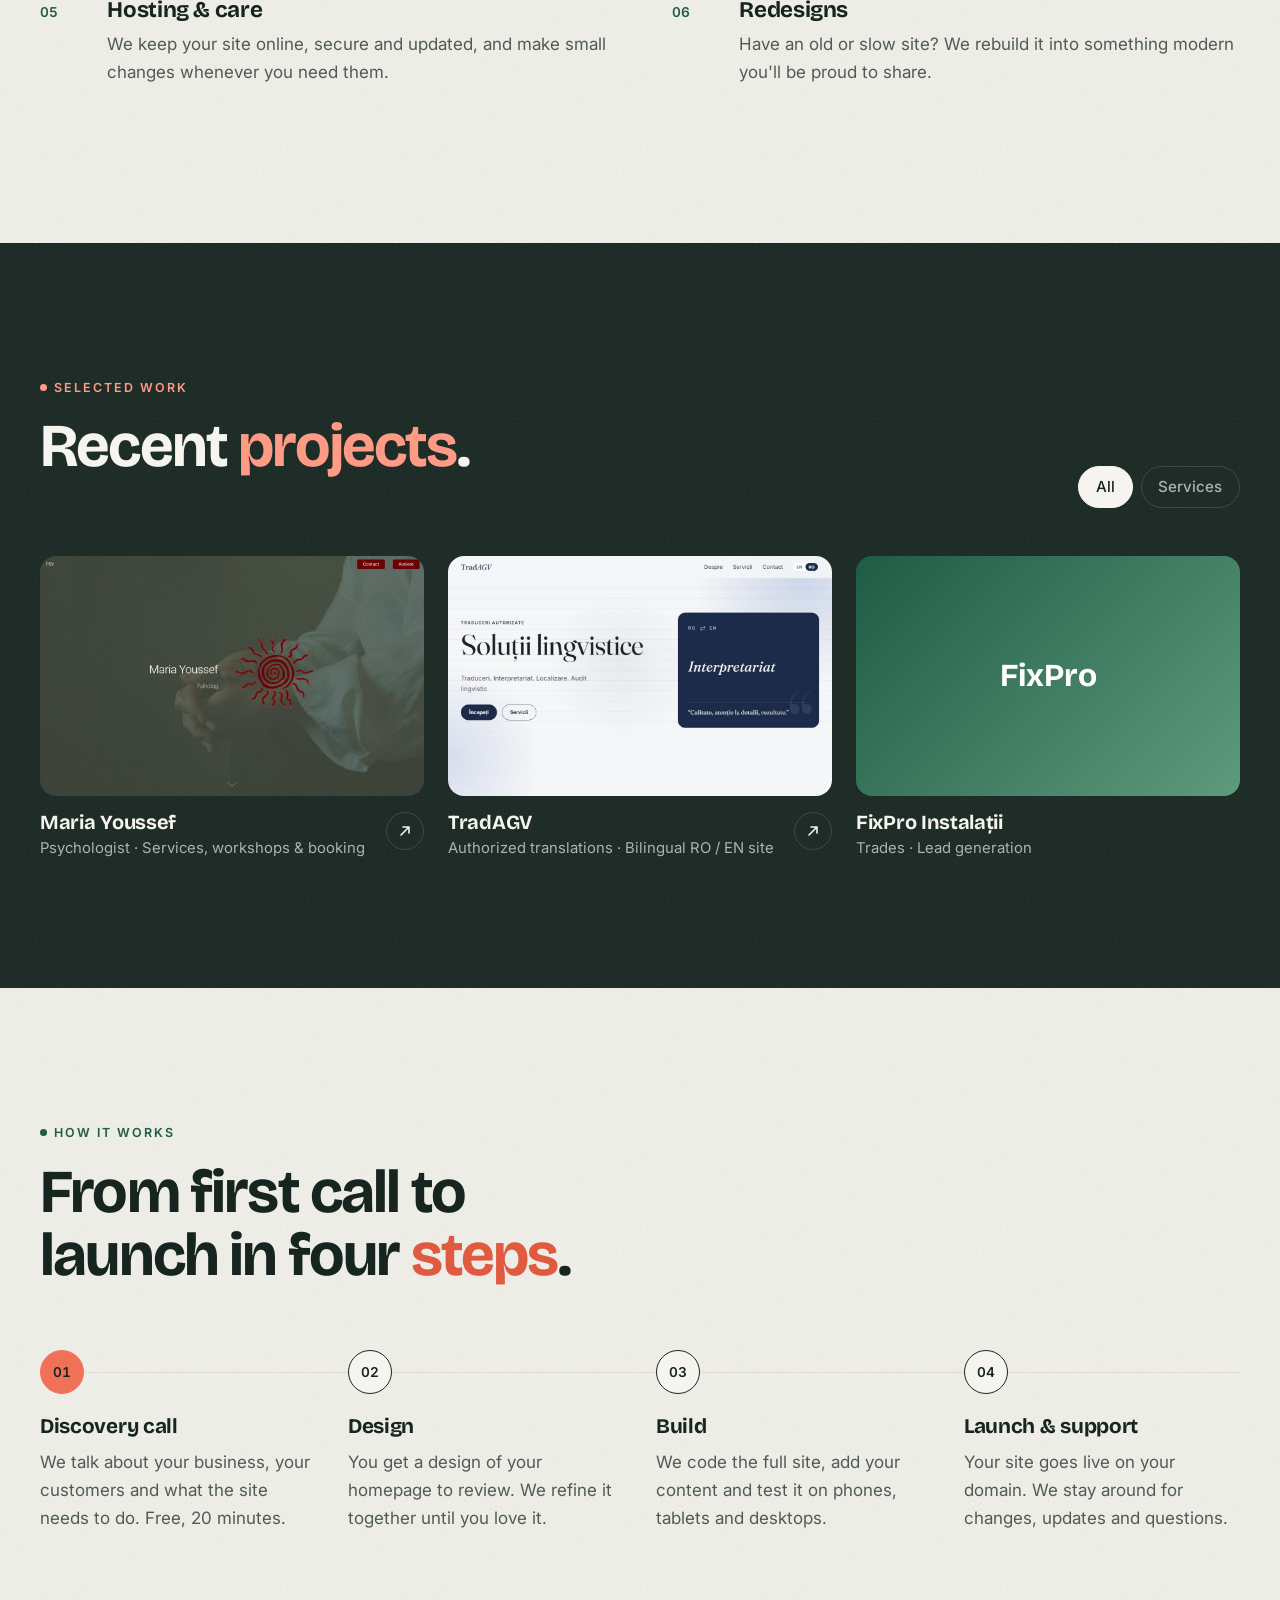
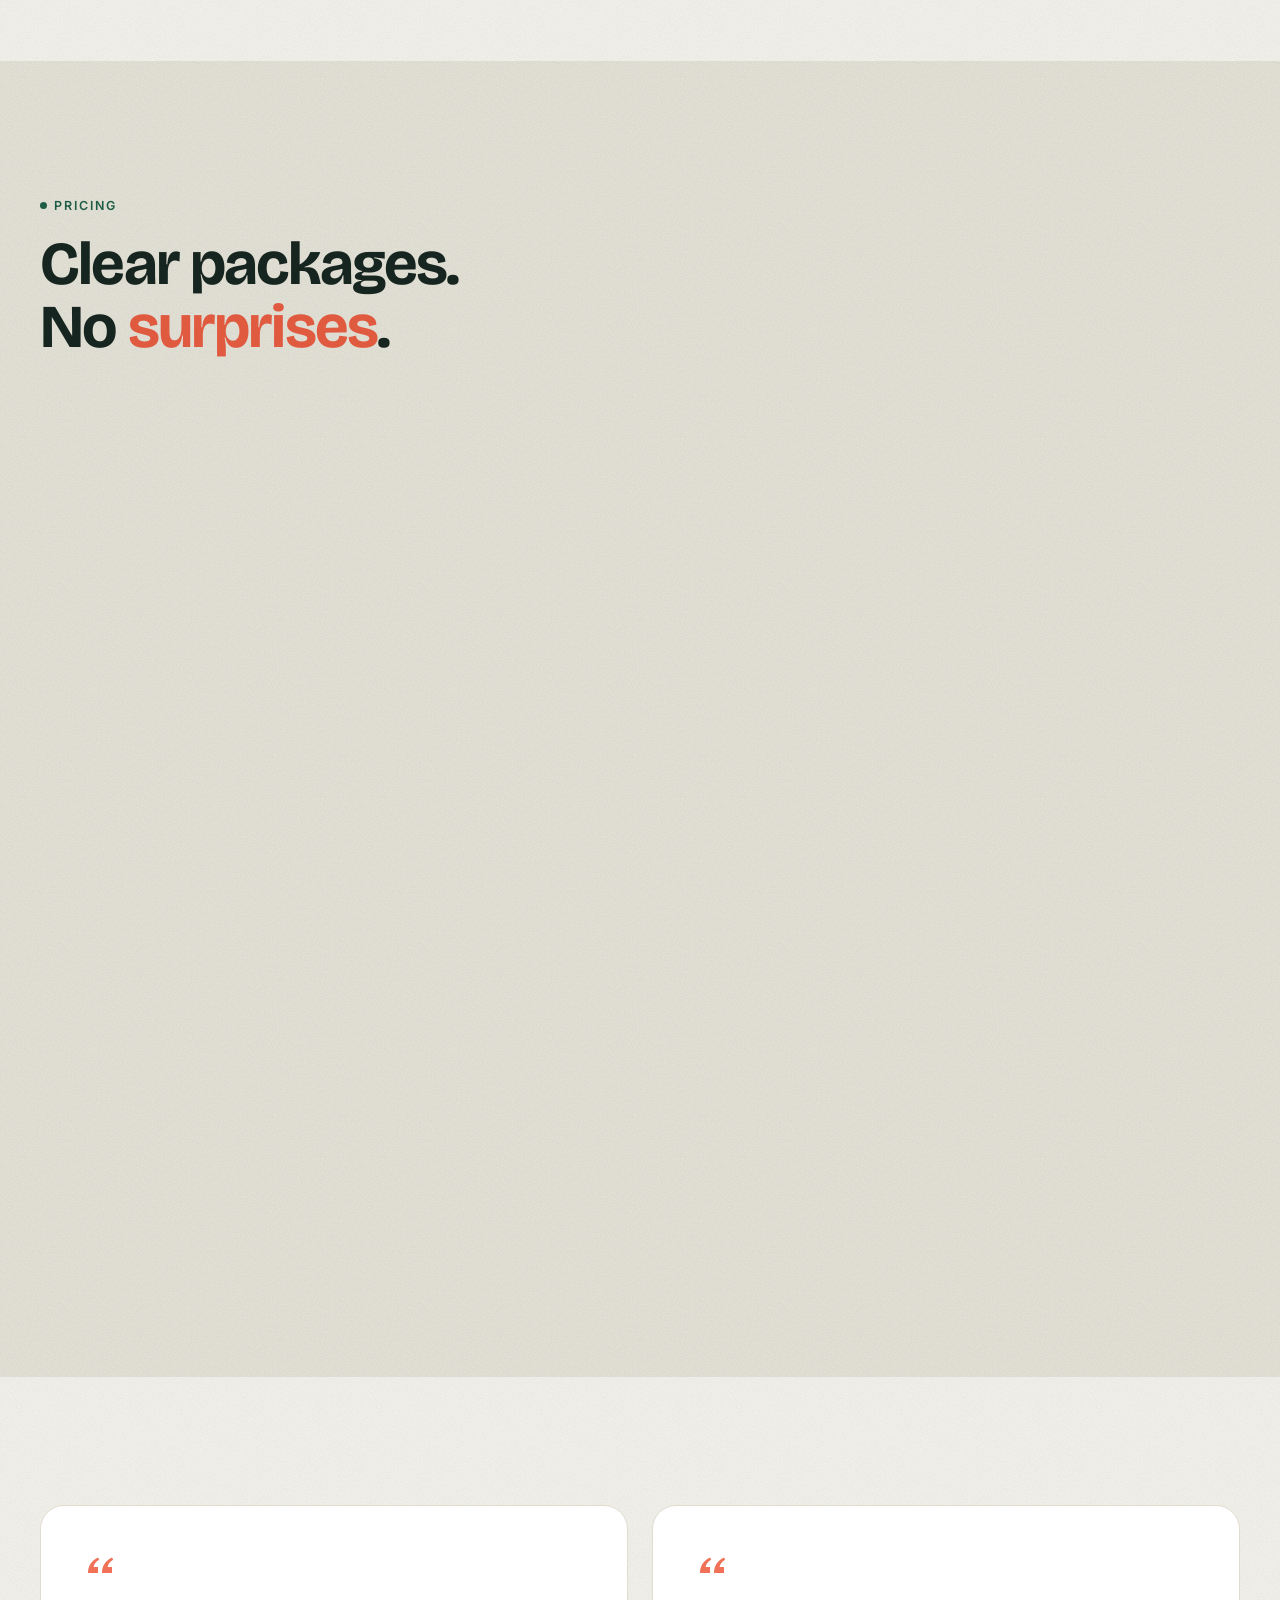
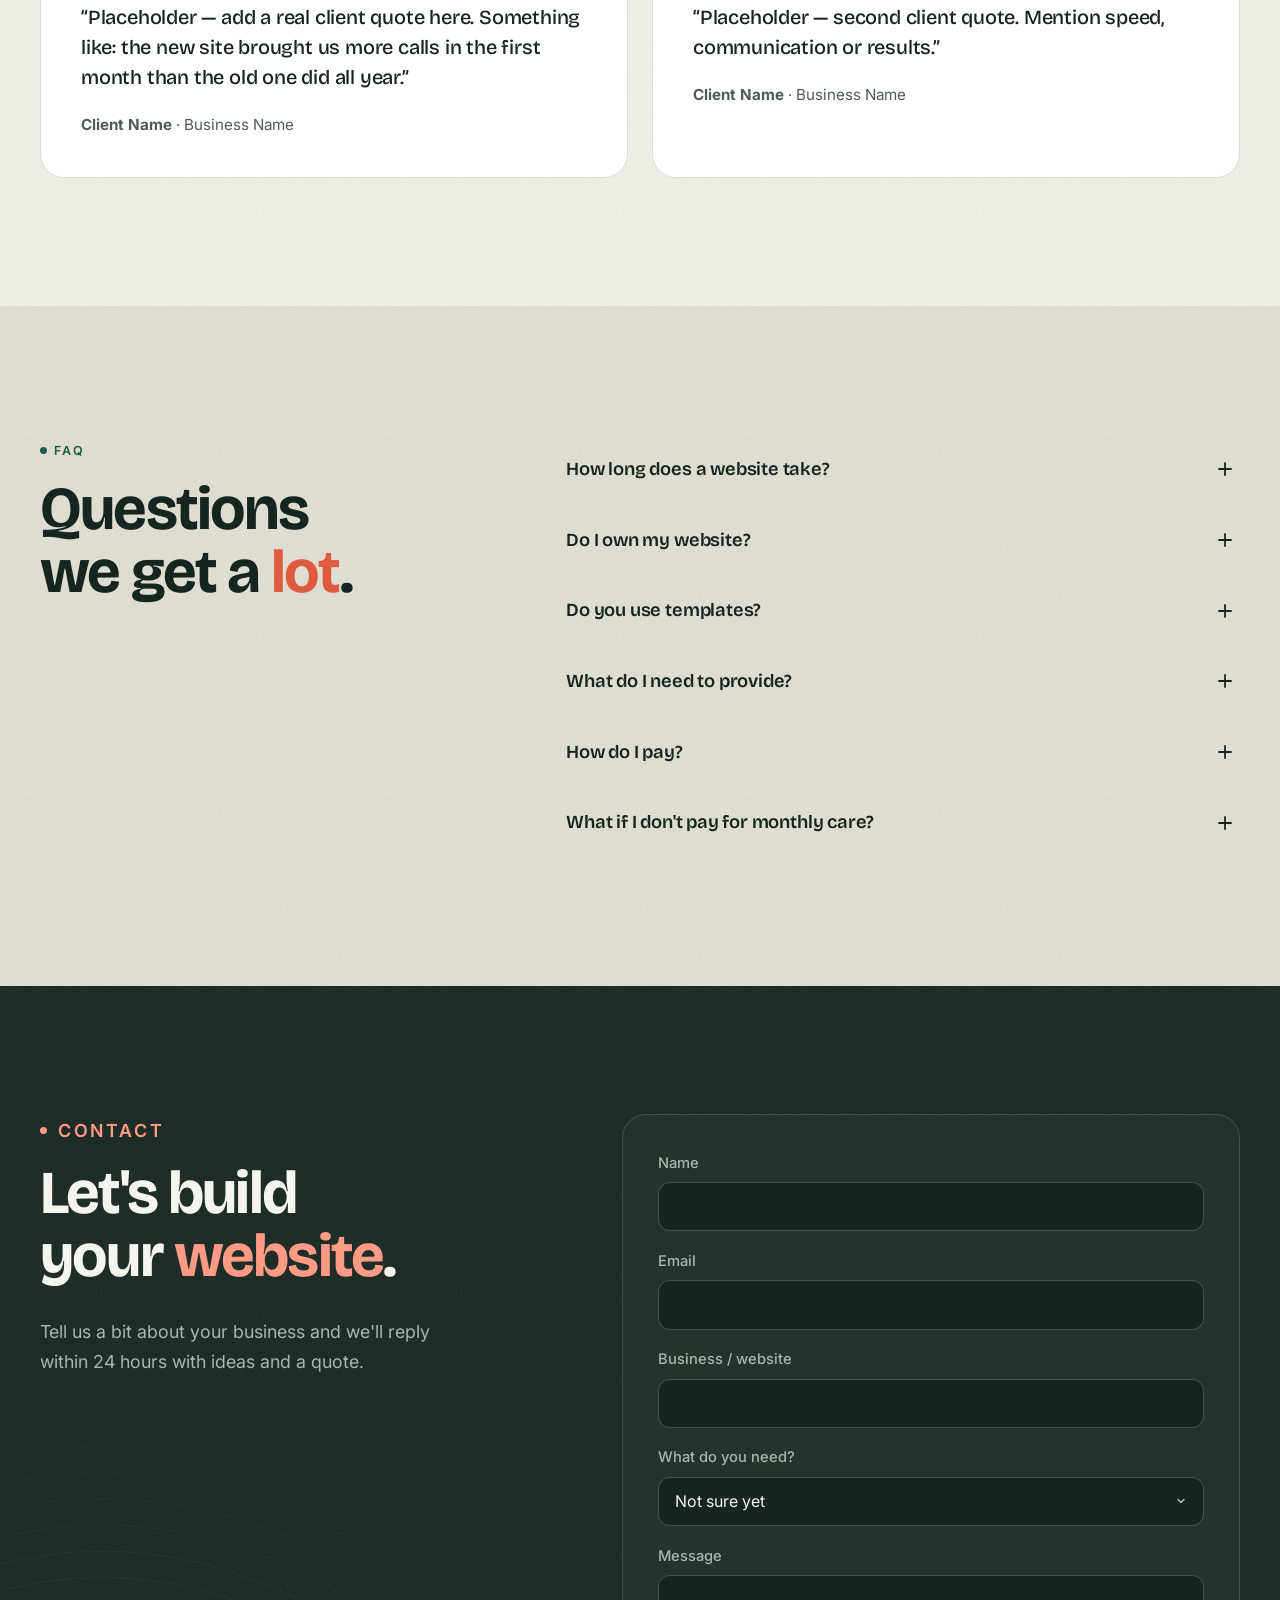
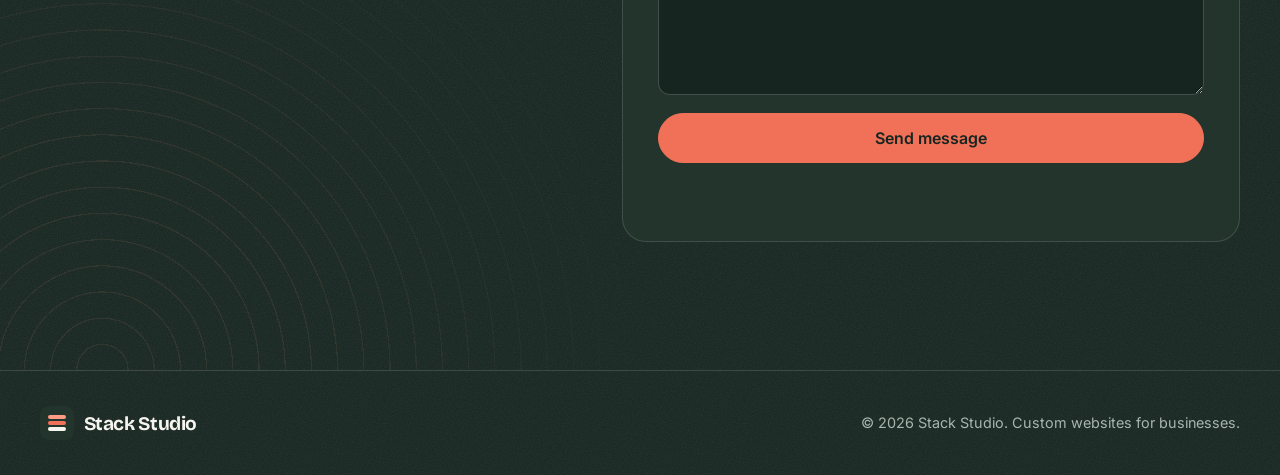
==== commit 87214fd3: "Add paper grain, soft glows and contour lines to the background Co-Authored-By: Claude Opus 5.5 <nor" ====
--- a/en/index.html
+++ b/en/index.html
@@ -16,7 +16,7 @@
   <link rel="preconnect" href="https://fonts.googleapis.com">
   <link rel="preconnect" href="https://fonts.gstatic.com" crossorigin>
   <link href="https://fonts.googleapis.com/css2?family=Bricolage+Grotesque:opsz,wght@12..96,500..800&family=Inter:wght@400;500;600;700&display=swap" rel="stylesheet">
-  <link rel="stylesheet" href="../styles.css?v=14">
+  <link rel="stylesheet" href="../styles.css?v=15">
   <script>document.documentElement.classList.add('js')</script>
 </head>
 <body>
--- a/styles.css
+++ b/styles.css
@@ -304,3 +304,49 @@
   .faq summary { padding-right: 2.6rem; }
   .faq details p { padding-right: 0; }
 }
+
+/* ==========================================================
+   Background character: paper grain, soft glows, contour lines
+   ========================================================== */
+:root {
+  --grain-dark: url("data:image/svg+xml,%3Csvg xmlns='http://www.w3.org/2000/svg' width='180' height='180'%3E%3Cfilter id='n'%3E%3CfeTurbulence type='fractalNoise' baseFrequency='.8' numOctaves='2' stitchTiles='stitch'/%3E%3CfeColorMatrix values='0 0 0 0 .09 0 0 0 0 .15 0 0 0 0 .12 .11 0 0 0 0'/%3E%3C/filter%3E%3Crect width='100%25' height='100%25' filter='url(%23n)'/%3E%3C/svg%3E");
+  --grain-light: url("data:image/svg+xml,%3Csvg xmlns='http://www.w3.org/2000/svg' width='180' height='180'%3E%3Cfilter id='n'%3E%3CfeTurbulence type='fractalNoise' baseFrequency='.8' numOctaves='2' stitchTiles='stitch'/%3E%3CfeColorMatrix values='0 0 0 0 1 0 0 0 0 1 0 0 0 0 1 .07 0 0 0 0'/%3E%3C/filter%3E%3Crect width='100%25' height='100%25' filter='url(%23n)'/%3E%3C/svg%3E");
+}
+
+/* Paper grain on the cream page */
+body { background-color: var(--paper); background-image: var(--grain-dark); }
+
+/* Soft coral and forest glows behind the light sections */
+body::before {
+  content: ""; position: fixed; inset: 0; z-index: -1; pointer-events: none;
+  background:
+    radial-gradient(42vmax 42vmax at 100% 0%,  rgba(240, 113, 88, .13), transparent 70%),
+    radial-gradient(46vmax 46vmax at 0% 62%,   rgba(31, 92, 69, .09),  transparent 70%),
+    radial-gradient(34vmax 34vmax at 75% 100%, rgba(240, 113, 88, .07), transparent 70%);
+}
+
+/* Alternate sections: a warm tint that lets the glows show through */
+.section--alt { background-color: rgba(222, 215, 197, .42); background-image: var(--grain-dark); }
+
+/* Dark sections: fine light grain for depth */
+.section--night, .footer, .plan--featured { background-color: var(--ink); background-image: var(--grain-light); }
+
+/* Topographic contour lines behind the project stack (fade out before the text) */
+.hero { position: relative; isolation: isolate; }
+.hero::before {
+  content: ""; position: absolute; inset: 0; z-index: -1; pointer-events: none;
+  background: repeating-radial-gradient(circle at 76% 46%, transparent 0 25px, rgba(31, 92, 69, .11) 25px 26.2px);
+  -webkit-mask-image: radial-gradient(48% 62% at 76% 46%, #000 25%, transparent 78%);
+          mask-image: radial-gradient(48% 62% at 76% 46%, #000 25%, transparent 78%);
+}
+/* Same lines in soft coral in the Contact section, behind the intro corner */
+#contact { position: relative; isolation: isolate; }
+#contact::before {
+  content: ""; position: absolute; inset: 0; z-index: -1; pointer-events: none;
+  background: repeating-radial-gradient(circle at 8% 100%, transparent 0 25px, rgba(255, 154, 133, .09) 25px 26.2px);
+  -webkit-mask-image: radial-gradient(55% 75% at 8% 100%, #000 30%, transparent 80%);
+          mask-image: radial-gradient(55% 75% at 8% 100%, #000 30%, transparent 80%);
+}
+@media (max-width: 1000px) {
+  .hero::before { background-position: 0 0; -webkit-mask-image: radial-gradient(70% 40% at 60% 78%, #000 25%, transparent 80%); mask-image: radial-gradient(70% 40% at 60% 78%, #000 25%, transparent 80%); }
+}
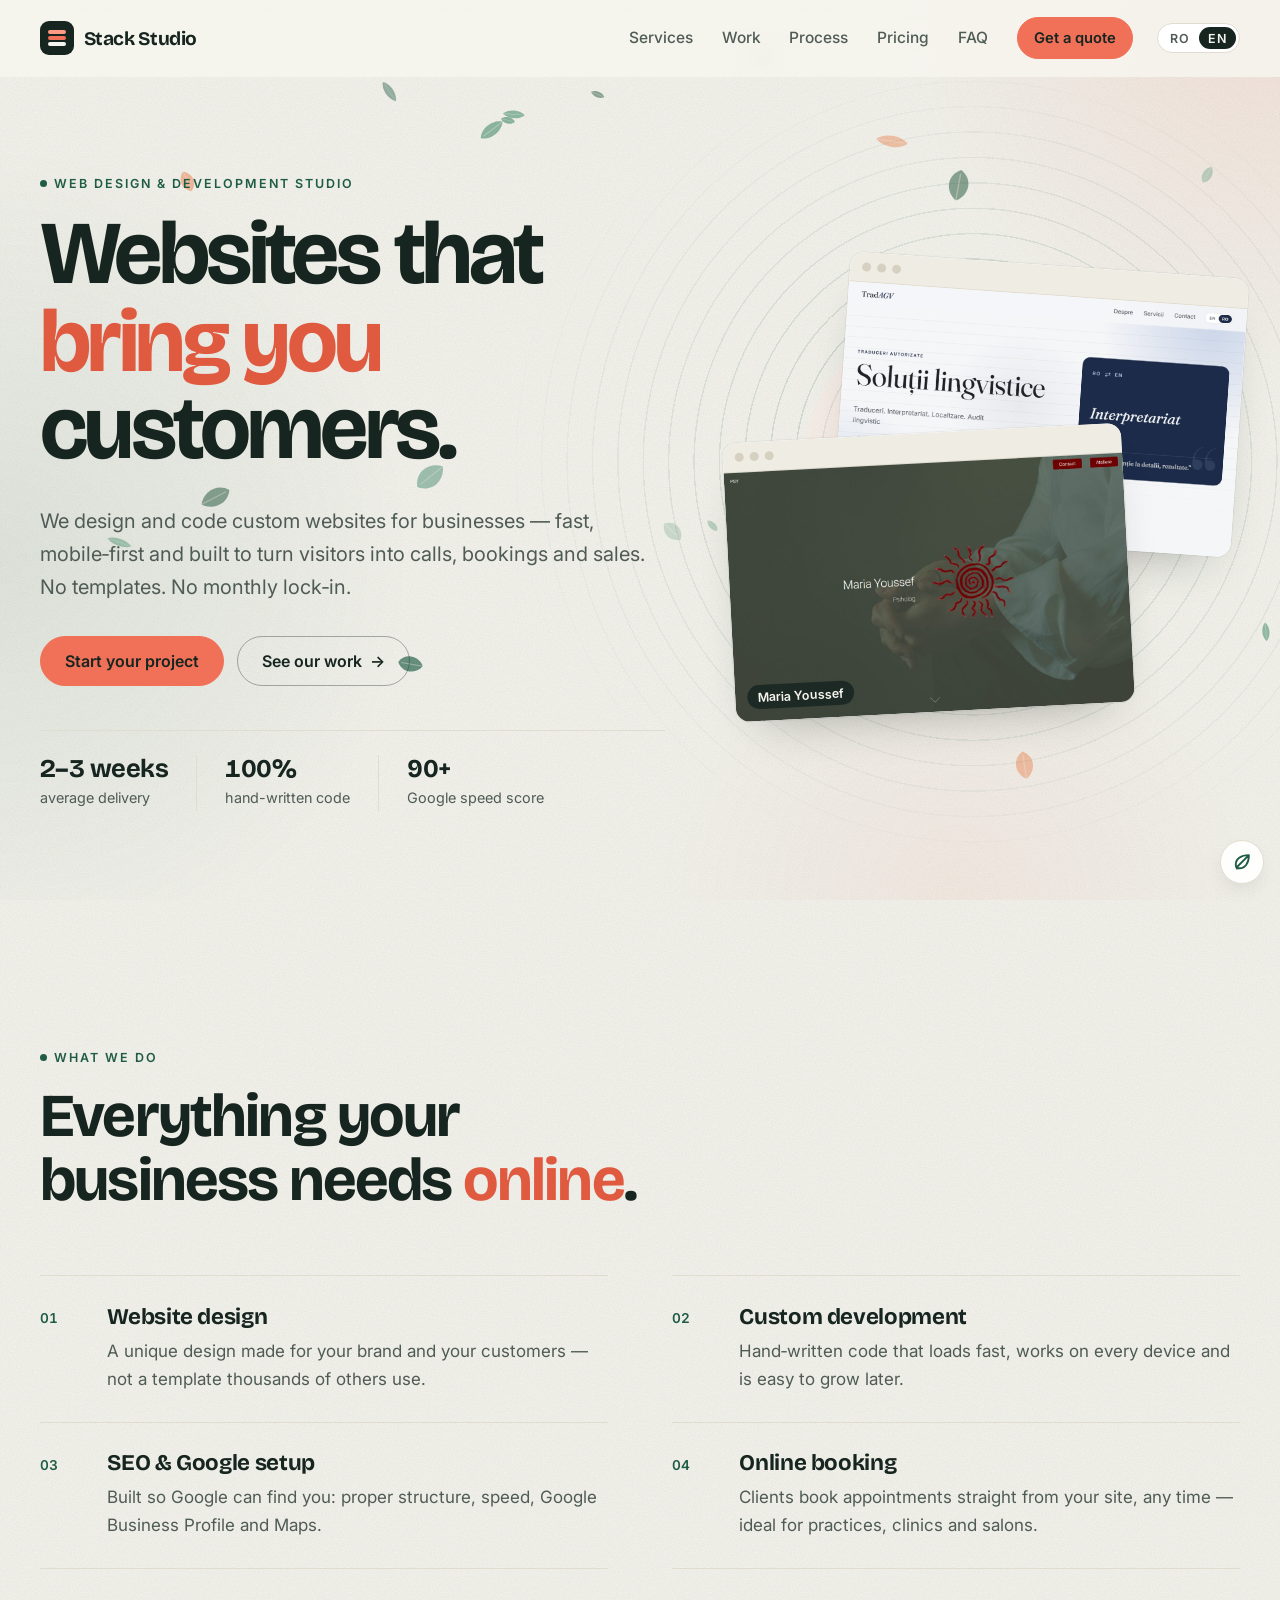
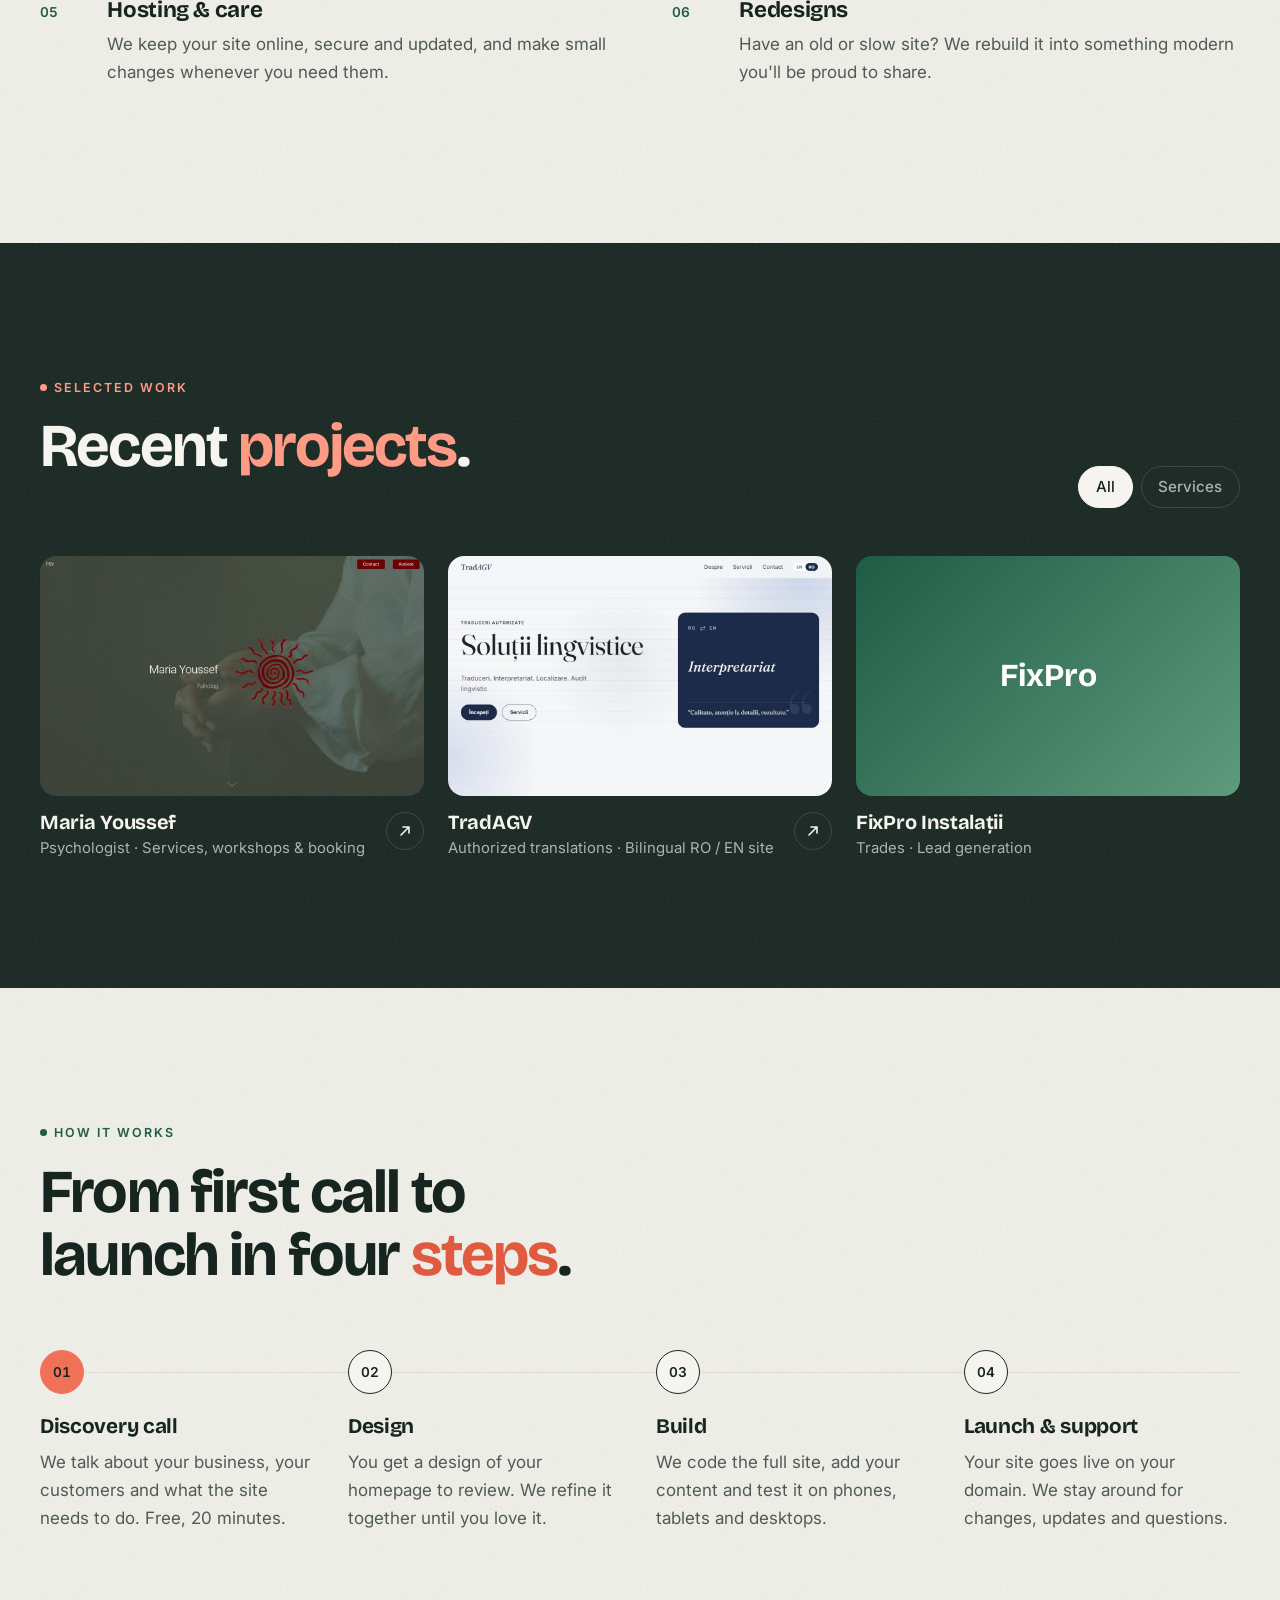
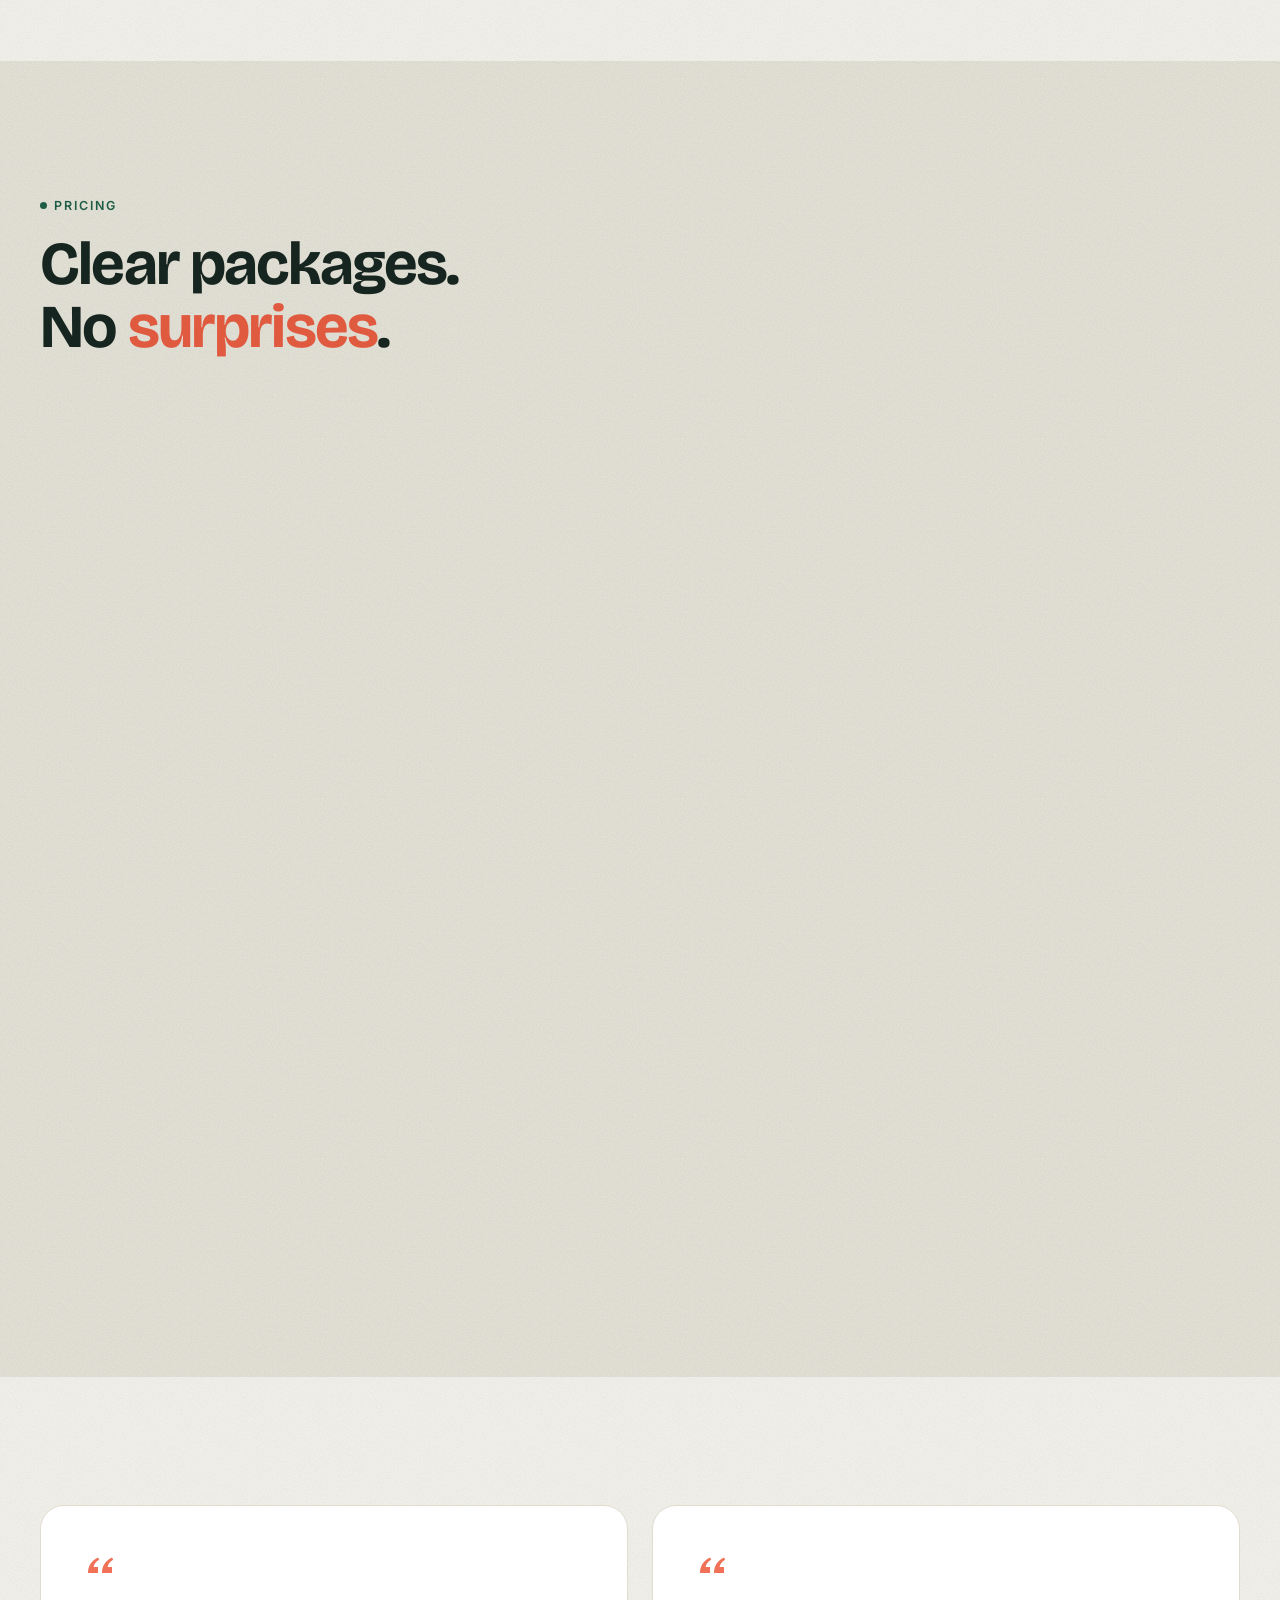
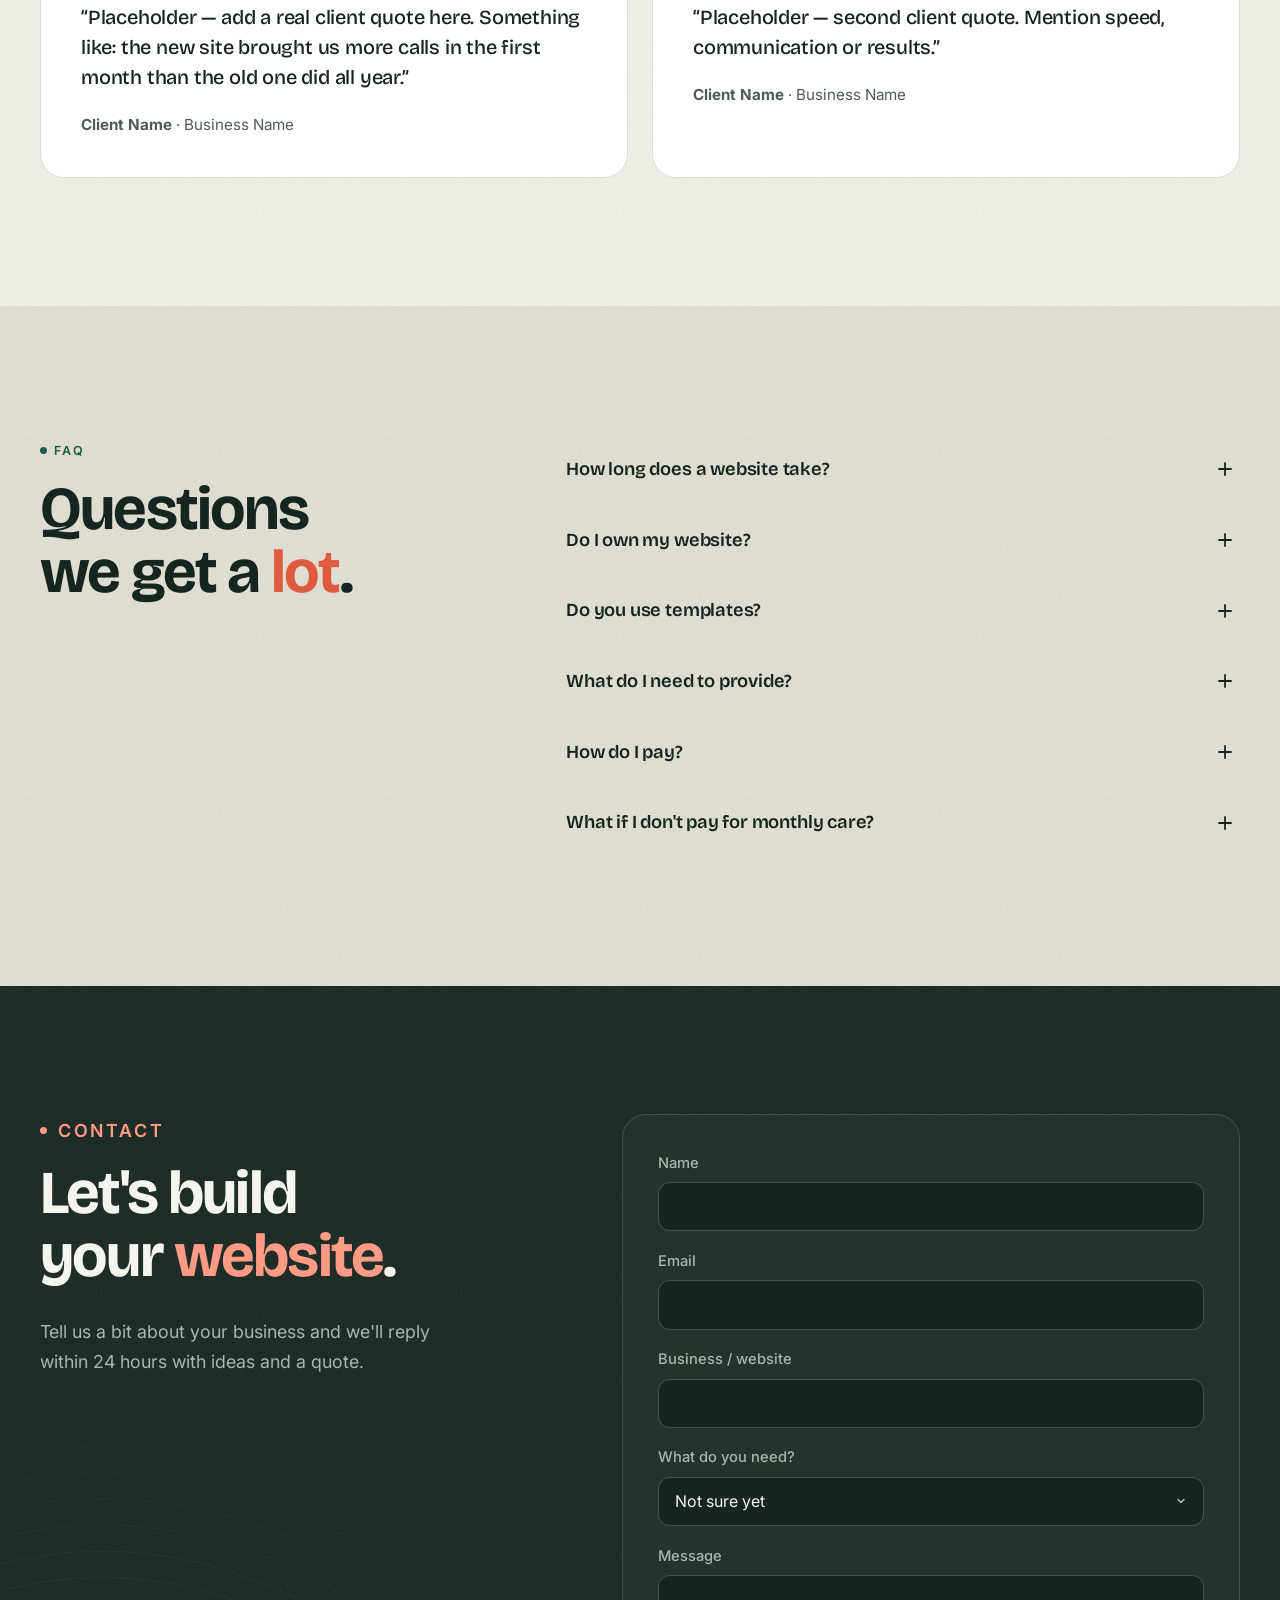
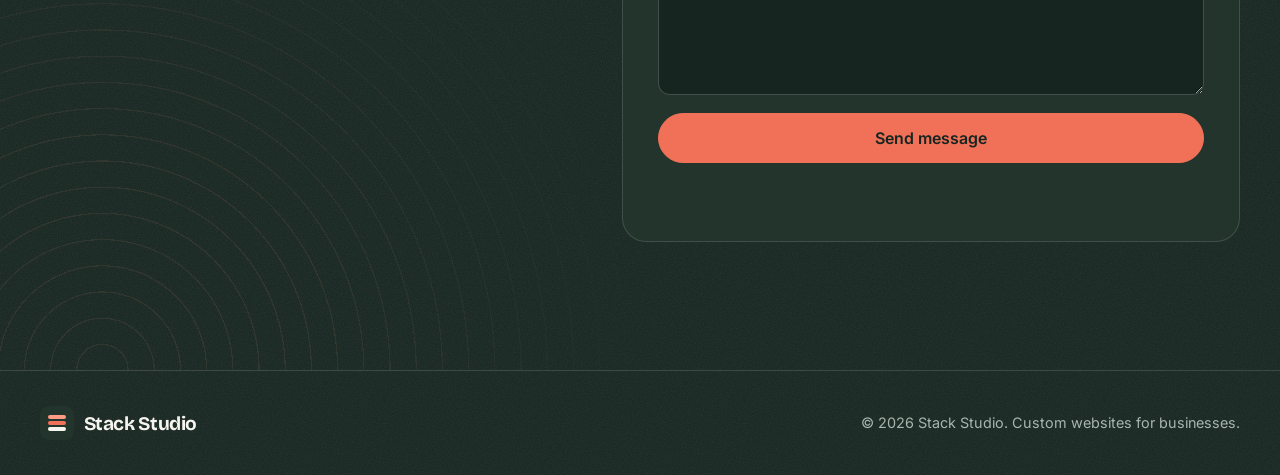
==== commit 8fdb3516: "Add animated falling leaves with a pause button Co-Authored-By: Claude Opus 5.5 <noreply@anthropic.c" ====
--- a/en/index.html
+++ b/en/index.html
@@ -16,7 +16,7 @@
   <link rel="preconnect" href="https://fonts.googleapis.com">
   <link rel="preconnect" href="https://fonts.gstatic.com" crossorigin>
   <link href="https://fonts.googleapis.com/css2?family=Bricolage+Grotesque:opsz,wght@12..96,500..800&family=Inter:wght@400;500;600;700&display=swap" rel="stylesheet">
-  <link rel="stylesheet" href="../styles.css?v=15">
+  <link rel="stylesheet" href="../styles.css?v=16">
   <script>document.documentElement.classList.add('js')</script>
 </head>
 <body>
@@ -265,6 +265,6 @@
     </div>
   </footer>
 
-  <script src="../script.js?v=14"></script>
+  <script src="../script.js?v=16"></script>
 </body>
 </html>
--- a/styles.css
+++ b/styles.css
@@ -350,3 +350,22 @@
 @media (max-width: 1000px) {
   .hero::before { background-position: 0 0; -webkit-mask-image: radial-gradient(70% 40% at 60% 78%, #000 25%, transparent 80%); mask-image: radial-gradient(70% 40% at 60% 78%, #000 25%, transparent 80%); }
 }
+
+/* ---------- Animated leaves layer + its pause button ---------- */
+.leaves { position: fixed; inset: 0; width: 100%; height: 100%; z-index: -1; pointer-events: none; }
+.leaves-toggle {
+  position: fixed; right: 16px; bottom: 16px; z-index: 90;
+  display: grid; place-items: center; width: 44px; height: 44px; padding: 0;
+  border-radius: 999px; border: 1px solid var(--line); background: rgba(255, 255, 255, .92);
+  color: var(--ink); font: 600 .82rem var(--font-body); cursor: pointer;
+  box-shadow: 0 8px 24px -14px rgba(23, 37, 32, .45);
+  -webkit-backdrop-filter: blur(8px); backdrop-filter: blur(8px);
+  transition: background-color .2s, border-color .2s;
+}
+.leaves-toggle:hover { background: #fff; border-color: rgba(23, 37, 32, .35); }
+.leaves-toggle svg { width: 20px; height: 20px; color: var(--forest); }
+.leaves-toggle.is-paused::after { content: ""; position: absolute; width: 26px; height: 2px; border-radius: 2px; background: var(--soft); transform: rotate(-45deg); }
+.leaves-toggle.is-paused svg { color: var(--soft); }
+
+/* Stronger contour lines in the hero */
+.hero::before { background: repeating-radial-gradient(circle at 76% 46%, transparent 0 24px, rgba(31, 92, 69, .16) 24px 25.4px); }
